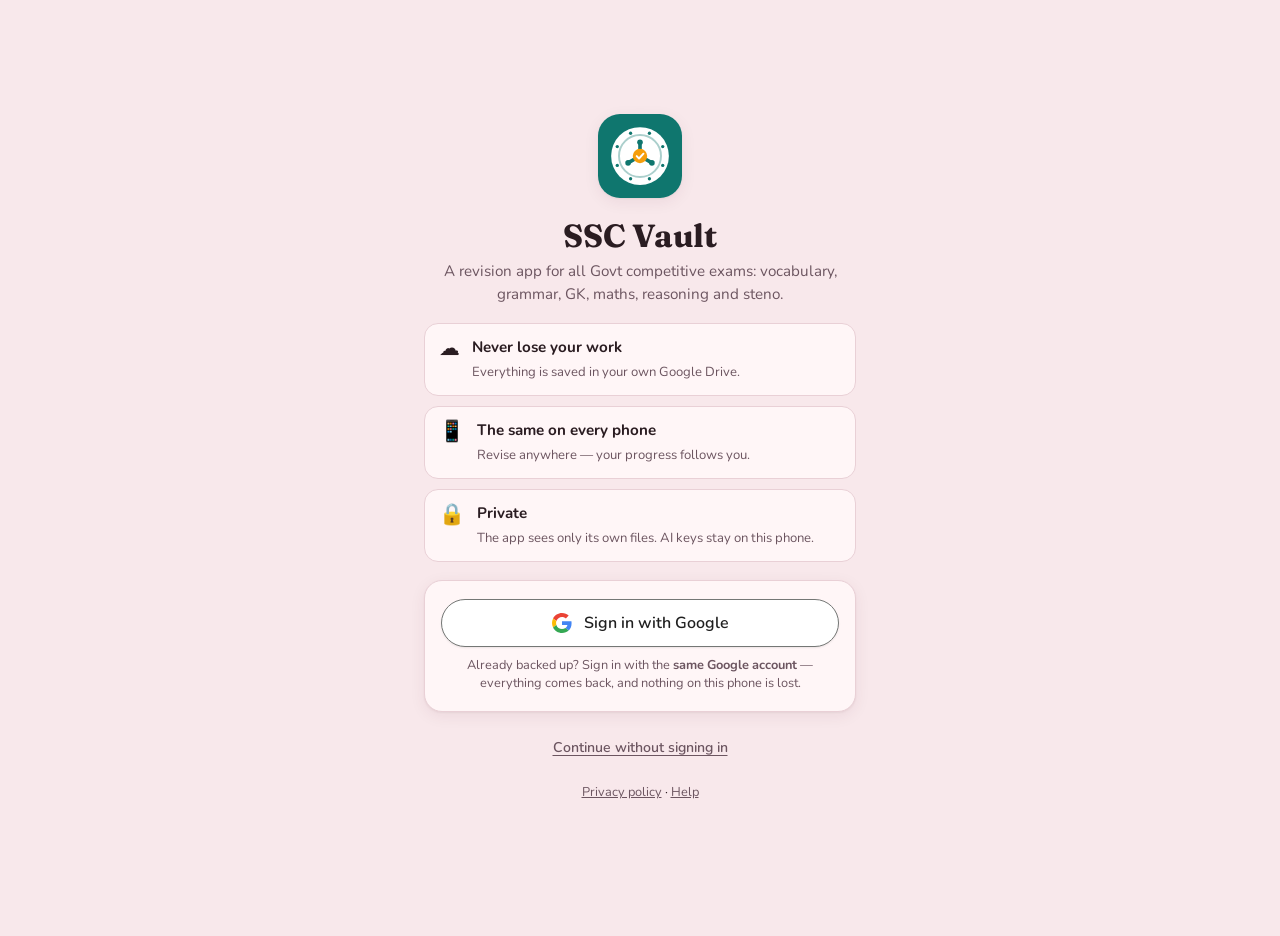
==== index.html @ 510bad51 "SSC Vault f371038" ====
<!doctype html>
<html lang="en">
  <head>
    <meta charset="UTF-8" />
    <meta name="viewport" content="width=device-width, initial-scale=1, viewport-fit=cover" />
    <meta name="description" content="A revision app for all Govt competitive exams: vocabulary, grammar, GK, maths, reasoning and steno." />
    <meta name="theme-color" content="#0f766e" />
    <link rel="manifest" href="./manifest.webmanifest" />
    <link rel="icon" href="./icon.svg?v=193gaff" type="image/svg+xml" />
    <link rel="apple-touch-icon" href="./icon-192.png?v=193gaff" />
    <title>SSC Vault</title>
    <script type="module" crossorigin src="./assets/index-DYduMmjq.js"></script>
    <link rel="stylesheet" crossorigin href="./assets/index-BSWZxknq.css">
  </head>
  <body>
    <header class="topbar">
      <button class="brand" type="button" data-nav="home" aria-label="Start screen">
        <img src="./icon.svg?v=193gaff" alt="" width="28" height="28" />
        <span class="brand-name">SSC Vault</span>
        <small class="brand-sub">Your personal SSC question repository</small>
      </button>
      <div class="section-switch" role="group" aria-label="Part of the app">
        <button type="button" data-nav="today" data-sec="vocab">📘<span class="lbl"> Vocab</span></button>
        <button type="button" data-nav="g-today" data-sec="grammar">📗<span class="lbl"> Grammar</span></button>
        <button type="button" data-nav="k-today" data-sec="gk">🌍<span class="lbl"> GK</span></button>
        <button type="button" data-nav="m-today" data-sec="maths">🔢<span class="lbl"> Maths</span></button>
        <button type="button" data-nav="r-today" data-sec="reasoning">🧩<span class="lbl"> Reasoning</span></button>
        <button type="button" data-nav="s-test" data-sec="steno">✍️<span class="lbl"> Steno</span></button>
      </div>
      <span class="ai-chip" id="aiChip" role="status" aria-live="polite" hidden></span>
      <button class="sync-chip" id="syncChip" data-action="sync" type="button" aria-live="polite">Local only</button>
    </header>

    <main id="view" tabindex="-1"></main>

    <nav class="tabbar" aria-label="Main"></nav>

    <div id="overlay"></div>
    <div id="info"></div>
    <div id="toast" role="status" aria-live="polite"></div>

  </body>
</html>
---- assets/index-BSWZxknq.css ----
:root{--bg:#f3f7f6;--surface:#fff;--surface-2:#eaf1ef;--ink:#17242a;--ink-2:#55656b;--line:#dbe5e2;--primary:#0f766e;--primary-ink:#fff;--primary-soft:#dcefec;--saffron:#d97706;--saffron-soft:#fdf1dc;--ok:#15803d;--ok-soft:#dcf3e3;--bad:#b91c1c;--bad-soft:#fbe3e3;--warn:#a16207;--mark:#fde68a;--nt-n:#1d4ed8;--nt-eq:#c2410c;--nt-op:#64748b;--nt-v:#0f766e;--nt-ang:#db2777;--nt-hl:#fde047;--nt-grid:#0f766e12;--sticky:#fef3a7;--sticky-ink:#3f3a1b;--hand:"Kalam", "Segoe Print", "Comic Sans MS", var(--sans);--radius:16px;--shadow:0 1px 2px #0f28240f, 0 4px 16px #0f282412;--serif:"Fraunces Variable", "Iowan Old Style", "Palatino Linotype", Georgia, "Noto Serif", serif;--system:system-ui, -apple-system, "Segoe UI", Roboto, "Noto Sans", "Noto Sans Devanagari", "Noto Sans Tamil", sans-serif;--sans:"Nunito Variable", "Noto Sans Devanagari", "Noto Sans Tamil", var(--system);--lightningcss-light:initial;--lightningcss-dark: ;color-scheme:light}@media (prefers-color-scheme:dark){:root:not([data-theme=light]){--bg:#0f1615;--surface:#18211f;--surface-2:#212c2a;--ink:#e8f0ee;--ink-2:#9fb0ac;--line:#2b3835;--primary:#5eead4;--primary-ink:#0b1312;--primary-soft:#173a36;--saffron:#f5b453;--saffron-soft:#3a2c14;--ok:#4ade80;--ok-soft:#173524;--bad:#f87171;--bad-soft:#3d1a1a;--warn:#facc15;--mark:#6b5310;--nt-n:#93c5fd;--nt-eq:#fdba74;--nt-op:#94a3b8;--nt-v:#5eead4;--nt-ang:#f9a8d4;--nt-hl:#facc1561;--nt-grid:#5eead40f;--sticky:#3a3416;--sticky-ink:#fdf3c4;--shadow:0 1px 2px #0000004d;--lightningcss-light: ;--lightningcss-dark:initial;color-scheme:dark}}:root[data-theme=dark]{--bg:#0f1615;--surface:#18211f;--surface-2:#212c2a;--ink:#e8f0ee;--ink-2:#9fb0ac;--line:#2b3835;--primary:#5eead4;--primary-ink:#0b1312;--primary-soft:#173a36;--saffron:#f5b453;--saffron-soft:#3a2c14;--ok:#4ade80;--ok-soft:#173524;--bad:#f87171;--bad-soft:#3d1a1a;--warn:#facc15;--mark:#6b5310;--nt-n:#93c5fd;--nt-eq:#fdba74;--nt-op:#94a3b8;--nt-v:#5eead4;--nt-ang:#f9a8d4;--nt-hl:#facc1561;--nt-grid:#5eead40f;--sticky:#3a3416;--sticky-ink:#fdf3c4;--lightningcss-light: ;--lightningcss-dark:initial;color-scheme:dark}*{box-sizing:border-box}html{-webkit-text-size-adjust:100%}body{background:var(--bg);color:var(--ink);font:16px/1.5 var(--sans);padding-bottom:calc(76px + env(safe-area-inset-bottom));margin:0}body.no-scroll{overflow:hidden}a{color:var(--primary)}h1{font:700 1.6rem/1.2 var(--serif);margin:8px 0 12px}h2,h3{margin:0 0 8px}h3{font-size:1.05rem}code{background:var(--surface-2);border-radius:6px;padding:1px 5px;font-size:.9em}.muted{color:var(--ink-2)}.small{font-size:.85rem}.center{text-align:center}.warn{color:var(--warn)}.error{color:var(--bad)}mark{background:var(--mark);color:inherit;border-radius:3px;padding:0 2px}.topbar{z-index:5;padding:calc(10px + env(safe-area-inset-top)) 16px 10px;background:color-mix(in srgb, var(--bg) 88%, transparent);-webkit-backdrop-filter:blur(10px);backdrop-filter:blur(10px);border-bottom:1px solid var(--line);justify-content:space-between;align-items:center;display:flex;position:sticky;top:0}.brand{font:700 1.15rem var(--serif);color:var(--ink);cursor:pointer;background:0 0;border:0;align-items:center;gap:8px;min-width:0;padding:0;display:flex}.brand span{white-space:nowrap;text-overflow:ellipsis;overflow:hidden}.brand-sub{display:none}body.at-home .brand{text-align:left;grid-template-columns:auto 1fr;align-items:center;column-gap:8px;display:grid}body.at-home .brand img{grid-row:span 2}body.at-home .brand-sub{font:500 .68rem/1.25 var(--sans);color:var(--ink-2);letter-spacing:.01em;white-space:normal;max-width:15em;display:block}.section-switch{border:1px solid var(--line);background:var(--surface);border-radius:999px;flex:none;padding:2px;display:inline-flex}.section-switch button{color:var(--ink-2);font:600 .8rem var(--sans);cursor:pointer;white-space:nowrap;background:0 0;border:0;border-radius:999px;padding:4px 10px}.section-switch button.active{background:var(--primary-soft);color:var(--primary)}@media (min-width:601px) and (max-width:860px){.section-switch .lbl{display:none}.section-switch button{padding:4px 9px;font-size:1rem}}.topbar{gap:10px}.tabbar[hidden]{display:none}.sync-chip{border:1px solid var(--line);background:var(--surface);color:var(--ink-2);font:600 .8rem var(--sans);cursor:pointer;border-radius:999px;padding:5px 12px}.sync-chip.ok{color:var(--ok);border-color:color-mix(in srgb, var(--ok) 35%, var(--line))}.sync-chip.warn{color:var(--warn)}.sync-chip.err{color:var(--bad)}.sync-chip.syncing{color:var(--primary)}.sync-chip{text-overflow:ellipsis;white-space:nowrap;flex:none;max-width:9em;padding:4px 10px;font-size:.76rem;line-height:1.2;overflow:hidden}.ai-chip{max-width:15em;font:700 .72rem/1.2 var(--sans);white-space:nowrap;text-overflow:ellipsis;border:1px solid #0000;border-radius:999px;flex:none;align-items:center;gap:5px;padding:4px 9px;display:inline-flex;overflow:hidden}.ai-chip[hidden]{display:none}.ai-chip:before{content:"";background:currentColor;border-radius:50%;flex:none;width:7px;height:7px}.ai-chip.connecting{color:#1d4ed8;background:#dbeafe;border-color:#bfdbfe}.ai-chip.connecting:before{animation:1s ease-in-out infinite ai-blink}.ai-chip.ok{color:#15803d;background:#dcfce7;border-color:#bbf7d0}.ai-chip.error{color:var(--bad);background:var(--bad-soft)}@keyframes ai-blink{50%{opacity:.25}}:root[data-theme=dark] .ai-chip.connecting{color:#93c5fd;background:#172554;border-color:#1e3a8a}:root[data-theme=dark] .ai-chip.ok{color:#86efac;background:#052e16;border-color:#14532d}@media (prefers-color-scheme:dark){:root:not([data-theme=light]) .ai-chip.connecting{color:#93c5fd;background:#172554;border-color:#1e3a8a}:root:not([data-theme=light]) .ai-chip.ok{color:#86efac;background:#052e16;border-color:#14532d}}main{outline:none;max-width:680px;margin:0 auto;padding:12px 16px 24px}.tabbar{z-index:6;background:var(--surface);border-top:1px solid var(--line);padding-bottom:env(safe-area-inset-bottom);grid-auto-columns:1fr;grid-auto-flow:column;display:grid;position:fixed;bottom:0;left:0;right:0}.tabbar button{color:var(--ink-2);font:600 .7rem var(--sans);cursor:pointer;white-space:nowrap;background:0 0;border:0;flex-direction:column;align-items:center;gap:2px;min-width:0;padding:8px 0 6px;display:flex}.tabbar .ico{filter:grayscale();opacity:.7;font-size:1.25rem}.tabbar button.active{color:var(--primary)}.tabbar button.active .ico{filter:none;opacity:1}.card{background:var(--surface);border:1px solid var(--line);border-radius:var(--radius);box-shadow:var(--shadow);margin:12px 0;padding:16px}.row{align-items:center;gap:8px;margin:8px 0;display:flex}.row.between{justify-content:space-between}.row.center{justify-content:center}.stack{gap:10px;margin-top:16px;display:grid}.two{grid-template-columns:1fr 1fr;gap:10px;display:grid}.btn{border:1px solid var(--line);background:var(--surface);color:var(--ink);font:600 .95rem var(--sans);cursor:pointer;border-radius:12px;justify-content:center;align-items:center;gap:6px;min-height:44px;padding:11px 16px;text-decoration:none;display:inline-flex}.btn.small{border-radius:10px;min-height:36px;padding:7px 12px;font-size:.85rem}.btn.primary{background:var(--primary);border-color:var(--primary);color:var(--primary-ink)}.btn.ghost{background:0 0}.btn.danger{color:var(--bad)}.btn.block{width:100%;margin-top:12px}.btn:disabled{opacity:.5;cursor:not-allowed}.icon-btn{border:1px solid var(--line);background:var(--surface-2);color:var(--ink);cursor:pointer;border-radius:50%;flex:none;width:44px;height:44px;font-size:1.1rem}input[type=text],input[type=password],input[type=search],input[type=number],input:not([type]),select,textarea{width:100%;font:1rem var(--sans);color:var(--ink);background:var(--surface);border:1px solid var(--line);border-radius:10px;padding:10px 12px}textarea{resize:vertical}input:focus,select:focus,textarea:focus,button:focus-visible{outline:2px solid var(--primary);outline-offset:1px}.field{font:600 .85rem var(--sans);color:var(--ink-2);gap:4px;margin:10px 0;display:grid}.toggle{align-items:center;gap:10px;margin:10px 0;display:flex}.toggle input{width:20px;height:20px;accent-color:var(--primary)}.badge{font:700 .7rem var(--sans);background:var(--surface-2);color:var(--ink-2);white-space:nowrap;border-radius:999px;padding:1px 8px;display:inline-block}.badge.new{background:var(--primary-soft);color:var(--primary)}.badge.learning{background:var(--saffron-soft);color:var(--saffron)}.badge.mastered{background:var(--ok-soft);color:var(--ok)}.badge.dup{background:var(--surface-2)}.badge.similar{background:var(--saffron-soft);color:var(--saffron)}.badge.easy{background:var(--bad-soft);color:var(--bad)}.progress{background:var(--surface-2);border-radius:99px;height:8px;margin:8px 0 12px;overflow:hidden}.progress span{background:var(--primary);border-radius:99px;height:100%;transition:width .3s;display:block}.hero{padding:24px 4px}.hero h1{font-size:2rem}.today-head{justify-content:space-between;align-items:flex-end;display:flex}.eyebrow{font:700 .75rem var(--sans);letter-spacing:.08em;text-transform:uppercase;color:var(--ink-2);margin:0}.streak{font:700 1.1rem var(--sans);background:var(--saffron-soft);color:var(--saffron);border-radius:999px;padding:6px 12px}.stats{grid-template-columns:repeat(4,1fr);gap:8px;display:grid}.stats div{background:var(--surface);border:1px solid var(--line);text-align:center;border-radius:12px;padding:8px}.stats b{font-size:1.3rem;display:block}.stats span{color:var(--ink-2);font-size:.75rem}.wotd{border-color:color-mix(in srgb, var(--saffron) 45%, var(--line));background:linear-gradient(180deg, var(--saffron-soft), var(--surface) 140px)}.wotd .eyebrow{color:var(--saffron)}.plan-list{margin:0;padding:0;list-style:none}.plan-list li{border-bottom:1px solid var(--line);cursor:pointer;grid-template-columns:26px 1fr auto auto;align-items:center;gap:8px;padding:10px 2px;display:grid}.plan-list li:last-child{border-bottom:0}.tick{border:2px solid var(--line);border-radius:50%;place-items:center;width:22px;height:22px;font-size:.75rem;font-weight:800;display:grid}.tick.ok{background:var(--ok);border-color:var(--ok);color:#fff}.tick.again{background:var(--saffron);border-color:var(--saffron);color:#fff}.pw{font-weight:700}.ph{color:var(--ink-2);text-overflow:ellipsis;white-space:nowrap;max-width:34vw;font-size:.9rem;overflow:hidden}.done-msg{text-align:center;margin:12px 0 0}.whead{justify-content:space-between;align-items:flex-start;gap:12px;display:flex}.whead>div:first-child{flex:1;min-width:0}.wword.fit{white-space:nowrap;overflow-wrap:normal}.wword.fit.wrap{white-space:normal;overflow-wrap:break-word}.whead.stack{flex-wrap:wrap}.whead.stack>div:first-child{flex-basis:100%}.wword{font:700 1.5rem/1.15 var(--serif);overflow-wrap:anywhere;margin:4px 0}.whead.big .wword{font-size:2.1rem}.wsub{color:var(--ink-2);flex-wrap:wrap;gap:4px 10px;font-size:.9rem;display:flex}.pos{font-style:italic}.say{letter-spacing:.02em;font-weight:600}.ipa{font-family:Charis SIL,Doulos SIL,Noto Sans,sans-serif}.star{color:var(--saffron)}.wdetails{margin-top:10px}.meaning{margin:6px 0;font-size:1.1rem}.hindi,.tamil{align-items:baseline;gap:8px;margin:6px 0;font-size:1.1rem;display:flex}.lang-tag{font:700 .7rem var(--sans);background:var(--surface-2);color:var(--ink-2);border-radius:6px;padding:2px 6px}.sentences{margin:10px 0;padding-left:20px}.sentences li{margin:4px 0}.chips{flex-wrap:wrap;align-items:center;gap:6px;margin:8px 0;display:flex}.chip-label{font:700 .75rem var(--sans);color:var(--ink-2);margin-right:2px}.chip{background:var(--surface-2);border-radius:999px;padding:2px 10px;font-size:.85rem}.chip.syn{background:var(--ok-soft)}.chip.ant{background:var(--bad-soft)}.tip{background:var(--primary-soft);border-radius:12px;margin:10px 0;padding:10px 12px;font-size:.95rem}.tip strong{text-transform:uppercase;letter-spacing:.06em;color:var(--primary);font-size:.72rem;display:block}.context{color:var(--ink-2);font-size:.9rem;font-style:italic}.mode{border-radius:12px;padding:10px 12px;font-size:.92rem}.mode.on{background:var(--ok-soft)}.mode.off{background:var(--saffron-soft)}.add-grid,.quiz-grid{grid-template-columns:1fr 1fr;gap:10px;margin:12px 0;display:grid}.add-tile,.quiz-tile{text-align:left;background:var(--surface);border:1px solid var(--line);border-radius:var(--radius);cursor:pointer;box-shadow:var(--shadow);color:var(--ink);font:inherit;flex-direction:column;align-items:flex-start;gap:2px;padding:14px;display:flex}.add-tile span:last-child,.quiz-tile span:last-child{color:var(--ink-2);font-size:.82rem}.big-ico{font-size:1.8rem;line-height:1.2}.busy{padding:40px 16px}.spinner{border:4px solid var(--primary-soft);border-top-color:var(--primary);border-radius:50%;width:42px;height:42px;margin:0 auto 12px;animation:.9s linear infinite spin}@keyframes spin{to{transform:rotate(360deg)}}.cand-list{margin:8px 0 90px;padding:0;list-style:none}.cand label{background:var(--surface);border:1px solid var(--line);cursor:pointer;border-radius:12px;gap:12px;margin:8px 0;padding:12px;display:flex}.cand input{width:22px;height:22px;accent-color:var(--primary);flex:none;margin-top:2px}.cand.dup label{opacity:.55;cursor:default}.cand-body{gap:2px;min-width:0;display:grid}.cand-top{flex-wrap:wrap;align-items:center;gap:6px;display:flex}.cand-top b{font:700 1.1rem var(--serif)}.cand-meaning{font-size:.92rem}.cand-hindi{color:var(--ink-2);font-size:.92rem}.diff{color:var(--saffron);letter-spacing:1px;font-size:.55rem}.sticky-actions{left:0;right:0;bottom:calc(60px + env(safe-area-inset-bottom));z-index:4;background:linear-gradient(transparent, var(--bg) 30%);padding:8px 16px;position:fixed}.sticky-actions .btn{max-width:648px;margin:0 auto;display:flex}.filter-row{scrollbar-width:none;gap:6px;padding:10px 0 4px;display:flex;overflow-x:auto}.fchip{border:1px solid var(--line);background:var(--surface);color:var(--ink-2);font:600 .82rem var(--sans);white-space:nowrap;cursor:pointer;border-radius:999px;padding:6px 12px}.fchip.active{background:var(--primary);color:var(--primary-ink);border-color:var(--primary)}#sort{width:auto;padding:6px 10px;font-size:.88rem}.word-list{background:var(--surface);border:1px solid var(--line);border-radius:var(--radius);margin:8px 0;padding:0;list-style:none;overflow:hidden}.word-list li{border-bottom:1px solid var(--line);cursor:pointer;justify-content:space-between;gap:10px;padding:12px 14px;display:flex}.word-list li:last-child{border-bottom:0}.word-list b{font:700 1.05rem var(--serif)}.wl-meaning{color:var(--ink-2);text-overflow:ellipsis;-webkit-line-clamp:1;-webkit-box-orient:vertical;font-size:.85rem;display:-webkit-box;overflow:hidden}.wl-right{flex-direction:column;flex:none;align-items:flex-end;gap:4px;display:flex}.quiz-card{text-align:center}.quiz-prompt{margin:14px 0 18px}.qword{font:700 2rem var(--serif)}.qmeaning{font-size:1.2rem}.qsentence{font-size:1.1rem;line-height:1.6}.blank{color:var(--primary);letter-spacing:2px}.options{text-align:left;gap:10px;display:grid}.option{border:1.5px solid var(--line);background:var(--surface);color:var(--ink);font:1rem var(--sans);cursor:pointer;border-radius:12px;min-height:48px;padding:12px 14px}.option.correct{border-color:var(--ok);background:var(--ok-soft);font-weight:700}.option.wrong{border-color:var(--bad);background:var(--bad-soft)}.option.dim{opacity:.55}.score{font:700 3rem var(--serif);margin:4px 0}#overlay{z-index:20;background:#0a0a1473;display:none;position:fixed;inset:0}#overlay.open{justify-content:center;align-items:flex-end;display:flex}.sheet{background:var(--bg);width:100%;max-width:680px;max-height:94vh;padding:12px 16px calc(20px + env(safe-area-inset-bottom));border-radius:20px 20px 0 0;animation:.2s ease-out up;overflow-y:auto}@keyframes up{0%{opacity:.6;transform:translateY(30px)}}.sheet.tall{flex-direction:column;min-height:88vh;display:flex}.sheet.tall .flashcard{flex:1}.sheet.full{box-sizing:border-box;height:100vh;max-width:680px;height:100dvh;min-height:0;max-height:none;padding-bottom:calc(12px + env(safe-area-inset-bottom));border-radius:0;flex-direction:column;margin:0;display:flex;overflow:hidden}.sheet-bar{justify-content:space-between;align-items:center;margin-bottom:6px;display:flex}.flashcard{background:var(--surface);border:1px solid var(--line);border-radius:var(--radius);box-shadow:var(--shadow);margin:10px 0;padding:20px 16px}.recall{margin:26px 0 8px}.grades{grid-template-columns:repeat(4,1fr);gap:8px;display:grid}.grade{font:700 .9rem var(--sans);cursor:pointer;border:0;border-radius:12px;flex-direction:column;align-items:center;min-height:52px;padding:12px 4px;display:flex}.grade small{opacity:.8;font-size:.68rem;font-weight:500}.grade.again{background:var(--bad-soft);color:var(--bad)}.grade.hard{background:var(--saffron-soft);color:var(--saffron)}.grade.good{background:var(--ok-soft);color:var(--ok)}.grade.easy{background:var(--primary-soft);color:var(--primary)}.session-done{padding:20px 0}#toast{left:50%;top:calc(64px + env(safe-area-inset-top));background:var(--ink);color:var(--bg);opacity:0;pointer-events:none;z-index:30;border-radius:12px;width:max-content;max-width:calc(100vw - 32px);padding:10px 16px;font-size:.92rem;transition:all .25s;position:fixed;transform:translate(-50%,-12px)}#toast.show{opacity:1;transform:translate(-50%)}@media (min-width:720px){.sheet{border-radius:20px;margin-bottom:4vh}#overlay.open{align-items:center}.ph{max-width:200px}}.sheet.no-anim{animation:none}.key-list{gap:6px;margin:6px 0;padding:0;list-style:none;display:grid}.key-list li{background:var(--surface-2);border-radius:10px;flex-wrap:wrap;align-items:center;gap:8px;padding:6px 8px;font-weight:400;display:flex}.key-list li .icon-btn{margin-left:auto}.icon-btn.small{width:32px;height:32px;font-size:.85rem}.field .row input{flex:1}.source-line{color:var(--ink-2);align-items:center;gap:8px;margin:4px 0 10px;font-size:.9rem;display:flex}.source-line select{width:auto;padding:5px 8px;font-size:.88rem}.badge.bank{background:var(--primary-soft);color:var(--primary)}.two-words .tw{border-bottom:1px solid var(--line);cursor:pointer;gap:2px;padding:8px 0;display:grid}.two-words .tw:last-child{border-bottom:0}.two-words .tw b{font:700 1.15rem var(--serif)}.two-words .tw span{font-size:.92rem}.seg{background:var(--surface-2);border-radius:12px;grid-template-columns:1fr 1fr;gap:4px;margin:4px 0 8px;padding:4px;display:grid}.seg button{color:var(--ink-2);font:600 .88rem var(--sans);cursor:pointer;background:0 0;border:0;border-radius:9px;padding:8px 6px}.seg button.active{background:var(--surface);color:var(--ink);box-shadow:var(--shadow)}.explain{background:var(--surface-2);text-align:left;border-radius:10px;margin:10px 0 0;padding:8px 10px}.quiz-grid .quiz-tile:first-child{grid-column:1/-1}#info{z-index:25;background:#0a0a1480;display:none;position:fixed;inset:0}#info.open{justify-content:center;align-items:flex-end;display:flex}@media (min-width:720px){#info.open{align-items:center}}.whead-btns{flex:none;gap:8px;display:flex}.info-btn{color:var(--primary);font-size:1.2rem;font-weight:700}.info-inline{color:var(--primary);font:700 .95rem var(--sans)}.explain{align-items:center;gap:10px;display:flex}.explain p{flex:1;margin:0}.explain.ok{background:var(--ok-soft)}.explain.bad{background:var(--bad-soft)}.install-banner{flex-wrap:wrap;align-items:center;gap:8px 12px;padding:12px 14px;display:flex}.install-banner img{border-radius:10px;flex:none}.install-banner>div:nth-child(2){flex:170px;min-width:0}.install-banner p{margin:2px 0 0}.install-banner .ib-actions{align-items:center;gap:4px;margin-left:auto;display:flex}.made-by{text-align:center;color:var(--ink-2);margin:18px 0 4px;font-size:.9rem}.made-by span{opacity:.85;font-size:.8rem;display:block}.card.about{text-align:center}.card.about img{border-radius:12px}.card.about h3{margin:8px 0 2px}.card.about .made-by{margin:12px 0;font-size:1rem}.key-pick{margin:4px 0 8px}.key-pick select{width:100%}.key-list li.svc{align-items:flex-start}.key-list li.svc>div{flex:1;min-width:0}.key-list li.svc .model-in{width:100%;margin-top:4px;font-size:.85rem;display:block}.block{display:block}.ai-banner{border-radius:12px;margin:8px 0 12px;padding:10px 12px;font-size:.92rem}.ai-banner.ok{background:var(--ok-soft);color:var(--ink)}.ai-banner.warn{background:var(--saffron-soft);color:var(--ink)}.ai-banner .block{color:var(--ink-2);margin-top:4px}.home h1{margin:8px 0 16px}.home-card{text-align:left;background:var(--surface);border:1px solid var(--line);border-radius:var(--radius);width:100%;box-shadow:var(--shadow);cursor:pointer;color:var(--ink);font:inherit;align-items:center;gap:14px;margin-bottom:14px;padding:18px 16px;display:flex}.home-card:hover{border-color:var(--primary)}.home-ico{flex:none;font-size:2.2rem}.home-main{flex-direction:column;flex:1;gap:3px;min-width:0;display:flex}.home-main b{font:700 1.25rem var(--serif)}.home-main span{color:var(--ink-2);font-size:.92rem}.home-main .small{font-size:.82rem}.home-go{color:var(--ink-2);flex:none;font-size:1.8rem}.home-card.grammar .home-main b{color:var(--ok)}.home-card.vocab .home-main b{color:var(--primary)}.rule-head h2{font:700 1.2rem var(--serif);margin:6px 0 8px}.rule-head h2.big{font-size:1.45rem}.badge.topic{background:var(--ok-soft);color:var(--ok)}.rule-text{margin:6px 0 8px;font-size:1.02rem;line-height:1.5}.rule-hindi{color:var(--ink-2);margin:0 0 10px}.rule-block{border-radius:12px;margin:10px 0;padding:10px 12px;font-size:.95rem}.rule-block>b{text-transform:uppercase;letter-spacing:.06em;margin-bottom:4px;font-size:.74rem;display:block}.rule-block ul{margin:0;padding-left:18px}.rule-block li{margin:3px 0}.rule-block.ok{background:var(--ok-soft)}.rule-block.ok>b{color:var(--ok)}.rule-block.bad{background:var(--bad-soft)}.rule-block.bad>b{color:var(--bad)}.rule-block.fast{background:var(--saffron-soft)}.rule-block.mine{background:var(--primary-soft)}.rule-block.mine>b{color:var(--primary)}.rule-block.solver{background:var(--surface-2);border:1px dashed var(--line)}.rule-block .warn,.rule-block p.small{margin:6px 0 0}.cand-sol-btn{margin:4px 0 0 30px}.cand-sol{margin:4px 0 6px 30px}.mysol-box{gap:4px;margin:8px 0;display:grid}.mysol-box textarea{box-sizing:border-box;width:100%}.solver-badge{background:var(--surface-2)}.rule-block.fast>b,.fast-line b{color:var(--saffron)}.mistake{flex-direction:column;gap:2px;margin:6px 0;display:flex}.mistake .wrong{text-decoration:line-through;-webkit-text-decoration-color:var(--bad);text-decoration-color:var(--bad);color:var(--ink-2)}.mistake .wrong:before{content:"✗";color:var(--bad);margin-right:.35em;text-decoration:none;display:inline-block}.mistake .right{color:var(--ink);font-weight:600}.mistake .right:before{content:"✓ ";color:var(--ok)}.mistake small{color:var(--ink-2)}.rule-card .eyebrow{justify-content:space-between;align-items:center;display:flex}.flashcard .spot{color:var(--ink-2);margin:14px 0 6px}.flashcard .spot .sentence,.quiz-prompt.sentence{font:600 1.12rem var(--serif);color:var(--ink);margin-top:6px;display:block}.quiz-prompt.sentence{border-left:4px solid var(--primary);background:var(--surface-2);border-radius:8px;padding:10px 12px}.options.two{grid-template-columns:1fr 1fr}.recall-rule{margin:8px 0 12px}.rule-list li{justify-content:space-between;align-items:center;gap:10px;display:flex}.rule-list li b{font-weight:600}.cand-list.rules .cand-main{flex-direction:column;gap:3px;display:flex}.g-explain{align-items:flex-start}.g-explain .explain-text{flex:1;min-width:0}.g-explain .explain-text p{margin:4px 0}.recall-rule,.quiz-card .rule-block ul{text-align:left}.cand-main .badge{align-self:flex-start}.badge.adv{background:var(--saffron-soft);color:var(--saffron)}.adv-mark{font-size:.8rem}.source-line{flex-wrap:wrap;align-items:center;gap:6px 14px;display:flex}.home-card.gk .home-main b{color:var(--saffron)}.badge.topic{white-space:normal}.gk-q{font:600 1.1rem/1.45 var(--serif);margin:8px 0}.gk-a{color:var(--ok);margin:6px 0;font-weight:700}.gk-prompt{font:600 1.12rem/1.45 var(--serif)}.claim{border-left:4px solid var(--saffron);background:var(--saffron-soft);border-radius:8px;padding:8px 12px}.seg:has(button:nth-child(3)){grid-template-columns:1fr 1fr 1fr}.gk-cands .cand{margin:8px 0}.gk-cands .cand label{border-bottom-right-radius:0;border-bottom-left-radius:0;margin:0}.gk-cands .cand-main{flex-direction:column;gap:3px;display:flex}.cand-topic{background:var(--surface-2);border:1px solid var(--line);border-top:0;border-radius:0 0 12px 12px;gap:6px;padding:6px 10px;display:flex}.cand-topic select{flex:1;min-width:0;font-size:.85rem}.cand-topic input{width:5.5em;font-size:.85rem}.picker,.picker ul{margin:0;padding:0;list-style:none}.picker{margin:10px 0}.picker ul{padding-left:22px}.pick-row{align-items:center;gap:8px;padding:4px 0;display:flex}.pick-box{cursor:pointer;color:var(--primary);background:0 0;border:0;padding:2px;font-size:1.35rem;line-height:1}.pick-box.off{color:var(--ink-2)}.pick.off>.pick-row .pick-label{color:var(--ink-2);text-decoration:line-through}.pick-label{flex:1;min-width:0}.row.wrap{flex-wrap:wrap}.crumbs{color:var(--ink-2);margin:6px 0;font-size:.88rem}.topic-list{margin:8px 0;padding:0;list-style:none}.topic-list li{background:var(--surface);border:1px solid var(--line);cursor:pointer;border-radius:12px;grid-template-columns:1fr auto;align-items:center;gap:4px 10px;margin:8px 0;padding:12px;display:grid}.topic-list .t-name{font-weight:700}.topic-list .cov{grid-column:1;gap:4px;display:grid}.topic-list .home-go{grid-area:1/2/span 2;font-size:1.4rem}.cov .bar{background:var(--surface-2);border-radius:3px;height:6px;display:block;position:relative;overflow:hidden}.cov .bar span{border-radius:3px;position:absolute;top:0;bottom:0;left:0}.cov .bar .seen{background:var(--primary-soft)}.cov .bar .mast{background:var(--ok)}#kPromptText{width:100%;font:.82rem/1.4 ui-monospace,SFMono-Regular,Menlo,monospace}.add-tile.wide{grid-column:1/-1}.chat-panel{border-color:var(--primary)}.chat-files{flex-wrap:wrap;gap:8px;margin:6px 0;padding:0;list-style:none;display:flex}.chat-files li{max-width:100%;color:var(--ink-2);align-items:center;gap:6px;font-size:.85rem;display:flex}.chat-files img{object-fit:cover;border:1px solid var(--line);border-radius:6px;width:64px;height:48px}.chat-files span{text-overflow:ellipsis;white-space:nowrap;max-width:180px;overflow:hidden}.steps{margin:8px 0;padding-left:20px}.steps li{margin:4px 0}#kChatPanel,#kPasteCard{scroll-margin-top:130px}.home-card.quant .home-main b{color:var(--ink)}.badge.type{background:var(--saffron-soft);color:var(--saffron);white-space:normal}.badge.formula{background:var(--primary-soft);color:var(--primary)}.q-head{flex-wrap:wrap;gap:4px;display:flex}.q-text,.q-prompt{font:600 1.05rem/1.5 var(--sans);overflow-wrap:anywhere;margin:8px 0}.q-title{font:700 1.15rem var(--serif);margin:8px 0 6px}.formula-box{background:var(--surface-2);border-left:4px solid var(--primary);overflow-wrap:anywhere;text-align:left;border-radius:8px;margin:8px 0;padding:8px 12px;font:600 1rem/1.55 ui-monospace,SFMono-Regular,Menlo,Consolas,monospace}.formula-box>b{font:700 .72rem var(--sans);text-transform:uppercase;letter-spacing:.06em;color:var(--primary);margin-bottom:2px;display:block}.formula-box.center{text-align:center}.rule-block.ok>b{display:block}.formula-sheet{margin:6px 0 0;padding:0;list-style:none}.formula-sheet li{border-top:1px solid var(--line);cursor:pointer;padding:10px 0}.formula-sheet li:first-child{border-top:0}.formula-sheet .formula-box{margin:6px 0 4px;font-size:.9rem}.rule-list li.variant,.q-cands .cand.variant{margin-left:22px}.rule-list li.variant{border-left:3px solid var(--saffron-soft)}.q-cands .cand.variant label{border-radius:12px}.cand-topic input[type=text]{flex:1;width:auto;min-width:0;font-size:.85rem}.cand-topic{flex-wrap:wrap}.options .option{white-space:normal;overflow-wrap:anywhere}#mChatPanel,#mPasteCard{scroll-margin-top:130px}#mPromptText{width:100%;font:.82rem/1.4 ui-monospace,SFMono-Regular,Menlo,monospace}.home-card.maths .home-main b,.home-card.reasoning .home-main b{color:var(--ink)}#rChatPanel,#rPasteCard{scroll-margin-top:130px}#rPromptText{width:100%;font:.82rem/1.4 ui-monospace,SFMono-Regular,Menlo,monospace}@media (max-width:600px){.topbar{flex-wrap:wrap;row-gap:8px}.brand{flex:1}.section-switch{order:3;grid-template-columns:repeat(6,1fr);width:100%;display:grid}.section-switch button{flex-direction:column;align-items:center;gap:1px;padding:5px 2px;font-size:.74rem;line-height:1.1;display:flex}.section-switch .lbl{text-overflow:ellipsis;max-width:100%;font-size:.62rem;display:block;overflow:hidden}}.fig{max-width:360px;color:var(--ink);background:var(--surface-2);text-align:center;border-radius:12px;margin:10px auto;padding:6px}.fig svg{width:100%;height:auto;max-height:260px;margin:0 auto;display:block;overflow:visible}.fig svg text{fill:currentColor;font-family:var(--sans)}.fig .hl{stroke:var(--primary)}.fig text.hl{fill:var(--primary);stroke:none}.fig img{background:#fff;border-radius:8px;max-width:100%;max-height:300px;margin:6px auto 0;display:block}.fig.small{max-width:220px;margin:6px 0;padding:4px}.fig.small svg{max-height:150px}.cand-main .fig.small{margin:4px 0}.fig figcaption{margin:8px 0 2px}.fig-actions{border-top:1px solid var(--line);margin-top:12px;padding-top:10px}.fig-actions p{margin:0 0 6px}.area-entry{text-align:left;cursor:pointer;width:100%;font:inherit;color:var(--ink);border:1px solid var(--line);align-items:center;gap:12px;display:flex}.area-entry:hover{border-color:var(--primary)}.area-entry>span:nth-child(2){flex:1;min-width:0}.area-levels button{justify-items:center;gap:2px;padding:8px 2px;font-size:.78rem;display:grid}.area-levels small{color:var(--ink-2);font-weight:700}.chips .chip{cursor:pointer;font:600 .82rem var(--sans);color:var(--ink);border:0;padding:5px 12px}.chips .chip.on{background:var(--primary);color:#fff}.area-sec{padding:0}.area-sec>summary{cursor:pointer;justify-content:space-between;align-items:center;padding:12px 14px;list-style:none;display:flex}.area-sec>summary::-webkit-details-marker{display:none}.area-notes{margin:0;padding:0 14px 10px;list-style:none}.area-notes>li{border-top:1px solid var(--line);padding:9px 0;line-height:1.45}.area-q{margin-top:4px;font-size:.9rem}.area-q summary{cursor:pointer;color:var(--ink-2)}.area-q p{margin:4px 0 0 18px}.area-tools summary{cursor:pointer;color:var(--ink-2);margin-top:6px}.badge.exam{vertical-align:1px;padding:1px 6px;font-size:.68rem}.badge.exam.ssc{background:var(--ok-soft);color:var(--ok)}.badge.exam.upsc{background:var(--primary-soft);color:var(--primary)}.badge.exam.rbi{background:var(--saffron-soft);color:var(--saffron)}.area-move{border:1px solid var(--primary);background:var(--primary-soft)}.area-move p{margin:4px 0 10px}.prep-grid{grid-template-columns:repeat(auto-fill,minmax(140px,1fr));gap:10px;margin:8px 0 12px;display:grid}.prep-tile{background:var(--surface-2);border-radius:12px;gap:6px;margin:0;padding:6px;display:grid}.prep-tile.off{opacity:.45}.prep-pic{background:#fff;border-radius:8px;justify-content:center;align-items:center;height:150px;display:flex;position:relative;overflow:hidden}.prep-pic img{object-fit:contain;max-width:100%;max-height:150px}.prep-pic .badge{position:absolute;bottom:4px;left:4px}.prep-tile figcaption{flex-wrap:wrap;justify-content:center;align-items:center;gap:4px;display:flex}.prep-tile figcaption .btn.small{padding:4px 9px}.prep-check{font:600 .82rem var(--sans);align-items:center;gap:4px;margin-right:auto;display:flex}.prep-file{margin:10px 0 4px}.toggle.small{color:var(--ink-2);font-size:.85rem}.prep-actions{background:var(--bg);margin-top:4px;padding:10px 0 4px;position:sticky;bottom:0;box-shadow:0 -10px 12px -10px #00000040}.crop-hint{margin:0 0 8px}.crop-stage{background:#15151c;border-radius:12px;flex:1;justify-content:center;align-items:center;min-height:0;padding:20px;display:flex;overflow:hidden}.cropper{touch-action:none;-webkit-user-select:none;user-select:none;flex:none;position:relative}.cropper img{pointer-events:none;background:#fff;width:100%;height:100%;display:block}.crop-box{box-sizing:border-box;outline:1px solid var(--primary);cursor:move;touch-action:none;border:2px solid #fff;position:absolute;box-shadow:0 0 0 9999px #00000080}.crop-box .h{background:var(--primary);touch-action:none;border:3px solid #fff;border-radius:50%;width:30px;height:30px;margin:-15px;position:absolute;box-shadow:0 1px 4px #0006}.crop-box .h[data-h=tl]{cursor:nwse-resize;top:0;left:0}.crop-box .h[data-h=tr]{cursor:nesw-resize;top:0;right:0}.crop-box .h[data-h=bl]{cursor:nesw-resize;bottom:0;left:0}.crop-box .h[data-h=br]{cursor:nwse-resize;bottom:0;right:0}.crop-actions{gap:8px;padding-top:10px;display:flex}.crop-actions .btn{flex:1}.usage-list{margin:8px 0 0;padding:0;list-style:none}.usage-list>li{border-top:1px solid var(--line);gap:3px;padding:10px 0;display:grid}.usage-title{font-weight:700}.usage-list .row{margin:4px 0 0}.layout-chips{margin:6px 0 2px}.day-head{font:700 .9rem var(--sans);color:var(--ink-2);margin:16px 2px 4px}.home-grid{grid-template-rows:repeat(3,minmax(0,1fr));grid-template-columns:repeat(2,1fr);gap:12px;min-height:300px;margin:4px 0 0;display:grid;position:relative}@media (min-width:600px){.home-grid{grid-template-rows:repeat(2,minmax(0,1fr));grid-template-columns:repeat(3,1fr)}}.home-grid .home-cube{aspect-ratio:auto;height:100%}body.at-home,body.at-home main{padding-bottom:0}.home{padding:0}.home-cube{aspect-ratio:1;border:1px solid var(--line);background:var(--surface);color:var(--ink);font:inherit;text-align:center;cursor:pointer;box-shadow:var(--shadow);border-radius:18px;flex-direction:column;justify-content:center;align-items:center;gap:4px;min-width:0;padding:10px;display:flex;overflow:hidden}.home-cube:hover,.home-cube:focus-visible{border-color:var(--primary)}.home-cube .cube-ico{font-size:2.4rem;line-height:1.1}.home-cube b{font:700 1.1rem var(--serif)}.home-cube .cube-line{color:var(--ink-2);text-overflow:ellipsis;max-width:100%;font-size:.82rem;line-height:1.3;overflow:hidden}.home-cube.vocab b{color:var(--primary)}.home-cube.grammar b,.home-cube.gk b{color:var(--ok)}.home-cube.maths b,.home-cube.reasoning b{color:var(--saffron)}.home-cube.steno b{color:var(--primary)}.steno-list li.picked{background:var(--primary-soft)}.steno-rules{grid-template-columns:repeat(auto-fit,minmax(150px,1fr));gap:0 12px;display:grid}.field.inline{align-items:center;gap:8px;margin:0;display:flex}.warn-card{border-color:var(--saffron);background:var(--saffron-soft)}.steno-type{flex-direction:column;flex:1;gap:8px;min-height:0;display:flex}.sheet.full:has(.steno-type){max-width:1200px}.steno-bar{flex-wrap:wrap;align-items:center;gap:6px;display:flex}.steno-bar-gap{flex:1}.steno-timer{background:var(--surface-2);border-radius:10px;padding:2px 10px;font:700 1.6rem ui-monospace,SFMono-Regular,Menlo,monospace}.steno-timer.low{background:var(--bad-soft);color:var(--bad)}.steno-input{box-sizing:border-box;resize:none;width:100%;min-height:0;font:400 var(--steno-font,22px) / 1.6 "Courier New", ui-monospace, monospace;border-radius:12px;flex:1;padding:14px 16px}.steno-passage{border:1px dashed var(--line);max-height:32vh;font-size:calc(var(--steno-font,22px) * .8);background:var(--surface-2);border-radius:12px;padding:10px 14px;line-height:1.55;overflow:auto}@media (min-width:900px){.steno-type.with-passage{grid-template-rows:auto 1fr;grid-template-columns:1fr 1fr;display:grid}.steno-type.with-passage .steno-bar{grid-column:1/-1}.steno-type.with-passage .steno-passage{box-sizing:border-box;height:100%;max-height:none}}.steno-score.pass{border-color:var(--ok)}.steno-score.fail{border-color:var(--bad)}.steno-verdict{font:700 1.8rem var(--serif);flex-wrap:wrap;align-items:baseline;gap:10px;display:flex}.steno-score.pass .steno-verdict{color:var(--ok)}.steno-score.fail .steno-verdict{color:var(--bad)}.steno-verdict span{font:600 1rem var(--sans);color:var(--ink-2)}.steno-group summary{cursor:pointer;padding:6px 0}.steno-mistakes{margin:4px 0 8px;padding-left:26px}.steno-mistakes li{margin:3px 0}.bad-text{color:var(--bad)}.ok-text{color:var(--ok)}.steno-marked{overflow-wrap:anywhere;font:400 1.05rem/1.9 Courier New,ui-monospace,monospace}.mk-bad{color:var(--bad);background:var(--bad-soft);border-radius:4px;padding:0 2px;text-decoration:line-through}.mk-ok{color:var(--ok);background:var(--ok-soft);border-radius:4px;padding:0 2px;font-weight:700;text-decoration:none}.mk-missing:before{content:"⟨"}.mk-missing:after{content:"⟩"}.mk-half{background:var(--saffron-soft);color:inherit;border-bottom:2px solid var(--saffron);border-radius:3px}.steno-pics{gap:8px;margin:8px 0;display:flex;overflow-x:auto}.steno-pic{border:1px solid var(--line);cursor:zoom-in;background:#fff;border-radius:10px;flex:none;width:120px;height:150px;padding:0;position:relative;overflow:hidden}.steno-pic img{object-fit:cover;object-position:top;width:100%;height:100%}.steno-pic span{color:#fff;background:#0000008c;padding:3px;font-size:.75rem;position:absolute;bottom:0;left:0;right:0}.steno-zoom{background:#fff;border-radius:10px;flex:1;overflow:auto}.steno-zoom img{max-width:none;display:block}.steno-draft{box-sizing:border-box;width:100%;font:400 1rem/1.6 Courier New,ui-monospace,monospace}.steno-weights{border-collapse:collapse;width:100%;margin:6px 0}.steno-weights td{border-bottom:1px solid var(--line);padding:4px 0;font-size:.9rem}.steno-weights td:last-child{text-align:right}.ocr-words{grid-template-columns:repeat(auto-fill,minmax(150px,1fr));gap:8px;display:grid}.ocr-word{border:1px solid var(--line);border-radius:10px;flex-direction:column;gap:4px;padding:6px;display:flex}.ocr-word.unsure{border-color:var(--saffron);background:var(--saffron-soft)}.ocr-word img{object-fit:contain;background:#fff;border-radius:6px;width:100%;height:46px;display:block}.ocr-word input{box-sizing:border-box;width:100%;font:600 1rem Courier New,ui-monospace,monospace}.ocr-word small{min-height:1em;font-size:.72rem}.steno-picked{margin:4px 0 10px}.steno-shelf{border:1px solid var(--line);border-radius:10px;margin:8px 0;padding:4px 10px}.steno-shelf>summary{cursor:pointer;padding:6px 0;list-style-position:inside}.steno-shelf .steno-list{margin:4px 0 6px}.steno-shelf .steno-list li{gap:8px}.steno-wb-head{margin:16px 0 4px}.steno-parts{margin:4px 0 0;padding-left:22px}.steno-parts li{padding:2px 0}#sTitleField.hidden{display:none}.mode-line{flex-wrap:wrap;align-items:center;gap:6px 10px;margin:2px 0 14px;display:flex}.mode-chip{border-radius:999px;padding:4px 12px;font-size:.88rem;font-weight:600}.mode-chip.on{background:var(--ok-soft);color:var(--ok)}.mode-chip.off{background:var(--saffron-soft);color:var(--warn)}details.how{width:100%}details.how>summary{cursor:pointer;color:var(--primary);align-items:center;gap:4px;font-size:.88rem;list-style:none;display:inline-flex}details.how>summary::-webkit-details-marker{display:none}details.how>summary:before{content:"▸";transition:transform .15s}details.how[open]>summary:before{transform:rotate(90deg)}.how-body{background:var(--surface-2);border-radius:10px;margin-top:6px;padding:8px 12px}.how-body p{margin:4px 0}details.formats{margin:4px 0 10px}details.more-ways{margin:6px 0 14px}.setup-card h3{margin-bottom:6px}.setup-steps{margin:0;padding:0;list-style:none}.setup-steps li{border-top:1px solid var(--line);justify-content:space-between;align-items:center;gap:10px;padding:8px 0;display:flex}.setup-steps li:first-child{border-top:0}.setup-steps li.done span{color:var(--ink-2)}.set-group{background:var(--surface);border:1px solid var(--line);border-radius:var(--radius);box-shadow:var(--shadow);margin:10px 0}.set-group>summary{cursor:pointer;grid-template-rows:auto auto;grid-template-columns:1fr auto;column-gap:10px;padding:14px 16px;list-style:none;display:grid}.set-group>summary::-webkit-details-marker{display:none}.set-group>summary:after{content:"▸";color:var(--ink-2);grid-area:1/2/span 2;align-self:center;transition:transform .15s}.set-group[open]>summary:after{transform:rotate(90deg)}.set-title{font:700 1.05rem var(--serif)}.set-sub{color:var(--ink-2);grid-column:1;font-size:.85rem}.set-group>.set-body{padding:0 10px 10px}.set-body>.card{box-shadow:none;border:1px solid var(--line);margin:8px 0}.set-body details.more-ai{margin:6px 4px}.set-body details.more-ai>.set-body{padding:0}.sync-status{margin:6px 0;font-weight:600}.sync-status.ok{color:var(--ok)}.two-tiles .add-tile{cursor:default;flex-direction:column;display:flex}.tile-btns{flex-wrap:wrap;gap:6px;margin-top:auto;padding-top:10px;display:flex}.tile-btn{text-align:center;cursor:pointer;border:1px solid var(--line);background:var(--primary-soft);color:var(--primary);white-space:nowrap;border-radius:999px;flex:auto;padding:6px 10px;font-size:.85rem;font-weight:600}.tile-btn:hover,.tile-btn:focus-within{border-color:var(--primary)}.chat-panel{scroll-margin-top:120px}.paste-zone{border:2px dashed var(--primary);text-align:center;min-height:180px;color:var(--ink-2);background:var(--surface-2);border-radius:14px;outline:none;place-items:center;padding:18px;display:grid}.paste-zone:focus{border-style:solid}.btn.fit{border-radius:10px;width:-moz-fit-content;width:fit-content;min-height:40px;margin:12px 0 0 auto;padding:8px 18px;font-size:.92rem;display:flex}.stack:has(>.btn.fit){flex-flow:wrap;justify-content:flex-end;gap:8px;display:flex}.stack>.btn.fit{margin:12px 0 0}.chat-panel h3{font-size:1rem}.chat-panel .chat-files img{width:48px;height:36px}.chat-panel>p.muted.small{margin:4px 0}.ai-flow{color:var(--ink-2);margin:6px 0 8px;line-height:1.4}.ai-main{gap:8px;display:grid}.ai-main.two{grid-template-columns:1fr 1fr}.ai-main .btn{border-radius:10px;min-height:42px;margin:0;padding:8px 12px;font-size:.92rem}.ai-more{flex-wrap:wrap;gap:6px;margin-top:8px;display:flex}.ai-more .btn.small{min-height:32px;padding:5px 10px;font-size:.8rem}.ai-open{margin:8px 0 0}.ai-pair>.card{margin-top:12px}@media (min-width:900px){main:has(.ai-pair){max-width:1120px}main:has(.ai-pair)>:not(.ai-pair){max-width:680px;margin-left:auto;margin-right:auto}.ai-pair{grid-template-columns:minmax(0,1fr) minmax(0,1fr);align-items:start;gap:14px;display:grid}.ai-pair>.chat-panel{position:sticky;top:110px}.ai-pair textarea{min-height:260px}}.note-page{--acc:var(--ok)}.note-page.fast{--acc:var(--saffron)}.note-page.mine{--acc:var(--primary)}.note-page.solver,.note-page.example{--acc:var(--ink-2)}.note-page{border-left:4px solid var(--acc)}.note-page>b{font:700 .95rem/1.3 var(--hand);text-transform:none;letter-spacing:0;color:var(--acc)}.nt-steps{counter-reset:st;margin:4px 0 0;padding:0;list-style:none}.nt-steps li{counter-increment:st;border-top:1px dashed color-mix(in srgb, var(--acc) 30%, transparent);margin:0;padding:6px 2px 6px 28px;font-size:.9rem;line-height:1.5;position:relative}.nt-steps li:first-child{border-top:0}.nt-steps li:before{content:counter(st);width:20px;height:20px;font:700 .68rem var(--sans);color:var(--surface);background:var(--acc);border-radius:50%;place-items:center;display:grid;position:absolute;top:7px;left:0}.nt-steps li.nt-given{background:color-mix(in srgb, var(--acc) 9%, transparent);border-radius:8px}.nt-steps li.nt-given:after{content:"given";float:right;font:700 .66rem/1.9 var(--sans);text-transform:uppercase;letter-spacing:.06em;color:var(--acc);margin-left:8px}.nt-steps li.nt-last{font-weight:600}.nt-one{margin:4px 0 0;font-size:.92rem;font-weight:600;line-height:1.5}.nt-tag{font:700 .82rem/1.4 var(--hand);color:var(--acc);background:color-mix(in srgb, var(--acc) 16%, transparent);border-radius:6px;margin-right:2px;padding:0 7px;display:inline-block}.nt-n{color:var(--nt-n);font-variant-numeric:tabular-nums;font-weight:650}.nt-eq{color:var(--nt-eq);padding:0 .12em;font-weight:800}.nt-op{color:var(--nt-op);font-weight:700}.nt-v{font-family:var(--serif);color:var(--nt-v);font-size:1.08em;font-style:italic;font-weight:700}.nt-ang{color:var(--nt-ang);font-weight:700}.nt-so{color:var(--nt-eq);padding:0 .18em;font-size:1.1em;font-weight:900}mark.nt-ans{color:inherit;white-space:nowrap;-webkit-box-decoration-break:clone;box-decoration-break:clone;background:linear-gradient(100deg, transparent 2%, var(--nt-hl) 6%, var(--nt-hl) 94%, transparent 98%);border-radius:4px;padding:0 .25em;font-weight:800}.nt-time{font:700 .72rem var(--sans);color:var(--surface);background:var(--saffron);vertical-align:2px;border-radius:999px;margin-left:6px;padding:1px 8px;display:inline-block}.formula-box.note-card{font:500 .92rem/1.5 var(--sans);color:var(--ink);background-color:var(--surface);background-image:linear-gradient(var(--nt-grid) 1px, transparent 1px), linear-gradient(90deg, var(--nt-grid) 1px, transparent 1px);border:1px solid var(--line);border-left:5px solid var(--primary);box-shadow:var(--shadow);background-size:18px 18px;border-radius:10px;padding:10px 14px}.note-card .nt-f{border-top:1px dashed var(--line);padding:6px 0}.note-card .nt-f:first-of-type,.note-card b+.nt-f{border-top:0}.note-card .nt-lhs{color:var(--primary);font-weight:800}.note-card .nt-lhs .nt-v,.note-card .nt-lhs .nt-n{color:inherit}.note-card .nt-fnote{color:var(--ink-2);padding:4px 0;font-size:.9rem}.formula-sheet .formula-box.note-card{box-shadow:none;font-size:.95rem}.tip.sticky{background:var(--sticky);color:var(--sticky-ink);border-radius:3px 3px 16px;margin:14px 2px;padding:14px 14px 12px;position:relative;transform:rotate(-.5deg);box-shadow:0 6px 14px #0000001f}.tip.sticky:before{content:"📌";font-size:1rem;position:absolute;top:-10px;left:50%;transform:translate(-50%)}.tip.sticky strong{color:var(--saffron);font:700 1rem var(--hand);text-transform:none;letter-spacing:0}.tip.sticky .hand{font:400 1.18rem/1.45 var(--hand)}.tip.sticky .nt-n,.tip.sticky .nt-v{color:inherit}.nt-steps li.nt-extra,.nt-steps li.nt-check{counter-increment:none}.nt-steps li.nt-extra{--x:var(--nt-n);background:color-mix(in srgb, var(--x) 8%, transparent);border-top-style:solid;border-radius:8px}.nt-steps li.nt-extra:before{content:"+";background:var(--x);font-size:1rem}.nt-xtag{font:700 .66rem/1.7 var(--sans);text-transform:uppercase;letter-spacing:.06em;color:var(--nt-n);vertical-align:1px;border:1.5px solid;border-radius:6px;margin-right:2px;padding:0 5px;display:inline-block}.nt-steps li.nt-check{color:var(--ok);border-top:0;padding-top:2px;padding-bottom:4px;font-size:.88rem}.nt-steps li.nt-check:before{content:none}.nt-caps{letter-spacing:.02em;font-weight:800}.nt-mnemo{font:700 .95rem/1.35 var(--sans);letter-spacing:.05em;color:var(--bad);background:color-mix(in srgb, var(--bad) 6%, transparent);border:2px solid;border-radius:6px;margin:2px 4px 2px 0;padding:1px 8px;display:inline-block;transform:rotate(-1.5deg)}.note-page.fact{--acc:var(--primary)}.note-page.bad{--acc:var(--bad)}.nt-prose{margin:2px 0 0;line-height:1.6}mark.nt-key{color:inherit;background:linear-gradient(100deg, transparent 2%, var(--nt-hl) 6%, var(--nt-hl) 94%, transparent 98%);border-radius:3px;padding:0 .2em;font-weight:700}mark.nt-key.soft{-webkit-text-decoration:underline wavy var(--saffron);text-decoration:underline wavy var(--saffron);text-underline-offset:4px;background:0 0;padding:0;text-decoration-thickness:1.5px}.rule-text.note-rule{background:var(--surface);border:1px solid var(--line);box-shadow:var(--shadow);background-image:linear-gradient(90deg, transparent 13px, color-mix(in srgb, var(--bad) 45%, transparent) 13px, color-mix(in srgb, var(--bad) 45%, transparent) 15px, transparent 15px);border-radius:10px;margin:8px 0 10px;padding:10px 12px 10px 22px;font-size:1.06rem;line-height:1.7;position:relative}.rule-hindi{font:400 1.12rem/1.5 var(--hand);color:var(--ink-2)}.nt-examples{list-style:none;padding-left:0!important}.nt-examples li{padding:4px 0 4px 24px;line-height:1.55;position:relative}.nt-examples li:before{content:"✓";color:var(--ok);font-weight:800;position:absolute;top:4px;left:2px}.nt-mistake{border-top:1px dashed color-mix(in srgb, var(--bad) 30%, transparent);padding:6px 0;line-height:1.9}.nt-mistake:first-of-type{border-top:0}.nt-fix{font-size:1.02rem}del.nt-del{color:var(--ink-2);-webkit-text-decoration:line-through 2px var(--bad);text-decoration:line-through 2px var(--bad)}ins.nt-ins{font:700 1.15rem var(--hand);color:var(--ok);padding:0 2px;text-decoration:none}.tip.sticky.pink{--sticky:#fde2e4;--sticky-ink:#4a1d24;transform:rotate(.5deg)}.tip.sticky.pink strong{color:var(--bad)}:root[data-theme=dark] .tip.sticky.pink{--sticky:#3d2027;--sticky-ink:#fde2e4}@media (prefers-color-scheme:dark){:root:not([data-theme=light]) .tip.sticky.pink{--sticky:#3d2027;--sticky-ink:#fde2e4}}.tip.sticky .nt-mnemo{font-size:.9rem}.hand-line{font:400 1.05rem/1.45 var(--hand)}.nt-quote{color:var(--nt-v);font-style:italic}.tip.sticky .nt-quote{color:inherit;font-weight:700}.wdetails .hindi{font:400 1.15rem/1.45 var(--hand)}.nt-extras{margin:4px 0 0;padding:0;list-style:none}.nt-extras li{border-top:1px dashed color-mix(in srgb, var(--acc) 30%, transparent);padding:5px 0;line-height:1.55}.nt-extras li:first-child{border-top:0}.wdetails .tip.sticky{margin-top:16px}#view{touch-action:pan-y pinch-zoom}#view.swipe-in-next{will-change:transform;animation:.2s cubic-bezier(.2,.8,.2,1) swipe-in-next}#view.swipe-in-prev{will-change:transform;animation:.2s cubic-bezier(.2,.8,.2,1) swipe-in-prev}@keyframes swipe-in-next{0%{opacity:.7;transform:translate(22%)}to{opacity:1;transform:none}}@keyframes swipe-in-prev{0%{opacity:.7;transform:translate(-22%)}to{opacity:1;transform:none}}@media (prefers-reduced-motion:reduce){#view.swipe-in-next,#view.swipe-in-prev{animation:none}}body{overflow-x:clip}.swap-btn{border:1px solid var(--line);background:var(--surface);width:30px;height:30px;color:var(--primary);font:700 1rem/1 var(--sans);cursor:pointer;vertical-align:middle;border-radius:50%;flex:none;place-items:center;margin-left:4px;padding:0;display:inline-grid}.swap-btn:hover{background:var(--primary-soft)}.swap-btn:active{transition:transform .15s;transform:rotate(-90deg)}.eyebrow .swap-btn{width:26px;height:26px;margin-left:2px;font-size:.9rem}.trick-row{justify-content:flex-end;margin-top:6px;display:flex}.trick-btn{border-color:color-mix(in srgb, var(--saffron) 45%, var(--line));color:var(--saffron)}.explain-text .trick-btn{margin-top:6px}.trick-picker{text-align:left;background:var(--surface);border:1.5px dashed color-mix(in srgb, var(--saffron) 55%, var(--line));width:100%;color:var(--ink);box-shadow:var(--shadow);border-radius:14px;flex-basis:100%;margin:10px 0;padding:12px;font-size:.95rem}.trick-picker>.row b{font-size:.95rem}.trick-picker .row.wrap{flex-wrap:wrap;gap:8px;margin-top:10px}.trick-opts{gap:8px;margin-top:8px;display:grid}.trick-opt{border:1px solid var(--line);background:var(--sticky);color:var(--sticky-ink);cursor:pointer;border-radius:12px;align-items:flex-start;gap:10px;padding:8px 10px;display:flex}.trick-opt:has(input:checked){border-color:var(--saffron);box-shadow:0 0 0 2px color-mix(in srgb, var(--saffron) 35%, transparent)}.trick-opt input{accent-color:var(--saffron);flex:none;margin-top:6px}.trick-opt .hand{font:400 1.08rem/1.4 var(--hand)}.trick-opt.own{background:var(--surface-2);color:var(--ink)}.trick-opt.own>span{flex:1}.trick-own{width:100%;margin-top:4px;font-size:.95rem}.tip.sticky.mini{margin:8px 0;padding:8px 12px;transform:none}.tip.sticky.mini:before{content:none}.spinner.inline{vertical-align:-2px;border-width:2px;width:14px;height:14px;margin-right:4px;display:inline-block}.trick-row{flex-wrap:wrap;gap:8px}.trick-row.left{justify-content:flex-start;margin-top:8px}.story-btn{border-color:color-mix(in srgb, var(--primary) 45%, var(--line));color:var(--primary)}.story-note{border:1px solid var(--line);background:var(--surface);border-radius:12px;margin:10px 0 0;padding:6px 12px}.story-note>summary{cursor:pointer;color:var(--primary);padding:4px 0;font-weight:700}.story-line{margin:8px 0 4px;padding:0 0 0 18px;list-style:none;position:relative}.story-line:before{content:"";background:var(--line);width:2px;position:absolute;top:6px;bottom:6px;left:5px}.story-line li{margin:0 0 12px;position:relative}.story-line li:before{content:"";background:var(--c,var(--primary));width:12px;height:12px;box-shadow:0 0 0 3px var(--surface);border-radius:50%;position:absolute;top:5px;left:-18px}.story-line li.s1{--c:#a16207}.story-line li.s2{--c:var(--primary)}.story-line li.s3{--c:#7c3aed}.story-line li.s4{--c:var(--saffron)}.story-tag{font:700 .72rem/1.6 var(--sans);text-transform:uppercase;letter-spacing:.07em;color:var(--c);display:inline-block}.story-line p{margin:2px 0 0;line-height:1.55}.story-panel{border-color:color-mix(in srgb, var(--primary) 50%, var(--line))}.resume-bar{background:var(--saffron-soft);border:1px solid color-mix(in srgb, var(--saffron) 45%, transparent);border-radius:14px;flex-wrap:wrap;justify-content:space-between;align-items:center;gap:8px;margin:4px 0 12px;padding:10px 12px;display:flex}.resume-bar .row{gap:6px}.review-chip{background:var(--primary-soft);color:var(--ink);border-radius:12px;margin:0 0 10px;padding:8px 12px;font-size:.9rem}.ai-chip{margin-left:auto}.ai-chip+.sync-chip{margin-left:0}.ai-chip.idle{color:var(--ink-2);background:var(--surface);border-color:var(--line)}.ai-chip.idle:before{background:var(--ok)}.ai-chip.idle.warn{color:var(--warn)}.ai-chip.idle.warn:before{background:var(--warn)}.ai-chip.none{color:var(--ink-2);border:1px dashed var(--line);background:0 0;padding:4px 8px}.ai-chip.none:before{content:none}@media (max-width:430px){:is(.topbar:has(.ai-chip.connecting,.ai-chip.ok,.ai-chip.error) .brand-name,.topbar:has(.ai-chip.connecting,.ai-chip.ok,.ai-chip.error) .brand-sub){display:none}}html,body{overscroll-behavior-x:none}.stars{box-sizing:border-box;background:color-mix(in srgb, var(--saffron) 8%, transparent);border:1px solid color-mix(in srgb, var(--saffron) 22%, var(--line));border-radius:12px;flex-wrap:wrap;align-items:center;gap:2px 8px;max-width:100%;margin-top:10px;padding:6px 10px;display:flex}.stars-label{letter-spacing:.06em;text-transform:uppercase;color:var(--ink-2);font-size:.72rem;font-weight:700}.stars-btns{display:inline-flex}.star{appearance:none;cursor:pointer;color:color-mix(in srgb, var(--ink-2) 45%, transparent);background:0 0;border:0;padding:2px;font-size:1.3rem;line-height:1;transition:transform .12s,color .12s}.star.on{color:#f5a524}.stars.unset .star.on{color:#f5a52473}.star:active{transform:scale(1.25)}.stars-word{color:var(--ink-2);white-space:nowrap;font-size:.78rem}.test-tile{text-align:left;cursor:pointer;border:1px solid color-mix(in srgb, var(--primary) 35%, var(--line));background:linear-gradient(135deg, var(--primary-soft), var(--surface));width:100%;color:var(--ink);font:inherit;border-radius:16px;align-items:center;gap:12px;margin:0 0 12px;padding:14px 16px;display:flex}.test-tile>span:nth-child(2){flex:1;gap:2px;display:grid}.test-tile b{font-size:1.02rem}.test-tile b+span{color:var(--ink-2);font-size:.82rem}.test-go{color:var(--primary);font-size:1.6rem}.test-tag{background:var(--primary-soft);color:var(--primary);border-radius:999px;margin-right:8px;padding:1px 8px;font-size:.75rem;font-weight:700;display:inline-block}.paste-card{padding:14px 14px 12px}.paste-head{justify-content:space-between;align-items:flex-start;gap:10px;display:flex}.paste-head h3{letter-spacing:-.01em;margin:0;font-size:1rem}.paste-sub{color:var(--ink-2);margin:2px 0 0;font-size:.78rem;line-height:1.35}.paste-btn{background:var(--primary-soft);min-height:34px;color:var(--primary);border-color:#0000;border-radius:999px;flex:none;padding:6px 12px}.paste-card .tip{margin:10px 0 0;font-size:.85rem}.paste-title{margin-top:10px;padding:8px 12px!important;font-size:.9rem!important}textarea.paste-area{resize:none;field-sizing:content;min-height:4.6em;max-height:42vh;font:400 .9rem/1.5 var(--sans);letter-spacing:.005em;background:var(--surface-2);border-color:#0000;border-radius:12px;margin-top:10px;padding:10px 12px;display:block}textarea.paste-area::placeholder{color:color-mix(in srgb, var(--ink-2) 70%, transparent);font-style:italic}textarea.paste-area:focus{background:var(--surface);border-color:var(--primary);box-shadow:0 0 0 3px color-mix(in srgb, var(--primary) 18%, transparent);outline:none}.paste-foot{justify-content:space-between;align-items:center;gap:10px;margin-top:8px;display:flex}.paste-foot details.how{flex:1;width:auto;min-width:0}.paste-foot details.how[open]{flex-basis:100%}.paste-foot{flex-wrap:wrap}.paste-foot>.btn{margin-left:auto}.add-from{gap:10px;margin:12px 0;display:grid}.src-group{background:var(--surface);border:1px solid var(--line);border-radius:var(--radius);box-shadow:var(--shadow);padding:12px}.src-head{flex-wrap:wrap;align-items:baseline;gap:8px;margin:0 2px 10px;display:flex}.src-head b{text-transform:uppercase;letter-spacing:.08em;color:var(--primary);font-size:.74rem}.src-head span{color:var(--ink-2);font-size:.78rem}.src-grid{grid-template-columns:repeat(2,1fr);gap:8px;display:grid}.src-grid.three{grid-template-columns:repeat(3,1fr)}.src-btn{border:1px solid var(--line);background:var(--surface-2);min-height:76px;color:var(--ink);cursor:pointer;font:inherit;text-align:center;border-radius:14px;flex-direction:column;justify-content:center;align-items:center;gap:6px;padding:10px 6px;transition:border-color .15s,transform .1s,background .15s;display:flex}.src-btn:hover,.src-btn:focus-within{border-color:color-mix(in srgb, var(--primary) 55%, var(--line))}.src-btn:active{transform:scale(.97)}.src-ico{background:var(--surface);width:36px;height:36px;box-shadow:inset 0 0 0 1px var(--line);border-radius:50%;place-items:center;font-size:1.15rem;display:grid}.src-label{font:600 .8rem/1.2 var(--sans)}.topic-card h3{margin-bottom:2px;font-size:1rem}.topic-card>p.muted.small:first-of-type{margin-top:0;font-size:.78rem}.topic-card textarea,.topic-card input[type=text]{background:var(--surface-2);border-color:#0000;border-radius:12px;font-size:.9rem}.topic-row{align-items:center;gap:10px;margin:10px 0 0;display:flex}.topic-row label{font:600 .82rem var(--sans);color:var(--ink-2);white-space:nowrap}.topic-row select{flex:1;min-width:0;padding:8px 10px;font-size:.9rem}.topic-card .stack{margin-top:10px}.topic-card .btn.fit{border-radius:10px;min-height:36px;margin-top:0;padding:7px 12px;font-size:.85rem}.topic-card .stack{gap:6px}:root{--m-new:#c9d3d1;--m-weak:#d64545;--m-learn:#5cb8aa;--m-strong:#1f8f81;--m-master:#0b5e56;--r-right:#1f8f81;--r-wrong:#e07a7a}@media (prefers-color-scheme:dark){:root:not([data-theme=light]){--m-new:#3a4744;--m-weak:#e66767;--m-learn:#1e7a6e;--m-strong:#2fb9a6;--m-master:#8ae9d9;--r-right:#2fb9a6;--r-wrong:#c25555}}:root[data-theme=dark]{--m-new:#3a4744;--m-weak:#e66767;--m-learn:#1e7a6e;--m-strong:#2fb9a6;--m-master:#8ae9d9;--r-right:#2fb9a6;--r-wrong:#c25555}.m-new{background:var(--m-new)}.m-weak{background:var(--m-weak)}.m-learning{background:var(--m-learn)}.m-strong{background:var(--m-strong)}.m-mastered{background:var(--m-master)}.rc-top{justify-content:space-between;align-items:baseline;gap:8px;display:flex}.rc-top h1{margin-bottom:4px}.rc-note{margin:0 0 4px}.rc-card{padding:14px 14px 12px}.rc-head{justify-content:space-between;align-items:baseline;gap:8px;margin-bottom:10px;display:flex}.rc-head h3{margin:0;font-size:1rem}.rc-lead{margin:0 0 10px;font-size:.9rem}.rc-hero{background:linear-gradient(135deg, var(--primary-soft), var(--surface) 70%);align-items:center;gap:16px;display:flex}.rc-ring{flex:none;width:104px;height:104px}.rc-ring .track{fill:none;stroke:color-mix(in srgb, var(--ink-2) 15%, transparent);stroke-width:9px}.rc-ring .arc{fill:none;stroke:var(--m-strong);stroke-width:9px;stroke-linecap:round}.rc-ring .grade{font:700 22px var(--sans);fill:var(--ink);text-anchor:middle;dominant-baseline:middle}.rc-ring .sub{font:700 8.5px var(--sans);letter-spacing:.12em;fill:var(--ink-2);text-anchor:middle}.rc-herotext{min-width:0}.rc-herotext .eyebrow{margin:0}.rc-big{font:700 1.35rem var(--serif);margin:2px 0 4px}.rc-big small,.rc-tile .v small{font:600 .8rem var(--sans);color:var(--ink-2)}.rc-herotext p.muted{margin:0;line-height:1.4}.rc-tiles{grid-template-columns:repeat(2,1fr);gap:8px;margin:12px 0;display:grid}@media (min-width:560px){.rc-tiles{grid-template-columns:repeat(4,1fr)}}.rc-tile{background:var(--surface);border:1px solid var(--line);box-shadow:var(--shadow);border-radius:14px;gap:1px;padding:12px;display:grid}.rc-tile .v{font:700 1.35rem var(--sans);color:var(--ink);letter-spacing:-.01em}.rc-tile .l{font:700 .72rem var(--sans);text-transform:uppercase;letter-spacing:.07em;color:var(--primary)}.rc-tile .s{color:var(--ink-2);font-size:.75rem}.rc-next{gap:8px;margin:0;padding:0;list-style:none;display:grid}.rc-next li{background:var(--surface-2);border-radius:12px;align-items:center;gap:10px;padding:8px 10px;display:flex}.rc-next .nico{font-size:1.2rem}.rc-next .ntext{flex:1;min-width:0;font-size:.86rem;line-height:1.35}.rc-next .btn{flex:none}.mbar{border-radius:4px;gap:2px;height:14px;display:flex;overflow:hidden}.mbar.small{height:6px;margin:6px 0 4px}.mbar>span{outline:none;min-width:3px;position:relative}.mlegend{gap:6px;margin:12px 0 0;padding:0;list-style:none;display:grid}.mlegend li{grid-template-columns:12px 1fr auto 40px;align-items:center;gap:4px 8px;font-size:.86rem;display:grid}.mlegend .lhint{grid-column:2/-1;margin-top:-4px}.mlegend b{text-align:right}.mlegend .muted{text-align:right;font-size:.8rem}.sw{border-radius:3px;width:12px;height:12px;display:inline-block}.sw.right{background:var(--r-right)}.sw.wrong{background:var(--r-wrong)}.bars{border-bottom:1px solid var(--line);grid-template-columns:repeat(14,1fr);align-items:end;gap:4px;height:130px;padding-top:14px;display:grid;position:relative}.bars .ymax{color:var(--ink-2);font-size:.68rem;position:absolute;top:0;left:0}.bars .col{cursor:default;outline:none;flex-direction:column;justify-content:flex-end;height:100%;display:flex;position:relative}.bars .stack{flex-direction:column;gap:2px;min-height:0;display:flex}.bars .stack span{min-height:2px;display:block}.bars .stack span:first-child{border-radius:4px 4px 0 0}.bars .right{background:var(--r-right)}.bars .wrong{background:var(--r-wrong)}.bars .x{color:var(--ink-2);white-space:nowrap;font-size:.66rem;position:absolute;bottom:-18px;left:50%;transform:translate(-50%)}.rc-card .legend{color:var(--ink-2);gap:14px;margin-top:24px;font-size:.78rem;display:flex}.rc-card .legend span{align-items:center;gap:6px;display:inline-flex}.delta{white-space:nowrap;border-radius:999px;padding:1px 6px;font-size:.78rem;font-weight:700}.delta.up{color:var(--ok);background:var(--ok-soft)}.delta.down{color:var(--bad);background:var(--bad-soft)}[data-tip]{position:relative}[data-tip]:hover:after,[data-tip]:focus:after{content:attr(data-tip);z-index:5;background:var(--ink);color:var(--surface);font:600 .72rem/1.3 var(--sans);white-space:nowrap;pointer-events:none;box-shadow:var(--shadow);border-radius:8px;padding:5px 8px;position:absolute;bottom:calc(100% + 6px);left:50%;transform:translate(-50%)}.bars .col:first-of-type[data-tip]:hover:after,.bars .col:first-of-type[data-tip]:focus:after{left:0;transform:none}.bars .col:last-child[data-tip]:hover:after,.bars .col:last-child[data-tip]:focus:after{left:auto;right:0;transform:none}.mbar>span[data-tip]:hover:after,.mbar>span[data-tip]:focus:after{top:calc(100% + 6px);bottom:auto}.mbar{overflow:visible}.mbar>span:first-child{border-radius:4px 0 0 4px}.mbar>span:last-child{border-radius:0 4px 4px 0}.mbar>span:only-child{border-radius:4px}.glist{gap:8px;margin:0;padding:0;list-style:none;display:grid}.glist li{grid-template-columns:minmax(0,9em) 1fr 2.2em;align-items:center;gap:10px;font-size:.86rem;display:grid}.glist .gname{text-overflow:ellipsis;white-space:nowrap;overflow:hidden}.glist .gbar{background:color-mix(in srgb, var(--ink-2) 12%, transparent);border-radius:4px;height:8px}.glist .gbar span{background:var(--m-strong);border-radius:4px;outline:none;min-width:2px;height:100%;display:block}.glist b{text-align:right}.tlist{margin:0;padding:0;list-style:none}.trow{border-top:1px solid var(--line);align-items:center;gap:10px;padding:10px 0;display:flex}.tlist .trow:first-child{border-top:0;padding-top:2px}.tmain{flex:1;min-width:0}.tname{justify-content:space-between;align-items:flex-start;gap:8px;display:flex}.tname b{overflow-wrap:anywhere;min-width:0;font-size:.88rem;line-height:1.3}.chip{font:700 .68rem var(--sans);border-radius:999px;flex:none;align-items:center;gap:4px;padding:1px 8px;display:inline-flex}.chip i{font-style:normal}.chip.s-todo,.chip.s-started{background:var(--surface-2);color:var(--ink-2)}.chip.s-work{background:var(--bad-soft);color:var(--bad)}.chip.s-fair{background:var(--saffron-soft);color:var(--warn)}.chip.s-good{background:var(--ok-soft);color:var(--ok)}.tgo{width:36px;color:var(--primary);border-radius:50%;flex:none;padding:0}.alist{margin:0 0 4px;padding:0;list-style:none}.alist li{border-top:1px solid var(--line);cursor:pointer;gap:4px;padding:10px 2px;display:grid}.alist li:first-child{border-top:0;padding-top:0}.atext{-webkit-line-clamp:2;-webkit-box-orient:vertical;font-size:.88rem;line-height:1.35;display:-webkit-box;overflow:hidden}.ameta{flex-wrap:wrap;align-items:center;gap:8px;display:flex}.hist{gap:2px;display:inline-flex}.hist i{font:700 .62rem/1 var(--sans);border-radius:4px;place-items:center;width:15px;height:15px;font-style:normal;display:grid}.hist .h1{background:var(--ok-soft);color:var(--ok)}.hist .h0{background:var(--bad-soft);color:var(--bad)}.rc-histline{flex-wrap:wrap;align-items:center;gap:4px;display:flex}.rc-card .chips{flex-wrap:wrap;gap:6px;margin:0;padding:0;list-style:none;display:flex}.rc-card .chips li{background:var(--primary-soft);color:var(--primary);cursor:pointer;text-overflow:ellipsis;white-space:nowrap;border-radius:999px;max-width:100%;padding:4px 10px;font-size:.8rem;overflow:hidden}.rc-how{margin:4px 0 16px}.psum{margin:8px 0 4px}.psum p{margin:4px 0 0}.psum a{white-space:nowrap;margin-left:4px}b.nt-caps{display:inline}.sol{gap:8px;margin-top:4px;display:grid}.sol-sec h4{font:800 .66rem/1.4 var(--sans);text-transform:uppercase;letter-spacing:.09em;color:var(--acc,var(--primary));margin:0 0 3px}.sol-sec h4 span{text-transform:none;letter-spacing:0;color:var(--ink-2);font-weight:600}.sol-sec .nt-steps{margin-top:0}.sol-given{background:color-mix(in srgb, var(--acc,var(--primary)) 8%, transparent);border-radius:8px;margin:0;padding:6px 10px 6px 26px;font-size:.88rem;line-height:1.5}.sol-f{background:var(--surface);border:1px dashed color-mix(in srgb, var(--acc,var(--primary)) 40%, var(--line));border-radius:8px;padding:6px 10px;font-size:.88rem;line-height:1.45}.sol-f .nt-f+.nt-f,.sol-f .nt-fnote{margin-top:2px}.sol-f .nt-lhs{font-weight:800}.sol-ans{font:700 .9rem/1.4 var(--sans);background:var(--surface);border:1.5px solid color-mix(in srgb, var(--acc,var(--primary)) 50%, transparent);border-radius:8px;margin:2px 0 0;padding:6px 10px}.eq{grid-template-columns:auto 1fr;align-items:baseline;column-gap:.35em;display:grid}.eq+.eq{margin-top:4px}.eq-t{font:700 .78rem/1.35 var(--sans);color:var(--ink-2);grid-column:1/-1}.eq-l{white-space:nowrap;grid-column:1}.eq-r{overflow-wrap:anywhere;grid-column:2;min-width:0}.eq.stack{grid-template-columns:.9em 1fr}.eq.stack .eq-l{white-space:normal;grid-column:1/-1}.nt-steps li.nt-given:after{line-height:1.6}.sol-sec.xtra .nt-xtag{display:none}:root[data-font=lexend]{--sans:"Lexend Variable", "Noto Sans Devanagari", "Noto Sans Tamil", var(--system)}:root[data-font=outfit]{--sans:"Outfit Variable", "Noto Sans Devanagari", "Noto Sans Tamil", var(--system)}:root[data-font=system]{--sans:var(--system)}:root[data-font=lexend] body,:root[data-font=outfit] body{letter-spacing:-.005em}h1,.q-title,.rc-big,.brand{font-variation-settings:"SOFT" 60, "WONK" 0;letter-spacing:-.01em}@media not (prefers-color-scheme:dark){:root[data-paper=peach]:not([data-theme=dark]){--bg:#f8ece0;--surface:#fff8f0;--surface-2:#f4e4d2;--line:#ead6c1;--ink:#2b221c;--ink-2:#6b5b4f;--shadow:0 1px 2px #5a32140f, 0 4px 16px #5a321412}:root[data-paper=mint]:not([data-theme=dark]){--bg:#e6f1e8;--surface:#f6fbf6;--surface-2:#dcede1;--line:#cde1d3;--ink:#17281e;--ink-2:#4c6457;--shadow:0 1px 2px #143c230f, 0 4px 16px #143c2312}:root[data-paper=rose]:not([data-theme=dark]){--bg:#f8e8eb;--surface:#fff6f7;--surface-2:#f2dde2;--line:#e9d0d6;--ink:#2a1c21;--ink-2:#6c5560;--shadow:0 1px 2px #5a1e320f, 0 4px 16px #5a1e3212}}:root[data-theme=light][data-paper=peach]{--bg:#f8ece0;--surface:#fff8f0;--surface-2:#f4e4d2;--line:#ead6c1;--ink:#2b221c;--ink-2:#6b5b4f;--shadow:0 1px 2px #5a32140f, 0 4px 16px #5a321412}:root[data-theme=light][data-paper=mint]{--bg:#e6f1e8;--surface:#f6fbf6;--surface-2:#dcede1;--line:#cde1d3;--ink:#17281e;--ink-2:#4c6457;--shadow:0 1px 2px #143c230f, 0 4px 16px #143c2312}:root[data-theme=light][data-paper=rose]{--bg:#f8e8eb;--surface:#fff6f7;--surface-2:#f2dde2;--line:#e9d0d6;--ink:#2a1c21;--ink-2:#6c5560;--shadow:0 1px 2px #5a1e320f, 0 4px 16px #5a1e3212}.paper-pick{grid-template-columns:repeat(4,1fr);gap:8px;margin:8px 0 4px;display:grid}.paper-pick label{border:2px solid var(--line);cursor:pointer;font:600 .8rem var(--sans);border-radius:12px;justify-items:center;gap:4px;padding:10px 4px;display:grid}.paper-pick label:has(input:checked){border-color:var(--primary);box-shadow:0 0 0 3px color-mix(in srgb, var(--primary) 20%, transparent)}.paper-pick input{opacity:0;pointer-events:none;position:absolute}.paper-pick .sw{border:1px solid #0000001f;border-radius:8px;width:38px;height:26px}.paper-pick .p-peach{background:linear-gradient(135deg,#fff8f0 50%,#f8ece0 50%)}.paper-pick .p-mint{background:linear-gradient(135deg,#f6fbf6 50%,#e6f1e8 50%)}.paper-pick .p-rose{background:linear-gradient(135deg,#fff6f7 50%,#f8e8eb 50%)}.paper-pick .p-white{background:linear-gradient(135deg,#fff 50%,#f3f7f6 50%)}.font-pick{gap:6px;margin-top:6px;display:grid}.font-pick label{border:2px solid var(--line);cursor:pointer;border-radius:12px;align-items:center;gap:10px;padding:10px 12px;display:flex}.font-pick label:has(input:checked){border-color:var(--primary);background:var(--primary-soft)}.font-pick input{accent-color:var(--primary)}.font-pick .fs{font-size:1.05rem}.font-pick .fs small{color:var(--ink-2);font-size:.78rem;display:block}.plan-list li.plan-row{grid-template-columns:22px minmax(0,1fr) auto;align-items:start;gap:10px;padding:10px 0}.plan-row .tick{margin-top:1px}.pr-main{gap:3px;min-width:0;display:grid}.pr-q{font:600 .9rem/1.38 var(--sans);color:var(--ink);overflow-wrap:anywhere;-webkit-line-clamp:3;-webkit-box-orient:vertical;display:-webkit-box;overflow:hidden}.pr-q b{font-weight:800}.pr-gloss{color:var(--ink-2);font-weight:500}.pr-meta{color:var(--ink-2);flex-wrap:wrap;align-items:center;gap:4px 8px;font-size:.74rem;line-height:1.3;display:flex}.pr-topic{text-overflow:ellipsis;white-space:nowrap;min-width:0;max-width:100%;overflow:hidden}.badge.mini{padding:1px 7px;font-size:.64rem;line-height:1.4}.plan-row .swap-btn{align-self:start;width:28px;height:28px;margin:0;font-size:.85rem}:is(.plan-row:has(.tick.ok) .pr-q,.plan-row:has(.tick.again) .pr-q){color:var(--ink-2)}body.at-welcome .topbar,body.at-welcome .tabbar{display:none}body.at-welcome{padding-bottom:0}.welcome{flex-direction:column;justify-content:center;gap:18px;max-width:440px;min-height:100svh;margin:0 auto;padding:24px 4px 32px;display:flex}.wl-hero{text-align:center}.wl-logo{width:84px;height:84px;box-shadow:var(--shadow);border-radius:22px}.wl-hero h1{margin:12px 0 4px;font-size:2rem}.wl-tag{color:var(--ink-2);margin:0;font-size:.95rem}.wl-points{gap:10px;margin:0;padding:0;list-style:none;display:grid}.wl-points li{background:var(--surface);border:1px solid var(--line);border-radius:14px;align-items:flex-start;gap:12px;padding:12px 14px;display:flex}.wl-points li>span{font-size:1.3rem;line-height:1.2}.wl-points b{font-size:.95rem;display:block}.wl-points small{color:var(--ink-2);font-size:.82rem;line-height:1.35}.wl-card{background:var(--surface);border:1px solid var(--line);box-shadow:var(--shadow);border-radius:18px;gap:10px;padding:18px 16px;display:grid}.wl-note{text-align:center;color:var(--ink-2);margin:0;font-size:.8rem;line-height:1.4}.wl-skip{color:var(--ink-2);font:600 .88rem var(--sans);text-underline-offset:3px;cursor:pointer;background:0 0;border:0;place-self:center;padding:8px;text-decoration:underline}.wl-busy{justify-items:center;gap:10px;padding:8px 0;display:grid}.wl-busy p{color:var(--ink-2);margin:0}.wl-ok{margin:0;font-size:1rem}.wl-done p{margin:0}.wl-counts{gap:6px;margin:0;padding:0;list-style:none;display:grid}.wl-counts li{background:var(--surface-2);border-radius:10px;padding:8px 12px;font-size:.92rem;font-weight:600}.wl-counts small{color:var(--ok);font-weight:700}.gsi-btn{color:#1f1f1f;width:100%;min-height:48px;font:600 1rem "Roboto", var(--sans);cursor:pointer;background:#fff;border:1px solid #747775;border-radius:999px;justify-content:center;align-items:center;gap:12px;padding:0 20px;display:inline-flex;box-shadow:0 1px 2px #00000014}.gsi-btn:hover{background:#f8faff;box-shadow:0 1px 3px #3c40434d}.gsi-btn:active{background:#eef3fd}.row .gsi-btn{width:auto}@media (prefers-color-scheme:dark){:root:not([data-theme=light]) .gsi-btn{color:#e3e3e3;background:#131314;border-color:#8e918f}}:root[data-theme=dark] .gsi-btn{color:#e3e3e3;background:#131314;border-color:#8e918f}.wl-privacy{text-align:center;margin:0;font-size:.8rem}.wl-privacy a{color:var(--ink-2)}.ai-steps{gap:14px;margin:10px 0 0;padding:0;list-style:none;display:grid}.ai-steps>li{grid-template-columns:28px minmax(0,1fr);align-items:start;gap:12px;display:grid}.ai-n{background:var(--primary);width:26px;height:26px;color:var(--primary-ink);font:700 .8rem var(--sans);border-radius:50%;place-items:center;display:grid}.ai-steps b{font-size:.95rem}.ai-steps p{margin:2px 0 8px}.ai-paste textarea{margin-bottom:8px;font-family:ui-monospace,Menlo,Consolas,monospace;font-size:.8rem;display:block}.ai-status{margin:4px 0 8px;font-size:.88rem;font-weight:600}.ai-status.ok{color:var(--ok)}.ai-status.warn{color:var(--warn)}.ai-status.busy{color:var(--ink-2)}.spinner.small{vertical-align:-2px;border-width:2px;width:12px;height:12px;display:inline-block}.ai-more-keys{margin-top:10px}.explain{display:flow-root;position:relative}.explain>.info-btn{float:right;z-index:1;width:30px;height:30px;margin:0 0 4px 8px;font-size:.95rem;position:relative}.explain p{flex:initial}.explain .explain-text{min-width:0}.explain .rule-block{margin:8px 0}.support-btns{grid-template-columns:1fr 1fr;gap:8px;margin:10px 0;display:grid}.support-btns .btn.primary{grid-column:1/-1}.support-btns .btn{text-decoration:none}.theme-pick{grid-template-columns:repeat(3,1fr);gap:8px;margin:8px 0 4px;display:grid}.theme-pick label{border:2px solid var(--line);cursor:pointer;text-align:center;border-radius:12px;justify-items:center;gap:2px;padding:10px 4px;display:grid}.theme-pick label:has(input:checked){border-color:var(--primary);background:var(--primary-soft)}.theme-pick input{opacity:0;pointer-events:none;position:absolute}.theme-pick .ti{font-size:1.3rem}.theme-pick b{font-size:.88rem}.theme-pick small{color:var(--ink-2);font-size:.7rem}.quiz-head{top:var(--topbar-h,0px);z-index:4;background:color-mix(in srgb, var(--bg) 92%, transparent);-webkit-backdrop-filter:blur(8px);backdrop-filter:blur(8px);justify-content:space-between;align-items:center;gap:8px;margin:0 -16px;padding:8px 16px;display:flex;position:sticky}.quiz-head>.muted{text-overflow:ellipsis;white-space:nowrap;min-width:0;font-size:.85rem;overflow:hidden}.quiz-head-btns{flex:none;gap:6px;display:flex}.quiz-head .btn.primary{min-width:84px}.quiz-foot{justify-content:center;margin:18px 0 6px;display:flex}.quiz-foot .btn{color:var(--ink-2);font-weight:600}.cand-stars{flex-wrap:wrap;align-items:center;gap:2px 8px;margin:6px 0 0 30px;display:flex}.cand-stars .cs-label{font:700 .66rem var(--sans);text-transform:uppercase;letter-spacing:.06em;color:var(--ink-2)}.cand-stars .star{padding:1px;font-size:1.15rem}.cand-stars.unset .star.on{color:#f5a52466}.cand-stars .cs-word{color:var(--ink-2);font-size:.74rem}.apk-bar{left:12px;right:12px;bottom:calc(76px + env(safe-area-inset-bottom));z-index:60;background:var(--surface);color:var(--ink);border:1px solid var(--line);font:600 .9rem var(--sans);border-radius:14px;align-items:center;gap:8px;padding:10px 12px;display:flex;position:fixed;box-shadow:0 8px 24px #0000002e}.apk-bar span{flex:1;min-width:0}#toast.has-action{pointer-events:auto;align-items:center;gap:12px;display:flex}#toast .toast-act{color:inherit;font:800 .92rem var(--sans);text-transform:uppercase;letter-spacing:.04em;text-underline-offset:3px;cursor:pointer;background:0 0;border:0;flex:none;padding:6px 4px;text-decoration:underline}.sheet-bar .sess-nav{gap:6px;margin-left:auto;margin-right:8px;display:flex}.sess-nav .icon-btn.small{width:34px;height:34px;font-size:1.15rem;line-height:1}.flashcard.swipe-in-next{animation:.2s cubic-bezier(.2,.8,.2,1) swipe-in-next}.flashcard.swipe-in-prev{animation:.2s cubic-bezier(.2,.8,.2,1) swipe-in-prev}#overlay .flashcard{touch-action:pan-y pinch-zoom}.date-line{color:var(--ink-2);flex-wrap:wrap;align-items:center;gap:6px 10px;margin:6px 0 10px;font-size:.9rem;display:flex}.date-line select{width:auto;padding:6px 10px;font-size:.9rem}.date-line.on select{border-color:var(--primary);color:var(--primary);font-weight:700}.date-line .dr-custom{align-items:center;gap:6px;display:inline-flex}.date-line .dr-custom input{width:auto;padding:6px 8px;font-size:.88rem}.date-line .dr-note{color:var(--ink-2);flex-basis:100%;font-size:.8rem}.photo-strip{flex-wrap:wrap;gap:8px;margin:8px 0;display:flex}.photo-thumb{display:inline-block;position:relative}.photo-thumb .photo-open{border:1px solid var(--line);background:var(--surface);cursor:zoom-in;border-radius:10px;padding:0;display:block;overflow:hidden}.photo-thumb img{object-fit:cover;width:96px;height:96px;display:block}.photo-thumb.missing img{width:150px;height:auto;min-height:40px;color:var(--ink-2);object-fit:contain;padding:8px;font-size:.75rem}.photo-thumb .photo-del{background:var(--ink);width:26px;height:26px;color:var(--bg);cursor:pointer;border:0;border-radius:50%;font-size:.8rem;position:absolute;top:-8px;right:-8px}.photo-add{margin:4px 0}.mysol-photos{border:1px dashed var(--line);border-radius:12px;margin:10px 0;padding:10px}.photo-viewer{z-index:90;background:#000000eb;justify-content:center;align-items:center;padding:12px;display:flex;position:fixed;inset:0}.photo-viewer img{object-fit:contain;touch-action:pinch-zoom;background:#fff;border-radius:6px;max-width:100%;max-height:100%}.photo-viewer .pv-hint{bottom:calc(16px + env(safe-area-inset-bottom));text-align:center;color:#fff;opacity:.75;font-size:.85rem;position:absolute;left:0;right:0}.note-page.fq-block{--acc:var(--primary)}details.fq{border-top:1px dashed color-mix(in srgb, var(--acc) 30%, transparent);padding:8px 0}details.fq:first-of-type{border-top:0}details.fq>summary{cursor:pointer;padding-left:22px;font-size:.92rem;line-height:1.5;list-style:none;position:relative}details.fq>summary::-webkit-details-marker{display:none}details.fq>summary:before{content:"▸";color:var(--acc);transition:transform .15s;position:absolute;left:4px}details.fq[open]>summary:before{transform:rotate(90deg)}details.fq>:not(summary){margin-left:22px}details.fq-more>summary{cursor:pointer;color:var(--primary);padding:6px 0;font-size:.88rem}.fq-block .row{margin-top:8px}@font-face{font-family:Kalam;font-style:normal;font-display:swap;font-weight:400;src:url(./kalam-latin-400-normal-BthBl_aR.woff2)format("woff2"),url(./kalam-latin-400-normal-Bl-H2BUA.woff)format("woff")}@font-face{font-family:Kalam;font-style:normal;font-display:swap;font-weight:700;src:url(./kalam-latin-700-normal-D2H-9ISU.woff2)format("woff2"),url(./kalam-latin-700-normal-7TSuSrjP.woff)format("woff")}@font-face{font-family:Kalam;font-style:normal;font-display:swap;font-weight:400;src:url(./kalam-devanagari-400-normal-Dy6c0U2e.woff2)format("woff2"),url(./kalam-devanagari-400-normal-Dyzod-UE.woff)format("woff")}@font-face{font-family:Nunito Variable;font-style:normal;font-display:swap;font-weight:200 1000;src:url(./nunito-cyrillic-ext-wght-normal-D4X5GqEv.woff2)format("woff2-variations");unicode-range:U+460-52F,U+1C80-1C8A,U+20B4,U+2DE0-2DFF,U+A640-A69F,U+FE2E-FE2F}@font-face{font-family:Nunito Variable;font-style:normal;font-display:swap;font-weight:200 1000;src:url(./nunito-cyrillic-wght-normal-CY6AOgYE.woff2)format("woff2-variations");unicode-range:U+301,U+400-45F,U+490-491,U+4B0-4B1,U+2116}@font-face{font-family:Nunito Variable;font-style:normal;font-display:swap;font-weight:200 1000;src:url(./nunito-vietnamese-wght-normal-U01xdrZh.woff2)format("woff2-variations");unicode-range:U+102-103,U+110-111,U+128-129,U+168-169,U+1A0-1A1,U+1AF-1B0,U+300-301,U+303-304,U+308-309,U+323,U+329,U+1EA0-1EF9,U+20AB}@font-face{font-family:Nunito Variable;font-style:normal;font-display:swap;font-weight:200 1000;src:url(./nunito-latin-ext-wght-normal-CXYtwYOx.woff2)format("woff2-variations");unicode-range:U+100-2BA,U+2BD-2C5,U+2C7-2CC,U+2CE-2D7,U+2DD-2FF,U+304,U+308,U+329,U+1D00-1DBF,U+1E00-1E9F,U+1EF2-1EFF,U+2020,U+20A0-20AB,U+20AD-20C0,U+2113,U+2C60-2C7F,U+A720-A7FF}@font-face{font-family:Nunito Variable;font-style:normal;font-display:swap;font-weight:200 1000;src:url(./nunito-latin-wght-normal-BzFMHfZw.woff2)format("woff2-variations");unicode-range:U+??,U+131,U+152-153,U+2BB-2BC,U+2C6,U+2DA,U+2DC,U+304,U+308,U+329,U+2000-206F,U+20AC,U+2122,U+2191,U+2193,U+2212,U+2215,U+FEFF,U+FFFD}@font-face{font-family:Lexend Variable;font-style:normal;font-display:swap;font-weight:100 900;src:url(./lexend-vietnamese-wght-normal-RvljkFvg.woff2)format("woff2-variations");unicode-range:U+102-103,U+110-111,U+128-129,U+168-169,U+1A0-1A1,U+1AF-1B0,U+300-301,U+303-304,U+308-309,U+323,U+329,U+1EA0-1EF9,U+20AB}@font-face{font-family:Lexend Variable;font-style:normal;font-display:swap;font-weight:100 900;src:url(./lexend-latin-ext-wght-normal-B6JQhE1e.woff2)format("woff2-variations");unicode-range:U+100-2BA,U+2BD-2C5,U+2C7-2CC,U+2CE-2D7,U+2DD-2FF,U+304,U+308,U+329,U+1D00-1DBF,U+1E00-1E9F,U+1EF2-1EFF,U+2020,U+20A0-20AB,U+20AD-20C0,U+2113,U+2C60-2C7F,U+A720-A7FF}@font-face{font-family:Lexend Variable;font-style:normal;font-display:swap;font-weight:100 900;src:url(./lexend-latin-wght-normal-ci0D1wrL.woff2)format("woff2-variations");unicode-range:U+??,U+131,U+152-153,U+2BB-2BC,U+2C6,U+2DA,U+2DC,U+304,U+308,U+329,U+2000-206F,U+20AC,U+2122,U+2191,U+2193,U+2212,U+2215,U+FEFF,U+FFFD}@font-face{font-family:Outfit Variable;font-style:normal;font-display:swap;font-weight:100 900;src:url(./outfit-latin-ext-wght-normal-DdQaqQDo.woff2)format("woff2-variations");unicode-range:U+100-2BA,U+2BD-2C5,U+2C7-2CC,U+2CE-2D7,U+2DD-2FF,U+304,U+308,U+329,U+1D00-1DBF,U+1E00-1E9F,U+1EF2-1EFF,U+2020,U+20A0-20AB,U+20AD-20C0,U+2113,U+2C60-2C7F,U+A720-A7FF}@font-face{font-family:Outfit Variable;font-style:normal;font-display:swap;font-weight:100 900;src:url(./outfit-latin-wght-normal-Bc-8i84L.woff2)format("woff2-variations");unicode-range:U+??,U+131,U+152-153,U+2BB-2BC,U+2C6,U+2DA,U+2DC,U+304,U+308,U+329,U+2000-206F,U+20AC,U+2122,U+2191,U+2193,U+2212,U+2215,U+FEFF,U+FFFD}@font-face{font-family:Fraunces Variable;font-style:normal;font-display:swap;font-weight:100 900;src:url(./fraunces-vietnamese-wght-normal-CnvboYUG.woff2)format("woff2-variations");unicode-range:U+102-103,U+110-111,U+128-129,U+168-169,U+1A0-1A1,U+1AF-1B0,U+300-301,U+303-304,U+308-309,U+323,U+329,U+1EA0-1EF9,U+20AB}@font-face{font-family:Fraunces Variable;font-style:normal;font-display:swap;font-weight:100 900;src:url(./fraunces-latin-ext-wght-normal-Ca2vKHc0.woff2)format("woff2-variations");unicode-range:U+100-2BA,U+2BD-2C5,U+2C7-2CC,U+2CE-2D7,U+2DD-2FF,U+304,U+308,U+329,U+1D00-1DBF,U+1E00-1E9F,U+1EF2-1EFF,U+2020,U+20A0-20AB,U+20AD-20C0,U+2113,U+2C60-2C7F,U+A720-A7FF}@font-face{font-family:Fraunces Variable;font-style:normal;font-display:swap;font-weight:100 900;src:url(./fraunces-latin-wght-normal-ukD16Tqj.woff2)format("woff2-variations");unicode-range:U+??,U+131,U+152-153,U+2BB-2BC,U+2C6,U+2DA,U+2DC,U+304,U+308,U+329,U+2000-206F,U+20AC,U+2122,U+2191,U+2193,U+2212,U+2215,U+FEFF,U+FFFD}@font-face{font-family:Kalam;font-style:normal;font-display:swap;font-weight:400;src:url(./kalam-devanagari-400-normal-Dy6c0U2e.woff2)format("woff2"),url(./kalam-devanagari-400-normal-Dyzod-UE.woff)format("woff");unicode-range:U+900-97F,U+1CD0-1CF9,U+200C-200D,U+20A8,U+20B9,U+20F0,U+25CC,U+A830-A839,U+A8E0-A8FF,U+11B00-11B09}@font-face{font-family:Kalam;font-style:normal;font-display:swap;font-weight:400;src:url(./kalam-latin-ext-400-normal-DtcdGa4L.woff2)format("woff2"),url(./kalam-latin-ext-400-normal-AcQmRO9z.woff)format("woff");unicode-range:U+100-2BA,U+2BD-2C5,U+2C7-2CC,U+2CE-2D7,U+2DD-2FF,U+304,U+308,U+329,U+1D00-1DBF,U+1E00-1E9F,U+1EF2-1EFF,U+2020,U+20A0-20AB,U+20AD-20C0,U+2113,U+2C60-2C7F,U+A720-A7FF}@font-face{font-family:Kalam;font-style:normal;font-display:swap;font-weight:400;src:url(./kalam-latin-400-normal-BthBl_aR.woff2)format("woff2"),url(./kalam-latin-400-normal-Bl-H2BUA.woff)format("woff");unicode-range:U+??,U+131,U+152-153,U+2BB-2BC,U+2C6,U+2DA,U+2DC,U+304,U+308,U+329,U+2000-206F,U+20AC,U+2122,U+2191,U+2193,U+2212,U+2215,U+FEFF,U+FFFD}@font-face{font-family:Kalam;font-style:normal;font-display:swap;font-weight:700;src:url(./kalam-devanagari-700-normal-BeU_-hjz.woff2)format("woff2"),url(./kalam-devanagari-700-normal-B52CSkpd.woff)format("woff");unicode-range:U+900-97F,U+1CD0-1CF9,U+200C-200D,U+20A8,U+20B9,U+20F0,U+25CC,U+A830-A839,U+A8E0-A8FF,U+11B00-11B09}@font-face{font-family:Kalam;font-style:normal;font-display:swap;font-weight:700;src:url(./kalam-latin-ext-700-normal-CwgfRD_T.woff2)format("woff2"),url(./kalam-latin-ext-700-normal-BA-KJHgr.woff)format("woff");unicode-range:U+100-2BA,U+2BD-2C5,U+2C7-2CC,U+2CE-2D7,U+2DD-2FF,U+304,U+308,U+329,U+1D00-1DBF,U+1E00-1E9F,U+1EF2-1EFF,U+2020,U+20A0-20AB,U+20AD-20C0,U+2113,U+2C60-2C7F,U+A720-A7FF}@font-face{font-family:Kalam;font-style:normal;font-display:swap;font-weight:700;src:url(./kalam-latin-700-normal-D2H-9ISU.woff2)format("woff2"),url(./kalam-latin-700-normal-7TSuSrjP.woff)format("woff");unicode-range:U+??,U+131,U+152-153,U+2BB-2BC,U+2C6,U+2DA,U+2DC,U+304,U+308,U+329,U+2000-206F,U+20AC,U+2122,U+2191,U+2193,U+2212,U+2215,U+FEFF,U+FFFD}
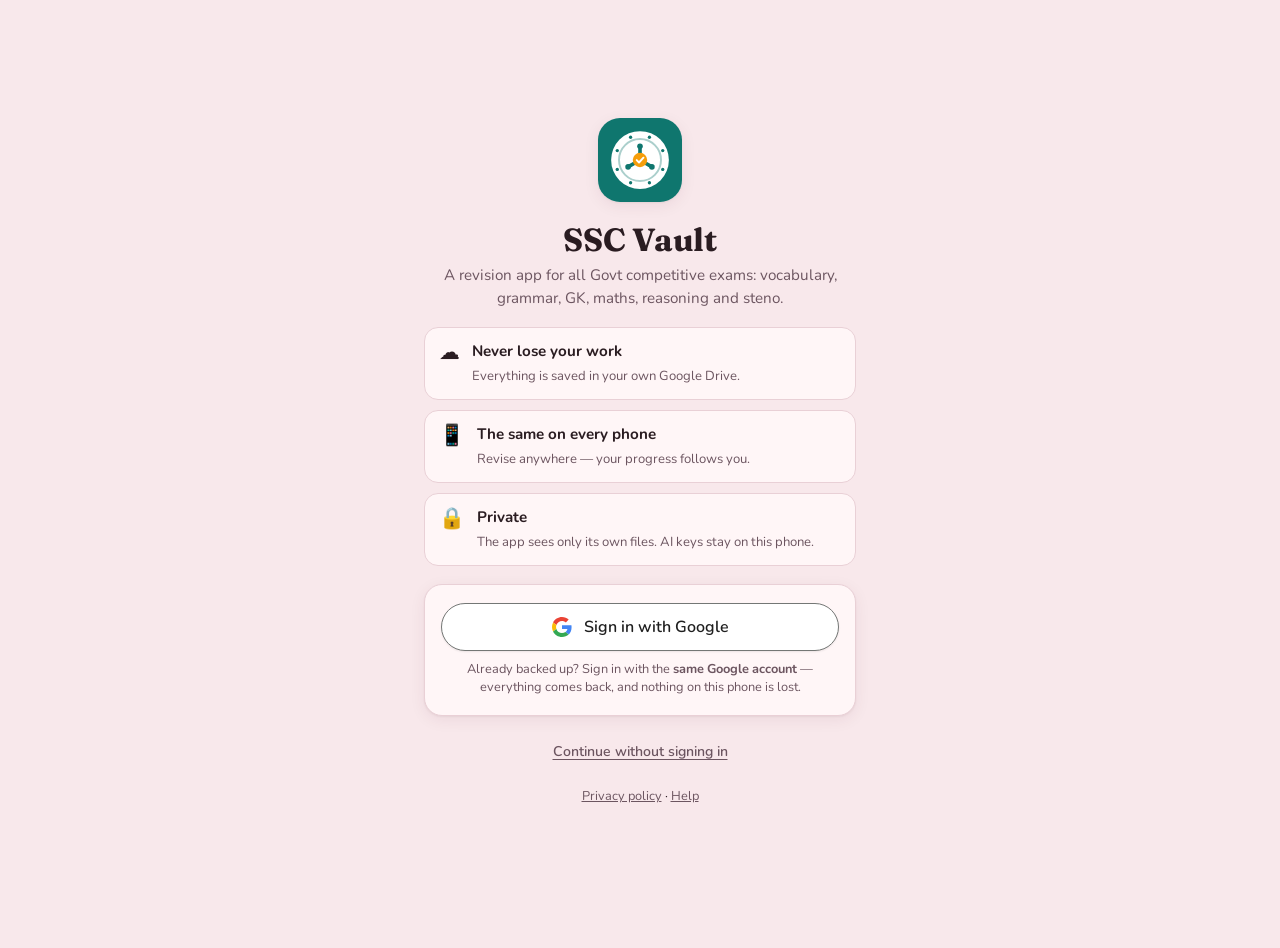
==== commit 290bbf63: "SSC Vault 67752c7" ====
--- a/index.html
+++ b/index.html
@@ -9,25 +9,31 @@
     <link rel="icon" href="./icon.svg?v=193gaff" type="image/svg+xml" />
     <link rel="apple-touch-icon" href="./icon-192.png?v=193gaff" />
     <title>SSC Vault</title>
-    <script type="module" crossorigin src="./assets/index-DYduMmjq.js"></script>
-    <link rel="stylesheet" crossorigin href="./assets/index-BSWZxknq.css">
+    <script type="module" crossorigin src="./assets/index-CQ4JLOdv.js"></script>
+    <link rel="stylesheet" crossorigin href="./assets/index-BPt7v1WV.css">
   </head>
   <body>
     <header class="topbar">
       <button class="brand" type="button" data-nav="home" aria-label="Start screen">
         <img src="./icon.svg?v=193gaff" alt="" width="28" height="28" />
         <span class="brand-name">SSC Vault</span>
+        <span class="exam-badge" id="examBadge"></span>
         <small class="brand-sub">Your personal SSC question repository</small>
       </button>
       <div class="section-switch" role="group" aria-label="Part of the app">
         <button type="button" data-nav="today" data-sec="vocab">📘<span class="lbl"> Vocab</span></button>
         <button type="button" data-nav="g-today" data-sec="grammar">📗<span class="lbl"> Grammar</span></button>
         <button type="button" data-nav="k-today" data-sec="gk">🌍<span class="lbl"> GK</span></button>
+        <button type="button" data-nav="c-today" data-sec="comp">💻<span class="lbl"> Computer</span></button>
         <button type="button" data-nav="m-today" data-sec="maths">🔢<span class="lbl"> Maths</span></button>
         <button type="button" data-nav="r-today" data-sec="reasoning">🧩<span class="lbl"> Reasoning</span></button>
+        <button type="button" data-nav="x-today" data-sec="sci" hidden>📚<span class="lbl"> Subjects</span></button>
+        <button type="button" data-nav="h-today" data-sec="hindi" hidden>🇮🇳<span class="lbl"> Hindi</span></button>
         <button type="button" data-nav="s-test" data-sec="steno">✍️<span class="lbl"> Steno</span></button>
+        <button type="button" data-nav="e-live" data-sec="speak">🗣️<span class="lbl"> Speak</span></button>
       </div>
-      <span class="ai-chip" id="aiChip" role="status" aria-live="polite" hidden></span>
+      <button class="audio-chip" id="audioChip" type="button" data-action="audio-class" aria-label="Audio Class — listen and revise" title="🔊 Audio Class — listen and revise hands-free">🔊</button>
+      <button class="ai-chip" id="aiChip" type="button" data-action="ai-quick" aria-live="polite" hidden></button>
       <button class="sync-chip" id="syncChip" data-action="sync" type="button" aria-live="polite">Local only</button>
     </header>
 
--- a/assets/index-BPt7v1WV.css
+++ b/assets/index-BPt7v1WV.css
@@ -0,0 +1 @@
+:root{--bg:#f3f7f6;--surface:#fff;--surface-2:#eaf1ef;--ink:#17242a;--ink-2:#55656b;--line:#dbe5e2;--primary:#0f766e;--primary-ink:#fff;--primary-soft:#dcefec;--saffron:#d97706;--saffron-soft:#fdf1dc;--ok:#15803d;--ok-soft:#dcf3e3;--bad:#b91c1c;--bad-soft:#fbe3e3;--warn:#a16207;--mark:#fde68a;--nt-n:#1d4ed8;--nt-eq:#c2410c;--nt-op:#64748b;--nt-v:#0f766e;--nt-ang:#db2777;--nt-hl:#fde047;--nt-grid:#0f766e12;--sticky:#fef3a7;--sticky-ink:#3f3a1b;--hand:"Kalam", "Segoe Print", "Comic Sans MS", var(--sans);--radius:16px;--shadow:0 1px 2px #0f28240f, 0 4px 16px #0f282412;--serif:"Fraunces Variable", "Iowan Old Style", "Palatino Linotype", Georgia, "Noto Serif", serif;--system:system-ui, -apple-system, "Segoe UI", Roboto, "Noto Sans", "Noto Sans Devanagari", "Noto Sans Tamil", sans-serif;--sans:"Nunito Variable", "Noto Sans Devanagari", "Noto Sans Tamil", var(--system);--lightningcss-light:initial;--lightningcss-dark: ;color-scheme:light}@media (prefers-color-scheme:dark){:root:not([data-theme=light]){--bg:#0f1615;--surface:#18211f;--surface-2:#212c2a;--ink:#e8f0ee;--ink-2:#9fb0ac;--line:#2b3835;--primary:#5eead4;--primary-ink:#0b1312;--primary-soft:#173a36;--saffron:#f5b453;--saffron-soft:#3a2c14;--ok:#4ade80;--ok-soft:#173524;--bad:#f87171;--bad-soft:#3d1a1a;--warn:#facc15;--mark:#6b5310;--nt-n:#93c5fd;--nt-eq:#fdba74;--nt-op:#94a3b8;--nt-v:#5eead4;--nt-ang:#f9a8d4;--nt-hl:#facc1561;--nt-grid:#5eead40f;--sticky:#3a3416;--sticky-ink:#fdf3c4;--shadow:0 1px 2px #0000004d;--lightningcss-light: ;--lightningcss-dark:initial;color-scheme:dark}}:root[data-theme=dark]{--bg:#0f1615;--surface:#18211f;--surface-2:#212c2a;--ink:#e8f0ee;--ink-2:#9fb0ac;--line:#2b3835;--primary:#5eead4;--primary-ink:#0b1312;--primary-soft:#173a36;--saffron:#f5b453;--saffron-soft:#3a2c14;--ok:#4ade80;--ok-soft:#173524;--bad:#f87171;--bad-soft:#3d1a1a;--warn:#facc15;--mark:#6b5310;--nt-n:#93c5fd;--nt-eq:#fdba74;--nt-op:#94a3b8;--nt-v:#5eead4;--nt-ang:#f9a8d4;--nt-hl:#facc1561;--nt-grid:#5eead40f;--sticky:#3a3416;--sticky-ink:#fdf3c4;--lightningcss-light: ;--lightningcss-dark:initial;color-scheme:dark}*{box-sizing:border-box}html{-webkit-text-size-adjust:100%}body{background:var(--bg);color:var(--ink);font:16px/1.5 var(--sans);padding-bottom:calc(76px + env(safe-area-inset-bottom));margin:0}body.no-scroll{overflow:hidden}a{color:var(--primary)}h1{font:700 1.6rem/1.2 var(--serif);margin:8px 0 12px}h2,h3{margin:0 0 8px}h3{font-size:1.05rem}code{background:var(--surface-2);border-radius:6px;padding:1px 5px;font-size:.9em}.muted{color:var(--ink-2)}.small{font-size:.85rem}.center{text-align:center}.warn{color:var(--warn)}.error{color:var(--bad)}mark{background:var(--mark);color:inherit;border-radius:3px;padding:0 2px}.topbar{z-index:5;padding:calc(10px + env(safe-area-inset-top)) 16px 10px;background:color-mix(in srgb, var(--bg) 88%, transparent);-webkit-backdrop-filter:blur(10px);backdrop-filter:blur(10px);border-bottom:1px solid var(--line);justify-content:space-between;align-items:center;display:flex;position:sticky;top:0}.brand{font:700 1.15rem var(--serif);color:var(--ink);cursor:pointer;background:0 0;border:0;align-items:center;gap:8px;min-width:0;padding:0;display:flex}.brand span{white-space:nowrap;text-overflow:ellipsis;overflow:hidden}.brand-sub{display:none}body.at-home .brand{text-align:left;grid-template-columns:auto 1fr;align-items:center;column-gap:8px;display:grid}body.at-home .brand img{grid-row:span 2}body.at-home .brand-sub{font:500 .68rem/1.25 var(--sans);color:var(--ink-2);letter-spacing:.01em;white-space:normal;max-width:15em;display:block}.section-switch{border:1px solid var(--line);background:var(--surface);border-radius:999px;flex:none;padding:2px;display:inline-flex}.section-switch button{color:var(--ink-2);font:600 .8rem var(--sans);cursor:pointer;white-space:nowrap;background:0 0;border:0;border-radius:999px;padding:4px 10px}.section-switch button.active{background:var(--primary-soft);color:var(--primary)}@media (min-width:601px) and (max-width:860px){.section-switch .lbl{display:none}.section-switch button{padding:4px 9px;font-size:1rem}}.topbar{gap:10px}.tabbar[hidden]{display:none}.sync-chip{border:1px solid var(--line);background:var(--surface);color:var(--ink-2);font:600 .8rem var(--sans);cursor:pointer;border-radius:999px;padding:5px 12px}.sync-chip.ok{color:var(--ok);border-color:color-mix(in srgb, var(--ok) 35%, var(--line))}.sync-chip.warn{color:var(--warn)}.sync-chip.err{color:var(--bad)}.sync-chip.syncing{color:var(--primary)}.sync-chip{text-overflow:ellipsis;white-space:nowrap;flex:none;max-width:9em;padding:4px 10px;font-size:.76rem;line-height:1.2;overflow:hidden}.ai-chip{max-width:15em;font:700 .72rem/1.2 var(--sans);white-space:nowrap;text-overflow:ellipsis;border:1px solid #0000;border-radius:999px;flex:none;align-items:center;gap:5px;padding:4px 9px;display:inline-flex;overflow:hidden}.ai-chip[hidden]{display:none}.ai-chip:before{content:"";background:currentColor;border-radius:50%;flex:none;width:7px;height:7px}.ai-chip.connecting{color:#1d4ed8;background:#dbeafe;border-color:#bfdbfe}.ai-chip.connecting:before{animation:1s ease-in-out infinite ai-blink}.ai-chip.ok{color:#15803d;background:#dcfce7;border-color:#bbf7d0}.ai-chip.error{color:var(--bad);background:var(--bad-soft)}@keyframes ai-blink{50%{opacity:.25}}:root[data-theme=dark] .ai-chip.connecting{color:#93c5fd;background:#172554;border-color:#1e3a8a}:root[data-theme=dark] .ai-chip.ok{color:#86efac;background:#052e16;border-color:#14532d}@media (prefers-color-scheme:dark){:root:not([data-theme=light]) .ai-chip.connecting{color:#93c5fd;background:#172554;border-color:#1e3a8a}:root:not([data-theme=light]) .ai-chip.ok{color:#86efac;background:#052e16;border-color:#14532d}}main{outline:none;max-width:680px;margin:0 auto;padding:12px 16px 24px}.tabbar{z-index:6;background:var(--surface);border-top:1px solid var(--line);padding-bottom:env(safe-area-inset-bottom);grid-auto-columns:1fr;grid-auto-flow:column;display:grid;position:fixed;bottom:0;left:0;right:0}.tabbar button{color:var(--ink-2);font:600 .7rem var(--sans);cursor:pointer;white-space:nowrap;background:0 0;border:0;flex-direction:column;align-items:center;gap:2px;min-width:0;padding:8px 0 6px;display:flex}.tabbar .ico{filter:grayscale();opacity:.7;font-size:1.25rem}.tabbar button.active{color:var(--primary)}.tabbar button.active .ico{filter:none;opacity:1}.card{background:var(--surface);border:1px solid var(--line);border-radius:var(--radius);box-shadow:var(--shadow);margin:12px 0;padding:16px}.row{align-items:center;gap:8px;margin:8px 0;display:flex}.row.between{justify-content:space-between}.row.center{justify-content:center}.stack{gap:10px;margin-top:16px;display:grid}.two{grid-template-columns:1fr 1fr;gap:10px;display:grid}.btn{border:1px solid var(--line);background:var(--surface);color:var(--ink);font:600 .95rem var(--sans);cursor:pointer;border-radius:12px;justify-content:center;align-items:center;gap:6px;min-height:44px;padding:11px 16px;text-decoration:none;display:inline-flex}.btn.small{border-radius:10px;min-height:36px;padding:7px 12px;font-size:.85rem}.btn.primary{background:var(--primary);border-color:var(--primary);color:var(--primary-ink)}.btn.ghost{background:0 0}.btn.danger{color:var(--bad)}.btn.block{width:100%;margin-top:12px}.btn:disabled{opacity:.5;cursor:not-allowed}.icon-btn{border:1px solid var(--line);background:var(--surface-2);color:var(--ink);cursor:pointer;border-radius:50%;flex:none;width:44px;height:44px;font-size:1.1rem}input[type=text],input[type=password],input[type=search],input[type=number],input:not([type]),select,textarea{width:100%;font:1rem var(--sans);color:var(--ink);background:var(--surface);border:1px solid var(--line);border-radius:10px;padding:10px 12px}textarea{resize:vertical}input:focus,select:focus,textarea:focus,button:focus-visible{outline:2px solid var(--primary);outline-offset:1px}.field{font:600 .85rem var(--sans);color:var(--ink-2);gap:4px;margin:10px 0;display:grid}.toggle{align-items:center;gap:10px;margin:10px 0;display:flex}.toggle input{width:20px;height:20px;accent-color:var(--primary)}.badge{font:700 .7rem var(--sans);background:var(--surface-2);color:var(--ink-2);white-space:nowrap;border-radius:999px;padding:1px 8px;display:inline-block}.badge.new{background:var(--primary-soft);color:var(--primary)}.badge.learning{background:var(--saffron-soft);color:var(--saffron)}.badge.mastered{background:var(--ok-soft);color:var(--ok)}.badge.dup{background:var(--surface-2)}.badge.similar{background:var(--saffron-soft);color:var(--saffron)}.badge.easy{background:var(--bad-soft);color:var(--bad)}.progress{background:var(--surface-2);border-radius:99px;height:8px;margin:8px 0 12px;overflow:hidden}.progress span{background:var(--primary);border-radius:99px;height:100%;transition:width .3s;display:block}.hero{padding:24px 4px}.hero h1{font-size:2rem}.today-head{justify-content:space-between;align-items:flex-end;display:flex}.eyebrow{font:700 .75rem var(--sans);letter-spacing:.08em;text-transform:uppercase;color:var(--ink-2);margin:0}.streak{font:700 1.1rem var(--sans);background:var(--saffron-soft);color:var(--saffron);border-radius:999px;padding:6px 12px}.stats{grid-template-columns:repeat(4,1fr);gap:8px;display:grid}.stats div{background:var(--surface);border:1px solid var(--line);text-align:center;border-radius:12px;padding:8px}.stats b{font-size:1.3rem;display:block}.stats span{color:var(--ink-2);font-size:.75rem}.wotd{border-color:color-mix(in srgb, var(--saffron) 45%, var(--line));background:linear-gradient(180deg, var(--saffron-soft), var(--surface) 140px)}.wotd .eyebrow{color:var(--saffron)}.plan-list{margin:0;padding:0;list-style:none}.plan-list li{border-bottom:1px solid var(--line);cursor:pointer;grid-template-columns:26px 1fr auto auto;align-items:center;gap:8px;padding:10px 2px;display:grid}.plan-list li:last-child{border-bottom:0}.tick{border:2px solid var(--line);border-radius:50%;place-items:center;width:22px;height:22px;font-size:.75rem;font-weight:800;display:grid}.tick.ok{background:var(--ok);border-color:var(--ok);color:#fff}.tick.again{background:var(--saffron);border-color:var(--saffron);color:#fff}.pw{font-weight:700}.ph{color:var(--ink-2);text-overflow:ellipsis;white-space:nowrap;max-width:34vw;font-size:.9rem;overflow:hidden}.done-msg{text-align:center;margin:12px 0 0}.whead{justify-content:space-between;align-items:flex-start;gap:12px;display:flex}.whead>div:first-child{flex:1;min-width:0}.wword.fit{white-space:nowrap;overflow-wrap:normal}.wword.fit.wrap{white-space:normal;overflow-wrap:break-word}.whead.stack{flex-wrap:wrap}.whead.stack>div:first-child{flex-basis:100%}.wword{font:700 1.5rem/1.15 var(--serif);overflow-wrap:anywhere;margin:4px 0}.whead.big .wword{font-size:2.1rem}.wsub{color:var(--ink-2);flex-wrap:wrap;gap:4px 10px;font-size:.9rem;display:flex}.pos{font-style:italic}.say{letter-spacing:.02em;font-weight:600}.ipa{font-family:Charis SIL,Doulos SIL,Noto Sans,sans-serif}.star{color:var(--saffron)}.wdetails{margin-top:10px}.meaning{margin:6px 0;font-size:1.1rem}.hindi,.tamil{align-items:baseline;gap:8px;margin:6px 0;font-size:1.1rem;display:flex}.lang-tag{font:700 .7rem var(--sans);background:var(--surface-2);color:var(--ink-2);border-radius:6px;padding:2px 6px}.sentences{margin:10px 0;padding-left:20px}.sentences li{margin:4px 0}.chips{flex-wrap:wrap;align-items:center;gap:6px;margin:8px 0;display:flex}.chip-label{font:700 .75rem var(--sans);color:var(--ink-2);margin-right:2px}.chip{background:var(--surface-2);border-radius:999px;padding:2px 10px;font-size:.85rem}.chip.syn{background:var(--ok-soft)}.chip.ant{background:var(--bad-soft)}.tip{background:var(--primary-soft);border-radius:12px;margin:10px 0;padding:10px 12px;font-size:.95rem}.tip strong{text-transform:uppercase;letter-spacing:.06em;color:var(--primary);font-size:.72rem;display:block}.context{color:var(--ink-2);font-size:.9rem;font-style:italic}.mode{border-radius:12px;padding:10px 12px;font-size:.92rem}.mode.on{background:var(--ok-soft)}.mode.off{background:var(--saffron-soft)}.add-grid,.quiz-grid{grid-template-columns:1fr 1fr;gap:10px;margin:12px 0;display:grid}.add-tile,.quiz-tile{text-align:left;background:var(--surface);border:1px solid var(--line);border-radius:var(--radius);cursor:pointer;box-shadow:var(--shadow);color:var(--ink);font:inherit;flex-direction:column;align-items:flex-start;gap:2px;padding:14px;display:flex}.add-tile span:last-child,.quiz-tile span:last-child{color:var(--ink-2);font-size:.82rem}.big-ico{font-size:1.8rem;line-height:1.2}.busy{padding:40px 16px}.spinner{border:4px solid var(--primary-soft);border-top-color:var(--primary);border-radius:50%;width:42px;height:42px;margin:0 auto 12px;animation:.9s linear infinite spin}@keyframes spin{to{transform:rotate(360deg)}}.cand-list{margin:8px 0 90px;padding:0;list-style:none}.cand label{background:var(--surface);border:1px solid var(--line);cursor:pointer;border-radius:12px;gap:12px;margin:8px 0;padding:12px;display:flex}.cand input{width:22px;height:22px;accent-color:var(--primary);flex:none;margin-top:2px}.cand.dup label{opacity:.55;cursor:default}.cand-body{gap:2px;min-width:0;display:grid}.cand-top{flex-wrap:wrap;align-items:center;gap:6px;display:flex}.cand-top b{font:700 1.1rem var(--serif)}.cand-meaning{font-size:.92rem}.cand-hindi{color:var(--ink-2);font-size:.92rem}.diff{color:var(--saffron);letter-spacing:1px;font-size:.55rem}.sticky-actions{left:0;right:0;bottom:calc(60px + env(safe-area-inset-bottom));z-index:4;background:linear-gradient(transparent, var(--bg) 30%);padding:8px 16px;position:fixed}.sticky-actions .btn{max-width:648px;margin:0 auto;display:flex}.filter-row{scrollbar-width:none;gap:6px;padding:10px 0 4px;display:flex;overflow-x:auto}.fchip{border:1px solid var(--line);background:var(--surface);color:var(--ink-2);font:600 .82rem var(--sans);white-space:nowrap;cursor:pointer;border-radius:999px;padding:6px 12px}.fchip.active{background:var(--primary);color:var(--primary-ink);border-color:var(--primary)}#sort{width:auto;padding:6px 10px;font-size:.88rem}.word-list{background:var(--surface);border:1px solid var(--line);border-radius:var(--radius);margin:8px 0;padding:0;list-style:none;overflow:hidden}.word-list li{border-bottom:1px solid var(--line);cursor:pointer;justify-content:space-between;gap:10px;padding:12px 14px;display:flex}.word-list li:last-child{border-bottom:0}.word-list b{font:700 1.05rem var(--serif)}.wl-meaning{color:var(--ink-2);text-overflow:ellipsis;-webkit-line-clamp:1;-webkit-box-orient:vertical;font-size:.85rem;display:-webkit-box;overflow:hidden}.wl-right{flex-direction:column;flex:none;align-items:flex-end;gap:4px;display:flex}.quiz-card{text-align:center}.quiz-prompt{margin:14px 0 18px}.qword{font:700 2rem var(--serif)}.qmeaning{font-size:1.2rem}.qsentence{font-size:1.1rem;line-height:1.6}.blank{color:var(--primary);letter-spacing:2px}.options{text-align:left;gap:10px;display:grid}.option{border:1.5px solid var(--line);background:var(--surface);color:var(--ink);font:1rem var(--sans);cursor:pointer;border-radius:12px;min-height:48px;padding:12px 14px}.option.correct{border-color:var(--ok);background:var(--ok-soft);font-weight:700}.option.wrong{border-color:var(--bad);background:var(--bad-soft)}.option.dim{opacity:.55}.score{font:700 3rem var(--serif);margin:4px 0}#overlay{z-index:20;background:#0a0a1473;display:none;position:fixed;inset:0}#overlay.open{justify-content:center;align-items:flex-end;display:flex}.sheet{background:var(--bg);width:100%;max-width:680px;max-height:94vh;padding:12px 16px calc(20px + env(safe-area-inset-bottom));border-radius:20px 20px 0 0;animation:.2s ease-out up;overflow-y:auto}@keyframes up{0%{opacity:.6;transform:translateY(30px)}}.sheet.tall{flex-direction:column;min-height:88vh;display:flex}.sheet.tall .flashcard{flex:1}.sheet.full{box-sizing:border-box;height:100vh;max-width:680px;height:100dvh;min-height:0;max-height:none;padding-bottom:calc(12px + env(safe-area-inset-bottom));border-radius:0;flex-direction:column;margin:0;display:flex;overflow:hidden}.sheet-bar{justify-content:space-between;align-items:center;margin-bottom:6px;display:flex}.flashcard{background:var(--surface);border:1px solid var(--line);border-radius:var(--radius);box-shadow:var(--shadow);margin:10px 0;padding:20px 16px}.recall{margin:26px 0 8px}.grades{grid-template-columns:repeat(5,1fr);gap:6px;display:grid}.grade{font:700 .9rem var(--sans);cursor:pointer;border:0;border-radius:12px;flex-direction:column;align-items:center;min-height:52px;padding:12px 4px;display:flex}.grade small{opacity:.8;font-size:.68rem;font-weight:500}.grade.again{background:var(--bad-soft);color:var(--bad)}.grade.hard{background:var(--saffron-soft);color:var(--saffron)}.grade.learned{background:color-mix(in srgb, var(--ok-soft) 55%, var(--saffron-soft));color:color-mix(in srgb, var(--ok) 65%, var(--saffron))}.grade.good{background:var(--ok-soft);color:var(--ok)}.grade.easy{background:var(--primary-soft);color:var(--primary)}.session-done{padding:20px 0}#toast{left:50%;top:calc(64px + env(safe-area-inset-top));background:var(--ink);color:var(--bg);opacity:0;pointer-events:none;z-index:30;border-radius:12px;width:max-content;max-width:calc(100vw - 32px);padding:10px 16px;font-size:.92rem;transition:all .25s;position:fixed;transform:translate(-50%,-12px)}#toast.show{opacity:1;transform:translate(-50%)}@media (min-width:720px){.sheet{border-radius:20px;margin-bottom:4vh}#overlay.open{align-items:center}.ph{max-width:200px}}.sheet.no-anim{animation:none}.key-list{gap:6px;margin:6px 0;padding:0;list-style:none;display:grid}.key-list li{background:var(--surface-2);border-radius:10px;flex-wrap:wrap;align-items:center;gap:8px;padding:6px 8px;font-weight:400;display:flex}.key-list li .icon-btn{margin-left:auto}.icon-btn.small{width:32px;height:32px;font-size:.85rem}.field .row input{flex:1}.source-line{color:var(--ink-2);align-items:center;gap:8px;margin:4px 0 10px;font-size:.9rem;display:flex}.source-line select{width:auto;padding:5px 8px;font-size:.88rem}.badge.bank{background:var(--primary-soft);color:var(--primary)}.two-words .tw{border-bottom:1px solid var(--line);cursor:pointer;gap:2px;padding:8px 0;display:grid}.two-words .tw:last-child{border-bottom:0}.two-words .tw b{font:700 1.15rem var(--serif)}.two-words .tw span{font-size:.92rem}.seg{background:var(--surface-2);border-radius:12px;grid-template-columns:1fr 1fr;gap:4px;margin:4px 0 8px;padding:4px;display:grid}.seg button{color:var(--ink-2);font:600 .88rem var(--sans);cursor:pointer;background:0 0;border:0;border-radius:9px;padding:8px 6px}.seg button.active{background:var(--surface);color:var(--ink);box-shadow:var(--shadow)}.explain{background:var(--surface-2);text-align:left;border-radius:10px;margin:10px 0 0;padding:8px 10px}.quiz-grid .quiz-tile:first-child{grid-column:1/-1}#info{z-index:25;background:#0a0a1480;display:none;position:fixed;inset:0}#info.open{justify-content:center;align-items:flex-end;display:flex}@media (min-width:720px){#info.open{align-items:center}}.whead-btns{flex:none;gap:8px;display:flex}.info-btn{color:var(--primary);font-size:1.2rem;font-weight:700}.info-inline{color:var(--primary);font:700 .95rem var(--sans)}.explain{align-items:center;gap:10px;display:flex}.explain p{flex:1;margin:0}.explain.ok{background:var(--ok-soft)}.explain.bad{background:var(--bad-soft)}.install-banner{flex-wrap:wrap;align-items:center;gap:8px 12px;padding:12px 14px;display:flex}.install-banner img{border-radius:10px;flex:none}.install-banner>div:nth-child(2){flex:170px;min-width:0}.install-banner p{margin:2px 0 0}.install-banner .ib-actions{align-items:center;gap:4px;margin-left:auto;display:flex}.made-by{text-align:center;color:var(--ink-2);margin:18px 0 4px;font-size:.9rem}.made-by span{opacity:.85;font-size:.8rem;display:block}.card.about{text-align:center}.card.about img{border-radius:12px}.card.about h3{margin:8px 0 2px}.card.about .made-by{margin:12px 0;font-size:1rem}.key-pick{margin:4px 0 8px}.key-pick select{width:100%}.key-list li.svc{align-items:flex-start}.key-list li.svc>div{flex:1;min-width:0}.key-list li.svc .model-in{width:100%;margin-top:4px;font-size:.85rem;display:block}.block{display:block}.ai-banner{border-radius:12px;margin:8px 0 12px;padding:10px 12px;font-size:.92rem}.ai-banner.ok{background:var(--ok-soft);color:var(--ink)}.ai-banner.warn{background:var(--saffron-soft);color:var(--ink)}.ai-banner .block{color:var(--ink-2);margin-top:4px}.home h1{margin:8px 0 16px}.home-card{text-align:left;background:var(--surface);border:1px solid var(--line);border-radius:var(--radius);width:100%;box-shadow:var(--shadow);cursor:pointer;color:var(--ink);font:inherit;align-items:center;gap:14px;margin-bottom:14px;padding:18px 16px;display:flex}.home-card:hover{border-color:var(--primary)}.home-ico{flex:none;font-size:2.2rem}.home-main{flex-direction:column;flex:1;gap:3px;min-width:0;display:flex}.home-main b{font:700 1.25rem var(--serif)}.home-main span{color:var(--ink-2);font-size:.92rem}.home-main .small{font-size:.82rem}.home-go{color:var(--ink-2);flex:none;font-size:1.8rem}.home-card.grammar .home-main b{color:var(--ok)}.home-card.vocab .home-main b{color:var(--primary)}.rule-head h2{font:700 1.2rem var(--serif);margin:6px 0 8px}.rule-head h2.big{font-size:1.45rem}.badge.topic{background:var(--ok-soft);color:var(--ok)}.rule-text{margin:6px 0 8px;font-size:1.02rem;line-height:1.5}.rule-hindi{color:var(--ink-2);margin:0 0 10px}.rule-block{border-radius:12px;margin:10px 0;padding:10px 12px;font-size:.95rem}.rule-block>b{text-transform:uppercase;letter-spacing:.06em;margin-bottom:4px;font-size:.74rem;display:block}.rule-block ul{margin:0;padding-left:18px}.rule-block li{margin:3px 0}.rule-block.ok{background:var(--ok-soft)}.rule-block.ok>b{color:var(--ok)}.rule-block.bad{background:var(--bad-soft)}.rule-block.bad>b{color:var(--bad)}.rule-block.fast{background:var(--saffron-soft)}.rule-block.mine{background:var(--primary-soft)}.rule-block.mine>b{color:var(--primary)}.rule-block.solver{background:var(--surface-2);border:1px dashed var(--line)}.rule-block .warn,.rule-block p.small{margin:6px 0 0}.cand-sol-btn{margin:4px 0 0 30px}.cand-sol{margin:4px 0 6px 30px}.mysol-box{gap:4px;margin:8px 0;display:grid}.mysol-box textarea{box-sizing:border-box;width:100%}.solver-badge{background:var(--surface-2)}.rule-block.fast>b,.fast-line b{color:var(--saffron)}.mistake{flex-direction:column;gap:2px;margin:6px 0;display:flex}.mistake .wrong{text-decoration:line-through;-webkit-text-decoration-color:var(--bad);text-decoration-color:var(--bad);color:var(--ink-2)}.mistake .wrong:before{content:"✗";color:var(--bad);margin-right:.35em;text-decoration:none;display:inline-block}.mistake .right{color:var(--ink);font-weight:600}.mistake .right:before{content:"✓ ";color:var(--ok)}.mistake small{color:var(--ink-2)}.rule-card .eyebrow{justify-content:space-between;align-items:center;display:flex}.flashcard .spot{color:var(--ink-2);margin:14px 0 6px}.flashcard .spot .sentence,.quiz-prompt.sentence{font:600 1.12rem var(--serif);color:var(--ink);margin-top:6px;display:block}.quiz-prompt.sentence{border-left:4px solid var(--primary);background:var(--surface-2);border-radius:8px;padding:10px 12px}.options.two{grid-template-columns:1fr 1fr}.recall-rule{margin:8px 0 12px}.rule-list li{justify-content:space-between;align-items:center;gap:10px;display:flex}.rule-list li b{font-weight:600}.cand-list.rules .cand-main{flex-direction:column;gap:3px;display:flex}.g-explain{align-items:flex-start}.g-explain .explain-text{flex:1;min-width:0}.g-explain .explain-text p{margin:4px 0}.recall-rule,.quiz-card .rule-block ul{text-align:left}.cand-main .badge{align-self:flex-start}.badge.adv{background:var(--saffron-soft);color:var(--saffron)}.adv-mark{font-size:.8rem}.source-line{flex-wrap:wrap;align-items:center;gap:6px 14px;display:flex}.home-card.gk .home-main b{color:var(--saffron)}.badge.topic{white-space:normal}.gk-q{font:600 1.1rem/1.45 var(--serif);margin:8px 0}.gk-a{color:var(--ok);margin:6px 0;font-weight:700}.gk-prompt{font:600 1.12rem/1.45 var(--serif)}.claim{border-left:4px solid var(--saffron);background:var(--saffron-soft);border-radius:8px;padding:8px 12px}.seg:has(button:nth-child(3)){grid-template-columns:1fr 1fr 1fr}.gk-cands .cand{margin:8px 0}.gk-cands .cand label{border-bottom-right-radius:0;border-bottom-left-radius:0;margin:0}.gk-cands .cand-main{flex-direction:column;gap:3px;display:flex}.cand-topic{background:var(--surface-2);border:1px solid var(--line);border-top:0;border-radius:0 0 12px 12px;gap:6px;padding:6px 10px;display:flex}.cand-topic select{flex:1;min-width:0;font-size:.85rem}.cand-topic input{width:5.5em;font-size:.85rem}.picker,.picker ul{margin:0;padding:0;list-style:none}.picker{margin:10px 0}.picker ul{padding-left:22px}.pick-row{align-items:center;gap:8px;padding:4px 0;display:flex}.pick-box{cursor:pointer;color:var(--primary);background:0 0;border:0;padding:2px;font-size:1.35rem;line-height:1}.pick-box.off{color:var(--ink-2)}.pick.off>.pick-row .pick-label{color:var(--ink-2);text-decoration:line-through}.pick-label{flex:1;min-width:0}.row.wrap{flex-wrap:wrap}.crumbs{color:var(--ink-2);margin:6px 0;font-size:.88rem}.topic-list{margin:8px 0;padding:0;list-style:none}.topic-list li{background:var(--surface);border:1px solid var(--line);cursor:pointer;border-radius:12px;grid-template-columns:1fr auto;align-items:center;gap:4px 10px;margin:8px 0;padding:12px;display:grid}.topic-list .t-name{font-weight:700}.topic-list .cov{grid-column:1;gap:4px;display:grid}.topic-list .home-go{grid-area:1/2/span 2;font-size:1.4rem}.cov .bar{background:var(--surface-2);border-radius:3px;height:6px;display:block;position:relative;overflow:hidden}.cov .bar span{border-radius:3px;position:absolute;top:0;bottom:0;left:0}.cov .bar .seen{background:var(--primary-soft)}.cov .bar .mast{background:var(--ok)}#kPromptText{width:100%;font:.82rem/1.4 ui-monospace,SFMono-Regular,Menlo,monospace}.add-tile.wide{grid-column:1/-1}.chat-panel{border-color:var(--primary)}.chat-files{flex-wrap:wrap;gap:8px;margin:6px 0;padding:0;list-style:none;display:flex}.chat-files li{max-width:100%;color:var(--ink-2);align-items:center;gap:6px;font-size:.85rem;display:flex}.chat-files img{object-fit:cover;border:1px solid var(--line);border-radius:6px;width:64px;height:48px}.chat-files span{text-overflow:ellipsis;white-space:nowrap;max-width:180px;overflow:hidden}.steps{margin:8px 0;padding-left:20px}.steps li{margin:4px 0}#kChatPanel,#kPasteCard{scroll-margin-top:130px}.home-card.quant .home-main b{color:var(--ink)}.badge.type{background:var(--saffron-soft);color:var(--saffron);white-space:normal}.badge.formula{background:var(--primary-soft);color:var(--primary)}.q-head{flex-wrap:wrap;gap:4px;display:flex}.q-text,.q-prompt{font:600 1.05rem/1.5 var(--sans);overflow-wrap:anywhere;margin:8px 0}.q-title{font:700 1.15rem var(--serif);margin:8px 0 6px}.formula-box{background:var(--surface-2);border-left:4px solid var(--primary);overflow-wrap:anywhere;text-align:left;border-radius:8px;margin:8px 0;padding:8px 12px;font:600 1rem/1.55 ui-monospace,SFMono-Regular,Menlo,Consolas,monospace}.formula-box>b{font:700 .72rem var(--sans);text-transform:uppercase;letter-spacing:.06em;color:var(--primary);margin-bottom:2px;display:block}.formula-box.center{text-align:center}.rule-block.ok>b{display:block}.formula-sheet{margin:6px 0 0;padding:0;list-style:none}.formula-sheet li{border-top:1px solid var(--line);cursor:pointer;padding:10px 0}.formula-sheet li:first-child{border-top:0}.formula-sheet .formula-box{margin:6px 0 4px;font-size:.9rem}.rule-list li.variant,.q-cands .cand.variant{margin-left:22px}.rule-list li.variant{border-left:3px solid var(--saffron-soft)}.q-cands .cand.variant label{border-radius:12px}.cand-topic input[type=text]{flex:1;width:auto;min-width:0;font-size:.85rem}.cand-topic{flex-wrap:wrap}.options .option{white-space:normal;overflow-wrap:anywhere}#mChatPanel,#mPasteCard{scroll-margin-top:130px}#mPromptText{width:100%;font:.82rem/1.4 ui-monospace,SFMono-Regular,Menlo,monospace}.home-card.maths .home-main b,.home-card.reasoning .home-main b{color:var(--ink)}#rChatPanel,#rPasteCard{scroll-margin-top:130px}#rPromptText{width:100%;font:.82rem/1.4 ui-monospace,SFMono-Regular,Menlo,monospace}@media (max-width:600px){.topbar{flex-wrap:wrap;row-gap:8px}.brand{flex:1}.section-switch{grid-template-columns:repeat(var(--parts,7), 1fr);order:3;width:100%;display:grid}.section-switch button{flex-direction:column;align-items:center;gap:1px;padding:5px 2px;font-size:.74rem;line-height:1.1;display:flex}.section-switch .lbl{text-overflow:ellipsis;max-width:100%;font-size:.62rem;display:block;overflow:hidden}}.fig{max-width:360px;color:var(--ink);background:var(--surface-2);text-align:center;border-radius:12px;margin:10px auto;padding:6px}.fig svg{width:100%;height:auto;max-height:260px;margin:0 auto;display:block;overflow:visible}.fig svg text{fill:currentColor;font-family:var(--sans)}.fig .hl{stroke:var(--primary)}.fig text.hl{fill:var(--primary);stroke:none}.fig img{background:#fff;border-radius:8px;max-width:100%;max-height:300px;margin:6px auto 0;display:block}.fig.small{max-width:220px;margin:6px 0;padding:4px}.fig.small svg{max-height:150px}.cand-main .fig.small{margin:4px 0}.fig figcaption{margin:8px 0 2px}.fig-actions{border-top:1px solid var(--line);margin-top:12px;padding-top:10px}.fig-actions p{margin:0 0 6px}.area-entry{text-align:left;cursor:pointer;width:100%;font:inherit;color:var(--ink);border:1px solid var(--line);align-items:center;gap:12px;display:flex}.area-entry:hover{border-color:var(--primary)}.area-entry>span:nth-child(2){flex:1;min-width:0}.area-levels button{justify-items:center;gap:2px;padding:8px 2px;font-size:.78rem;display:grid}.area-levels small{color:var(--ink-2);font-weight:700}.chips .chip{cursor:pointer;font:600 .82rem var(--sans);color:var(--ink);border:0;padding:5px 12px}.chips .chip.on{background:var(--primary);color:#fff}.area-sec{padding:0}.area-sec>summary{cursor:pointer;justify-content:space-between;align-items:center;padding:12px 14px;list-style:none;display:flex}.area-sec>summary::-webkit-details-marker{display:none}.area-notes{margin:0;padding:0 14px 10px;list-style:none}.area-notes>li{border-top:1px solid var(--line);padding:9px 0;line-height:1.45}.area-q{margin-top:4px;font-size:.9rem}.area-q summary{cursor:pointer;color:var(--ink-2)}.area-q p{margin:4px 0 0 18px}.area-tools summary{cursor:pointer;color:var(--ink-2);margin-top:6px}.badge.exam{vertical-align:1px;padding:1px 6px;font-size:.68rem}.badge.exam.ssc{background:var(--ok-soft);color:var(--ok)}.badge.exam.upsc{background:var(--primary-soft);color:var(--primary)}.badge.exam.rbi{background:var(--saffron-soft);color:var(--saffron)}.area-move{border:1px solid var(--primary);background:var(--primary-soft)}.area-move p{margin:4px 0 10px}.prep-grid{grid-template-columns:repeat(auto-fill,minmax(140px,1fr));gap:10px;margin:8px 0 12px;display:grid}.prep-tile{background:var(--surface-2);border-radius:12px;gap:6px;margin:0;padding:6px;display:grid}.prep-tile.off{opacity:.45}.prep-pic{background:#fff;border-radius:8px;justify-content:center;align-items:center;height:150px;display:flex;position:relative;overflow:hidden}.prep-pic img{object-fit:contain;max-width:100%;max-height:150px}.prep-pic .badge{position:absolute;bottom:4px;left:4px}.prep-tile figcaption{flex-wrap:wrap;justify-content:center;align-items:center;gap:4px;display:flex}.prep-tile figcaption .btn.small{padding:4px 9px}.prep-check{font:600 .82rem var(--sans);align-items:center;gap:4px;margin-right:auto;display:flex}.prep-file{margin:10px 0 4px}.toggle.small{color:var(--ink-2);font-size:.85rem}.prep-actions{background:var(--bg);margin-top:4px;padding:10px 0 4px;position:sticky;bottom:0;box-shadow:0 -10px 12px -10px #00000040}.crop-hint{margin:0 0 8px}.crop-stage{background:#15151c;border-radius:12px;flex:1;justify-content:center;align-items:center;min-height:0;padding:20px;display:flex;overflow:hidden}.cropper{touch-action:none;-webkit-user-select:none;user-select:none;flex:none;position:relative}.cropper img{pointer-events:none;background:#fff;width:100%;height:100%;display:block}.crop-box{box-sizing:border-box;outline:1px solid var(--primary);cursor:move;touch-action:none;border:2px solid #fff;position:absolute}.crop-dim{pointer-events:none;width:100%;height:100%;position:absolute;inset:0}.crop-box.active{outline:3px solid var(--saffron)}.crop-n{background:var(--primary);color:#fff;min-width:22px;height:22px;font:800 .8rem/22px var(--sans);text-align:center;pointer-events:none;border-radius:11px;position:absolute;top:6px;left:6px}.crop-n:empty{display:none}.crop-box .h{background:var(--primary);touch-action:none;border:3px solid #fff;border-radius:50%;width:30px;height:30px;margin:-15px;position:absolute;box-shadow:0 1px 4px #0006}.crop-box .h[data-h=tl]{cursor:nwse-resize;top:0;left:0}.crop-box .h[data-h=tr]{cursor:nesw-resize;top:0;right:0}.crop-box .h[data-h=bl]{cursor:nesw-resize;bottom:0;left:0}.crop-box .h[data-h=br]{cursor:nwse-resize;bottom:0;right:0}.crop-actions{gap:8px;padding-top:10px;display:flex}.crop-actions .btn{flex:1}.usage-list{margin:8px 0 0;padding:0;list-style:none}.usage-list>li{border-top:1px solid var(--line);gap:3px;padding:10px 0;display:grid}.usage-title{font-weight:700}.usage-list .row{margin:4px 0 0}.layout-chips{margin:6px 0 2px}.day-head{font:700 .9rem var(--sans);color:var(--ink-2);margin:16px 2px 4px}.home-grid{grid-template-columns:repeat(2,1fr);grid-template-rows:repeat(var(--rows2,4), minmax(0, 1fr));gap:12px;min-height:300px;margin:4px 0 0;display:grid;position:relative}@media (min-width:600px){.home-grid{grid-template-columns:repeat(4,1fr);grid-template-rows:repeat(var(--rows-wide,2), minmax(0, 1fr))}.home-grid.cols3{grid-template-columns:repeat(3,1fr)}}.home-grid.odd>:last-child{grid-column:span 2}.home-grid .home-cube{aspect-ratio:auto;height:100%}body.at-home,body.at-home main{padding-bottom:0}.home{padding:0}.home-cube{aspect-ratio:1;border:1px solid var(--line);background:var(--surface);color:var(--ink);font:inherit;text-align:center;cursor:pointer;box-shadow:var(--shadow);border-radius:18px;flex-direction:column;justify-content:center;align-items:center;gap:4px;min-width:0;padding:10px;display:flex;overflow:hidden}.home-cube:hover,.home-cube:focus-visible{border-color:var(--primary)}.home-cube .cube-ico{font-size:2.4rem;line-height:1.1}.home-cube b{font:700 1.1rem var(--serif)}.home-cube .cube-line{color:var(--ink-2);text-overflow:ellipsis;max-width:100%;font-size:.82rem;line-height:1.3;overflow:hidden}.home-cube.vocab b{color:var(--primary)}.home-cube.grammar b,.home-cube.gk b{color:var(--ok)}.home-cube.maths b,.home-cube.reasoning b{color:var(--saffron)}.home-cube.steno b{color:var(--primary)}.steno-list li.picked{background:var(--primary-soft)}.steno-rules{grid-template-columns:repeat(auto-fit,minmax(150px,1fr));gap:0 12px;display:grid}.field.inline{align-items:center;gap:8px;margin:0;display:flex}.warn-card{border-color:var(--saffron);background:var(--saffron-soft)}.steno-type{flex-direction:column;flex:1;gap:8px;min-height:0;display:flex}.sheet.full:has(.steno-type){max-width:1200px}.steno-bar{flex-wrap:wrap;align-items:center;gap:6px;display:flex}.steno-bar-gap{flex:1}.steno-timer{background:var(--surface-2);border-radius:10px;padding:2px 10px;font:700 1.6rem ui-monospace,SFMono-Regular,Menlo,monospace}.steno-timer.low{background:var(--bad-soft);color:var(--bad)}.steno-input{box-sizing:border-box;resize:none;width:100%;min-height:0;font:400 var(--steno-font,22px) / 1.6 "Courier New", ui-monospace, monospace;border-radius:12px;flex:1;padding:14px 16px}.steno-passage{border:1px dashed var(--line);max-height:32vh;font-size:calc(var(--steno-font,22px) * .8);background:var(--surface-2);border-radius:12px;padding:10px 14px;line-height:1.55;overflow:auto}@media (min-width:900px){.steno-type.with-passage{grid-template-rows:auto 1fr;grid-template-columns:1fr 1fr;display:grid}.steno-type.with-passage .steno-bar{grid-column:1/-1}.steno-type.with-passage .steno-passage{box-sizing:border-box;height:100%;max-height:none}}.steno-score.pass{border-color:var(--ok)}.steno-score.fail{border-color:var(--bad)}.steno-verdict{font:700 1.8rem var(--serif);flex-wrap:wrap;align-items:baseline;gap:10px;display:flex}.steno-score.pass .steno-verdict{color:var(--ok)}.steno-score.fail .steno-verdict{color:var(--bad)}.steno-verdict span{font:600 1rem var(--sans);color:var(--ink-2)}.steno-group summary{cursor:pointer;padding:6px 0}.steno-mistakes{margin:4px 0 8px;padding-left:26px}.steno-mistakes li{margin:3px 0}.bad-text{color:var(--bad)}.ok-text{color:var(--ok)}.steno-marked{overflow-wrap:anywhere;font:400 1.05rem/1.9 Courier New,ui-monospace,monospace}.mk-bad{color:var(--bad);background:var(--bad-soft);border-radius:4px;padding:0 2px;text-decoration:line-through}.mk-ok{color:var(--ok);background:var(--ok-soft);border-radius:4px;padding:0 2px;font-weight:700;text-decoration:none}.mk-missing:before{content:"⟨"}.mk-missing:after{content:"⟩"}.mk-half{background:var(--saffron-soft);color:inherit;border-bottom:2px solid var(--saffron);border-radius:3px}.steno-pics{gap:8px;margin:8px 0;display:flex;overflow-x:auto}.steno-pic{border:1px solid var(--line);cursor:zoom-in;background:#fff;border-radius:10px;flex:none;width:120px;height:150px;padding:0;position:relative;overflow:hidden}.steno-pic img{object-fit:cover;object-position:top;width:100%;height:100%}.steno-pic span{color:#fff;background:#0000008c;padding:3px;font-size:.75rem;position:absolute;bottom:0;left:0;right:0}.steno-zoom{background:#fff;border-radius:10px;flex:1;overflow:auto}.steno-zoom img{max-width:none;display:block}.steno-draft{box-sizing:border-box;width:100%;font:400 1rem/1.6 Courier New,ui-monospace,monospace}.steno-weights{border-collapse:collapse;width:100%;margin:6px 0}.steno-weights td{border-bottom:1px solid var(--line);padding:4px 0;font-size:.9rem}.steno-weights td:last-child{text-align:right}.ocr-words{grid-template-columns:repeat(auto-fill,minmax(150px,1fr));gap:8px;display:grid}.ocr-word{border:1px solid var(--line);border-radius:10px;flex-direction:column;gap:4px;padding:6px;display:flex}.ocr-word.unsure{border-color:var(--saffron);background:var(--saffron-soft)}.ocr-word img{object-fit:contain;background:#fff;border-radius:6px;width:100%;height:46px;display:block}.ocr-word input{box-sizing:border-box;width:100%;font:600 1rem Courier New,ui-monospace,monospace}.ocr-word small{min-height:1em;font-size:.72rem}.steno-picked{margin:4px 0 10px}.steno-shelf{border:1px solid var(--line);border-radius:10px;margin:8px 0;padding:4px 10px}.steno-shelf>summary{cursor:pointer;padding:6px 0;list-style-position:inside}.steno-shelf .steno-list{margin:4px 0 6px}.steno-shelf .steno-list li{gap:8px}.steno-wb-head{margin:16px 0 4px}.steno-parts{margin:4px 0 0;padding-left:22px}.steno-parts li{padding:2px 0}#sTitleField.hidden{display:none}.mode-line{flex-wrap:wrap;align-items:center;gap:6px 10px;margin:2px 0 14px;display:flex}.mode-chip{border-radius:999px;padding:4px 12px;font-size:.88rem;font-weight:600}.mode-chip.on{background:var(--ok-soft);color:var(--ok)}.mode-chip.off{background:var(--saffron-soft);color:var(--warn)}details.how{width:100%}details.how>summary{cursor:pointer;color:var(--primary);align-items:center;gap:4px;font-size:.88rem;list-style:none;display:inline-flex}details.how>summary::-webkit-details-marker{display:none}details.how>summary:before{content:"▸";transition:transform .15s}details.how[open]>summary:before{transform:rotate(90deg)}.how-body{background:var(--surface-2);border-radius:10px;margin-top:6px;padding:8px 12px}.how-body p{margin:4px 0}details.formats{margin:4px 0 10px}details.more-ways{margin:6px 0 14px}.setup-card h3{margin-bottom:6px}.setup-steps{margin:0;padding:0;list-style:none}.setup-steps li{border-top:1px solid var(--line);justify-content:space-between;align-items:center;gap:10px;padding:8px 0;display:flex}.setup-steps li:first-child{border-top:0}.setup-steps li.done span{color:var(--ink-2)}.set-group{background:var(--surface);border:1px solid var(--line);border-radius:var(--radius);box-shadow:var(--shadow);margin:10px 0}.set-group>summary{cursor:pointer;grid-template-rows:auto auto;grid-template-columns:1fr auto;column-gap:10px;padding:14px 16px;list-style:none;display:grid}.set-group>summary::-webkit-details-marker{display:none}.set-group>summary:after{content:"▸";color:var(--ink-2);grid-area:1/2/span 2;align-self:center;transition:transform .15s}.set-group[open]>summary:after{transform:rotate(90deg)}.set-title{font:700 1.05rem var(--serif)}.set-sub{color:var(--ink-2);grid-column:1;font-size:.85rem}.set-group>.set-body{padding:0 10px 10px}.set-body>.card{box-shadow:none;border:1px solid var(--line);margin:8px 0}.set-body details.more-ai{margin:6px 4px}.set-body details.more-ai>.set-body{padding:0}.sync-status{margin:6px 0;font-weight:600}.sync-status.ok{color:var(--ok)}.two-tiles .add-tile{cursor:default;flex-direction:column;display:flex}.tile-btns{flex-wrap:wrap;gap:6px;margin-top:auto;padding-top:10px;display:flex}.tile-btn{text-align:center;cursor:pointer;border:1px solid var(--line);background:var(--primary-soft);color:var(--primary);white-space:nowrap;border-radius:999px;flex:auto;padding:6px 10px;font-size:.85rem;font-weight:600}.tile-btn:hover,.tile-btn:focus-within{border-color:var(--primary)}.chat-panel{scroll-margin-top:120px}.paste-zone{border:2px dashed var(--primary);text-align:center;min-height:180px;color:var(--ink-2);background:var(--surface-2);border-radius:14px;outline:none;place-items:center;padding:18px;display:grid}.paste-zone:focus{border-style:solid}.btn.fit{border-radius:10px;width:-moz-fit-content;width:fit-content;min-height:40px;margin:12px 0 0 auto;padding:8px 18px;font-size:.92rem;display:flex}.stack:has(>.btn.fit){flex-flow:wrap;justify-content:flex-end;gap:8px;display:flex}.stack>.btn.fit{margin:12px 0 0}.chat-panel h3{font-size:1rem}.chat-panel .chat-files img{width:48px;height:36px}.chat-panel>p.muted.small{margin:4px 0}.ai-flow{color:var(--ink-2);margin:6px 0 8px;line-height:1.4}.ai-main{gap:8px;display:grid}.ai-main.two{grid-template-columns:1fr 1fr}.ai-main .btn{border-radius:10px;min-height:42px;margin:0;padding:8px 12px;font-size:.92rem}.ai-more{flex-wrap:wrap;gap:6px;margin-top:8px;display:flex}.ai-more .btn.small{min-height:32px;padding:5px 10px;font-size:.8rem}.ai-open{margin:8px 0 0}.ai-pair>.card{margin-top:12px}@media (min-width:900px){main:has(.ai-pair){max-width:1120px}main:has(.ai-pair)>:not(.ai-pair){max-width:680px;margin-left:auto;margin-right:auto}.ai-pair{grid-template-columns:minmax(0,1fr) minmax(0,1fr);align-items:start;gap:14px;display:grid}.ai-pair>.chat-panel{position:sticky;top:110px}.ai-pair textarea{min-height:260px}}.note-page{--acc:var(--ok)}.note-page.fast{--acc:var(--saffron)}.note-page.mine{--acc:var(--primary)}.note-page.solver,.note-page.example{--acc:var(--ink-2)}.note-page{border-left:4px solid var(--acc)}.note-page>b{font:700 .95rem/1.3 var(--hand);text-transform:none;letter-spacing:0;color:var(--acc)}.nt-steps{counter-reset:st;margin:4px 0 0;padding:0;list-style:none}.nt-steps li{counter-increment:st;border-top:1px dashed color-mix(in srgb, var(--acc) 30%, transparent);margin:0;padding:6px 2px 6px 28px;font-size:.9rem;line-height:1.5;position:relative}.nt-steps li:first-child{border-top:0}.nt-steps li:before{content:counter(st);width:20px;height:20px;font:700 .68rem var(--sans);color:var(--surface);background:var(--acc);border-radius:50%;place-items:center;display:grid;position:absolute;top:7px;left:0}.nt-steps li.nt-given{background:color-mix(in srgb, var(--acc) 9%, transparent);border-radius:8px}.nt-steps li.nt-given:after{content:"given";float:right;font:700 .66rem/1.9 var(--sans);text-transform:uppercase;letter-spacing:.06em;color:var(--acc);margin-left:8px}.nt-steps li.nt-last{font-weight:600}.nt-one{margin:4px 0 0;font-size:.92rem;font-weight:600;line-height:1.5}.nt-tag{font:700 .82rem/1.4 var(--hand);color:var(--acc);background:color-mix(in srgb, var(--acc) 16%, transparent);border-radius:6px;margin-right:2px;padding:0 7px;display:inline-block}.nt-n{color:var(--nt-n);font-variant-numeric:tabular-nums;font-weight:650}.nt-eq{color:var(--nt-eq);padding:0 .12em;font-weight:800}.nt-op{color:var(--nt-op);font-weight:700}.nt-v{font-family:var(--serif);color:var(--nt-v);font-size:1.08em;font-style:italic;font-weight:700}.nt-ang{color:var(--nt-ang);font-weight:700}.nt-so{color:var(--nt-eq);padding:0 .18em;font-size:1.1em;font-weight:900}mark.nt-ans{color:inherit;white-space:nowrap;-webkit-box-decoration-break:clone;box-decoration-break:clone;background:linear-gradient(100deg, transparent 2%, var(--nt-hl) 6%, var(--nt-hl) 94%, transparent 98%);border-radius:4px;padding:0 .25em;font-weight:800}.nt-time{font:700 .72rem var(--sans);color:var(--surface);background:var(--saffron);vertical-align:2px;border-radius:999px;margin-left:6px;padding:1px 8px;display:inline-block}.formula-box.note-card{font:500 .92rem/1.5 var(--sans);color:var(--ink);background-color:var(--surface);background-image:linear-gradient(var(--nt-grid) 1px, transparent 1px), linear-gradient(90deg, var(--nt-grid) 1px, transparent 1px);border:1px solid var(--line);border-left:5px solid var(--primary);box-shadow:var(--shadow);background-size:18px 18px;border-radius:10px;padding:10px 14px}.note-card .nt-f{border-top:1px dashed var(--line);padding:6px 0}.note-card .nt-f:first-of-type,.note-card b+.nt-f{border-top:0}.note-card .nt-lhs{color:var(--primary);font-weight:800}.note-card .nt-lhs .nt-v,.note-card .nt-lhs .nt-n{color:inherit}.note-card .nt-fnote{color:var(--ink-2);padding:4px 0;font-size:.9rem}.formula-sheet .formula-box.note-card{box-shadow:none;font-size:.95rem}.tip.sticky{background:var(--sticky);color:var(--sticky-ink);border-radius:3px 3px 16px;margin:14px 2px;padding:14px 14px 12px;position:relative;transform:rotate(-.5deg);box-shadow:0 6px 14px #0000001f}.tip.sticky:before{content:"📌";font-size:1rem;position:absolute;top:-10px;left:50%;transform:translate(-50%)}.tip.sticky strong{color:var(--saffron);font:700 1rem var(--hand);text-transform:none;letter-spacing:0}.tip.sticky .hand{font:400 1.18rem/1.45 var(--hand)}.tip.sticky .nt-n,.tip.sticky .nt-v{color:inherit}.nt-steps li.nt-extra,.nt-steps li.nt-check{counter-increment:none}.nt-steps li.nt-extra{--x:var(--nt-n);background:color-mix(in srgb, var(--x) 8%, transparent);border-top-style:solid;border-radius:8px}.nt-steps li.nt-extra:before{content:"+";background:var(--x);font-size:1rem}.nt-xtag{font:700 .66rem/1.7 var(--sans);text-transform:uppercase;letter-spacing:.06em;color:var(--nt-n);vertical-align:1px;border:1.5px solid;border-radius:6px;margin-right:2px;padding:0 5px;display:inline-block}.nt-steps li.nt-check{color:var(--ok);border-top:0;padding-top:2px;padding-bottom:4px;font-size:.88rem}.nt-steps li.nt-check:before{content:none}.nt-caps{letter-spacing:.02em;font-weight:800}.nt-mnemo{font:700 .95rem/1.35 var(--sans);letter-spacing:.05em;color:var(--bad);background:color-mix(in srgb, var(--bad) 6%, transparent);border:2px solid;border-radius:6px;margin:2px 4px 2px 0;padding:1px 8px;display:inline-block;transform:rotate(-1.5deg)}.note-page.fact{--acc:var(--primary)}.note-page.bad{--acc:var(--bad)}.nt-prose{margin:2px 0 0;line-height:1.6}mark.nt-key{color:inherit;background:linear-gradient(100deg, transparent 2%, var(--nt-hl) 6%, var(--nt-hl) 94%, transparent 98%);border-radius:3px;padding:0 .2em;font-weight:700}mark.nt-key.soft{-webkit-text-decoration:underline wavy var(--saffron);text-decoration:underline wavy var(--saffron);text-underline-offset:4px;background:0 0;padding:0;text-decoration-thickness:1.5px}.rule-text.note-rule{background:var(--surface);border:1px solid var(--line);box-shadow:var(--shadow);background-image:linear-gradient(90deg, transparent 13px, color-mix(in srgb, var(--bad) 45%, transparent) 13px, color-mix(in srgb, var(--bad) 45%, transparent) 15px, transparent 15px);border-radius:10px;margin:8px 0 10px;padding:10px 12px 10px 22px;font-size:1.06rem;line-height:1.7;position:relative}.rule-hindi{font:400 1.12rem/1.5 var(--hand);color:var(--ink-2)}.nt-examples{list-style:none;padding-left:0!important}.nt-examples li{padding:4px 0 4px 24px;line-height:1.55;position:relative}.nt-examples li:before{content:"✓";color:var(--ok);font-weight:800;position:absolute;top:4px;left:2px}.nt-mistake{border-top:1px dashed color-mix(in srgb, var(--bad) 30%, transparent);padding:6px 0;line-height:1.9}.nt-mistake:first-of-type{border-top:0}.nt-fix{font-size:1.02rem}del.nt-del{color:var(--ink-2);-webkit-text-decoration:line-through 2px var(--bad);text-decoration:line-through 2px var(--bad)}ins.nt-ins{font:700 1.15rem var(--hand);color:var(--ok);padding:0 2px;text-decoration:none}.tip.sticky.pink{--sticky:#fde2e4;--sticky-ink:#4a1d24;transform:rotate(.5deg)}.tip.sticky.pink strong{color:var(--bad)}:root[data-theme=dark] .tip.sticky.pink{--sticky:#3d2027;--sticky-ink:#fde2e4}@media (prefers-color-scheme:dark){:root:not([data-theme=light]) .tip.sticky.pink{--sticky:#3d2027;--sticky-ink:#fde2e4}}.tip.sticky .nt-mnemo{font-size:.9rem}.hand-line{font:400 1.05rem/1.45 var(--hand)}.nt-quote{color:var(--nt-v);font-style:italic}.tip.sticky .nt-quote{color:inherit;font-weight:700}.wdetails .hindi{font:400 1.15rem/1.45 var(--hand)}.nt-extras{margin:4px 0 0;padding:0;list-style:none}.nt-extras li{border-top:1px dashed color-mix(in srgb, var(--acc) 30%, transparent);padding:5px 0;line-height:1.55}.nt-extras li:first-child{border-top:0}.wdetails .tip.sticky{margin-top:16px}#view{touch-action:pan-y pinch-zoom}#view.swipe-in-next{will-change:transform;animation:.2s cubic-bezier(.2,.8,.2,1) swipe-in-next}#view.swipe-in-prev{will-change:transform;animation:.2s cubic-bezier(.2,.8,.2,1) swipe-in-prev}@keyframes swipe-in-next{0%{opacity:.7;transform:translate(22%)}to{opacity:1;transform:none}}@keyframes swipe-in-prev{0%{opacity:.7;transform:translate(-22%)}to{opacity:1;transform:none}}@media (prefers-reduced-motion:reduce){#view.swipe-in-next,#view.swipe-in-prev{animation:none}}body{overflow-x:clip}.swap-btn{border:1px solid var(--line);background:var(--surface);width:30px;height:30px;color:var(--primary);font:700 1rem/1 var(--sans);cursor:pointer;vertical-align:middle;border-radius:50%;flex:none;place-items:center;margin-left:4px;padding:0;display:inline-grid}.swap-btn:hover{background:var(--primary-soft)}.swap-btn:active{transition:transform .15s;transform:rotate(-90deg)}.eyebrow .swap-btn{width:26px;height:26px;margin-left:2px;font-size:.9rem}.trick-row{justify-content:flex-end;margin-top:6px;display:flex}.trick-btn{border-color:color-mix(in srgb, var(--saffron) 45%, var(--line));color:var(--saffron)}.explain-text .trick-btn{margin-top:6px}.trick-picker{text-align:left;background:var(--surface);border:1.5px dashed color-mix(in srgb, var(--saffron) 55%, var(--line));width:100%;color:var(--ink);box-shadow:var(--shadow);border-radius:14px;flex-basis:100%;margin:10px 0;padding:12px;font-size:.95rem}.trick-picker>.row b{font-size:.95rem}.trick-picker .row.wrap{flex-wrap:wrap;gap:8px;margin-top:10px}.trick-opts{gap:8px;margin-top:8px;display:grid}.trick-opt{border:1px solid var(--line);background:var(--sticky);color:var(--sticky-ink);cursor:pointer;border-radius:12px;align-items:flex-start;gap:10px;padding:8px 10px;display:flex}.trick-opt:has(input:checked){border-color:var(--saffron);box-shadow:0 0 0 2px color-mix(in srgb, var(--saffron) 35%, transparent)}.trick-opt input{accent-color:var(--saffron);flex:none;margin-top:6px}.trick-opt .hand{font:400 1.08rem/1.4 var(--hand)}.trick-opt.own{background:var(--surface-2);color:var(--ink)}.trick-opt.own>span{flex:1}.trick-own{width:100%;margin-top:4px;font-size:.95rem}.tip.sticky.mini{margin:8px 0;padding:8px 12px;transform:none}.tip.sticky.mini:before{content:none}.spinner.inline{vertical-align:-2px;border-width:2px;width:14px;height:14px;margin-right:4px;display:inline-block}.trick-row{flex-wrap:wrap;gap:8px}.trick-row.left{justify-content:flex-start;margin-top:8px}.story-btn{border-color:color-mix(in srgb, var(--primary) 45%, var(--line));color:var(--primary)}.story-note{border:1px solid var(--line);background:var(--surface);border-radius:12px;margin:10px 0 0;padding:6px 12px}.story-note>summary{cursor:pointer;color:var(--primary);padding:4px 0;font-weight:700}.story-line{margin:8px 0 4px;padding:0 0 0 18px;list-style:none;position:relative}.story-line:before{content:"";background:var(--line);width:2px;position:absolute;top:6px;bottom:6px;left:5px}.story-line li{margin:0 0 12px;position:relative}.story-line li:before{content:"";background:var(--c,var(--primary));width:12px;height:12px;box-shadow:0 0 0 3px var(--surface);border-radius:50%;position:absolute;top:5px;left:-18px}.story-line li.s1{--c:#a16207}.story-line li.s2{--c:var(--primary)}.story-line li.s3{--c:#7c3aed}.story-line li.s4{--c:var(--saffron)}.story-tag{font:700 .72rem/1.6 var(--sans);text-transform:uppercase;letter-spacing:.07em;color:var(--c);display:inline-block}.story-line p{margin:2px 0 0;line-height:1.55}.story-panel{border-color:color-mix(in srgb, var(--primary) 50%, var(--line))}.resume-bar{background:var(--saffron-soft);border:1px solid color-mix(in srgb, var(--saffron) 45%, transparent);border-radius:14px;flex-wrap:wrap;justify-content:space-between;align-items:center;gap:8px;margin:4px 0 12px;padding:10px 12px;display:flex}.resume-bar .row{gap:6px}.review-chip{background:var(--primary-soft);color:var(--ink);border-radius:12px;margin:0 0 10px;padding:8px 12px;font-size:.9rem}.ai-chip{margin-left:auto}.ai-chip+.sync-chip{margin-left:0}.ai-chip.idle{color:var(--ink-2);background:var(--surface);border-color:var(--line)}.ai-chip.idle:before{background:var(--ok)}.ai-chip.idle.warn{color:var(--warn)}.ai-chip.idle.warn:before{background:var(--warn)}.ai-chip.none{color:var(--ink-2);border:1px dashed var(--line);background:0 0;padding:4px 8px}.ai-chip.none:before{content:none}@media (max-width:430px){:is(.topbar:has(.ai-chip.connecting,.ai-chip.ok,.ai-chip.error) .brand-name,.topbar:has(.ai-chip.connecting,.ai-chip.ok,.ai-chip.error) .brand-sub){display:none}}html,body{overscroll-behavior-x:none}.stars{box-sizing:border-box;background:color-mix(in srgb, var(--saffron) 8%, transparent);border:1px solid color-mix(in srgb, var(--saffron) 22%, var(--line));border-radius:12px;flex-wrap:wrap;align-items:center;gap:2px 8px;max-width:100%;margin-top:10px;padding:6px 10px;display:flex}.stars-label{letter-spacing:.06em;text-transform:uppercase;color:var(--ink-2);font-size:.72rem;font-weight:700}.stars-btns{display:inline-flex}.star{appearance:none;cursor:pointer;color:color-mix(in srgb, var(--ink-2) 45%, transparent);background:0 0;border:0;padding:2px;font-size:1.3rem;line-height:1;transition:transform .12s,color .12s}.star.on{color:#f5a524}.stars.unset .star.on{color:#f5a52473}.star:active{transform:scale(1.25)}.stars-word{color:var(--ink-2);white-space:nowrap;font-size:.78rem}.test-tile{text-align:left;cursor:pointer;border:1px solid color-mix(in srgb, var(--primary) 35%, var(--line));background:linear-gradient(135deg, var(--primary-soft), var(--surface));width:100%;color:var(--ink);font:inherit;border-radius:16px;align-items:center;gap:12px;margin:0 0 12px;padding:14px 16px;display:flex}.test-tile>span:nth-child(2){flex:1;gap:2px;display:grid}.test-tile b{font-size:1.02rem}.test-tile b+span{color:var(--ink-2);font-size:.82rem}.test-go{color:var(--primary);font-size:1.6rem}.test-tag{background:var(--primary-soft);color:var(--primary);border-radius:999px;margin-right:8px;padding:1px 8px;font-size:.75rem;font-weight:700;display:inline-block}.paste-card{padding:14px 14px 12px}.paste-head{justify-content:space-between;align-items:flex-start;gap:10px;display:flex}.paste-head h3{letter-spacing:-.01em;margin:0;font-size:1rem}.paste-sub{color:var(--ink-2);margin:2px 0 0;font-size:.78rem;line-height:1.35}.paste-btn{background:var(--primary-soft);min-height:34px;color:var(--primary);border-color:#0000;border-radius:999px;flex:none;padding:6px 12px}.paste-card .tip{margin:10px 0 0;font-size:.85rem}.paste-title{margin-top:10px;padding:8px 12px!important;font-size:.9rem!important}textarea.paste-area{resize:none;field-sizing:content;min-height:4.6em;max-height:42vh;font:400 .9rem/1.5 var(--sans);letter-spacing:.005em;background:var(--surface-2);border-color:#0000;border-radius:12px;margin-top:10px;padding:10px 12px;display:block}textarea.paste-area::placeholder{color:color-mix(in srgb, var(--ink-2) 70%, transparent);font-style:italic}textarea.paste-area:focus{background:var(--surface);border-color:var(--primary);box-shadow:0 0 0 3px color-mix(in srgb, var(--primary) 18%, transparent);outline:none}.paste-foot{justify-content:space-between;align-items:center;gap:10px;margin-top:8px;display:flex}.paste-foot details.how{flex:1;width:auto;min-width:0}.paste-foot details.how[open]{flex-basis:100%}.paste-foot{flex-wrap:wrap}.paste-foot>.btn{margin-left:auto}.add-from{gap:10px;margin:12px 0;display:grid}.src-group{background:var(--surface);border:1px solid var(--line);border-radius:var(--radius);box-shadow:var(--shadow);padding:12px}.src-head{flex-wrap:wrap;align-items:baseline;gap:8px;margin:0 2px 10px;display:flex}.src-head b{text-transform:uppercase;letter-spacing:.08em;color:var(--primary);font-size:.74rem}.src-head span{color:var(--ink-2);font-size:.78rem}.src-grid{grid-template-columns:repeat(2,1fr);gap:8px;display:grid}.src-grid.three{grid-template-columns:repeat(3,1fr)}.src-btn.screen-btn{display:none}.can-screen .src-grid.scan{grid-template-columns:repeat(3,1fr)}.can-screen .src-btn.screen-btn{display:flex}.src-btn{border:1px solid var(--line);background:var(--surface-2);min-height:76px;color:var(--ink);cursor:pointer;font:inherit;text-align:center;border-radius:14px;flex-direction:column;justify-content:center;align-items:center;gap:6px;padding:10px 6px;transition:border-color .15s,transform .1s,background .15s;display:flex}.src-btn:hover,.src-btn:focus-within{border-color:color-mix(in srgb, var(--primary) 55%, var(--line))}.src-btn:active{transform:scale(.97)}.src-ico{background:var(--surface);width:36px;height:36px;box-shadow:inset 0 0 0 1px var(--line);border-radius:50%;place-items:center;font-size:1.15rem;display:grid}.src-label{font:600 .8rem/1.2 var(--sans)}.topic-card h3{margin-bottom:2px;font-size:1rem}.topic-card>p.muted.small:first-of-type{margin-top:0;font-size:.78rem}.topic-card textarea,.topic-card input[type=text]{background:var(--surface-2);border-color:#0000;border-radius:12px;font-size:.9rem}.topic-row{align-items:center;gap:10px;margin:10px 0 0;display:flex}.topic-row label{font:600 .82rem var(--sans);color:var(--ink-2);white-space:nowrap}.topic-row select{flex:1;min-width:0;padding:8px 10px;font-size:.9rem}.topic-card .stack{margin-top:10px}.topic-card .btn.fit{border-radius:10px;min-height:36px;margin-top:0;padding:7px 12px;font-size:.85rem}.topic-card .stack{gap:6px}:root{--m-new:#c9d3d1;--m-weak:#d64545;--m-learn:#5cb8aa;--m-strong:#1f8f81;--m-master:#0b5e56;--r-right:#1f8f81;--r-wrong:#e07a7a}@media (prefers-color-scheme:dark){:root:not([data-theme=light]){--m-new:#3a4744;--m-weak:#e66767;--m-learn:#1e7a6e;--m-strong:#2fb9a6;--m-master:#8ae9d9;--r-right:#2fb9a6;--r-wrong:#c25555}}:root[data-theme=dark]{--m-new:#3a4744;--m-weak:#e66767;--m-learn:#1e7a6e;--m-strong:#2fb9a6;--m-master:#8ae9d9;--r-right:#2fb9a6;--r-wrong:#c25555}.m-new{background:var(--m-new)}.m-weak{background:var(--m-weak)}.m-learning{background:var(--m-learn)}.m-strong{background:var(--m-strong)}.m-mastered{background:var(--m-master)}.rc-top{justify-content:space-between;align-items:baseline;gap:8px;display:flex}.rc-top h1{margin-bottom:4px}.rc-note{margin:0 0 4px}.rc-card{padding:14px 14px 12px}.rc-head{justify-content:space-between;align-items:baseline;gap:8px;margin-bottom:10px;display:flex}.rc-head h3{margin:0;font-size:1rem}.rc-lead{margin:0 0 10px;font-size:.9rem}.rc-hero{background:linear-gradient(135deg, var(--primary-soft), var(--surface) 70%);align-items:center;gap:16px;display:flex}.rc-ring{flex:none;width:104px;height:104px}.rc-ring .track{fill:none;stroke:color-mix(in srgb, var(--ink-2) 15%, transparent);stroke-width:9px}.rc-ring .arc{fill:none;stroke:var(--m-strong);stroke-width:9px;stroke-linecap:round}.rc-ring .grade{font:700 22px var(--sans);fill:var(--ink);text-anchor:middle;dominant-baseline:middle}.rc-ring .sub{font:700 8.5px var(--sans);letter-spacing:.12em;fill:var(--ink-2);text-anchor:middle}.rc-herotext{min-width:0}.rc-herotext .eyebrow{margin:0}.rc-big{font:700 1.35rem var(--serif);margin:2px 0 4px}.rc-big small,.rc-tile .v small{font:600 .8rem var(--sans);color:var(--ink-2)}.rc-herotext p.muted{margin:0;line-height:1.4}.rc-tiles{grid-template-columns:repeat(2,1fr);gap:8px;margin:12px 0;display:grid}@media (min-width:560px){.rc-tiles{grid-template-columns:repeat(4,1fr)}}.rc-tile{background:var(--surface);border:1px solid var(--line);box-shadow:var(--shadow);border-radius:14px;gap:1px;padding:12px;display:grid}.rc-tile .v{font:700 1.35rem var(--sans);color:var(--ink);letter-spacing:-.01em}.rc-tile .l{font:700 .72rem var(--sans);text-transform:uppercase;letter-spacing:.07em;color:var(--primary)}.rc-tile .s{color:var(--ink-2);font-size:.75rem}.rc-next{gap:8px;margin:0;padding:0;list-style:none;display:grid}.rc-next li{background:var(--surface-2);border-radius:12px;align-items:center;gap:10px;padding:8px 10px;display:flex}.rc-next .nico{font-size:1.2rem}.rc-next .ntext{flex:1;min-width:0;font-size:.86rem;line-height:1.35}.rc-next .btn{flex:none}.mbar{border-radius:4px;gap:2px;height:14px;display:flex;overflow:hidden}.mbar.small{height:6px;margin:6px 0 4px}.mbar>span{outline:none;min-width:3px;position:relative}.mlegend{gap:6px;margin:12px 0 0;padding:0;list-style:none;display:grid}.mlegend li{grid-template-columns:12px 1fr auto 40px;align-items:center;gap:4px 8px;font-size:.86rem;display:grid}.mlegend .lhint{grid-column:2/-1;margin-top:-4px}.mlegend b{text-align:right}.mlegend .muted{text-align:right;font-size:.8rem}.sw{border-radius:3px;width:12px;height:12px;display:inline-block}.sw.right{background:var(--r-right)}.sw.wrong{background:var(--r-wrong)}.bars{border-bottom:1px solid var(--line);grid-template-columns:repeat(14,1fr);align-items:end;gap:4px;height:130px;padding-top:14px;display:grid;position:relative}.bars .ymax{color:var(--ink-2);font-size:.68rem;position:absolute;top:0;left:0}.bars .col{cursor:default;outline:none;flex-direction:column;justify-content:flex-end;height:100%;display:flex;position:relative}.bars .stack{flex-direction:column;gap:2px;min-height:0;display:flex}.bars .stack span{min-height:2px;display:block}.bars .stack span:first-child{border-radius:4px 4px 0 0}.bars .right{background:var(--r-right)}.bars .wrong{background:var(--r-wrong)}.bars .x{color:var(--ink-2);white-space:nowrap;font-size:.66rem;position:absolute;bottom:-18px;left:50%;transform:translate(-50%)}.rc-card .legend{color:var(--ink-2);gap:14px;margin-top:24px;font-size:.78rem;display:flex}.rc-card .legend span{align-items:center;gap:6px;display:inline-flex}.delta{white-space:nowrap;border-radius:999px;padding:1px 6px;font-size:.78rem;font-weight:700}.delta.up{color:var(--ok);background:var(--ok-soft)}.delta.down{color:var(--bad);background:var(--bad-soft)}[data-tip]{position:relative}[data-tip]:hover:after,[data-tip]:focus:after{content:attr(data-tip);z-index:5;background:var(--ink);color:var(--surface);font:600 .72rem/1.3 var(--sans);white-space:nowrap;pointer-events:none;box-shadow:var(--shadow);border-radius:8px;padding:5px 8px;position:absolute;bottom:calc(100% + 6px);left:50%;transform:translate(-50%)}.bars .col:first-of-type[data-tip]:hover:after,.bars .col:first-of-type[data-tip]:focus:after{left:0;transform:none}.bars .col:last-child[data-tip]:hover:after,.bars .col:last-child[data-tip]:focus:after{left:auto;right:0;transform:none}.mbar>span[data-tip]:hover:after,.mbar>span[data-tip]:focus:after{top:calc(100% + 6px);bottom:auto}.mbar{overflow:visible}.mbar>span:first-child{border-radius:4px 0 0 4px}.mbar>span:last-child{border-radius:0 4px 4px 0}.mbar>span:only-child{border-radius:4px}.glist{gap:8px;margin:0;padding:0;list-style:none;display:grid}.glist li{grid-template-columns:minmax(0,9em) 1fr 2.2em;align-items:center;gap:10px;font-size:.86rem;display:grid}.glist .gname{text-overflow:ellipsis;white-space:nowrap;overflow:hidden}.glist .gbar{background:color-mix(in srgb, var(--ink-2) 12%, transparent);border-radius:4px;height:8px}.glist .gbar span{background:var(--m-strong);border-radius:4px;outline:none;min-width:2px;height:100%;display:block}.glist b{text-align:right}.tlist{margin:0;padding:0;list-style:none}.trow{border-top:1px solid var(--line);align-items:center;gap:10px;padding:10px 0;display:flex}.tlist .trow:first-child{border-top:0;padding-top:2px}.tmain{flex:1;min-width:0}.tname{justify-content:space-between;align-items:flex-start;gap:8px;display:flex}.tname b{overflow-wrap:anywhere;min-width:0;font-size:.88rem;line-height:1.3}.chip{font:700 .68rem var(--sans);border-radius:999px;flex:none;align-items:center;gap:4px;padding:1px 8px;display:inline-flex}.chip i{font-style:normal}.chip.s-todo,.chip.s-started{background:var(--surface-2);color:var(--ink-2)}.chip.s-work{background:var(--bad-soft);color:var(--bad)}.chip.s-fair{background:var(--saffron-soft);color:var(--warn)}.chip.s-good{background:var(--ok-soft);color:var(--ok)}.tgo{width:36px;color:var(--primary);border-radius:50%;flex:none;padding:0}.alist{margin:0 0 4px;padding:0;list-style:none}.alist li{border-top:1px solid var(--line);cursor:pointer;gap:4px;padding:10px 2px;display:grid}.alist li:first-child{border-top:0;padding-top:0}.atext{-webkit-line-clamp:2;-webkit-box-orient:vertical;font-size:.88rem;line-height:1.35;display:-webkit-box;overflow:hidden}.ameta{flex-wrap:wrap;align-items:center;gap:8px;display:flex}.hist{gap:2px;display:inline-flex}.hist i{font:700 .62rem/1 var(--sans);border-radius:4px;place-items:center;width:15px;height:15px;font-style:normal;display:grid}.hist .h1{background:var(--ok-soft);color:var(--ok)}.hist .h0{background:var(--bad-soft);color:var(--bad)}.rc-histline{flex-wrap:wrap;align-items:center;gap:4px;display:flex}.rc-card .chips{flex-wrap:wrap;gap:6px;margin:0;padding:0;list-style:none;display:flex}.rc-card .chips li{background:var(--primary-soft);color:var(--primary);cursor:pointer;text-overflow:ellipsis;white-space:nowrap;border-radius:999px;max-width:100%;padding:4px 10px;font-size:.8rem;overflow:hidden}.rc-how{margin:4px 0 16px}.psum{margin:8px 0 4px}.psum p{margin:4px 0 0}.psum a{white-space:nowrap;margin-left:4px}b.nt-caps{display:inline}.sol{gap:8px;margin-top:4px;display:grid}.sol-sec h4{font:800 .66rem/1.4 var(--sans);text-transform:uppercase;letter-spacing:.09em;color:var(--acc,var(--primary));margin:0 0 3px}.sol-sec h4 span{text-transform:none;letter-spacing:0;color:var(--ink-2);font-weight:600}.sol-sec .nt-steps{margin-top:0}.sol-given{background:color-mix(in srgb, var(--acc,var(--primary)) 8%, transparent);border-radius:8px;margin:0;padding:6px 10px 6px 26px;font-size:.88rem;line-height:1.5}.sol-f{background:var(--surface);border:1px dashed color-mix(in srgb, var(--acc,var(--primary)) 40%, var(--line));border-radius:8px;padding:6px 10px;font-size:.88rem;line-height:1.45}.sol-f .nt-f+.nt-f,.sol-f .nt-fnote{margin-top:2px}.sol-f .nt-lhs{font-weight:800}.sol-ans{font:700 .9rem/1.4 var(--sans);background:var(--surface);border:1.5px solid color-mix(in srgb, var(--acc,var(--primary)) 50%, transparent);border-radius:8px;margin:2px 0 0;padding:6px 10px}.eq{grid-template-columns:auto 1fr;align-items:baseline;column-gap:.35em;display:grid}.eq+.eq{margin-top:4px}.eq-t{font:700 .78rem/1.35 var(--sans);color:var(--ink-2);grid-column:1/-1}.eq-l{white-space:nowrap;grid-column:1}.eq-r{overflow-wrap:anywhere;grid-column:2;min-width:0}.eq.stack{grid-template-columns:.9em 1fr}.eq.stack .eq-l{white-space:normal;grid-column:1/-1}.nt-steps li.nt-given:after{line-height:1.6}.sol-sec.xtra .nt-xtag{display:none}:root[data-font=lexend]{--sans:"Lexend Variable", "Noto Sans Devanagari", "Noto Sans Tamil", var(--system)}:root[data-font=outfit]{--sans:"Outfit Variable", "Noto Sans Devanagari", "Noto Sans Tamil", var(--system)}:root[data-font=system]{--sans:var(--system)}:root[data-font=lexend] body,:root[data-font=outfit] body{letter-spacing:-.005em}h1,.q-title,.rc-big,.brand{font-variation-settings:"SOFT" 60, "WONK" 0;letter-spacing:-.01em}@media not (prefers-color-scheme:dark){:root[data-paper=peach]:not([data-theme=dark]){--bg:#f8ece0;--surface:#fff8f0;--surface-2:#f4e4d2;--line:#ead6c1;--ink:#2b221c;--ink-2:#6b5b4f;--shadow:0 1px 2px #5a32140f, 0 4px 16px #5a321412}:root[data-paper=mint]:not([data-theme=dark]){--bg:#e6f1e8;--surface:#f6fbf6;--surface-2:#dcede1;--line:#cde1d3;--ink:#17281e;--ink-2:#4c6457;--shadow:0 1px 2px #143c230f, 0 4px 16px #143c2312}:root[data-paper=rose]:not([data-theme=dark]){--bg:#f8e8eb;--surface:#fff6f7;--surface-2:#f2dde2;--line:#e9d0d6;--ink:#2a1c21;--ink-2:#6c5560;--shadow:0 1px 2px #5a1e320f, 0 4px 16px #5a1e3212}}:root[data-theme=light][data-paper=peach]{--bg:#f8ece0;--surface:#fff8f0;--surface-2:#f4e4d2;--line:#ead6c1;--ink:#2b221c;--ink-2:#6b5b4f;--shadow:0 1px 2px #5a32140f, 0 4px 16px #5a321412}:root[data-theme=light][data-paper=mint]{--bg:#e6f1e8;--surface:#f6fbf6;--surface-2:#dcede1;--line:#cde1d3;--ink:#17281e;--ink-2:#4c6457;--shadow:0 1px 2px #143c230f, 0 4px 16px #143c2312}:root[data-theme=light][data-paper=rose]{--bg:#f8e8eb;--surface:#fff6f7;--surface-2:#f2dde2;--line:#e9d0d6;--ink:#2a1c21;--ink-2:#6c5560;--shadow:0 1px 2px #5a1e320f, 0 4px 16px #5a1e3212}.paper-pick{grid-template-columns:repeat(4,1fr);gap:8px;margin:8px 0 4px;display:grid}.paper-pick label{border:2px solid var(--line);cursor:pointer;font:600 .8rem var(--sans);border-radius:12px;justify-items:center;gap:4px;padding:10px 4px;display:grid}.paper-pick label:has(input:checked){border-color:var(--primary);box-shadow:0 0 0 3px color-mix(in srgb, var(--primary) 20%, transparent)}.paper-pick input{opacity:0;pointer-events:none;position:absolute}.paper-pick .sw{border:1px solid #0000001f;border-radius:8px;width:38px;height:26px}.paper-pick .p-peach{background:linear-gradient(135deg,#fff8f0 50%,#f8ece0 50%)}.paper-pick .p-mint{background:linear-gradient(135deg,#f6fbf6 50%,#e6f1e8 50%)}.paper-pick .p-rose{background:linear-gradient(135deg,#fff6f7 50%,#f8e8eb 50%)}.paper-pick .p-white{background:linear-gradient(135deg,#fff 50%,#f3f7f6 50%)}.font-pick{gap:6px;margin-top:6px;display:grid}.font-pick label{border:2px solid var(--line);cursor:pointer;border-radius:12px;align-items:center;gap:10px;padding:10px 12px;display:flex}.font-pick label:has(input:checked){border-color:var(--primary);background:var(--primary-soft)}.font-pick input{accent-color:var(--primary)}.font-pick .fs{font-size:1.05rem}.font-pick .fs small{color:var(--ink-2);font-size:.78rem;display:block}.plan-list li.plan-row{grid-template-columns:22px minmax(0,1fr) auto;align-items:start;gap:10px;padding:10px 0}.plan-row .tick{margin-top:1px}.pr-main{gap:3px;min-width:0;display:grid}.pr-q{font:600 .9rem/1.38 var(--sans);color:var(--ink);overflow-wrap:anywhere;-webkit-line-clamp:3;-webkit-box-orient:vertical;display:-webkit-box;overflow:hidden}.pr-q b{font-weight:800}.pr-gloss{color:var(--ink-2);font-weight:500}.pr-meta{color:var(--ink-2);flex-wrap:wrap;align-items:center;gap:4px 8px;font-size:.74rem;line-height:1.3;display:flex}.pr-topic{text-overflow:ellipsis;white-space:nowrap;min-width:0;max-width:100%;overflow:hidden}.badge.mini{padding:1px 7px;font-size:.64rem;line-height:1.4}.plan-row .swap-btn{align-self:start;width:28px;height:28px;margin:0;font-size:.85rem}:is(.plan-row:has(.tick.ok) .pr-q,.plan-row:has(.tick.again) .pr-q){color:var(--ink-2)}body.at-welcome .topbar,body.at-welcome .tabbar{display:none}body.at-welcome{padding-bottom:0}.welcome{flex-direction:column;justify-content:center;gap:18px;max-width:440px;min-height:100svh;margin:0 auto;padding:24px 4px 32px;display:flex}.wl-hero{text-align:center}.wl-logo{width:84px;height:84px;box-shadow:var(--shadow);border-radius:22px}.wl-hero h1{margin:12px 0 4px;font-size:2rem}.wl-tag{color:var(--ink-2);margin:0;font-size:.95rem}.wl-points{gap:10px;margin:0;padding:0;list-style:none;display:grid}.wl-points li{background:var(--surface);border:1px solid var(--line);border-radius:14px;align-items:flex-start;gap:12px;padding:12px 14px;display:flex}.wl-points li>span{font-size:1.3rem;line-height:1.2}.wl-points b{font-size:.95rem;display:block}.wl-points small{color:var(--ink-2);font-size:.82rem;line-height:1.35}.wl-card{background:var(--surface);border:1px solid var(--line);box-shadow:var(--shadow);border-radius:18px;gap:10px;padding:18px 16px;display:grid}.wl-note{text-align:center;color:var(--ink-2);margin:0;font-size:.8rem;line-height:1.4}.wl-skip{color:var(--ink-2);font:600 .88rem var(--sans);text-underline-offset:3px;cursor:pointer;background:0 0;border:0;place-self:center;padding:8px;text-decoration:underline}.wl-busy{justify-items:center;gap:10px;padding:8px 0;display:grid}.wl-busy p{color:var(--ink-2);margin:0}.wl-ok{margin:0;font-size:1rem}.wl-done p{margin:0}.wl-counts{gap:6px;margin:0;padding:0;list-style:none;display:grid}.wl-counts li{background:var(--surface-2);border-radius:10px;padding:8px 12px;font-size:.92rem;font-weight:600}.wl-counts small{color:var(--ok);font-weight:700}.gsi-btn{color:#1f1f1f;width:100%;min-height:48px;font:600 1rem "Roboto", var(--sans);cursor:pointer;background:#fff;border:1px solid #747775;border-radius:999px;justify-content:center;align-items:center;gap:12px;padding:0 20px;display:inline-flex;box-shadow:0 1px 2px #00000014}.gsi-btn:hover{background:#f8faff;box-shadow:0 1px 3px #3c40434d}.gsi-btn:active{background:#eef3fd}.row .gsi-btn{width:auto}@media (prefers-color-scheme:dark){:root:not([data-theme=light]) .gsi-btn{color:#e3e3e3;background:#131314;border-color:#8e918f}}:root[data-theme=dark] .gsi-btn{color:#e3e3e3;background:#131314;border-color:#8e918f}.wl-privacy{text-align:center;margin:0;font-size:.8rem}.wl-privacy a{color:var(--ink-2)}.ai-steps{gap:14px;margin:10px 0 0;padding:0;list-style:none;display:grid}.ai-steps>li{grid-template-columns:28px minmax(0,1fr);align-items:start;gap:12px;display:grid}.ai-n{background:var(--primary);width:26px;height:26px;color:var(--primary-ink);font:700 .8rem var(--sans);border-radius:50%;place-items:center;display:grid}.ai-steps b{font-size:.95rem}.ai-steps p{margin:2px 0 8px}.ai-paste textarea{margin-bottom:8px;font-family:ui-monospace,Menlo,Consolas,monospace;font-size:.8rem;display:block}.ai-status{margin:4px 0 8px;font-size:.88rem;font-weight:600}.ai-status.ok{color:var(--ok)}.ai-status.warn{color:var(--warn)}.ai-status.busy{color:var(--ink-2)}.spinner.small{vertical-align:-2px;border-width:2px;width:12px;height:12px;display:inline-block}.ai-more-keys{margin-top:10px}.explain{display:flow-root;position:relative}.explain>.info-btn{float:right;z-index:1;width:30px;height:30px;margin:0 0 4px 8px;font-size:.95rem;position:relative}.explain p{flex:initial}.explain .explain-text{min-width:0}.explain .rule-block{margin:8px 0}.support-btns{grid-template-columns:1fr 1fr;gap:8px;margin:10px 0;display:grid}.support-btns .btn.primary{grid-column:1/-1}.support-btns .btn{text-decoration:none}.theme-pick{grid-template-columns:repeat(3,1fr);gap:8px;margin:8px 0 4px;display:grid}.theme-pick label{border:2px solid var(--line);cursor:pointer;text-align:center;border-radius:12px;justify-items:center;gap:2px;padding:10px 4px;display:grid}.theme-pick label:has(input:checked){border-color:var(--primary);background:var(--primary-soft)}.theme-pick input{opacity:0;pointer-events:none;position:absolute}.theme-pick .ti{font-size:1.3rem}.theme-pick b{font-size:.88rem}.theme-pick small{color:var(--ink-2);font-size:.7rem}.quiz-head{top:var(--topbar-h,0px);z-index:4;background:color-mix(in srgb, var(--bg) 92%, transparent);-webkit-backdrop-filter:blur(8px);backdrop-filter:blur(8px);justify-content:space-between;align-items:center;gap:8px;margin:0 -16px;padding:8px 16px;display:flex;position:sticky}.quiz-head>.muted{text-overflow:ellipsis;white-space:nowrap;min-width:0;font-size:.85rem;overflow:hidden}.quiz-head-btns{flex:none;gap:6px;display:flex}.quiz-head .btn.primary{min-width:84px}.quiz-foot{justify-content:center;margin:18px 0 6px;display:flex}.quiz-foot .btn{color:var(--ink-2);font-weight:600}.cand-stars{flex-wrap:wrap;align-items:center;gap:2px 8px;margin:6px 0 0 30px;display:flex}.cand-stars .cs-label{font:700 .66rem var(--sans);text-transform:uppercase;letter-spacing:.06em;color:var(--ink-2)}.cand-stars .star{padding:1px;font-size:1.15rem}.cand-stars.unset .star.on{color:#f5a52466}.cand-stars .cs-word{color:var(--ink-2);font-size:.74rem}.apk-bar{left:12px;right:12px;bottom:calc(76px + env(safe-area-inset-bottom));z-index:60;background:var(--surface);color:var(--ink);border:1px solid var(--line);font:600 .9rem var(--sans);border-radius:14px;align-items:center;gap:8px;padding:10px 12px;display:flex;position:fixed;box-shadow:0 8px 24px #0000002e}.apk-bar span{flex:1;min-width:0}#toast.has-action{pointer-events:auto;align-items:center;gap:12px;display:flex}#toast .toast-act{color:inherit;font:800 .92rem var(--sans);text-transform:uppercase;letter-spacing:.04em;text-underline-offset:3px;cursor:pointer;background:0 0;border:0;flex:none;padding:6px 4px;text-decoration:underline}.sheet-bar .sess-nav{gap:6px;margin-left:auto;margin-right:8px;display:flex}.sess-nav .icon-btn.small{width:34px;height:34px;font-size:1.15rem;line-height:1}.flashcard.swipe-in-next{animation:.2s cubic-bezier(.2,.8,.2,1) swipe-in-next}.flashcard.swipe-in-prev{animation:.2s cubic-bezier(.2,.8,.2,1) swipe-in-prev}#overlay .flashcard{touch-action:pan-y pinch-zoom}.date-line{color:var(--ink-2);flex-wrap:wrap;align-items:center;gap:6px 10px;margin:6px 0 10px;font-size:.9rem;display:flex}.date-line select{width:auto;padding:6px 10px;font-size:.9rem}.date-line.on select{border-color:var(--primary);color:var(--primary);font-weight:700}.date-line .dr-custom{align-items:center;gap:6px;display:inline-flex}.date-line .dr-custom input{width:auto;padding:6px 8px;font-size:.88rem}.date-line .dr-note{color:var(--ink-2);flex-basis:100%;font-size:.8rem}.photo-strip{flex-wrap:wrap;gap:8px;margin:8px 0;display:flex}.photo-thumb{display:inline-block;position:relative}.photo-thumb .photo-open{border:1px solid var(--line);background:var(--surface);cursor:zoom-in;border-radius:10px;padding:0;display:block;overflow:hidden}.photo-thumb img{object-fit:cover;width:96px;height:96px;display:block}.photo-thumb.missing img{width:150px;height:auto;min-height:40px;color:var(--ink-2);object-fit:contain;padding:8px;font-size:.75rem}.photo-thumb .photo-del{background:var(--ink);width:26px;height:26px;color:var(--bg);cursor:pointer;border:0;border-radius:50%;font-size:.8rem;position:absolute;top:-8px;right:-8px}.photo-add{margin:4px 0}.mysol-photos{border:1px dashed var(--line);border-radius:12px;margin:10px 0;padding:10px}.photo-viewer{z-index:90;background:#000000eb;justify-content:center;align-items:center;padding:12px;display:flex;position:fixed;inset:0}.photo-viewer img{object-fit:contain;touch-action:pinch-zoom;background:#fff;border-radius:6px;max-width:100%;max-height:100%}.photo-viewer .pv-hint{bottom:calc(16px + env(safe-area-inset-bottom));text-align:center;color:#fff;opacity:.75;font-size:.85rem;position:absolute;left:0;right:0}.note-page.fq-block{--acc:var(--primary)}details.fq{border-top:1px dashed color-mix(in srgb, var(--acc) 30%, transparent);padding:8px 0}details.fq:first-of-type{border-top:0}details.fq>summary{cursor:pointer;padding-left:22px;font-size:.92rem;line-height:1.5;list-style:none;position:relative}details.fq>summary::-webkit-details-marker{display:none}details.fq>summary:before{content:"▸";color:var(--acc);transition:transform .15s;position:absolute;left:4px}details.fq[open]>summary:before{transform:rotate(90deg)}details.fq>:not(summary){margin-left:22px}details.fq-more>summary{cursor:pointer;color:var(--primary);padding:6px 0;font-size:.88rem}.fq-block .row{margin-top:8px}.k-noun{--k:#2563eb}.k-pronoun{--k:#7c3aed}.k-verb{--k:#dc2626}.k-aux{--k:#ea580c}.k-verbal{--k:#db2777}.k-adjective{--k:#16a34a}.k-adverb{--k:#0d9488}.k-preposition{--k:#a16207}.k-conjunction{--k:#c026d3}.k-determiner{--k:#64748b}.k-interjection{--k:#e11d48}.k-other{--k:#64748b}.k-sentence{--k:var(--ink)}.k-clause{--k:var(--primary)}.k-phrase,.k-role{--k:#0369a1}@media (prefers-color-scheme:dark){:root:not([data-theme=light]) .k-noun{--k:#60a5fa}:root:not([data-theme=light]) .k-pronoun{--k:#a78bfa}:root:not([data-theme=light]) .k-verb{--k:#f87171}:root:not([data-theme=light]) .k-aux{--k:#fb923c}:root:not([data-theme=light]) .k-verbal{--k:#f472b6}:root:not([data-theme=light]) .k-adjective{--k:#4ade80}:root:not([data-theme=light]) .k-adverb{--k:#2dd4bf}:root:not([data-theme=light]) .k-preposition{--k:#fbbf24}:root:not([data-theme=light]) .k-conjunction{--k:#e879f9}:root:not([data-theme=light]) .k-determiner{--k:#94a3b8}:root:not([data-theme=light]) .k-phrase,:root:not([data-theme=light]) .k-role{--k:#38bdf8}}:root[data-theme=dark] .k-noun{--k:#60a5fa}:root[data-theme=dark] .k-pronoun{--k:#a78bfa}:root[data-theme=dark] .k-verb{--k:#f87171}:root[data-theme=dark] .k-aux{--k:#fb923c}:root[data-theme=dark] .k-verbal{--k:#f472b6}:root[data-theme=dark] .k-adjective{--k:#4ade80}:root[data-theme=dark] .k-adverb{--k:#2dd4bf}:root[data-theme=dark] .k-preposition{--k:#fbbf24}:root[data-theme=dark] .k-conjunction{--k:#e879f9}:root[data-theme=dark] .k-determiner{--k:#94a3b8}:root[data-theme=dark] .k-phrase,:root[data-theme=dark] .k-role{--k:#38bdf8}.ds-entry{cursor:pointer;align-items:center;gap:12px;display:flex}.ds-entry .big-ico{font-size:1.8rem}.ds-entry>div{flex:1}.ds-entry p{margin:2px 0 0}.ds-mini{cursor:pointer;opacity:.75;vertical-align:baseline;background:0 0;border:0;padding:0 2px;font-size:.9em}.ds-mini:hover{opacity:1}.ds-examples{flex-direction:column;align-items:flex-start;gap:6px;display:flex}.ds-examples .chip{text-align:left;white-space:normal}.ds-sentence{flex-wrap:wrap;align-items:flex-end;gap:6px 4px;padding:12px 4px 4px;line-height:1.2;display:flex}.ds-chip{cursor:pointer;font:inherit;color:var(--ink);background:color-mix(in srgb, var(--k) 13%, transparent);border:0;border-bottom:3px solid var(--k);border-radius:6px 6px 3px 3px;flex-direction:column;align-items:center;gap:2px;padding:4px 6px 3px;display:inline-flex}.ds-chip span{font-size:1.02rem;font-weight:600}.ds-chip small{letter-spacing:.02em;text-transform:uppercase;color:var(--k);font-size:.62rem;font-weight:800}.ds-grp{border:1.5px solid color-mix(in srgb, var(--k) 45%, transparent);border-radius:10px;flex-direction:column;padding:0 4px 4px;display:inline-flex}.ds-grp.g-clause{border-style:dashed}.ds-grp.g-role,.ds-grp.g-phrase{border-width:0 0 2px;border-color:color-mix(in srgb, var(--k) 55%, transparent);border-radius:0;padding:0 0 3px}.ds-grp-lab{text-transform:uppercase;color:var(--k);cursor:pointer;align-self:flex-start;padding:2px;font-size:.62rem;font-weight:800}.ds-grp-in{flex-wrap:wrap;align-items:flex-end;gap:6px 4px;display:flex}.ds-legend{color:var(--ink-2);flex-wrap:wrap;gap:4px 12px;margin:8px 0 4px;font-size:.75rem;display:flex}.ds-legend i{background:var(--k);vertical-align:-1px;border-radius:3px;width:10px;height:10px;margin-right:4px;display:inline-block}.ds-tree{margin-top:8px}.ds-node{border-left:3px solid color-mix(in srgb, var(--k) 60%, transparent);border-radius:0 8px 8px 0;margin:4px 0}.ds-node>.ds-sum{background:color-mix(in srgb, var(--k) 7%, transparent);border-radius:0 8px 8px 0}.ds-node .ds-node{margin-left:4px}.ds-sum{cursor:pointer;flex-wrap:wrap;align-items:baseline;gap:6px;padding:7px 10px;list-style:none;display:flex}.ds-sum::-webkit-details-marker{display:none}details.ds-node>.ds-sum:before{content:"▸";color:var(--k);transition:transform .15s;display:inline-block}details.ds-node[open]>.ds-sum:before{transform:rotate(90deg)}.ds-leaf>.ds-sum{cursor:default;padding-left:22px}.ds-lab{color:var(--k);font-size:.88rem;font-weight:800}.ds-sum q{color:var(--ink);quotes:"“" "”";font-weight:600}.ds-first{color:var(--ink-2);font-size:.78rem}details[open]>.ds-sum .ds-first{display:none}.ds-body{padding:0 8px 8px 14px}.ds-steps{margin:0 0 6px;padding:0;font-size:.85rem;list-style:none}.ds-steps li{color:var(--ink);padding:2px 0 2px 16px;position:relative}.ds-steps li+li{margin-left:12px}.ds-steps li:before{content:"↳";color:var(--k);font-weight:800;position:absolute;left:0}.ds-steps li:first-child:before{content:"•"}.ds-note{background:var(--saffron-soft,#fdf1dc);border-radius:8px;margin:4px 0 6px;padding:6px 8px;font-size:.82rem}.ds-node.flash>.ds-sum{animation:1.2s dsflash}@keyframes dsflash{0%,60%{background:color-mix(in srgb, var(--k) 30%, transparent)}to{background:0 0}}.ds-better{background:var(--primary-soft);border-radius:10px;margin-top:12px;padding:10px 12px;font-size:.9rem}.ds-better .row{margin-top:8px}.ds-paste summary{cursor:pointer}.ds-paste textarea{width:100%;margin:10px 0 8px;font:.85rem/1.4 ui-monospace,Menlo,Consolas,monospace}.ds-saved{margin:6px 0 0;padding:0;list-style:none}.ds-saved li{border-top:1px solid var(--line);align-items:center;gap:6px;display:flex}.ds-saved li:first-child{border-top:0}.ds-open{text-align:left;color:var(--ink);font:inherit;cursor:pointer;background:0 0;border:0;flex:1;padding:8px 0}.ds-open small{color:var(--ink-2);font-size:.75rem;display:block}.screen-note{overflow-wrap:anywhere;margin:8px 2px 0}.use-pic{background:var(--surface-2);border-radius:12px;justify-content:center;margin-bottom:12px;padding:8px;display:flex}.use-pic img{object-fit:contain;background:#fff;border-radius:6px;max-width:100%;max-height:32vh}.use-grid{grid-template-columns:1fr;gap:8px;display:grid}@media (min-width:560px){.use-grid{grid-template-columns:1fr 1fr}.use-opt.primary{grid-column:1/-1}}.use-opt{text-align:left;border:1px solid var(--line);background:var(--surface);color:var(--ink);font:inherit;cursor:pointer;border-radius:12px;align-items:center;gap:12px;padding:10px 12px;display:flex}.use-opt:hover{border-color:var(--primary)}.use-opt.primary{background:var(--primary);color:var(--primary-ink);border-color:var(--primary)}.use-opt.primary small{color:color-mix(in srgb, var(--primary-ink) 80%, transparent)}.use-ico{text-align:center;flex:none;width:34px;font-size:1.5rem}.use-opt b{font-size:.95rem;display:block}.use-opt small{color:var(--ink-2);margin-top:1px;font-size:.78rem;line-height:1.35;display:block}.section-switch button[hidden]{display:none!important}.seg:has(button:nth-child(4)){grid-template-columns:repeat(4,1fr)}.exam-badge{font:700 .66rem var(--sans);color:var(--primary);background:var(--primary-soft);letter-spacing:.02em;border-radius:999px;flex:none;padding:2px 7px}body.at-home .exam-badge{display:none}.exam-bar{flex-wrap:wrap;justify-content:flex-end;align-items:center;gap:6px 8px;margin:2px 0 8px;display:flex}.exam-bar .exam-seg{flex:340px;margin:0}.exam-bar .btn{white-space:nowrap;flex:none}.exam-seg{grid-template-columns:repeat(5,1fr)}.seg.exam-seg:has(button:nth-child(4)){grid-template-columns:repeat(5,1fr)}.exam-seg button{flex-direction:column;align-items:center;gap:1px;padding:7px 2px;font-size:.8rem;line-height:1.15;display:flex}@media (min-width:600px){.exam-seg button{flex-direction:row;justify-content:center;gap:4px;font-size:.86rem}}.syllabus h1{margin:10px 0 2px}.syl-tabs{margin-top:10px}.syl-note{margin:4px 0 10px}.syl-paper{margin-bottom:10px;padding:0;overflow:hidden}.syl-head{text-align:left;width:100%;color:var(--ink);cursor:pointer;font:inherit;background:0 0;border:0;justify-content:space-between;align-items:center;gap:10px;padding:12px 14px;display:flex}.syl-head b{font:700 1rem var(--serif)}.syl-caret{color:var(--ink-2);font-size:1.1rem}.syl-bar{background:var(--surface-2);border-radius:4px;height:4px;margin:0 14px 12px;overflow:hidden}.syl-bar span{background:var(--ok);height:100%;display:block}.syl-optional,.syl-paper>p{margin:0 14px 8px}.syl-units{margin:0;padding:0 10px 8px;list-style:none}.syl-unit{border-top:1px solid var(--line);grid-template-columns:auto 1fr;gap:10px;padding:10px 4px;display:grid}.syl-unit.done .syl-main>b{color:var(--ok)}.syl-tick{border:2px solid var(--line);background:var(--surface);color:#fff;cursor:pointer;border-radius:50%;width:28px;height:28px;margin-top:2px;font-weight:800}.syl-tick[aria-pressed=true]{background:var(--ok);border-color:var(--ok)}.syl-main{min-width:0}.syl-main .chips{margin:6px 0 2px}.syl-loc{font-size:.78rem}.syl-loc.empty{opacity:.65;border-style:dashed}.syl-n{color:var(--primary);margin-left:2px;font-weight:700}.syl-also{color:var(--ink-2);margin-top:4px;font-size:.76rem;display:block}.exam-tag{font:700 .68rem var(--sans);background:var(--primary-soft);color:var(--primary);white-space:nowrap;border-radius:999px;margin:1px 2px 1px 0;padding:2px 7px;display:inline-block}.exam-tag.upsc{background:color-mix(in srgb, var(--saffron) 18%, transparent);color:var(--saffron)}.exam-tag.ras{background:color-mix(in srgb, var(--ok) 16%, transparent);color:var(--ok)}.exam-tag.rbi{background:color-mix(in srgb, var(--warn) 16%, transparent);color:var(--warn)}.exam-tag.sebi{background:color-mix(in srgb, var(--ink-2) 14%, transparent);color:var(--ink)}.exam-tag.off{color:var(--ink-2);opacity:.4;background:0 0;text-decoration:line-through}.syl-summary{grid-template-columns:repeat(2,1fr);gap:8px;margin:10px 0;display:grid}.syl-summary>div{background:var(--surface);border:1px solid var(--line);border-radius:12px;flex-direction:column;gap:2px;padding:10px;display:flex}.syl-summary b:not(.exam-tag){font:700 1.5rem var(--serif)}.syl-summary .exam-tag{align-self:flex-start}.syl-group h3{margin:0 0 6px;font-size:.95rem}.syl-group summary{cursor:pointer;list-style:none}.syl-group summary h3{display:inline}.syl-rows{margin:0;padding:0;list-style:none}.syl-row{border:0;border-top:1px solid var(--line);text-align:left;width:100%;color:var(--ink);font:.86rem var(--sans);cursor:pointer;background:0 0;flex-wrap:wrap;justify-content:space-between;align-items:center;gap:8px;padding:7px 2px;display:flex}.syl-tags{flex-wrap:wrap;flex:0 auto;justify-content:flex-end;min-width:0;margin-left:auto;display:flex}.exam-checks{border:1px solid var(--line);border-radius:12px;padding:8px 10px}.exam-checks legend{color:var(--ink-2);padding:0 4px;font-size:.82rem}.exam-checks .chip input{margin:0 4px 0 0}.home-cube.hindi b{color:var(--saffron)}.q-no{font:700 .7rem var(--sans);color:var(--ink-2);background:var(--surface-2);border:1px solid var(--line);vertical-align:middle;letter-spacing:.02em;border-radius:6px;margin-right:4px;padding:1px 6px;display:inline-block}.rule-head .q-no{margin-right:2px}.edit-row{gap:6px;margin-top:8px}.flashcard .edit-row{justify-content:center}.busy .btn{margin-top:10px}button.ai-chip{cursor:pointer}.ai-chip.idle:after,.ai-chip.none:after{content:"▾";opacity:.6;margin-left:-1px;font-size:.7em}.ai-picks{gap:8px;margin:6px 0 14px;display:grid}.ai-pick{text-align:left;border:1.5px solid var(--line);background:var(--surface);width:100%;color:var(--ink);font:inherit;cursor:pointer;border-radius:12px;flex-direction:column;align-items:flex-start;gap:2px;padding:10px 12px;display:flex}.ai-pick span{color:var(--ink-2);overflow-wrap:anywhere;font-size:.82rem}.ai-pick.on{border-color:var(--primary);background:var(--primary-soft)}.ai-pick.on b:before{content:"✓ ";color:var(--primary)}.sheet .ai-paste{gap:6px;margin:14px 0 10px;display:grid}.about [data-action=share-app]{margin:8px auto 4px}.empty-today h3{margin:0 0 6px}.empty-today .row{gap:8px;margin-top:10px}.head-tools{align-items:center;gap:8px;display:flex}.hero-tools{justify-content:flex-end;margin-bottom:-8px;display:flex}.side-ico{border:1px solid var(--line);background:var(--surface);cursor:pointer;border-radius:999px;flex:none;place-items:center;width:38px;height:38px;padding:0;font-size:1.1rem;display:grid;position:relative}.side-ico:hover{border-color:var(--primary)}.side-ico.dot:after{content:"";background:var(--bad);border:2px solid var(--surface);border-radius:50%;width:9px;height:9px;position:absolute;top:3px;right:3px}.story-opts{flex-wrap:wrap;gap:6px;margin:6px 0 8px;display:flex}.story-opts select,.story-opts input{border-radius:10px;width:auto;min-width:0;max-width:100%;padding:6px 10px;font-size:.85rem}.story-opts input{flex:200px}.part-switch{background:var(--surface-2);border-radius:14px;grid-template-columns:1fr 1fr;gap:4px;margin:4px 0 10px;padding:4px;display:grid}.part-switch button{font:inherit;color:var(--ink-2);cursor:pointer;background:0 0;border:0;border-radius:10px;padding:9px 6px;font-weight:700}.part-switch button.on{background:var(--surface);color:var(--primary);box-shadow:0 1px 4px #0000001f}.type-modes{grid-template-columns:repeat(auto-fit,minmax(150px,1fr));gap:8px;display:grid}.type-mode{text-align:left;border:1.5px solid var(--line);background:var(--surface);font:inherit;color:inherit;cursor:pointer;border-radius:12px;flex-direction:column;align-items:flex-start;gap:2px;padding:10px 12px;display:flex}.type-mode span{font-size:1.4rem}.type-mode small{color:var(--ink-2);font-size:.8rem;line-height:1.3}.type-mode.on{border-color:var(--primary);background:var(--primary-soft)}.type-opts{align-items:center;gap:4px 14px;margin-top:10px}.type-drills{grid-template-columns:repeat(auto-fit,minmax(170px,1fr));gap:6px;display:grid}.type-drill{border:1.5px solid var(--line);background:var(--surface);font:inherit;color:inherit;text-align:left;cursor:pointer;border-radius:10px;align-items:center;gap:8px;padding:8px 10px;display:flex}.type-drill.on{border-color:var(--primary);background:var(--primary-soft);font-weight:700}.type-about summary{cursor:pointer}.type-about ul{margin:8px 0 4px;padding-left:20px}.type-about li{margin:4px 0}.type-chart{width:100%;height:auto;margin:4px 0;display:block}.type-chart rect.ok{fill:var(--ok)}.type-chart rect.half{fill:var(--saffron)}.type-chart rect.bad{fill:var(--bad);opacity:.75}.type-chart .need{stroke:var(--ink-2);stroke-width:1px;stroke-dasharray:4 3}.type-chart .need-t{fill:var(--ink-2);font-size:9px}.type-keys kbd{border:1px solid var(--line);background:var(--surface-2);text-align:center;border-bottom-width:3px;border-radius:6px;min-width:1.6em;margin:2px 0;padding:2px 6px;font:700 1rem ui-monospace,monospace;display:inline-block}.type-keys small{color:var(--ink-2);margin-right:8px}.mk-untyped{color:var(--ink-2);font-style:italic}.sheet.full:has(.type-test){max-width:1200px}:is(:fullscreen .sheet.full:has(.type-test),:fullscreen .sheet.full:has(.steno-type)){max-width:none}.type-test{flex-direction:column;flex:1;gap:8px;min-height:0;display:flex}.type-meta{color:var(--ink-2);font-size:.9rem}.type-meta b{color:var(--ink);font-variant-numeric:tabular-nums}.type-passage{border:1px solid var(--line);background:var(--surface-2);min-height:0;font:400 calc(var(--type-font,20px) * .92) / 1.7 Arial, "Noto Sans", "Noto Sans Devanagari", sans-serif;-webkit-user-select:none;user-select:none;cursor:default;border-radius:12px;flex:42%;padding:10px 14px;overflow:auto}.type-passage p{margin:0 0 .7em}.type-test.practice .type-passage span.ok{color:var(--ok)}.type-test.practice .type-passage span.bad{color:var(--bad);-webkit-text-decoration:underline wavy;text-decoration:underline wavy}.type-test.practice .type-passage span.cur{background:var(--primary-soft);outline:2px solid var(--primary);border-radius:4px}.type-input{resize:none;flex:58%;min-height:0;font:400 var(--type-font,20px) / 1.6 Arial, "Noto Sans", "Noto Sans Devanagari", sans-serif!important}@media (max-width:640px){.type-passage{flex-basis:36%}}.more-tabs{scrollbar-width:none;align-items:center;gap:5px;margin:4px 0 8px;padding-bottom:2px;display:flex;overflow-x:auto}.more-tabs::-webkit-scrollbar{display:none}.more-lbl{color:var(--ink-2);flex:none;font-size:.75rem;font-weight:700}.more-tab{border:1px solid var(--line);background:var(--surface);color:var(--ink);font:600 .76rem/1.3 var(--sans);cursor:pointer;white-space:nowrap;border-radius:999px;flex:none;padding:4px 10px}.more-tab.on,.more-tab.busy{border-color:var(--primary);background:var(--primary-soft);color:var(--primary)}.more-tab:disabled:not(.busy){opacity:.5}.more-ask{gap:6px;margin-bottom:8px}.more-ask input{border-radius:10px;flex:1;min-width:0;padding:6px 10px;font-size:.85rem}.story-line li.more{--c:#0891b2}.story-line li.more .story-tag{color:#0891b2}.audio-chip{border:1px solid var(--line);background:var(--surface);cursor:pointer;border-radius:999px;flex:none;place-items:center;width:34px;height:30px;margin-left:auto;padding:0;font-size:.95rem;display:grid}.audio-chip+.ai-chip{margin-left:0}#audioClass{z-index:1000;background:var(--bg);padding:calc(10px + env(safe-area-inset-top)) 16px calc(16px + env(safe-area-inset-bottom));position:fixed;inset:0;overflow:auto}.ac-on{overflow:hidden}.ac-sheet{flex-direction:column;gap:10px;max-width:640px;margin:0 auto;display:flex}.ac-sheet .sheet-bar{gap:8px}.ac-sheet .sheet-bar .muted{text-align:right;text-overflow:ellipsis;white-space:nowrap;flex:1;overflow:hidden}.ac-status{background:var(--surface);border:1px solid var(--line);border-radius:12px;margin:0;padding:8px 12px;font-size:.9rem;font-weight:700}.ac-status.listening{border-color:var(--ok);color:var(--ok)}.ac-status.speaking{border-color:var(--primary);color:var(--primary)}.ac-status.thinking{border-color:var(--saffron);color:var(--saffron)}.ac-card{margin:0}.ac-q{margin:4px 0 8px;font-size:1.35rem;line-height:1.35}.ac-a{color:var(--ok);margin:0 0 6px;font-size:1.15rem;font-weight:700}.ac-grid{grid-template-columns:repeat(3,1fr);gap:8px;display:grid}.ac-btn{min-height:54px;padding:8px 6px;font-size:.95rem}.ac-foot{gap:8px}.ac-pocket{z-index:1001;color:#555;text-align:center;touch-action:none;-webkit-user-select:none;user-select:none;background:#000;flex-direction:column;justify-content:center;align-items:center;padding:24px;display:flex;position:fixed;inset:0}.ac-pocket p{margin:4px 0}.area-app{margin:6px 0}.area-app select{flex:220px;min-width:0;max-width:100%}#areaPasteCard .ok{color:var(--ok);font-weight:600}.area-warn{margin:0;padding:0 14px 6px}.spk-setup summary{cursor:pointer;flex-wrap:wrap;align-items:baseline;gap:6px;display:flex}.spk-grid{grid-template-columns:repeat(auto-fit,minmax(200px,1fr));gap:8px;margin-top:8px;display:grid}.spk-controls .row .btn{flex:140px}.spk-status{min-height:1.4em;color:var(--ink-2);overflow-wrap:anywhere;margin:8px 0 4px}.spk-type{align-items:stretch;gap:8px;margin-top:6px;display:flex}.spk-type textarea,.spk-type input{flex:1;min-width:0}.spk-calltip ul{margin:6px 0;padding-left:18px}.spk-said{overflow-wrap:anywhere;justify-content:space-between;align-items:baseline;gap:8px;font-weight:600;display:flex}.spk-said small{flex:none}.spk-meaning{margin:2px 0 6px}.spk-versions{margin:6px 0 0;padding:0;list-style:none}.spk-versions li{border-top:1px solid var(--line);grid-template-columns:1fr auto;grid-template-areas:"tone acts""text text";gap:2px 8px;padding:8px 0;display:grid}.spk-versions .spk-tone{grid-area:tone;place-self:center start}.spk-versions .spk-en{grid-area:text}.spk-versions .spk-acts{grid-area:acts}.spk-tone{color:var(--primary);background:var(--primary-soft);border-radius:999px;padding:1px 8px;font-size:.72rem;font-weight:600;display:inline-block}.spk-en{overflow-wrap:anywhere;font-size:1.02rem;line-height:1.4}.spk-en.big{font-size:1.2rem;font-weight:600}.spk-acts{gap:2px;margin-left:auto;display:inline-flex}.spk-acts .icon-btn.on{color:#d97706}.spk-fixes{background:var(--surface-2,#00000008);border-radius:10px;margin-top:8px;padding:8px 10px}.spk-fixes p{margin:4px 0 0}.spk-fixes s{color:#b91c1c}.spk-words{margin-top:8px}.spk-foot{justify-content:flex-end;gap:14px;margin-top:6px;display:flex}.spk-line .warn,.spk-controls .warn{color:#b45309}.spk-line .ok{color:var(--ok)}.spk-app .paste-card textarea{width:100%;margin-top:8px}.spk-book{gap:10px;margin:10px 0;padding:0;list-style:none;display:grid}.spk-book li p{margin:0 0 4px}.spk-search{flex:160px;min-width:0}.spk-prac .spk-from{font-size:1.15rem;font-weight:600}.spk-verdict{margin:10px 0 4px;font-size:1.1rem;font-weight:700}.spk-verdict.great{color:var(--ok)}.spk-verdict.close{color:#b45309}.spk-verdict.try{color:#b91c1c}.linkish{color:var(--ink-2);cursor:pointer;text-underline-offset:2px;font:inherit;background:0 0;border:0;padding:4px 2px;text-decoration:underline}.spk-calltip[hidden]{display:none}.spk-by{margin:8px 0 0}.spk-similar{margin-top:8px}.spk-similar summary{cursor:pointer;color:var(--ink-2)}.spk-lib{gap:10px;margin-top:10px;display:grid}.spk-lib-line p{overflow-wrap:anywhere;margin:0 0 4px}.spk-lib-line p b{font-size:1.08rem}.spk-lib-line .spk-acts{float:right}.recent-pics .rp-list{gap:8px;margin:6px 0 0;padding:0;list-style:none;display:grid}.recent-pics .rp{border:1px solid var(--line);background:var(--surface);border-radius:12px;align-items:center;gap:10px;padding:6px;display:flex}.rp-thumb{cursor:pointer;width:72px;color:var(--ink-2);background:0 0;border:0;flex-direction:column;flex:none;align-items:center;gap:2px;padding:0;display:flex}.rp-thumb img{object-fit:cover;border:1px solid var(--line);border-radius:8px;width:72px;height:54px}.rp-thumb .rp-pdf{border:1px solid var(--line);border-radius:8px;place-items:center;width:72px;height:54px;font-size:1.6rem;display:grid}.rp-thumb small{font-size:.68rem}.rp-acts{flex-wrap:wrap;flex:1;align-items:center;gap:6px;min-width:0;display:flex}.rp-acts .icon-btn{margin-left:auto}.rp-all{flex-wrap:wrap;align-items:center;gap:8px;margin:8px 0 0;display:flex}.rp-big{border:1px solid var(--line);border-radius:10px;max-width:100%;max-height:60vh;margin:0 auto 12px;display:block}.hint-box{justify-items:center;gap:6px;margin:10px 0 6px;display:grid}.hint-box .hint{background:var(--saffron-soft,#f59e0b1f);border:1px dashed color-mix(in srgb, var(--saffron,#f59e0b) 45%, transparent);overflow-wrap:anywhere;border-radius:10px;justify-self:stretch;margin:0;padding:8px 12px;line-height:1.45}.hint-box .hint-btn{min-width:9rem}html.wide{--rail:92px;--wide-max:1440px}html.wide body{padding-bottom:0}html.wide .topbar{padding-left:20px;padding-right:20px}html.wide .tabbar{top:var(--topbar-h,56px);width:var(--rail);z-index:4;overscroll-behavior:contain;padding:10px 8px calc(10px + env(safe-area-inset-bottom));border-top:0;border-right:1px solid var(--line);flex-direction:column;gap:4px;display:flex;bottom:0;left:0;right:auto;overflow-y:auto}html.wide .tabbar[hidden],html.wide body.at-welcome .tabbar{display:none}html.wide .tabbar button{white-space:normal;text-align:center;border-radius:14px;flex:none;padding:10px 2px 8px;font-size:.72rem;line-height:1.15}html.wide .tabbar button .ico{font-size:1.4rem}html.wide .tabbar button:hover{background:var(--surface-2)}html.wide .tabbar button.active{background:var(--primary-soft)}html.wide main{max-width:var(--wide-max);box-sizing:border-box;padding:16px clamp(16px,2.2vw,36px) 32px}html.wide body:has(.tabbar:not([hidden])) main{margin-left:calc(var(--rail) + max(0px, (100% - var(--rail) - var(--wide-max)) / 2));margin-right:0}html.wide main[data-kind=focus]{--wide-max:1000px}html.wide body.at-home main{padding-bottom:0}html.wide .wcols{grid-template-columns:repeat(2,minmax(0,1fr));align-items:start;column-gap:20px;display:grid}html.wide .wcol{min-width:0}html.wide .wcol>:is(section.add-from,details.set-group){margin:12px 0}html.wide main:has(.ai-pair){max-width:var(--wide-max)}html.wide main:has(.ai-pair)>:not(.ai-pair){max-width:none;margin-left:0;margin-right:0}html.wide .quiz-grid{grid-template-columns:repeat(4,minmax(0,1fr))}html.wide .stats{gap:12px}html.wide main[data-kind=focus] .quiz-prompt{font-size:1.18rem}html.wide main[data-kind=focus] .options:not(.two){grid-template-columns:repeat(2,minmax(0,1fr))}html.wide .topic-list{grid-template-columns:repeat(auto-fill,minmax(340px,1fr));column-gap:12px;display:grid}html.wide .topic-list li{margin:6px 0}html.wide :is(.word-list,.rule-list){columns:2;column-rule:1px solid var(--line);column-gap:0}html.wide :is(.word-list,.rule-list) li{break-inside:avoid}html.wide main[data-kind=review] .cand-list{grid-template-columns:repeat(2,minmax(0,1fr));align-items:start;column-gap:14px;display:grid}html.wide main[data-kind=review] .cand-list label{margin:6px 0}html.wide #spkResults{grid-template-columns:repeat(2,minmax(0,1fr));align-items:start;column-gap:16px;display:grid}html.wide #spkResults>p{grid-column:1/-1}html.wide :is(.spk-book,.spk-lib){grid-template-columns:repeat(auto-fill,minmax(360px,1fr))}html.wide .sticky-actions{bottom:env(safe-area-inset-bottom);left:var(--rail)}html.wide .sticky-actions .btn{max-width:720px}html.wide .apk-bar{bottom:calc(12px + env(safe-area-inset-bottom));left:calc(var(--rail) + 12px);max-width:720px;right:12px}html.wide .sheet{max-width:min(940px,100vw - 48px)}html.wide .sheet.full{max-width:min(1200px,100vw)}html.wide .sheet .flashcard{padding:24px 22px;font-size:1.05rem}.exam-pick{justify-content:space-between;align-items:center;gap:10px;min-width:0;display:inline-flex}.exam-pick b{font-weight:700}.eg-title{letter-spacing:.04em;color:var(--ink-2);margin:14px 0 6px;font-size:.82rem}.exam-list{gap:6px;display:grid}.exam-row-wrap{align-items:stretch;gap:6px;display:flex}.exam-row{text-align:left;border:1px solid var(--line);background:var(--surface);min-width:0;color:var(--ink);font:inherit;cursor:pointer;border-radius:12px;flex:1;align-items:center;gap:10px;padding:10px 12px;display:flex}.exam-row:hover{border-color:var(--primary)}.exam-row.on{border-color:var(--primary);background:var(--primary-soft)}.er-ico{flex:none;font-size:1.5rem}.er-text{min-width:0;display:grid}.er-text small{color:var(--ink-2);font-size:.76rem;line-height:1.3}.er-on{color:var(--primary);margin-left:auto;font-weight:700}.er-tools{flex-direction:column;justify-content:center;gap:4px;display:flex}.first-exam h2{margin-top:0}.home.first{padding-top:4px}.exam-form h4{margin:16px 0 6px}.exam-form textarea{box-sizing:border-box;width:100%}.chip-check,.chip-radio{cursor:pointer;display:inline-flex}.chip-check input,.chip-radio input{opacity:0;pointer-events:none;position:absolute}.chip-check span,.chip-radio span{border:1px solid var(--line);background:var(--surface);font:600 .82rem var(--sans);color:var(--ink-2);border-radius:999px;padding:6px 12px}.chip-check input:checked+span,.chip-radio input:checked+span{background:var(--primary);color:#fff;border-color:var(--primary)}.chip-check input:focus-visible+span,.chip-radio input:focus-visible+span{outline:2px solid var(--primary);outline-offset:2px}.icon-pick .chip-radio span{padding:4px 10px;font-size:1.15rem}.exam-form-foot{bottom:calc(-20px - env(safe-area-inset-bottom));z-index:1;background:var(--bg);border-top:1px solid var(--line);padding:10px 16px calc(20px + env(safe-area-inset-bottom));margin:12px -16px 0;position:sticky}body.choosing-exam .tabbar,body.choosing-exam .section-switch,body.choosing-exam .brand-sub{display:none!important}@font-face{font-family:Kalam;font-style:normal;font-display:swap;font-weight:400;src:url(./kalam-latin-400-normal-BthBl_aR.woff2)format("woff2"),url(./kalam-latin-400-normal-Bl-H2BUA.woff)format("woff")}@font-face{font-family:Kalam;font-style:normal;font-display:swap;font-weight:700;src:url(./kalam-latin-700-normal-D2H-9ISU.woff2)format("woff2"),url(./kalam-latin-700-normal-7TSuSrjP.woff)format("woff")}@font-face{font-family:Kalam;font-style:normal;font-display:swap;font-weight:400;src:url(./kalam-devanagari-400-normal-Dy6c0U2e.woff2)format("woff2"),url(./kalam-devanagari-400-normal-Dyzod-UE.woff)format("woff")}@font-face{font-family:Nunito Variable;font-style:normal;font-display:swap;font-weight:200 1000;src:url(./nunito-cyrillic-ext-wght-normal-D4X5GqEv.woff2)format("woff2-variations");unicode-range:U+460-52F,U+1C80-1C8A,U+20B4,U+2DE0-2DFF,U+A640-A69F,U+FE2E-FE2F}@font-face{font-family:Nunito Variable;font-style:normal;font-display:swap;font-weight:200 1000;src:url(./nunito-cyrillic-wght-normal-CY6AOgYE.woff2)format("woff2-variations");unicode-range:U+301,U+400-45F,U+490-491,U+4B0-4B1,U+2116}@font-face{font-family:Nunito Variable;font-style:normal;font-display:swap;font-weight:200 1000;src:url(./nunito-vietnamese-wght-normal-U01xdrZh.woff2)format("woff2-variations");unicode-range:U+102-103,U+110-111,U+128-129,U+168-169,U+1A0-1A1,U+1AF-1B0,U+300-301,U+303-304,U+308-309,U+323,U+329,U+1EA0-1EF9,U+20AB}@font-face{font-family:Nunito Variable;font-style:normal;font-display:swap;font-weight:200 1000;src:url(./nunito-latin-ext-wght-normal-CXYtwYOx.woff2)format("woff2-variations");unicode-range:U+100-2BA,U+2BD-2C5,U+2C7-2CC,U+2CE-2D7,U+2DD-2FF,U+304,U+308,U+329,U+1D00-1DBF,U+1E00-1E9F,U+1EF2-1EFF,U+2020,U+20A0-20AB,U+20AD-20C0,U+2113,U+2C60-2C7F,U+A720-A7FF}@font-face{font-family:Nunito Variable;font-style:normal;font-display:swap;font-weight:200 1000;src:url(./nunito-latin-wght-normal-BzFMHfZw.woff2)format("woff2-variations");unicode-range:U+??,U+131,U+152-153,U+2BB-2BC,U+2C6,U+2DA,U+2DC,U+304,U+308,U+329,U+2000-206F,U+20AC,U+2122,U+2191,U+2193,U+2212,U+2215,U+FEFF,U+FFFD}@font-face{font-family:Lexend Variable;font-style:normal;font-display:swap;font-weight:100 900;src:url(./lexend-vietnamese-wght-normal-RvljkFvg.woff2)format("woff2-variations");unicode-range:U+102-103,U+110-111,U+128-129,U+168-169,U+1A0-1A1,U+1AF-1B0,U+300-301,U+303-304,U+308-309,U+323,U+329,U+1EA0-1EF9,U+20AB}@font-face{font-family:Lexend Variable;font-style:normal;font-display:swap;font-weight:100 900;src:url(./lexend-latin-ext-wght-normal-B6JQhE1e.woff2)format("woff2-variations");unicode-range:U+100-2BA,U+2BD-2C5,U+2C7-2CC,U+2CE-2D7,U+2DD-2FF,U+304,U+308,U+329,U+1D00-1DBF,U+1E00-1E9F,U+1EF2-1EFF,U+2020,U+20A0-20AB,U+20AD-20C0,U+2113,U+2C60-2C7F,U+A720-A7FF}@font-face{font-family:Lexend Variable;font-style:normal;font-display:swap;font-weight:100 900;src:url(./lexend-latin-wght-normal-ci0D1wrL.woff2)format("woff2-variations");unicode-range:U+??,U+131,U+152-153,U+2BB-2BC,U+2C6,U+2DA,U+2DC,U+304,U+308,U+329,U+2000-206F,U+20AC,U+2122,U+2191,U+2193,U+2212,U+2215,U+FEFF,U+FFFD}@font-face{font-family:Outfit Variable;font-style:normal;font-display:swap;font-weight:100 900;src:url(./outfit-latin-ext-wght-normal-DdQaqQDo.woff2)format("woff2-variations");unicode-range:U+100-2BA,U+2BD-2C5,U+2C7-2CC,U+2CE-2D7,U+2DD-2FF,U+304,U+308,U+329,U+1D00-1DBF,U+1E00-1E9F,U+1EF2-1EFF,U+2020,U+20A0-20AB,U+20AD-20C0,U+2113,U+2C60-2C7F,U+A720-A7FF}@font-face{font-family:Outfit Variable;font-style:normal;font-display:swap;font-weight:100 900;src:url(./outfit-latin-wght-normal-Bc-8i84L.woff2)format("woff2-variations");unicode-range:U+??,U+131,U+152-153,U+2BB-2BC,U+2C6,U+2DA,U+2DC,U+304,U+308,U+329,U+2000-206F,U+20AC,U+2122,U+2191,U+2193,U+2212,U+2215,U+FEFF,U+FFFD}@font-face{font-family:Fraunces Variable;font-style:normal;font-display:swap;font-weight:100 900;src:url(./fraunces-vietnamese-wght-normal-CnvboYUG.woff2)format("woff2-variations");unicode-range:U+102-103,U+110-111,U+128-129,U+168-169,U+1A0-1A1,U+1AF-1B0,U+300-301,U+303-304,U+308-309,U+323,U+329,U+1EA0-1EF9,U+20AB}@font-face{font-family:Fraunces Variable;font-style:normal;font-display:swap;font-weight:100 900;src:url(./fraunces-latin-ext-wght-normal-Ca2vKHc0.woff2)format("woff2-variations");unicode-range:U+100-2BA,U+2BD-2C5,U+2C7-2CC,U+2CE-2D7,U+2DD-2FF,U+304,U+308,U+329,U+1D00-1DBF,U+1E00-1E9F,U+1EF2-1EFF,U+2020,U+20A0-20AB,U+20AD-20C0,U+2113,U+2C60-2C7F,U+A720-A7FF}@font-face{font-family:Fraunces Variable;font-style:normal;font-display:swap;font-weight:100 900;src:url(./fraunces-latin-wght-normal-ukD16Tqj.woff2)format("woff2-variations");unicode-range:U+??,U+131,U+152-153,U+2BB-2BC,U+2C6,U+2DA,U+2DC,U+304,U+308,U+329,U+2000-206F,U+20AC,U+2122,U+2191,U+2193,U+2212,U+2215,U+FEFF,U+FFFD}@font-face{font-family:Kalam;font-style:normal;font-display:swap;font-weight:400;src:url(./kalam-devanagari-400-normal-Dy6c0U2e.woff2)format("woff2"),url(./kalam-devanagari-400-normal-Dyzod-UE.woff)format("woff");unicode-range:U+900-97F,U+1CD0-1CF9,U+200C-200D,U+20A8,U+20B9,U+20F0,U+25CC,U+A830-A839,U+A8E0-A8FF,U+11B00-11B09}@font-face{font-family:Kalam;font-style:normal;font-display:swap;font-weight:400;src:url(./kalam-latin-ext-400-normal-DtcdGa4L.woff2)format("woff2"),url(./kalam-latin-ext-400-normal-AcQmRO9z.woff)format("woff");unicode-range:U+100-2BA,U+2BD-2C5,U+2C7-2CC,U+2CE-2D7,U+2DD-2FF,U+304,U+308,U+329,U+1D00-1DBF,U+1E00-1E9F,U+1EF2-1EFF,U+2020,U+20A0-20AB,U+20AD-20C0,U+2113,U+2C60-2C7F,U+A720-A7FF}@font-face{font-family:Kalam;font-style:normal;font-display:swap;font-weight:400;src:url(./kalam-latin-400-normal-BthBl_aR.woff2)format("woff2"),url(./kalam-latin-400-normal-Bl-H2BUA.woff)format("woff");unicode-range:U+??,U+131,U+152-153,U+2BB-2BC,U+2C6,U+2DA,U+2DC,U+304,U+308,U+329,U+2000-206F,U+20AC,U+2122,U+2191,U+2193,U+2212,U+2215,U+FEFF,U+FFFD}@font-face{font-family:Kalam;font-style:normal;font-display:swap;font-weight:700;src:url(./kalam-devanagari-700-normal-BeU_-hjz.woff2)format("woff2"),url(./kalam-devanagari-700-normal-B52CSkpd.woff)format("woff");unicode-range:U+900-97F,U+1CD0-1CF9,U+200C-200D,U+20A8,U+20B9,U+20F0,U+25CC,U+A830-A839,U+A8E0-A8FF,U+11B00-11B09}@font-face{font-family:Kalam;font-style:normal;font-display:swap;font-weight:700;src:url(./kalam-latin-ext-700-normal-CwgfRD_T.woff2)format("woff2"),url(./kalam-latin-ext-700-normal-BA-KJHgr.woff)format("woff");unicode-range:U+100-2BA,U+2BD-2C5,U+2C7-2CC,U+2CE-2D7,U+2DD-2FF,U+304,U+308,U+329,U+1D00-1DBF,U+1E00-1E9F,U+1EF2-1EFF,U+2020,U+20A0-20AB,U+20AD-20C0,U+2113,U+2C60-2C7F,U+A720-A7FF}@font-face{font-family:Kalam;font-style:normal;font-display:swap;font-weight:700;src:url(./kalam-latin-700-normal-D2H-9ISU.woff2)format("woff2"),url(./kalam-latin-700-normal-7TSuSrjP.woff)format("woff");unicode-range:U+??,U+131,U+152-153,U+2BB-2BC,U+2C6,U+2DA,U+2DC,U+304,U+308,U+329,U+2000-206F,U+20AC,U+2122,U+2191,U+2193,U+2212,U+2215,U+FEFF,U+FFFD}
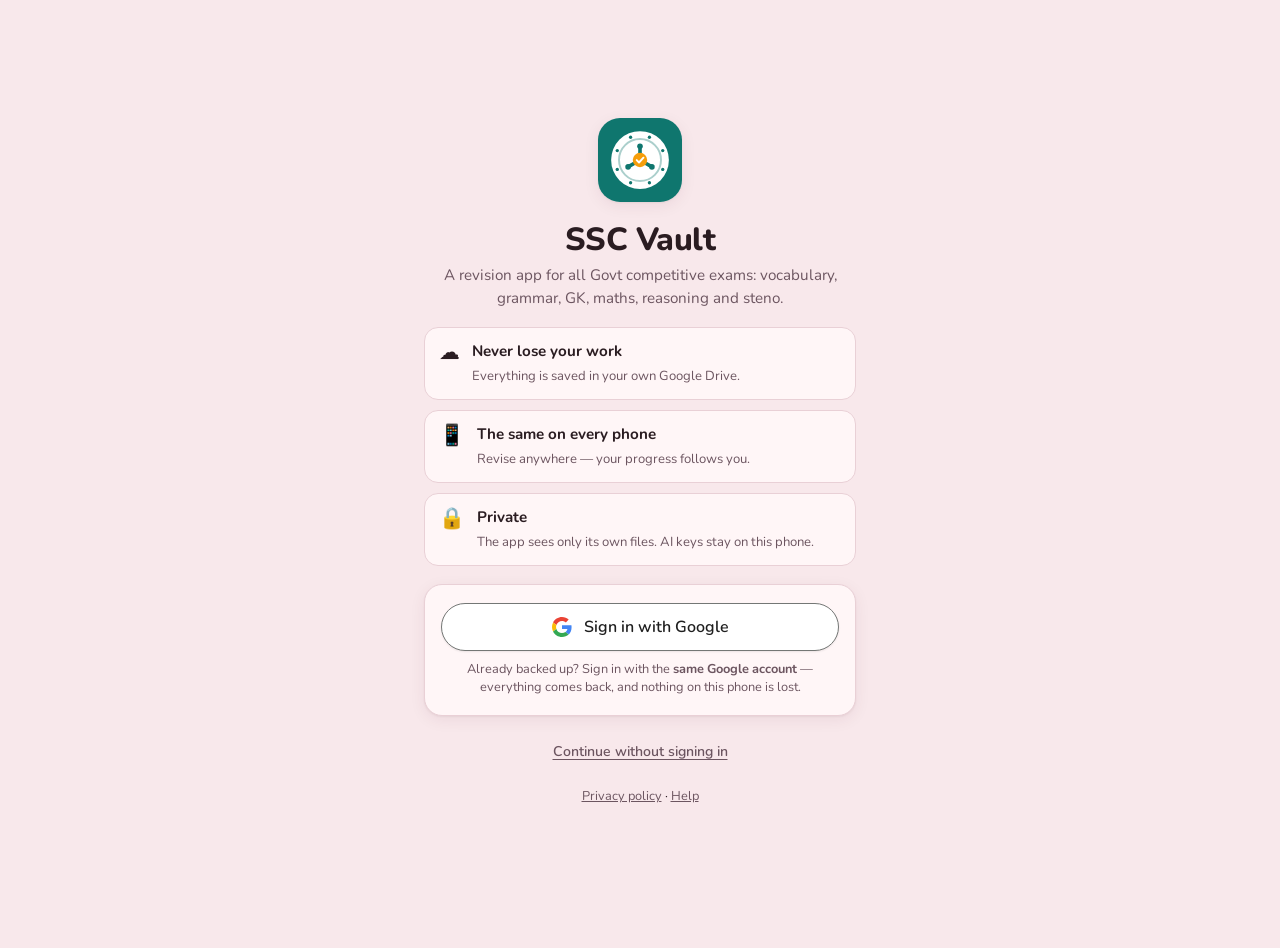
==== commit 88ac4e23: "SSC Vault a4dbd75" ====
--- a/index.html
+++ b/index.html
@@ -9,29 +9,17 @@
     <link rel="icon" href="./icon.svg?v=193gaff" type="image/svg+xml" />
     <link rel="apple-touch-icon" href="./icon-192.png?v=193gaff" />
     <title>SSC Vault</title>
-    <script type="module" crossorigin src="./assets/index-CQ4JLOdv.js"></script>
-    <link rel="stylesheet" crossorigin href="./assets/index-BPt7v1WV.css">
+    <script type="module" crossorigin src="./assets/index-F5ZC5sHN.js"></script>
+    <link rel="stylesheet" crossorigin href="./assets/index-iLZdwhye.css">
   </head>
   <body>
     <header class="topbar">
       <button class="brand" type="button" data-nav="home" aria-label="Start screen">
-        <img src="./icon.svg?v=193gaff" alt="" width="28" height="28" />
+        <img src="./icon.svg?v=193gaff" alt="" width="30" height="30" />
         <span class="brand-name">SSC Vault</span>
-        <span class="exam-badge" id="examBadge"></span>
-        <small class="brand-sub">Your personal SSC question repository</small>
       </button>
-      <div class="section-switch" role="group" aria-label="Part of the app">
-        <button type="button" data-nav="today" data-sec="vocab">📘<span class="lbl"> Vocab</span></button>
-        <button type="button" data-nav="g-today" data-sec="grammar">📗<span class="lbl"> Grammar</span></button>
-        <button type="button" data-nav="k-today" data-sec="gk">🌍<span class="lbl"> GK</span></button>
-        <button type="button" data-nav="c-today" data-sec="comp">💻<span class="lbl"> Computer</span></button>
-        <button type="button" data-nav="m-today" data-sec="maths">🔢<span class="lbl"> Maths</span></button>
-        <button type="button" data-nav="r-today" data-sec="reasoning">🧩<span class="lbl"> Reasoning</span></button>
-        <button type="button" data-nav="x-today" data-sec="sci" hidden>📚<span class="lbl"> Subjects</span></button>
-        <button type="button" data-nav="h-today" data-sec="hindi" hidden>🇮🇳<span class="lbl"> Hindi</span></button>
-        <button type="button" data-nav="s-test" data-sec="steno">✍️<span class="lbl"> Steno</span></button>
-        <button type="button" data-nav="e-live" data-sec="speak">🗣️<span class="lbl"> Speak</span></button>
-      </div>
+      <button class="subj-pill" id="subjPill" type="button" data-action="subject-pick" hidden></button>
+      <span class="top-gap" aria-hidden="true"></span>
       <button class="audio-chip" id="audioChip" type="button" data-action="audio-class" aria-label="Audio Class — listen and revise" title="🔊 Audio Class — listen and revise hands-free">🔊</button>
       <button class="ai-chip" id="aiChip" type="button" data-action="ai-quick" aria-live="polite" hidden></button>
       <button class="sync-chip" id="syncChip" data-action="sync" type="button" aria-live="polite">Local only</button>
--- a/assets/index-iLZdwhye.css
+++ b/assets/index-iLZdwhye.css
@@ -0,0 +1 @@
+:root{--bg:#f3f7f6;--surface:#fff;--surface-2:#eaf1ef;--ink:#17242a;--ink-2:#55656b;--line:#dbe5e2;--primary:#0f766e;--primary-ink:#fff;--primary-soft:#dcefec;--saffron:#d97706;--saffron-soft:#fdf1dc;--ok:#15803d;--ok-soft:#dcf3e3;--bad:#b91c1c;--bad-soft:#fbe3e3;--warn:#a16207;--mark:#fde68a;--nt-n:#1d4ed8;--nt-eq:#c2410c;--nt-op:#64748b;--nt-v:#0f766e;--nt-ang:#db2777;--nt-hl:#fde047;--nt-grid:#0f766e12;--sticky:#fef3a7;--sticky-ink:#3f3a1b;--hand:"Kalam", "Segoe Print", "Comic Sans MS", var(--sans);--radius:16px;--shadow:0 1px 2px #0f28240f, 0 4px 16px #0f282412;--serif:"Fraunces Variable", "Iowan Old Style", "Palatino Linotype", Georgia, "Noto Serif", serif;--system:system-ui, -apple-system, "Segoe UI", Roboto, "Noto Sans", "Noto Sans Devanagari", "Noto Sans Tamil", sans-serif;--sans:"Nunito Variable", "Noto Sans Devanagari", "Noto Sans Tamil", var(--system);--lightningcss-light:initial;--lightningcss-dark: ;color-scheme:light}@media (prefers-color-scheme:dark){:root:not([data-theme=light]){--bg:#0f1615;--surface:#18211f;--surface-2:#212c2a;--ink:#e8f0ee;--ink-2:#9fb0ac;--line:#2b3835;--primary:#5eead4;--primary-ink:#0b1312;--primary-soft:#173a36;--saffron:#f5b453;--saffron-soft:#3a2c14;--ok:#4ade80;--ok-soft:#173524;--bad:#f87171;--bad-soft:#3d1a1a;--warn:#facc15;--mark:#6b5310;--nt-n:#93c5fd;--nt-eq:#fdba74;--nt-op:#94a3b8;--nt-v:#5eead4;--nt-ang:#f9a8d4;--nt-hl:#facc1561;--nt-grid:#5eead40f;--sticky:#3a3416;--sticky-ink:#fdf3c4;--shadow:0 1px 2px #0000004d;--lightningcss-light: ;--lightningcss-dark:initial;color-scheme:dark}}:root[data-theme=dark]{--bg:#0f1615;--surface:#18211f;--surface-2:#212c2a;--ink:#e8f0ee;--ink-2:#9fb0ac;--line:#2b3835;--primary:#5eead4;--primary-ink:#0b1312;--primary-soft:#173a36;--saffron:#f5b453;--saffron-soft:#3a2c14;--ok:#4ade80;--ok-soft:#173524;--bad:#f87171;--bad-soft:#3d1a1a;--warn:#facc15;--mark:#6b5310;--nt-n:#93c5fd;--nt-eq:#fdba74;--nt-op:#94a3b8;--nt-v:#5eead4;--nt-ang:#f9a8d4;--nt-hl:#facc1561;--nt-grid:#5eead40f;--sticky:#3a3416;--sticky-ink:#fdf3c4;--lightningcss-light: ;--lightningcss-dark:initial;color-scheme:dark}*{box-sizing:border-box}html{-webkit-text-size-adjust:100%}body{background:var(--bg);color:var(--ink);font:16px/1.5 var(--sans);padding-bottom:calc(76px + env(safe-area-inset-bottom));margin:0}body.no-scroll{overflow:hidden}h1{font:700 1.6rem/1.2 var(--serif);margin:8px 0 12px}h2,h3{margin:0 0 8px}h3{font-size:1.05rem}code{background:var(--surface-2);border-radius:6px;padding:1px 5px;font-size:.9em}.muted{color:var(--ink-2)}.small{font-size:.85rem}.center{text-align:center}.warn{color:var(--warn)}.error{color:var(--bad)}mark{background:var(--mark);color:inherit;border-radius:3px;padding:0 2px}.topbar{z-index:5;padding:calc(10px + env(safe-area-inset-top)) 16px 10px;background:color-mix(in srgb, var(--bg) 88%, transparent);-webkit-backdrop-filter:blur(10px);backdrop-filter:blur(10px);border-bottom:1px solid var(--line);justify-content:space-between;align-items:center;display:flex;position:sticky;top:0}.brand{font:700 1.15rem var(--serif);color:var(--ink);cursor:pointer;background:0 0;border:0;align-items:center;gap:8px;min-width:0;padding:0;display:flex}.brand span{white-space:nowrap;text-overflow:ellipsis;overflow:hidden}.brand-sub{display:none}body.at-home .brand{text-align:left;grid-template-columns:auto 1fr;align-items:center;column-gap:8px;display:grid}body.at-home .brand img{grid-row:span 2}body.at-home .brand-sub{font:500 .68rem/1.25 var(--sans);color:var(--ink-2);letter-spacing:.01em;white-space:normal;max-width:15em;display:block}.section-switch{border:1px solid var(--line);background:var(--surface);border-radius:999px;flex:none;padding:2px;display:inline-flex}.section-switch button{color:var(--ink-2);font:600 .8rem var(--sans);cursor:pointer;white-space:nowrap;background:0 0;border:0;border-radius:999px;padding:4px 10px}.section-switch button.active{background:var(--primary-soft);color:var(--primary)}@media (min-width:601px) and (max-width:860px){.section-switch .lbl{display:none}.section-switch button{padding:4px 9px;font-size:1rem}}.topbar{gap:10px}.tabbar[hidden]{display:none}.sync-chip{border:1px solid var(--line);background:var(--surface);color:var(--ink-2);font:600 .8rem var(--sans);cursor:pointer;border-radius:999px;padding:5px 12px}.sync-chip.ok{color:var(--ok);border-color:color-mix(in srgb, var(--ok) 35%, var(--line))}.sync-chip.warn{color:var(--warn)}.sync-chip.err{color:var(--bad)}.sync-chip.syncing{color:var(--primary)}.sync-chip{text-overflow:ellipsis;white-space:nowrap;flex:none;max-width:9em;padding:4px 10px;font-size:.76rem;line-height:1.2;overflow:hidden}.ai-chip{max-width:15em;font:700 .72rem/1.2 var(--sans);white-space:nowrap;text-overflow:ellipsis;border:1px solid #0000;border-radius:999px;flex:none;align-items:center;gap:5px;padding:4px 9px;display:inline-flex;overflow:hidden}.ai-chip[hidden]{display:none}.ai-chip:before{content:"";background:currentColor;border-radius:50%;flex:none;width:7px;height:7px}.ai-chip.connecting{color:#1d4ed8;background:#dbeafe;border-color:#bfdbfe}.ai-chip.connecting:before{animation:1s ease-in-out infinite ai-blink}.ai-chip.ok{color:#15803d;background:#dcfce7;border-color:#bbf7d0}.ai-chip.error{color:var(--bad);background:var(--bad-soft)}@keyframes ai-blink{50%{opacity:.25}}:root[data-theme=dark] .ai-chip.connecting{color:#93c5fd;background:#172554;border-color:#1e3a8a}:root[data-theme=dark] .ai-chip.ok{color:#86efac;background:#052e16;border-color:#14532d}@media (prefers-color-scheme:dark){:root:not([data-theme=light]) .ai-chip.connecting{color:#93c5fd;background:#172554;border-color:#1e3a8a}:root:not([data-theme=light]) .ai-chip.ok{color:#86efac;background:#052e16;border-color:#14532d}}main{outline:none;max-width:680px;margin:0 auto;padding:12px 16px 24px}.tabbar{z-index:6;background:var(--surface);border-top:1px solid var(--line);padding-bottom:env(safe-area-inset-bottom);grid-auto-columns:1fr;grid-auto-flow:column;display:grid;position:fixed;bottom:0;left:0;right:0}.tabbar button{color:var(--ink-2);font:600 .7rem var(--sans);cursor:pointer;white-space:nowrap;background:0 0;border:0;flex-direction:column;align-items:center;gap:2px;min-width:0;padding:8px 0 6px;display:flex}.tabbar .ico{filter:grayscale();opacity:.7;font-size:1.25rem}.tabbar button.active .ico{filter:none;opacity:1}.card{background:var(--surface);border:1px solid var(--line);border-radius:var(--radius);box-shadow:var(--shadow);margin:12px 0;padding:16px}.row{align-items:center;gap:8px;margin:8px 0;display:flex}.row.between{justify-content:space-between}.row.center{justify-content:center}.stack{gap:10px;margin-top:16px;display:grid}.two{grid-template-columns:1fr 1fr;gap:10px;display:grid}.btn{border:1px solid var(--line);background:var(--surface);color:var(--ink);font:600 .95rem var(--sans);cursor:pointer;border-radius:12px;justify-content:center;align-items:center;gap:6px;min-height:44px;padding:11px 16px;text-decoration:none;display:inline-flex}.btn.small{border-radius:10px;min-height:36px;padding:7px 12px;font-size:.85rem}.btn.primary{background:var(--primary);border-color:var(--primary);color:var(--primary-ink)}.btn.ghost{background:0 0}.btn.danger{color:var(--bad)}.btn.block{width:100%;margin-top:12px}.btn:disabled{opacity:.5;cursor:not-allowed}.icon-btn{border:1px solid var(--line);background:var(--surface-2);color:var(--ink);cursor:pointer;border-radius:50%;flex:none;width:44px;height:44px;font-size:1.1rem}input[type=text],input[type=password],input[type=search],input[type=number],input:not([type]),select,textarea{width:100%;font:1rem var(--sans);color:var(--ink);background:var(--surface);border:1px solid var(--line);border-radius:10px;padding:10px 12px}textarea{resize:vertical}input:focus,select:focus,textarea:focus,button:focus-visible{outline:2px solid var(--primary);outline-offset:1px}.field{font:600 .85rem var(--sans);color:var(--ink-2);gap:4px;margin:10px 0;display:grid}.toggle{align-items:center;gap:10px;margin:10px 0;display:flex}.toggle input{width:20px;height:20px;accent-color:var(--primary)}.badge{font:700 .7rem var(--sans);background:var(--surface-2);color:var(--ink-2);white-space:nowrap;border-radius:999px;padding:1px 8px;display:inline-block}.badge.learning{background:var(--saffron-soft);color:var(--saffron)}.badge.mastered{background:var(--ok-soft);color:var(--ok)}.badge.dup{background:var(--surface-2)}.badge.similar{background:var(--saffron-soft);color:var(--saffron)}.badge.easy{background:var(--bad-soft);color:var(--bad)}.progress{background:var(--surface-2);border-radius:99px;height:8px;margin:8px 0 12px;overflow:hidden}.progress span{background:var(--primary);border-radius:99px;height:100%;transition:width .3s;display:block}.hero{padding:24px 4px}.today-head{justify-content:space-between;align-items:flex-end;display:flex}.eyebrow{font:700 .75rem var(--sans);letter-spacing:.08em;text-transform:uppercase;color:var(--ink-2);margin:0}.streak{font:700 1.1rem var(--sans);background:var(--saffron-soft);color:var(--saffron);border-radius:999px;padding:6px 12px}.stats{grid-template-columns:repeat(4,1fr);gap:8px;display:grid}.stats div{background:var(--surface);border:1px solid var(--line);text-align:center;border-radius:12px;padding:8px}.stats b{font-size:1.3rem;display:block}.stats span{color:var(--ink-2);font-size:.75rem}.wotd{border-color:color-mix(in srgb, var(--saffron) 45%, var(--line));background:linear-gradient(180deg, var(--saffron-soft), var(--surface) 140px)}.wotd .eyebrow{color:var(--saffron)}.plan-list{margin:0;padding:0;list-style:none}.plan-list li{border-bottom:1px solid var(--line);cursor:pointer;grid-template-columns:26px 1fr auto auto;align-items:center;gap:8px;padding:10px 2px;display:grid}.plan-list li:last-child{border-bottom:0}.tick{border:2px solid var(--line);border-radius:50%;place-items:center;width:22px;height:22px;font-size:.75rem;font-weight:800;display:grid}.tick.ok{background:var(--ok);border-color:var(--ok);color:#fff}.tick.again{background:var(--saffron);border-color:var(--saffron);color:#fff}.pw{font-weight:700}.ph{color:var(--ink-2);text-overflow:ellipsis;white-space:nowrap;max-width:34vw;font-size:.9rem;overflow:hidden}.done-msg{text-align:center;margin:12px 0 0}.whead{justify-content:space-between;align-items:flex-start;gap:12px;display:flex}.whead>div:first-child{flex:1;min-width:0}.wword.fit{white-space:nowrap;overflow-wrap:normal}.wword.fit.wrap{white-space:normal;overflow-wrap:break-word}.whead.stack{flex-wrap:wrap}.whead.stack>div:first-child{flex-basis:100%}.wword{font:700 1.5rem/1.15 var(--serif);overflow-wrap:anywhere;margin:4px 0}.whead.big .wword{font-size:2.1rem}.wsub{color:var(--ink-2);flex-wrap:wrap;gap:4px 10px;font-size:.9rem;display:flex}.pos{font-style:italic}.say{letter-spacing:.02em;font-weight:600}.ipa{font-family:Charis SIL,Doulos SIL,Noto Sans,sans-serif}.star{color:var(--saffron)}.wdetails{margin-top:10px}.meaning{margin:6px 0;font-size:1.1rem}.hindi,.tamil{align-items:baseline;gap:8px;margin:6px 0;font-size:1.1rem;display:flex}.lang-tag{font:700 .7rem var(--sans);background:var(--surface-2);color:var(--ink-2);border-radius:6px;padding:2px 6px}.sentences{margin:10px 0;padding-left:20px}.sentences li{margin:4px 0}.chips{flex-wrap:wrap;align-items:center;gap:6px;margin:8px 0;display:flex}.chip-label{font:700 .75rem var(--sans);color:var(--ink-2);margin-right:2px}.chip{background:var(--surface-2);border-radius:999px;padding:2px 10px;font-size:.85rem}.chip.syn{background:var(--ok-soft)}.chip.ant{background:var(--bad-soft)}.tip{background:var(--primary-soft);border-radius:12px;margin:10px 0;padding:10px 12px;font-size:.95rem}.tip strong{text-transform:uppercase;letter-spacing:.06em;color:var(--primary);font-size:.72rem;display:block}.context{color:var(--ink-2);font-size:.9rem;font-style:italic}.mode{border-radius:12px;padding:10px 12px;font-size:.92rem}.mode.on{background:var(--ok-soft)}.mode.off{background:var(--saffron-soft)}.add-grid,.quiz-grid{grid-template-columns:1fr 1fr;gap:10px;margin:12px 0;display:grid}.add-tile,.quiz-tile{text-align:left;background:var(--surface);border:1px solid var(--line);border-radius:var(--radius);cursor:pointer;box-shadow:var(--shadow);color:var(--ink);font:inherit;flex-direction:column;align-items:flex-start;gap:2px;padding:14px;display:flex}.add-tile span:last-child,.quiz-tile span:last-child{color:var(--ink-2);font-size:.82rem}.big-ico{font-size:1.8rem;line-height:1.2}.busy{padding:40px 16px}.spinner{border:4px solid var(--primary-soft);border-top-color:var(--primary);border-radius:50%;width:42px;height:42px;margin:0 auto 12px;animation:.9s linear infinite spin}@keyframes spin{to{transform:rotate(360deg)}}.cand-list{margin:8px 0 90px;padding:0;list-style:none}.cand label{background:var(--surface);border:1px solid var(--line);cursor:pointer;border-radius:12px;gap:12px;margin:8px 0;padding:12px;display:flex}.cand input{width:22px;height:22px;accent-color:var(--primary);flex:none;margin-top:2px}.cand.dup label{opacity:.55;cursor:default}.cand-body{gap:2px;min-width:0;display:grid}.cand-top{flex-wrap:wrap;align-items:center;gap:6px;display:flex}.cand-top b{font:700 1.1rem var(--serif)}.cand-meaning{font-size:.92rem}.cand-hindi{color:var(--ink-2);font-size:.92rem}.diff{color:var(--saffron);letter-spacing:1px;font-size:.55rem}.sticky-actions{left:0;right:0;bottom:calc(60px + env(safe-area-inset-bottom));z-index:4;background:linear-gradient(transparent, var(--bg) 30%);padding:8px 16px;position:fixed}.sticky-actions .btn{max-width:648px;margin:0 auto;display:flex}.filter-row{scrollbar-width:none;gap:6px;padding:10px 0 4px;display:flex;overflow-x:auto}.fchip{border:1px solid var(--line);background:var(--surface);color:var(--ink-2);font:600 .82rem var(--sans);white-space:nowrap;cursor:pointer;border-radius:999px;padding:6px 12px}.fchip.active{background:var(--primary);color:var(--primary-ink);border-color:var(--primary)}#sort{width:auto;padding:6px 10px;font-size:.88rem}.word-list{background:var(--surface);border:1px solid var(--line);border-radius:var(--radius);margin:8px 0;padding:0;list-style:none;overflow:hidden}.word-list li{border-bottom:1px solid var(--line);cursor:pointer;justify-content:space-between;gap:10px;padding:12px 14px;display:flex}.word-list li:last-child{border-bottom:0}.word-list b{font:700 1.05rem var(--serif)}.wl-meaning{color:var(--ink-2);text-overflow:ellipsis;-webkit-line-clamp:1;-webkit-box-orient:vertical;font-size:.85rem;display:-webkit-box;overflow:hidden}.wl-right{flex-direction:column;flex:none;align-items:flex-end;gap:4px;display:flex}.quiz-card{text-align:center}.quiz-prompt{margin:14px 0 18px}.qword{font:700 2rem var(--serif)}.qmeaning{font-size:1.2rem}.qsentence{font-size:1.1rem;line-height:1.6}.blank{color:var(--primary);letter-spacing:2px}.options{text-align:left;gap:10px;display:grid}.option{border:1.5px solid var(--line);background:var(--surface);color:var(--ink);font:1rem var(--sans);cursor:pointer;border-radius:12px;min-height:48px;padding:12px 14px}.option.correct{border-color:var(--ok);background:var(--ok-soft);font-weight:700}.option.wrong{border-color:var(--bad);background:var(--bad-soft)}.option.dim{opacity:.55}.score{font:700 3rem var(--serif);margin:4px 0}#overlay{z-index:20;background:#0a0a1473;display:none;position:fixed;inset:0}#overlay.open{justify-content:center;align-items:flex-end;display:flex}.sheet{background:var(--bg);width:100%;max-width:680px;max-height:94vh;padding:12px 16px calc(20px + env(safe-area-inset-bottom));border-radius:20px 20px 0 0;animation:.2s ease-out up;overflow-y:auto}@keyframes up{0%{opacity:.6;transform:translateY(30px)}}.sheet.tall{flex-direction:column;min-height:88vh;display:flex}.sheet.tall .flashcard{flex:1}.sheet.full{box-sizing:border-box;height:100vh;max-width:680px;height:100dvh;min-height:0;max-height:none;padding-bottom:calc(12px + env(safe-area-inset-bottom));border-radius:0;flex-direction:column;margin:0;display:flex;overflow:hidden}.sheet-bar{justify-content:space-between;align-items:center;margin-bottom:6px;display:flex}.flashcard{background:var(--surface);border:1px solid var(--line);border-radius:var(--radius);box-shadow:var(--shadow);margin:10px 0;padding:20px 16px}.recall{margin:26px 0 8px}.grades{grid-template-columns:repeat(5,1fr);gap:6px;display:grid}.grade{font:700 .9rem var(--sans);cursor:pointer;border:0;border-radius:12px;flex-direction:column;align-items:center;min-height:52px;padding:12px 4px;display:flex}.grade small{opacity:.8;font-size:.68rem;font-weight:500}.grade.again{background:var(--bad-soft);color:var(--bad)}.grade.hard{background:var(--saffron-soft);color:var(--saffron)}.grade.learned{background:color-mix(in srgb, var(--ok-soft) 55%, var(--saffron-soft));color:color-mix(in srgb, var(--ok) 65%, var(--saffron))}.grade.good{background:var(--ok-soft);color:var(--ok)}.grade.easy{background:var(--primary-soft);color:var(--primary)}.session-done{padding:20px 0}#toast{left:50%;top:calc(64px + env(safe-area-inset-top));background:var(--ink);color:var(--bg);opacity:0;pointer-events:none;z-index:30;border-radius:12px;width:max-content;max-width:calc(100vw - 32px);padding:10px 16px;font-size:.92rem;transition:all .25s;position:fixed;transform:translate(-50%,-12px)}#toast.show{opacity:1;transform:translate(-50%)}@media (min-width:720px){.sheet{border-radius:20px;margin-bottom:4vh}#overlay.open{align-items:center}.ph{max-width:200px}}.sheet.no-anim{animation:none}.key-list{gap:6px;margin:6px 0;padding:0;list-style:none;display:grid}.key-list li{background:var(--surface-2);border-radius:10px;flex-wrap:wrap;align-items:center;gap:8px;padding:6px 8px;font-weight:400;display:flex}.key-list li .icon-btn{margin-left:auto}.icon-btn.small{width:32px;height:32px;font-size:.85rem}.field .row input{flex:1}.source-line{color:var(--ink-2);align-items:center;gap:8px;margin:4px 0 10px;font-size:.9rem;display:flex}.source-line select{width:auto;padding:5px 8px;font-size:.88rem}.badge.bank{background:var(--primary-soft);color:var(--primary)}.two-words .tw{border-bottom:1px solid var(--line);cursor:pointer;gap:2px;padding:8px 0;display:grid}.two-words .tw:last-child{border-bottom:0}.two-words .tw b{font:700 1.15rem var(--serif)}.two-words .tw span{font-size:.92rem}.seg{background:var(--surface-2);border-radius:12px;grid-template-columns:1fr 1fr;gap:4px;margin:4px 0 8px;padding:4px;display:grid}.seg button{color:var(--ink-2);font:600 .88rem var(--sans);cursor:pointer;background:0 0;border:0;border-radius:9px;padding:8px 6px}.seg button.active{background:var(--surface);color:var(--ink);box-shadow:var(--shadow)}.explain{background:var(--surface-2);text-align:left;border-radius:10px;margin:10px 0 0;padding:8px 10px}.quiz-grid .quiz-tile:first-child{grid-column:1/-1}#info{z-index:25;background:#0a0a1480;display:none;position:fixed;inset:0}#info.open{justify-content:center;align-items:flex-end;display:flex}@media (min-width:720px){#info.open{align-items:center}}.whead-btns{flex:none;gap:8px;display:flex}.info-btn{color:var(--primary);font-size:1.2rem;font-weight:700}.info-inline{color:var(--primary);font:700 .95rem var(--sans)}.explain{align-items:center;gap:10px;display:flex}.explain p{flex:1;margin:0}.explain.ok{background:var(--ok-soft)}.explain.bad{background:var(--bad-soft)}.install-banner{flex-wrap:wrap;align-items:center;gap:8px 12px;padding:12px 14px;display:flex}.install-banner img{border-radius:10px;flex:none}.install-banner>div:nth-child(2){flex:170px;min-width:0}.install-banner p{margin:2px 0 0}.install-banner .ib-actions{align-items:center;gap:4px;margin-left:auto;display:flex}.made-by{text-align:center;color:var(--ink-2);margin:18px 0 4px;font-size:.9rem}.made-by span{opacity:.85;font-size:.8rem;display:block}.card.about{text-align:center}.card.about img{border-radius:12px}.card.about h3{margin:8px 0 2px}.card.about .made-by{margin:12px 0;font-size:1rem}.key-pick{margin:4px 0 8px}.key-pick select{width:100%}.key-list li.svc{align-items:flex-start}.key-list li.svc>div{flex:1;min-width:0}.key-list li.svc .model-in{width:100%;margin-top:4px;font-size:.85rem;display:block}.block{display:block}.ai-banner{border-radius:12px;margin:8px 0 12px;padding:10px 12px;font-size:.92rem}.ai-banner.ok{background:var(--ok-soft);color:var(--ink)}.ai-banner.warn{background:var(--saffron-soft);color:var(--ink)}.ai-banner .block{color:var(--ink-2);margin-top:4px}.home h1{margin:8px 0 16px}.home-card{text-align:left;background:var(--surface);border:1px solid var(--line);border-radius:var(--radius);width:100%;box-shadow:var(--shadow);cursor:pointer;color:var(--ink);font:inherit;align-items:center;gap:14px;margin-bottom:14px;padding:18px 16px;display:flex}.home-card:hover{border-color:var(--primary)}.home-ico{flex:none;font-size:2.2rem}.home-main{flex-direction:column;flex:1;gap:3px;min-width:0;display:flex}.home-main b{font:700 1.25rem var(--serif)}.home-main span{color:var(--ink-2);font-size:.92rem}.home-main .small{font-size:.82rem}.home-go{color:var(--ink-2);flex:none;font-size:1.8rem}.home-card.grammar .home-main b{color:var(--ok)}.home-card.vocab .home-main b{color:var(--primary)}.rule-head h2{font:700 1.2rem var(--serif);margin:6px 0 8px}.rule-head h2.big{font-size:1.45rem}.badge.topic{background:var(--ok-soft);color:var(--ok)}.rule-text{margin:6px 0 8px;font-size:1.02rem;line-height:1.5}.rule-hindi{color:var(--ink-2);margin:0 0 10px}.rule-block{border-radius:12px;margin:10px 0;padding:10px 12px;font-size:.95rem}.rule-block>b{text-transform:uppercase;letter-spacing:.06em;margin-bottom:4px;font-size:.74rem;display:block}.rule-block ul{margin:0;padding-left:18px}.rule-block li{margin:3px 0}.rule-block.ok{background:var(--ok-soft)}.rule-block.ok>b{color:var(--ok)}.rule-block.bad{background:var(--bad-soft)}.rule-block.bad>b{color:var(--bad)}.rule-block.fast{background:var(--saffron-soft)}.rule-block.mine{background:var(--primary-soft)}.rule-block.mine>b{color:var(--primary)}.rule-block.solver{background:var(--surface-2);border:1px dashed var(--line)}.rule-block .warn,.rule-block p.small{margin:6px 0 0}.cand-sol-btn{margin:4px 0 0 30px}.cand-sol{margin:4px 0 6px 30px}.mysol-box{gap:4px;margin:8px 0;display:grid}.mysol-box textarea{box-sizing:border-box;width:100%}.solver-badge{background:var(--surface-2)}.rule-block.fast>b,.fast-line b{color:var(--saffron)}.mistake{flex-direction:column;gap:2px;margin:6px 0;display:flex}.mistake .wrong{text-decoration:line-through;-webkit-text-decoration-color:var(--bad);text-decoration-color:var(--bad);color:var(--ink-2)}.mistake .wrong:before{content:"✗";color:var(--bad);margin-right:.35em;text-decoration:none;display:inline-block}.mistake .right{color:var(--ink);font-weight:600}.mistake .right:before{content:"✓ ";color:var(--ok)}.mistake small{color:var(--ink-2)}.rule-card .eyebrow{justify-content:space-between;align-items:center;display:flex}.flashcard .spot{color:var(--ink-2);margin:14px 0 6px}.flashcard .spot .sentence,.quiz-prompt.sentence{font:600 1.12rem var(--serif);color:var(--ink);margin-top:6px;display:block}.quiz-prompt.sentence{border-left:4px solid var(--primary);background:var(--surface-2);border-radius:8px;padding:10px 12px}.options.two{grid-template-columns:1fr 1fr}.recall-rule{margin:8px 0 12px}.rule-list li{justify-content:space-between;align-items:center;gap:10px;display:flex}.rule-list li b{font-weight:600}.cand-list.rules .cand-main{flex-direction:column;gap:3px;display:flex}.g-explain{align-items:flex-start}.g-explain .explain-text{flex:1;min-width:0}.g-explain .explain-text p{margin:4px 0}.recall-rule,.quiz-card .rule-block ul{text-align:left}.cand-main .badge{align-self:flex-start}.badge.adv{background:var(--saffron-soft);color:var(--saffron)}.adv-mark{font-size:.8rem}.source-line{flex-wrap:wrap;align-items:center;gap:6px 14px;display:flex}.home-card.gk .home-main b{color:var(--saffron)}.badge.topic{white-space:normal}.gk-q{font:600 1.1rem/1.45 var(--serif);margin:8px 0}.gk-a{color:var(--ok);margin:6px 0;font-weight:700}.gk-prompt{font:600 1.12rem/1.45 var(--serif)}.claim{border-left:4px solid var(--saffron);background:var(--saffron-soft);border-radius:8px;padding:8px 12px}.seg:has(button:nth-child(3)){grid-template-columns:1fr 1fr 1fr}.gk-cands .cand{margin:8px 0}.gk-cands .cand label{border-bottom-right-radius:0;border-bottom-left-radius:0;margin:0}.gk-cands .cand-main{flex-direction:column;gap:3px;display:flex}.cand-topic{background:var(--surface-2);border:1px solid var(--line);border-top:0;border-radius:0 0 12px 12px;gap:6px;padding:6px 10px;display:flex}.cand-topic select{flex:1;min-width:0;font-size:.85rem}.cand-topic input{width:5.5em;font-size:.85rem}.picker,.picker ul{margin:0;padding:0;list-style:none}.picker{margin:10px 0}.picker ul{padding-left:22px}.pick-row{align-items:center;gap:8px;padding:4px 0;display:flex}.pick-box{cursor:pointer;color:var(--primary);background:0 0;border:0;padding:2px;font-size:1.35rem;line-height:1}.pick-box.off{color:var(--ink-2)}.pick.off>.pick-row .pick-label{color:var(--ink-2);text-decoration:line-through}.pick-label{flex:1;min-width:0}.row.wrap{flex-wrap:wrap}.crumbs{color:var(--ink-2);margin:6px 0;font-size:.88rem}.topic-list{margin:8px 0;padding:0;list-style:none}.topic-list li{background:var(--surface);border:1px solid var(--line);cursor:pointer;border-radius:12px;grid-template-columns:1fr auto;align-items:center;gap:4px 10px;margin:8px 0;padding:12px;display:grid}.topic-list .t-name{font-weight:700}.topic-list .cov{grid-column:1;gap:4px;display:grid}.topic-list .home-go{grid-area:1/2/span 2;font-size:1.4rem}.cov .bar{background:var(--surface-2);border-radius:3px;height:6px;display:block;position:relative;overflow:hidden}.cov .bar span{border-radius:3px;position:absolute;top:0;bottom:0;left:0}.cov .bar .seen{background:var(--primary-soft)}.cov .bar .mast{background:var(--ok)}#kPromptText{width:100%;font:.82rem/1.4 ui-monospace,SFMono-Regular,Menlo,monospace}.add-tile.wide{grid-column:1/-1}.chat-panel{border-color:var(--primary)}.chat-files{flex-wrap:wrap;gap:8px;margin:6px 0;padding:0;list-style:none;display:flex}.chat-files li{max-width:100%;color:var(--ink-2);align-items:center;gap:6px;font-size:.85rem;display:flex}.chat-files img{object-fit:cover;border:1px solid var(--line);border-radius:6px;width:64px;height:48px}.chat-files span{text-overflow:ellipsis;white-space:nowrap;max-width:180px;overflow:hidden}.steps{margin:8px 0;padding-left:20px}.steps li{margin:4px 0}#kChatPanel,#kPasteCard{scroll-margin-top:130px}.home-card.quant .home-main b{color:var(--ink)}.badge.type{background:var(--saffron-soft);color:var(--saffron);white-space:normal}.badge.formula{background:var(--primary-soft);color:var(--primary)}.q-head{flex-wrap:wrap;gap:4px;display:flex}.q-text,.q-prompt{font:600 1.05rem/1.5 var(--sans);overflow-wrap:anywhere;margin:8px 0}.q-title{font:700 1.15rem var(--serif);margin:8px 0 6px}.formula-box{background:var(--surface-2);border-left:4px solid var(--primary);overflow-wrap:anywhere;text-align:left;border-radius:8px;margin:8px 0;padding:8px 12px;font:600 1rem/1.55 ui-monospace,SFMono-Regular,Menlo,Consolas,monospace}.formula-box>b{font:700 .72rem var(--sans);text-transform:uppercase;letter-spacing:.06em;color:var(--primary);margin-bottom:2px;display:block}.formula-box.center{text-align:center}.rule-block.ok>b{display:block}.formula-sheet{margin:6px 0 0;padding:0;list-style:none}.formula-sheet li{border-top:1px solid var(--line);cursor:pointer;padding:10px 0}.formula-sheet li:first-child{border-top:0}.formula-sheet .formula-box{margin:6px 0 4px;font-size:.9rem}.rule-list li.variant,.q-cands .cand.variant{margin-left:22px}.rule-list li.variant{border-left:3px solid var(--saffron-soft)}.q-cands .cand.variant label{border-radius:12px}.cand-topic input[type=text]{flex:1;width:auto;min-width:0;font-size:.85rem}.cand-topic{flex-wrap:wrap}.options .option{white-space:normal;overflow-wrap:anywhere}#mChatPanel,#mPasteCard{scroll-margin-top:130px}#mPromptText{width:100%;font:.82rem/1.4 ui-monospace,SFMono-Regular,Menlo,monospace}.home-card.maths .home-main b,.home-card.reasoning .home-main b{color:var(--ink)}#rChatPanel,#rPasteCard{scroll-margin-top:130px}#rPromptText{width:100%;font:.82rem/1.4 ui-monospace,SFMono-Regular,Menlo,monospace}@media (max-width:600px){.topbar{flex-wrap:wrap;row-gap:8px}.brand{flex:1}.section-switch{grid-template-columns:repeat(var(--parts,7), 1fr);order:3;width:100%;display:grid}.section-switch button{flex-direction:column;align-items:center;gap:1px;padding:5px 2px;font-size:.74rem;line-height:1.1;display:flex}.section-switch .lbl{text-overflow:ellipsis;max-width:100%;font-size:.62rem;display:block;overflow:hidden}}.fig{max-width:360px;color:var(--ink);background:var(--surface-2);text-align:center;border-radius:12px;margin:10px auto;padding:6px}.fig svg{width:100%;height:auto;max-height:260px;margin:0 auto;display:block;overflow:visible}.fig svg text{fill:currentColor;font-family:var(--sans)}.fig .hl{stroke:var(--primary)}.fig text.hl{fill:var(--primary);stroke:none}.fig img{background:#fff;border-radius:8px;max-width:100%;max-height:300px;margin:6px auto 0;display:block}.fig.small{max-width:220px;margin:6px 0;padding:4px}.fig.small svg{max-height:150px}.cand-main .fig.small{margin:4px 0}.fig figcaption{margin:8px 0 2px}.fig-actions{border-top:1px solid var(--line);margin-top:12px;padding-top:10px}.fig-actions p{margin:0 0 6px}.area-entry{text-align:left;cursor:pointer;width:100%;font:inherit;color:var(--ink);border:1px solid var(--line);align-items:center;gap:12px;display:flex}.area-entry:hover{border-color:var(--primary)}.area-entry>span:nth-child(2){flex:1;min-width:0}.area-levels button{justify-items:center;gap:2px;padding:8px 2px;font-size:.78rem;display:grid}.area-levels small{color:var(--ink-2);font-weight:700}.chips .chip{cursor:pointer;font:600 .82rem var(--sans);color:var(--ink);border:0;padding:5px 12px}.chips .chip.on{background:var(--primary);color:#fff}.area-sec{padding:0}.area-sec>summary{cursor:pointer;justify-content:space-between;align-items:center;padding:12px 14px;list-style:none;display:flex}.area-sec>summary::-webkit-details-marker{display:none}.area-notes{margin:0;padding:0 14px 10px;list-style:none}.area-notes>li{border-top:1px solid var(--line);padding:9px 0;line-height:1.45}.area-q{margin-top:4px;font-size:.9rem}.area-q summary{cursor:pointer;color:var(--ink-2)}.area-q p{margin:4px 0 0 18px}.area-tools summary{cursor:pointer;color:var(--ink-2);margin-top:6px}.badge.exam{vertical-align:1px;padding:1px 6px;font-size:.68rem}.badge.exam.ssc{background:var(--ok-soft);color:var(--ok)}.badge.exam.upsc{background:var(--primary-soft);color:var(--primary)}.badge.exam.rbi{background:var(--saffron-soft);color:var(--saffron)}.area-move{border:1px solid var(--primary);background:var(--primary-soft)}.area-move p{margin:4px 0 10px}.prep-grid{grid-template-columns:repeat(auto-fill,minmax(140px,1fr));gap:10px;margin:8px 0 12px;display:grid}.prep-tile{background:var(--surface-2);border-radius:12px;gap:6px;margin:0;padding:6px;display:grid}.prep-tile.off{opacity:.45}.prep-pic{background:#fff;border-radius:8px;justify-content:center;align-items:center;height:150px;display:flex;position:relative;overflow:hidden}.prep-pic img{object-fit:contain;max-width:100%;max-height:150px}.prep-pic .badge{position:absolute;bottom:4px;left:4px}.prep-tile figcaption{flex-wrap:wrap;justify-content:center;align-items:center;gap:4px;display:flex}.prep-tile figcaption .btn.small{padding:4px 9px}.prep-check{font:600 .82rem var(--sans);align-items:center;gap:4px;margin-right:auto;display:flex}.prep-file{margin:10px 0 4px}.toggle.small{color:var(--ink-2);font-size:.85rem}.prep-actions{background:var(--bg);margin-top:4px;padding:10px 0 4px;position:sticky;bottom:0;box-shadow:0 -10px 12px -10px #00000040}.crop-hint{margin:0 0 8px}.crop-stage{background:#15151c;border-radius:12px;flex:1;justify-content:center;align-items:center;min-height:0;padding:20px;display:flex;overflow:hidden}.cropper{touch-action:none;-webkit-user-select:none;user-select:none;flex:none;position:relative}.cropper img{pointer-events:none;background:#fff;width:100%;height:100%;display:block}.crop-box{box-sizing:border-box;outline:1px solid var(--primary);cursor:move;touch-action:none;border:2px solid #fff;position:absolute}.crop-dim{pointer-events:none;width:100%;height:100%;position:absolute;inset:0}.crop-box.active{outline:3px solid var(--saffron)}.crop-n{background:var(--primary);color:#fff;min-width:22px;height:22px;font:800 .8rem/22px var(--sans);text-align:center;pointer-events:none;border-radius:11px;position:absolute;top:6px;left:6px}.crop-n:empty{display:none}.crop-box .h{background:var(--primary);touch-action:none;border:3px solid #fff;border-radius:50%;width:30px;height:30px;margin:-15px;position:absolute;box-shadow:0 1px 4px #0006}.crop-box .h[data-h=tl]{cursor:nwse-resize;top:0;left:0}.crop-box .h[data-h=tr]{cursor:nesw-resize;top:0;right:0}.crop-box .h[data-h=bl]{cursor:nesw-resize;bottom:0;left:0}.crop-box .h[data-h=br]{cursor:nwse-resize;bottom:0;right:0}.crop-actions{gap:8px;padding-top:10px;display:flex}.crop-actions .btn{flex:1}.usage-list{margin:8px 0 0;padding:0;list-style:none}.usage-list>li{border-top:1px solid var(--line);gap:3px;padding:10px 0;display:grid}.usage-title{font-weight:700}.usage-list .row{margin:4px 0 0}.layout-chips{margin:6px 0 2px}.day-head{font:700 .9rem var(--sans);color:var(--ink-2);margin:16px 2px 4px}.home-grid{grid-template-columns:repeat(2,1fr);grid-template-rows:repeat(var(--rows2,4), minmax(0, 1fr));gap:12px;min-height:300px;margin:4px 0 0;display:grid;position:relative}@media (min-width:600px){.home-grid{grid-template-columns:repeat(4,1fr);grid-template-rows:repeat(var(--rows-wide,2), minmax(0, 1fr))}.home-grid.cols3{grid-template-columns:repeat(3,1fr)}}.home-grid .home-cube{aspect-ratio:auto;height:100%}body.at-home,body.at-home main{padding-bottom:0}.home{padding:0}.home-cube{aspect-ratio:1;border:1px solid var(--line);background:var(--surface);color:var(--ink);font:inherit;text-align:center;cursor:pointer;box-shadow:var(--shadow);border-radius:18px;flex-direction:column;justify-content:center;align-items:center;gap:4px;min-width:0;padding:10px;display:flex;overflow:hidden}.home-cube:hover,.home-cube:focus-visible{border-color:var(--primary)}.home-cube .cube-ico{font-size:2.4rem;line-height:1.1}.home-cube b{font:700 1.1rem var(--serif)}.home-cube .cube-line{color:var(--ink-2);text-overflow:ellipsis;max-width:100%;font-size:.82rem;line-height:1.3;overflow:hidden}.home-cube.vocab b{color:var(--primary)}.home-cube.grammar b,.home-cube.gk b{color:var(--ok)}.home-cube.maths b,.home-cube.reasoning b{color:var(--saffron)}.home-cube.steno b{color:var(--primary)}.steno-list li.picked{background:var(--primary-soft)}.steno-rules{grid-template-columns:repeat(auto-fit,minmax(150px,1fr));gap:0 12px;display:grid}.field.inline{align-items:center;gap:8px;margin:0;display:flex}.warn-card{border-color:var(--saffron);background:var(--saffron-soft)}.steno-type{flex-direction:column;flex:1;gap:8px;min-height:0;display:flex}.sheet.full:has(.steno-type){max-width:1200px}.steno-bar{flex-wrap:wrap;align-items:center;gap:6px;display:flex}.steno-bar-gap{flex:1}.steno-timer{background:var(--surface-2);border-radius:10px;padding:2px 10px;font:700 1.6rem ui-monospace,SFMono-Regular,Menlo,monospace}.steno-timer.low{background:var(--bad-soft);color:var(--bad)}.steno-input{box-sizing:border-box;resize:none;width:100%;min-height:0;font:400 var(--steno-font,22px) / 1.6 "Courier New", ui-monospace, monospace;border-radius:12px;flex:1;padding:14px 16px}.steno-passage{border:1px dashed var(--line);max-height:32vh;font-size:calc(var(--steno-font,22px) * .8);background:var(--surface-2);border-radius:12px;padding:10px 14px;line-height:1.55;overflow:auto}@media (min-width:900px){.steno-type.with-passage{grid-template-rows:auto 1fr;grid-template-columns:1fr 1fr;display:grid}.steno-type.with-passage .steno-bar{grid-column:1/-1}.steno-type.with-passage .steno-passage{box-sizing:border-box;height:100%;max-height:none}}.steno-score.pass{border-color:var(--ok)}.steno-score.fail{border-color:var(--bad)}.steno-verdict{font:700 1.8rem var(--serif);flex-wrap:wrap;align-items:baseline;gap:10px;display:flex}.steno-score.pass .steno-verdict{color:var(--ok)}.steno-score.fail .steno-verdict{color:var(--bad)}.steno-verdict span{font:600 1rem var(--sans);color:var(--ink-2)}.steno-group summary{cursor:pointer;padding:6px 0}.steno-mistakes{margin:4px 0 8px;padding-left:26px}.steno-mistakes li{margin:3px 0}.bad-text{color:var(--bad)}.ok-text{color:var(--ok)}.steno-marked{overflow-wrap:anywhere;font:400 1.05rem/1.9 Courier New,ui-monospace,monospace}.mk-bad{color:var(--bad);background:var(--bad-soft);border-radius:4px;padding:0 2px;text-decoration:line-through}.mk-ok{color:var(--ok);background:var(--ok-soft);border-radius:4px;padding:0 2px;font-weight:700;text-decoration:none}.mk-missing:before{content:"⟨"}.mk-missing:after{content:"⟩"}.mk-half{background:var(--saffron-soft);color:inherit;border-bottom:2px solid var(--saffron);border-radius:3px}.steno-pics{gap:8px;margin:8px 0;display:flex;overflow-x:auto}.steno-pic{border:1px solid var(--line);cursor:zoom-in;background:#fff;border-radius:10px;flex:none;width:120px;height:150px;padding:0;position:relative;overflow:hidden}.steno-pic img{object-fit:cover;object-position:top;width:100%;height:100%}.steno-pic span{color:#fff;background:#0000008c;padding:3px;font-size:.75rem;position:absolute;bottom:0;left:0;right:0}.steno-zoom{background:#fff;border-radius:10px;flex:1;overflow:auto}.steno-zoom img{max-width:none;display:block}.steno-draft{box-sizing:border-box;width:100%;font:400 1rem/1.6 Courier New,ui-monospace,monospace}.steno-weights{border-collapse:collapse;width:100%;margin:6px 0}.steno-weights td{border-bottom:1px solid var(--line);padding:4px 0;font-size:.9rem}.steno-weights td:last-child{text-align:right}.ocr-words{grid-template-columns:repeat(auto-fill,minmax(150px,1fr));gap:8px;display:grid}.ocr-word{border:1px solid var(--line);border-radius:10px;flex-direction:column;gap:4px;padding:6px;display:flex}.ocr-word.unsure{border-color:var(--saffron);background:var(--saffron-soft)}.ocr-word img{object-fit:contain;background:#fff;border-radius:6px;width:100%;height:46px;display:block}.ocr-word input{box-sizing:border-box;width:100%;font:600 1rem Courier New,ui-monospace,monospace}.ocr-word small{min-height:1em;font-size:.72rem}.steno-picked{margin:4px 0 10px}.steno-shelf{border:1px solid var(--line);border-radius:10px;margin:8px 0;padding:4px 10px}.steno-shelf>summary{cursor:pointer;padding:6px 0;list-style-position:inside}.steno-shelf .steno-list{margin:4px 0 6px}.steno-shelf .steno-list li{gap:8px}.steno-wb-head{margin:16px 0 4px}.steno-parts{margin:4px 0 0;padding-left:22px}.steno-parts li{padding:2px 0}#sTitleField.hidden{display:none}.mode-chip{border-radius:999px;padding:4px 12px;font-size:.88rem;font-weight:600}.mode-chip.on{background:var(--ok-soft);color:var(--ok)}.mode-chip.off{background:var(--saffron-soft);color:var(--warn)}details.how{width:100%}details.how>summary{cursor:pointer;color:var(--primary);align-items:center;gap:4px;font-size:.88rem;list-style:none;display:inline-flex}details.how>summary::-webkit-details-marker{display:none}details.how>summary:before{content:"▸";transition:transform .15s}details.how[open]>summary:before{transform:rotate(90deg)}.how-body{background:var(--surface-2);border-radius:10px;margin-top:6px;padding:8px 12px}.how-body p{margin:4px 0}details.formats{margin:4px 0 10px}details.more-ways{margin:6px 0 14px}.setup-card h3{margin-bottom:6px}.setup-steps{margin:0;padding:0;list-style:none}.setup-steps li{border-top:1px solid var(--line);justify-content:space-between;align-items:center;gap:10px;padding:8px 0;display:flex}.setup-steps li:first-child{border-top:0}.setup-steps li.done span{color:var(--ink-2)}.set-group{background:var(--surface);border:1px solid var(--line);border-radius:var(--radius);box-shadow:var(--shadow);margin:10px 0}.set-group>summary{cursor:pointer;grid-template-rows:auto auto;grid-template-columns:1fr auto;column-gap:10px;padding:14px 16px;list-style:none;display:grid}.set-group>summary::-webkit-details-marker{display:none}.set-group>summary:after{content:"▸";color:var(--ink-2);grid-area:1/2/span 2;align-self:center;transition:transform .15s}.set-group[open]>summary:after{transform:rotate(90deg)}.set-title{font:700 1.05rem var(--serif)}.set-sub{color:var(--ink-2);grid-column:1;font-size:.85rem}.set-group>.set-body{padding:0 10px 10px}.set-body>.card{box-shadow:none;border:1px solid var(--line);margin:8px 0}.set-body details.more-ai{margin:6px 4px}.set-body details.more-ai>.set-body{padding:0}.sync-status{margin:6px 0;font-weight:600}.sync-status.ok{color:var(--ok)}.two-tiles .add-tile{cursor:default;flex-direction:column;display:flex}.tile-btns{flex-wrap:wrap;gap:6px;margin-top:auto;padding-top:10px;display:flex}.tile-btn{text-align:center;cursor:pointer;border:1px solid var(--line);background:var(--primary-soft);color:var(--primary);white-space:nowrap;border-radius:999px;flex:auto;padding:6px 10px;font-size:.85rem;font-weight:600}.tile-btn:hover,.tile-btn:focus-within{border-color:var(--primary)}.chat-panel{scroll-margin-top:120px}.paste-zone{border:2px dashed var(--primary);text-align:center;min-height:180px;color:var(--ink-2);background:var(--surface-2);border-radius:14px;outline:none;place-items:center;padding:18px;display:grid}.paste-zone:focus{border-style:solid}.btn.fit{border-radius:10px;width:-moz-fit-content;width:fit-content;min-height:40px;margin:12px 0 0 auto;padding:8px 18px;font-size:.92rem;display:flex}.stack:has(>.btn.fit){flex-flow:wrap;justify-content:flex-end;gap:8px;display:flex}.stack>.btn.fit{margin:12px 0 0}.chat-panel h3{font-size:1rem}.chat-panel .chat-files img{width:48px;height:36px}.chat-panel>p.muted.small{margin:4px 0}.ai-flow{color:var(--ink-2);margin:6px 0 8px;line-height:1.4}.ai-main{gap:8px;display:grid}.ai-main.two{grid-template-columns:1fr 1fr}.ai-main .btn{border-radius:10px;min-height:42px;margin:0;padding:8px 12px;font-size:.92rem}.ai-more{flex-wrap:wrap;gap:6px;margin-top:8px;display:flex}.ai-more .btn.small{min-height:32px;padding:5px 10px;font-size:.8rem}.ai-open{margin:8px 0 0}.ai-pair>.card{margin-top:12px}@media (min-width:900px){main:has(.ai-pair){max-width:1120px}main:has(.ai-pair)>:not(.ai-pair){max-width:680px;margin-left:auto;margin-right:auto}.ai-pair{grid-template-columns:minmax(0,1fr) minmax(0,1fr);align-items:start;gap:14px;display:grid}.ai-pair>.chat-panel{position:sticky;top:110px}.ai-pair textarea{min-height:260px}}.note-page{--acc:var(--ok)}.note-page.fast{--acc:var(--saffron)}.note-page.mine{--acc:var(--primary)}.note-page.solver,.note-page.example{--acc:var(--ink-2)}.note-page{border-left:4px solid var(--acc)}.note-page>b{font:700 .95rem/1.3 var(--hand);text-transform:none;letter-spacing:0;color:var(--acc)}.nt-steps{counter-reset:st;margin:4px 0 0;padding:0;list-style:none}.nt-steps li{counter-increment:st;border-top:1px dashed color-mix(in srgb, var(--acc) 30%, transparent);margin:0;padding:6px 2px 6px 28px;font-size:.9rem;line-height:1.5;position:relative}.nt-steps li:first-child{border-top:0}.nt-steps li:before{content:counter(st);width:20px;height:20px;font:700 .68rem var(--sans);color:var(--surface);background:var(--acc);border-radius:50%;place-items:center;display:grid;position:absolute;top:7px;left:0}.nt-steps li.nt-given{background:color-mix(in srgb, var(--acc) 9%, transparent);border-radius:8px}.nt-steps li.nt-given:after{content:"given";float:right;font:700 .66rem/1.9 var(--sans);text-transform:uppercase;letter-spacing:.06em;color:var(--acc);margin-left:8px}.nt-steps li.nt-last{font-weight:600}.nt-one{margin:4px 0 0;font-size:.92rem;font-weight:600;line-height:1.5}.nt-tag{font:700 .82rem/1.4 var(--hand);color:var(--acc);background:color-mix(in srgb, var(--acc) 16%, transparent);border-radius:6px;margin-right:2px;padding:0 7px;display:inline-block}.nt-n{color:var(--nt-n);font-variant-numeric:tabular-nums;font-weight:650}.nt-eq{color:var(--nt-eq);padding:0 .12em;font-weight:800}.nt-op{color:var(--nt-op);font-weight:700}.nt-v{font-family:var(--serif);color:var(--nt-v);font-size:1.08em;font-style:italic;font-weight:700}.nt-ang{color:var(--nt-ang);font-weight:700}.nt-so{color:var(--nt-eq);padding:0 .18em;font-size:1.1em;font-weight:900}mark.nt-ans{color:inherit;white-space:nowrap;-webkit-box-decoration-break:clone;box-decoration-break:clone;background:linear-gradient(100deg, transparent 2%, var(--nt-hl) 6%, var(--nt-hl) 94%, transparent 98%);border-radius:4px;padding:0 .25em;font-weight:800}.nt-time{font:700 .72rem var(--sans);color:var(--surface);background:var(--saffron);vertical-align:2px;border-radius:999px;margin-left:6px;padding:1px 8px;display:inline-block}.formula-box.note-card{font:500 .92rem/1.5 var(--sans);color:var(--ink);background-color:var(--surface);background-image:linear-gradient(var(--nt-grid) 1px, transparent 1px), linear-gradient(90deg, var(--nt-grid) 1px, transparent 1px);border:1px solid var(--line);border-left:5px solid var(--primary);box-shadow:var(--shadow);background-size:18px 18px;border-radius:10px;padding:10px 14px}.note-card .nt-f{border-top:1px dashed var(--line);padding:6px 0}.note-card .nt-f:first-of-type,.note-card b+.nt-f{border-top:0}.note-card .nt-lhs{color:var(--primary);font-weight:800}.note-card .nt-lhs .nt-v,.note-card .nt-lhs .nt-n{color:inherit}.note-card .nt-fnote{color:var(--ink-2);padding:4px 0;font-size:.9rem}.formula-sheet .formula-box.note-card{box-shadow:none;font-size:.95rem}.tip.sticky{background:var(--sticky);color:var(--sticky-ink);border-radius:3px 3px 16px;margin:14px 2px;padding:14px 14px 12px;position:relative;transform:rotate(-.5deg);box-shadow:0 6px 14px #0000001f}.tip.sticky:before{content:"📌";font-size:1rem;position:absolute;top:-10px;left:50%;transform:translate(-50%)}.tip.sticky strong{color:var(--saffron);font:700 1rem var(--hand);text-transform:none;letter-spacing:0}.tip.sticky .hand{font:400 1.18rem/1.45 var(--hand)}.tip.sticky .nt-n,.tip.sticky .nt-v{color:inherit}.nt-steps li.nt-extra,.nt-steps li.nt-check{counter-increment:none}.nt-steps li.nt-extra{--x:var(--nt-n);background:color-mix(in srgb, var(--x) 8%, transparent);border-top-style:solid;border-radius:8px}.nt-steps li.nt-extra:before{content:"+";background:var(--x);font-size:1rem}.nt-xtag{font:700 .66rem/1.7 var(--sans);text-transform:uppercase;letter-spacing:.06em;color:var(--nt-n);vertical-align:1px;border:1.5px solid;border-radius:6px;margin-right:2px;padding:0 5px;display:inline-block}.nt-steps li.nt-check{color:var(--ok);border-top:0;padding-top:2px;padding-bottom:4px;font-size:.88rem}.nt-steps li.nt-check:before{content:none}.nt-caps{letter-spacing:.02em;font-weight:800}.nt-mnemo{font:700 .95rem/1.35 var(--sans);letter-spacing:.05em;color:var(--bad);background:color-mix(in srgb, var(--bad) 6%, transparent);border:2px solid;border-radius:6px;margin:2px 4px 2px 0;padding:1px 8px;display:inline-block;transform:rotate(-1.5deg)}.note-page.fact{--acc:var(--primary)}.note-page.bad{--acc:var(--bad)}.nt-prose{margin:2px 0 0;line-height:1.6}mark.nt-key{color:inherit;background:linear-gradient(100deg, transparent 2%, var(--nt-hl) 6%, var(--nt-hl) 94%, transparent 98%);border-radius:3px;padding:0 .2em;font-weight:700}mark.nt-key.soft{-webkit-text-decoration:underline wavy var(--saffron);text-decoration:underline wavy var(--saffron);text-underline-offset:4px;background:0 0;padding:0;text-decoration-thickness:1.5px}.rule-text.note-rule{background:var(--surface);border:1px solid var(--line);box-shadow:var(--shadow);background-image:linear-gradient(90deg, transparent 13px, color-mix(in srgb, var(--bad) 45%, transparent) 13px, color-mix(in srgb, var(--bad) 45%, transparent) 15px, transparent 15px);border-radius:10px;margin:8px 0 10px;padding:10px 12px 10px 22px;font-size:1.06rem;line-height:1.7;position:relative}.rule-hindi{font:400 1.12rem/1.5 var(--hand);color:var(--ink-2)}.nt-examples{list-style:none;padding-left:0!important}.nt-examples li{padding:4px 0 4px 24px;line-height:1.55;position:relative}.nt-examples li:before{content:"✓";color:var(--ok);font-weight:800;position:absolute;top:4px;left:2px}.nt-mistake{border-top:1px dashed color-mix(in srgb, var(--bad) 30%, transparent);padding:6px 0;line-height:1.9}.nt-mistake:first-of-type{border-top:0}.nt-fix{font-size:1.02rem}del.nt-del{color:var(--ink-2);-webkit-text-decoration:line-through 2px var(--bad);text-decoration:line-through 2px var(--bad)}ins.nt-ins{font:700 1.15rem var(--hand);color:var(--ok);padding:0 2px;text-decoration:none}.tip.sticky.pink{--sticky:#fde2e4;--sticky-ink:#4a1d24;transform:rotate(.5deg)}.tip.sticky.pink strong{color:var(--bad)}:root[data-theme=dark] .tip.sticky.pink{--sticky:#3d2027;--sticky-ink:#fde2e4}@media (prefers-color-scheme:dark){:root:not([data-theme=light]) .tip.sticky.pink{--sticky:#3d2027;--sticky-ink:#fde2e4}}.tip.sticky .nt-mnemo{font-size:.9rem}.hand-line{font:400 1.05rem/1.45 var(--hand)}.nt-quote{color:var(--nt-v);font-style:italic}.tip.sticky .nt-quote{color:inherit;font-weight:700}.wdetails .hindi{font:400 1.15rem/1.45 var(--hand)}.nt-extras{margin:4px 0 0;padding:0;list-style:none}.nt-extras li{border-top:1px dashed color-mix(in srgb, var(--acc) 30%, transparent);padding:5px 0;line-height:1.55}.nt-extras li:first-child{border-top:0}.wdetails .tip.sticky{margin-top:16px}#view{touch-action:pan-y pinch-zoom}#view.swipe-in-next{will-change:transform;animation:.2s cubic-bezier(.2,.8,.2,1) swipe-in-next}#view.swipe-in-prev{will-change:transform;animation:.2s cubic-bezier(.2,.8,.2,1) swipe-in-prev}@keyframes swipe-in-next{0%{opacity:.7;transform:translate(22%)}to{opacity:1;transform:none}}@keyframes swipe-in-prev{0%{opacity:.7;transform:translate(-22%)}to{opacity:1;transform:none}}@media (prefers-reduced-motion:reduce){#view.swipe-in-next,#view.swipe-in-prev{animation:none}}body{overflow-x:clip}.swap-btn{border:1px solid var(--line);background:var(--surface);width:30px;height:30px;color:var(--primary);font:700 1rem/1 var(--sans);cursor:pointer;vertical-align:middle;border-radius:50%;flex:none;place-items:center;margin-left:4px;padding:0;display:inline-grid}.swap-btn:hover{background:var(--primary-soft)}.swap-btn:active{transition:transform .15s;transform:rotate(-90deg)}.eyebrow .swap-btn{width:26px;height:26px;margin-left:2px;font-size:.9rem}.trick-row{justify-content:flex-end;margin-top:6px;display:flex}.trick-btn{border-color:color-mix(in srgb, var(--saffron) 45%, var(--line));color:var(--saffron)}.explain-text .trick-btn{margin-top:6px}.trick-picker{text-align:left;background:var(--surface);border:1.5px dashed color-mix(in srgb, var(--saffron) 55%, var(--line));width:100%;color:var(--ink);box-shadow:var(--shadow);border-radius:14px;flex-basis:100%;margin:10px 0;padding:12px;font-size:.95rem}.trick-picker>.row b{font-size:.95rem}.trick-picker .row.wrap{flex-wrap:wrap;gap:8px;margin-top:10px}.trick-opts{gap:8px;margin-top:8px;display:grid}.trick-opt{border:1px solid var(--line);background:var(--sticky);color:var(--sticky-ink);cursor:pointer;border-radius:12px;align-items:flex-start;gap:10px;padding:8px 10px;display:flex}.trick-opt:has(input:checked){border-color:var(--saffron);box-shadow:0 0 0 2px color-mix(in srgb, var(--saffron) 35%, transparent)}.trick-opt input{accent-color:var(--saffron);flex:none;margin-top:6px}.trick-opt .hand{font:400 1.08rem/1.4 var(--hand)}.trick-opt.own{background:var(--surface-2);color:var(--ink)}.trick-opt.own>span{flex:1}.trick-own{width:100%;margin-top:4px;font-size:.95rem}.tip.sticky.mini{margin:8px 0;padding:8px 12px;transform:none}.tip.sticky.mini:before{content:none}.spinner.inline{vertical-align:-2px;border-width:2px;width:14px;height:14px;margin-right:4px;display:inline-block}.trick-row{flex-wrap:wrap;gap:8px}.trick-row.left{justify-content:flex-start;margin-top:8px}.story-btn{border-color:color-mix(in srgb, var(--primary) 45%, var(--line));color:var(--primary)}.story-note{border:1px solid var(--line);background:var(--surface);border-radius:12px;margin:10px 0 0;padding:6px 12px}.story-note>summary{cursor:pointer;color:var(--primary);padding:4px 0;font-weight:700}.story-line{margin:8px 0 4px;padding:0 0 0 18px;list-style:none;position:relative}.story-line:before{content:"";background:var(--line);width:2px;position:absolute;top:6px;bottom:6px;left:5px}.story-line li{margin:0 0 12px;position:relative}.story-line li:before{content:"";background:var(--c,var(--primary));width:12px;height:12px;box-shadow:0 0 0 3px var(--surface);border-radius:50%;position:absolute;top:5px;left:-18px}.story-line li.s1{--c:#a16207}.story-line li.s2{--c:var(--primary)}.story-line li.s3{--c:#7c3aed}.story-line li.s4{--c:var(--saffron)}.story-tag{font:700 .72rem/1.6 var(--sans);text-transform:uppercase;letter-spacing:.07em;color:var(--c);display:inline-block}.story-line p{margin:2px 0 0;line-height:1.55}.story-panel{border-color:color-mix(in srgb, var(--primary) 50%, var(--line))}.resume-bar{background:var(--saffron-soft);border:1px solid color-mix(in srgb, var(--saffron) 45%, transparent);border-radius:14px;flex-wrap:wrap;justify-content:space-between;align-items:center;gap:8px;margin:4px 0 12px;padding:10px 12px;display:flex}.resume-bar .row{gap:6px}.review-chip{background:var(--primary-soft);color:var(--ink);border-radius:12px;margin:0 0 10px;padding:8px 12px;font-size:.9rem}.ai-chip{margin-left:auto}.ai-chip+.sync-chip{margin-left:0}.ai-chip.idle{color:var(--ink-2);background:var(--surface);border-color:var(--line)}.ai-chip.idle:before{background:var(--ok)}.ai-chip.idle.warn{color:var(--warn)}.ai-chip.idle.warn:before{background:var(--warn)}.ai-chip.none{color:var(--ink-2);border:1px dashed var(--line);background:0 0;padding:4px 8px}.ai-chip.none:before{content:none}@media (max-width:430px){:is(.topbar:has(.ai-chip.connecting,.ai-chip.ok,.ai-chip.error) .brand-name,.topbar:has(.ai-chip.connecting,.ai-chip.ok,.ai-chip.error) .brand-sub){display:none}}html,body{overscroll-behavior-x:none}.stars{box-sizing:border-box;background:color-mix(in srgb, var(--saffron) 8%, transparent);border:1px solid color-mix(in srgb, var(--saffron) 22%, var(--line));border-radius:12px;flex-wrap:wrap;align-items:center;gap:2px 8px;max-width:100%;margin-top:10px;padding:6px 10px;display:flex}.stars-label{letter-spacing:.06em;text-transform:uppercase;color:var(--ink-2);font-size:.72rem;font-weight:700}.stars-btns{display:inline-flex}.star{appearance:none;cursor:pointer;color:color-mix(in srgb, var(--ink-2) 45%, transparent);background:0 0;border:0;padding:2px;font-size:1.3rem;line-height:1;transition:transform .12s,color .12s}.star.on{color:#f5a524}.stars.unset .star.on{color:#f5a52473}.star:active{transform:scale(1.25)}.stars-word{color:var(--ink-2);white-space:nowrap;font-size:.78rem}.test-tile{text-align:left;cursor:pointer;border:1px solid color-mix(in srgb, var(--primary) 35%, var(--line));background:linear-gradient(135deg, var(--primary-soft), var(--surface));width:100%;color:var(--ink);font:inherit;border-radius:16px;align-items:center;gap:12px;margin:0 0 12px;padding:14px 16px;display:flex}.test-tile>span:nth-child(2){flex:1;gap:2px;display:grid}.test-tile b{font-size:1.02rem}.test-tile b+span{color:var(--ink-2);font-size:.82rem}.test-go{color:var(--primary);font-size:1.6rem}.test-tag{background:var(--primary-soft);color:var(--primary);border-radius:999px;margin-right:8px;padding:1px 8px;font-size:.75rem;font-weight:700;display:inline-block}.paste-card{padding:14px 14px 12px}.paste-head{justify-content:space-between;align-items:flex-start;gap:10px;display:flex}.paste-head h3{letter-spacing:-.01em;margin:0;font-size:1rem}.paste-sub{color:var(--ink-2);margin:2px 0 0;font-size:.78rem;line-height:1.35}.paste-btn{background:var(--primary-soft);min-height:34px;color:var(--primary);border-color:#0000;border-radius:999px;flex:none;padding:6px 12px}.paste-card .tip{margin:10px 0 0;font-size:.85rem}.paste-title{margin-top:10px;padding:8px 12px!important;font-size:.9rem!important}textarea.paste-area{resize:none;field-sizing:content;min-height:4.6em;max-height:42vh;font:400 .9rem/1.5 var(--sans);letter-spacing:.005em;background:var(--surface-2);border-color:#0000;border-radius:12px;margin-top:10px;padding:10px 12px;display:block}textarea.paste-area::placeholder{color:color-mix(in srgb, var(--ink-2) 70%, transparent);font-style:italic}textarea.paste-area:focus{background:var(--surface);border-color:var(--primary);box-shadow:0 0 0 3px color-mix(in srgb, var(--primary) 18%, transparent);outline:none}.paste-foot{justify-content:space-between;align-items:center;gap:10px;margin-top:8px;display:flex}.paste-foot details.how{flex:1;width:auto;min-width:0}.paste-foot details.how[open]{flex-basis:100%}.paste-foot{flex-wrap:wrap}.paste-foot>.btn{margin-left:auto}.add-from{gap:10px;margin:12px 0;display:grid}.src-group{background:var(--surface);border:1px solid var(--line);border-radius:var(--radius);box-shadow:var(--shadow);padding:12px}.src-head{flex-wrap:wrap;align-items:baseline;gap:8px;margin:0 2px 10px;display:flex}.src-head b{text-transform:uppercase;letter-spacing:.08em;color:var(--primary);font-size:.74rem}.src-head span{color:var(--ink-2);font-size:.78rem}.src-grid{grid-template-columns:repeat(2,1fr);gap:8px;display:grid}.src-grid.three{grid-template-columns:repeat(3,1fr)}.src-btn.screen-btn{display:none}.can-screen .src-grid.scan{grid-template-columns:repeat(3,1fr)}.can-screen .src-btn.screen-btn{display:flex}.src-btn{border:1px solid var(--line);background:var(--surface-2);min-height:76px;color:var(--ink);cursor:pointer;font:inherit;text-align:center;border-radius:14px;flex-direction:column;justify-content:center;align-items:center;gap:6px;padding:10px 6px;transition:border-color .15s,transform .1s,background .15s;display:flex}.src-btn:hover,.src-btn:focus-within{border-color:color-mix(in srgb, var(--primary) 55%, var(--line))}.src-btn:active{transform:scale(.97)}.src-ico{background:var(--surface);width:36px;height:36px;box-shadow:inset 0 0 0 1px var(--line);border-radius:50%;place-items:center;font-size:1.15rem;display:grid}.src-label{font:600 .8rem/1.2 var(--sans)}.topic-card h3{margin-bottom:2px;font-size:1rem}.topic-card>p.muted.small:first-of-type{margin-top:0;font-size:.78rem}.topic-card textarea,.topic-card input[type=text]{background:var(--surface-2);border-color:#0000;border-radius:12px;font-size:.9rem}.topic-row{align-items:center;gap:10px;margin:10px 0 0;display:flex}.topic-row label{font:600 .82rem var(--sans);color:var(--ink-2);white-space:nowrap}.topic-row select{flex:1;min-width:0;padding:8px 10px;font-size:.9rem}.topic-card .stack{margin-top:10px}.topic-card .btn.fit{border-radius:10px;min-height:36px;margin-top:0;padding:7px 12px;font-size:.85rem}.topic-card .stack{gap:6px}:root{--m-new:#c9d3d1;--m-weak:#d64545;--m-learn:#5cb8aa;--m-strong:#1f8f81;--m-master:#0b5e56;--r-right:#1f8f81;--r-wrong:#e07a7a}@media (prefers-color-scheme:dark){:root:not([data-theme=light]){--m-new:#3a4744;--m-weak:#e66767;--m-learn:#1e7a6e;--m-strong:#2fb9a6;--m-master:#8ae9d9;--r-right:#2fb9a6;--r-wrong:#c25555}}:root[data-theme=dark]{--m-new:#3a4744;--m-weak:#e66767;--m-learn:#1e7a6e;--m-strong:#2fb9a6;--m-master:#8ae9d9;--r-right:#2fb9a6;--r-wrong:#c25555}.m-new{background:var(--m-new)}.m-weak{background:var(--m-weak)}.m-learning{background:var(--m-learn)}.m-strong{background:var(--m-strong)}.m-mastered{background:var(--m-master)}.rc-top{justify-content:space-between;align-items:baseline;gap:8px;display:flex}.rc-top h1{margin-bottom:4px}.rc-note{margin:0 0 4px}.rc-card{padding:14px 14px 12px}.rc-head{justify-content:space-between;align-items:baseline;gap:8px;margin-bottom:10px;display:flex}.rc-head h3{margin:0;font-size:1rem}.rc-lead{margin:0 0 10px;font-size:.9rem}.rc-hero{background:linear-gradient(135deg, var(--primary-soft), var(--surface) 70%);align-items:center;gap:16px;display:flex}.rc-ring{flex:none;width:104px;height:104px}.rc-ring .track{fill:none;stroke:color-mix(in srgb, var(--ink-2) 15%, transparent);stroke-width:9px}.rc-ring .arc{fill:none;stroke:var(--m-strong);stroke-width:9px;stroke-linecap:round}.rc-ring .grade{font:700 22px var(--sans);fill:var(--ink);text-anchor:middle;dominant-baseline:middle}.rc-ring .sub{font:700 8.5px var(--sans);letter-spacing:.12em;fill:var(--ink-2);text-anchor:middle}.rc-herotext{min-width:0}.rc-herotext .eyebrow{margin:0}.rc-big{font:700 1.35rem var(--serif);margin:2px 0 4px}.rc-big small,.rc-tile .v small{font:600 .8rem var(--sans);color:var(--ink-2)}.rc-herotext p.muted{margin:0;line-height:1.4}.rc-tiles{grid-template-columns:repeat(2,1fr);gap:8px;margin:12px 0;display:grid}@media (min-width:560px){.rc-tiles{grid-template-columns:repeat(4,1fr)}}.rc-tile{background:var(--surface);border:1px solid var(--line);box-shadow:var(--shadow);border-radius:14px;gap:1px;padding:12px;display:grid}.rc-tile .v{font:700 1.35rem var(--sans);color:var(--ink);letter-spacing:-.01em}.rc-tile .l{font:700 .72rem var(--sans);text-transform:uppercase;letter-spacing:.07em;color:var(--primary)}.rc-tile .s{color:var(--ink-2);font-size:.75rem}.rc-next{gap:8px;margin:0;padding:0;list-style:none;display:grid}.rc-next li{background:var(--surface-2);border-radius:12px;align-items:center;gap:10px;padding:8px 10px;display:flex}.rc-next .nico{font-size:1.2rem}.rc-next .ntext{flex:1;min-width:0;font-size:.86rem;line-height:1.35}.rc-next .btn{flex:none}.mbar{border-radius:4px;gap:2px;height:14px;display:flex;overflow:hidden}.mbar.small{height:6px;margin:6px 0 4px}.mbar>span{outline:none;min-width:3px;position:relative}.mlegend{gap:6px;margin:12px 0 0;padding:0;list-style:none;display:grid}.mlegend li{grid-template-columns:12px 1fr auto 40px;align-items:center;gap:4px 8px;font-size:.86rem;display:grid}.mlegend .lhint{grid-column:2/-1;margin-top:-4px}.mlegend b{text-align:right}.mlegend .muted{text-align:right;font-size:.8rem}.sw{border-radius:3px;width:12px;height:12px;display:inline-block}.sw.right{background:var(--r-right)}.sw.wrong{background:var(--r-wrong)}.bars{border-bottom:1px solid var(--line);grid-template-columns:repeat(14,1fr);align-items:end;gap:4px;height:130px;padding-top:14px;display:grid;position:relative}.bars .ymax{color:var(--ink-2);font-size:.68rem;position:absolute;top:0;left:0}.bars .col{cursor:default;outline:none;flex-direction:column;justify-content:flex-end;height:100%;display:flex;position:relative}.bars .stack{flex-direction:column;gap:2px;min-height:0;display:flex}.bars .stack span{min-height:2px;display:block}.bars .stack span:first-child{border-radius:4px 4px 0 0}.bars .right{background:var(--r-right)}.bars .wrong{background:var(--r-wrong)}.bars .x{color:var(--ink-2);white-space:nowrap;font-size:.66rem;position:absolute;bottom:-18px;left:50%;transform:translate(-50%)}.rc-card .legend{color:var(--ink-2);gap:14px;margin-top:24px;font-size:.78rem;display:flex}.rc-card .legend span{align-items:center;gap:6px;display:inline-flex}.delta{white-space:nowrap;border-radius:999px;padding:1px 6px;font-size:.78rem;font-weight:700}.delta.up{color:var(--ok);background:var(--ok-soft)}.delta.down{color:var(--bad);background:var(--bad-soft)}[data-tip]{position:relative}[data-tip]:hover:after,[data-tip]:focus:after{content:attr(data-tip);z-index:5;background:var(--ink);color:var(--surface);font:600 .72rem/1.3 var(--sans);white-space:nowrap;pointer-events:none;box-shadow:var(--shadow);border-radius:8px;padding:5px 8px;position:absolute;bottom:calc(100% + 6px);left:50%;transform:translate(-50%)}.bars .col:first-of-type[data-tip]:hover:after,.bars .col:first-of-type[data-tip]:focus:after{left:0;transform:none}.bars .col:last-child[data-tip]:hover:after,.bars .col:last-child[data-tip]:focus:after{left:auto;right:0;transform:none}.mbar>span[data-tip]:hover:after,.mbar>span[data-tip]:focus:after{top:calc(100% + 6px);bottom:auto}.mbar{overflow:visible}.mbar>span:first-child{border-radius:4px 0 0 4px}.mbar>span:last-child{border-radius:0 4px 4px 0}.mbar>span:only-child{border-radius:4px}.glist{gap:8px;margin:0;padding:0;list-style:none;display:grid}.glist li{grid-template-columns:minmax(0,9em) 1fr 2.2em;align-items:center;gap:10px;font-size:.86rem;display:grid}.glist .gname{text-overflow:ellipsis;white-space:nowrap;overflow:hidden}.glist .gbar{background:color-mix(in srgb, var(--ink-2) 12%, transparent);border-radius:4px;height:8px}.glist .gbar span{background:var(--m-strong);border-radius:4px;outline:none;min-width:2px;height:100%;display:block}.glist b{text-align:right}.tlist{margin:0;padding:0;list-style:none}.trow{border-top:1px solid var(--line);align-items:center;gap:10px;padding:10px 0;display:flex}.tlist .trow:first-child{border-top:0;padding-top:2px}.tmain{flex:1;min-width:0}.tname{justify-content:space-between;align-items:flex-start;gap:8px;display:flex}.tname b{overflow-wrap:anywhere;min-width:0;font-size:.88rem;line-height:1.3}.chip{font:700 .68rem var(--sans);border-radius:999px;flex:none;align-items:center;gap:4px;padding:1px 8px;display:inline-flex}.chip i{font-style:normal}.chip.s-todo,.chip.s-started{background:var(--surface-2);color:var(--ink-2)}.chip.s-work{background:var(--bad-soft);color:var(--bad)}.chip.s-fair{background:var(--saffron-soft);color:var(--warn)}.chip.s-good{background:var(--ok-soft);color:var(--ok)}.tgo{width:36px;color:var(--primary);border-radius:50%;flex:none;padding:0}.alist{margin:0 0 4px;padding:0;list-style:none}.alist li{border-top:1px solid var(--line);cursor:pointer;gap:4px;padding:10px 2px;display:grid}.alist li:first-child{border-top:0;padding-top:0}.atext{-webkit-line-clamp:2;-webkit-box-orient:vertical;font-size:.88rem;line-height:1.35;display:-webkit-box;overflow:hidden}.ameta{flex-wrap:wrap;align-items:center;gap:8px;display:flex}.hist{gap:2px;display:inline-flex}.hist i{font:700 .62rem/1 var(--sans);border-radius:4px;place-items:center;width:15px;height:15px;font-style:normal;display:grid}.hist .h1{background:var(--ok-soft);color:var(--ok)}.hist .h0{background:var(--bad-soft);color:var(--bad)}.rc-histline{flex-wrap:wrap;align-items:center;gap:4px;display:flex}.rc-card .chips{flex-wrap:wrap;gap:6px;margin:0;padding:0;list-style:none;display:flex}.rc-card .chips li{background:var(--primary-soft);color:var(--primary);cursor:pointer;text-overflow:ellipsis;white-space:nowrap;border-radius:999px;max-width:100%;padding:4px 10px;font-size:.8rem;overflow:hidden}.rc-how{margin:4px 0 16px}.psum{margin:8px 0 4px}.psum p{margin:4px 0 0}.psum a{white-space:nowrap;margin-left:4px}b.nt-caps{display:inline}.sol{gap:8px;margin-top:4px;display:grid}.sol-sec h4{font:800 .66rem/1.4 var(--sans);text-transform:uppercase;letter-spacing:.09em;color:var(--acc,var(--primary));margin:0 0 3px}.sol-sec h4 span{text-transform:none;letter-spacing:0;color:var(--ink-2);font-weight:600}.sol-sec .nt-steps{margin-top:0}.sol-given{background:color-mix(in srgb, var(--acc,var(--primary)) 8%, transparent);border-radius:8px;margin:0;padding:6px 10px 6px 26px;font-size:.88rem;line-height:1.5}.sol-f{background:var(--surface);border:1px dashed color-mix(in srgb, var(--acc,var(--primary)) 40%, var(--line));border-radius:8px;padding:6px 10px;font-size:.88rem;line-height:1.45}.sol-f .nt-f+.nt-f,.sol-f .nt-fnote{margin-top:2px}.sol-f .nt-lhs{font-weight:800}.sol-ans{font:700 .9rem/1.4 var(--sans);background:var(--surface);border:1.5px solid color-mix(in srgb, var(--acc,var(--primary)) 50%, transparent);border-radius:8px;margin:2px 0 0;padding:6px 10px}.eq{grid-template-columns:auto 1fr;align-items:baseline;column-gap:.35em;display:grid}.eq+.eq{margin-top:4px}.eq-t{font:700 .78rem/1.35 var(--sans);color:var(--ink-2);grid-column:1/-1}.eq-l{white-space:nowrap;grid-column:1}.eq-r{overflow-wrap:anywhere;grid-column:2;min-width:0}.eq.stack{grid-template-columns:.9em 1fr}.eq.stack .eq-l{white-space:normal;grid-column:1/-1}.nt-steps li.nt-given:after{line-height:1.6}.sol-sec.xtra .nt-xtag{display:none}:root[data-font=lexend]{--sans:"Lexend Variable", "Noto Sans Devanagari", "Noto Sans Tamil", var(--system)}:root[data-font=outfit]{--sans:"Outfit Variable", "Noto Sans Devanagari", "Noto Sans Tamil", var(--system)}:root[data-font=system]{--sans:var(--system)}:root[data-font=lexend] body,:root[data-font=outfit] body{letter-spacing:-.005em}h1,.q-title,.rc-big,.brand{font-variation-settings:"SOFT" 60, "WONK" 0;letter-spacing:-.01em}@media not (prefers-color-scheme:dark){:root[data-paper=peach]:not([data-theme=dark]){--bg:#f8ece0;--surface:#fff8f0;--surface-2:#f4e4d2;--line:#ead6c1;--ink:#2b221c;--ink-2:#6b5b4f;--shadow:0 1px 2px #5a32140f, 0 4px 16px #5a321412}:root[data-paper=mint]:not([data-theme=dark]){--bg:#e6f1e8;--surface:#f6fbf6;--surface-2:#dcede1;--line:#cde1d3;--ink:#17281e;--ink-2:#4c6457;--shadow:0 1px 2px #143c230f, 0 4px 16px #143c2312}:root[data-paper=rose]:not([data-theme=dark]){--bg:#f8e8eb;--surface:#fff6f7;--surface-2:#f2dde2;--line:#e9d0d6;--ink:#2a1c21;--ink-2:#6c5560;--shadow:0 1px 2px #5a1e320f, 0 4px 16px #5a1e3212}}:root[data-theme=light][data-paper=peach]{--bg:#f8ece0;--surface:#fff8f0;--surface-2:#f4e4d2;--line:#ead6c1;--ink:#2b221c;--ink-2:#6b5b4f;--shadow:0 1px 2px #5a32140f, 0 4px 16px #5a321412}:root[data-theme=light][data-paper=mint]{--bg:#e6f1e8;--surface:#f6fbf6;--surface-2:#dcede1;--line:#cde1d3;--ink:#17281e;--ink-2:#4c6457;--shadow:0 1px 2px #143c230f, 0 4px 16px #143c2312}:root[data-theme=light][data-paper=rose]{--bg:#f8e8eb;--surface:#fff6f7;--surface-2:#f2dde2;--line:#e9d0d6;--ink:#2a1c21;--ink-2:#6c5560;--shadow:0 1px 2px #5a1e320f, 0 4px 16px #5a1e3212}.paper-pick{grid-template-columns:repeat(4,1fr);gap:8px;margin:8px 0 4px;display:grid}.paper-pick label{border:2px solid var(--line);cursor:pointer;font:600 .8rem var(--sans);border-radius:12px;justify-items:center;gap:4px;padding:10px 4px;display:grid}.paper-pick label:has(input:checked){border-color:var(--primary);box-shadow:0 0 0 3px color-mix(in srgb, var(--primary) 20%, transparent)}.paper-pick input{opacity:0;pointer-events:none;position:absolute}.paper-pick .sw{border:1px solid #0000001f;border-radius:8px;width:38px;height:26px}.paper-pick .p-peach{background:linear-gradient(135deg,#fff8f0 50%,#f8ece0 50%)}.paper-pick .p-mint{background:linear-gradient(135deg,#f6fbf6 50%,#e6f1e8 50%)}.paper-pick .p-rose{background:linear-gradient(135deg,#fff6f7 50%,#f8e8eb 50%)}.paper-pick .p-white{background:linear-gradient(135deg,#fff 50%,#f3f7f6 50%)}.font-pick{gap:6px;margin-top:6px;display:grid}.font-pick label{border:2px solid var(--line);cursor:pointer;border-radius:12px;align-items:center;gap:10px;padding:10px 12px;display:flex}.font-pick label:has(input:checked){border-color:var(--primary);background:var(--primary-soft)}.font-pick input{accent-color:var(--primary)}.font-pick .fs{font-size:1.05rem}.font-pick .fs small{color:var(--ink-2);font-size:.78rem;display:block}.plan-list li.plan-row{grid-template-columns:22px minmax(0,1fr) auto;align-items:start;gap:10px;padding:10px 0}.plan-row .tick{margin-top:1px}.pr-main{gap:3px;min-width:0;display:grid}.pr-q{font:600 .9rem/1.38 var(--sans);color:var(--ink);overflow-wrap:anywhere;-webkit-line-clamp:3;-webkit-box-orient:vertical;display:-webkit-box;overflow:hidden}.pr-q b{font-weight:800}.pr-gloss{color:var(--ink-2);font-weight:500}.pr-meta{color:var(--ink-2);flex-wrap:wrap;align-items:center;gap:4px 8px;font-size:.74rem;line-height:1.3;display:flex}.pr-topic{text-overflow:ellipsis;white-space:nowrap;min-width:0;max-width:100%;overflow:hidden}.badge.mini{padding:1px 7px;font-size:.64rem;line-height:1.4}.plan-row .swap-btn{align-self:start;width:28px;height:28px;margin:0;font-size:.85rem}:is(.plan-row:has(.tick.ok) .pr-q,.plan-row:has(.tick.again) .pr-q){color:var(--ink-2)}body.at-welcome .topbar,body.at-welcome .tabbar{display:none}body.at-welcome{padding-bottom:0}.welcome{flex-direction:column;justify-content:center;gap:18px;max-width:440px;min-height:100svh;margin:0 auto;padding:24px 4px 32px;display:flex}.wl-hero{text-align:center}.wl-logo{width:84px;height:84px;box-shadow:var(--shadow);border-radius:22px}.wl-hero h1{margin:12px 0 4px;font-size:2rem}.wl-tag{color:var(--ink-2);margin:0;font-size:.95rem}.wl-points{gap:10px;margin:0;padding:0;list-style:none;display:grid}.wl-points li{background:var(--surface);border:1px solid var(--line);border-radius:14px;align-items:flex-start;gap:12px;padding:12px 14px;display:flex}.wl-points li>span{font-size:1.3rem;line-height:1.2}.wl-points b{font-size:.95rem;display:block}.wl-points small{color:var(--ink-2);font-size:.82rem;line-height:1.35}.wl-card{background:var(--surface);border:1px solid var(--line);box-shadow:var(--shadow);border-radius:18px;gap:10px;padding:18px 16px;display:grid}.wl-note{text-align:center;color:var(--ink-2);margin:0;font-size:.8rem;line-height:1.4}.wl-skip{color:var(--ink-2);font:600 .88rem var(--sans);text-underline-offset:3px;cursor:pointer;background:0 0;border:0;place-self:center;padding:8px;text-decoration:underline}.wl-busy{justify-items:center;gap:10px;padding:8px 0;display:grid}.wl-busy p{color:var(--ink-2);margin:0}.wl-ok{margin:0;font-size:1rem}.wl-done p{margin:0}.wl-counts{gap:6px;margin:0;padding:0;list-style:none;display:grid}.wl-counts li{background:var(--surface-2);border-radius:10px;padding:8px 12px;font-size:.92rem;font-weight:600}.wl-counts small{color:var(--ok);font-weight:700}.gsi-btn{color:#1f1f1f;width:100%;min-height:48px;font:600 1rem "Roboto", var(--sans);cursor:pointer;background:#fff;border:1px solid #747775;border-radius:999px;justify-content:center;align-items:center;gap:12px;padding:0 20px;display:inline-flex;box-shadow:0 1px 2px #00000014}.gsi-btn:hover{background:#f8faff;box-shadow:0 1px 3px #3c40434d}.gsi-btn:active{background:#eef3fd}.row .gsi-btn{width:auto}@media (prefers-color-scheme:dark){:root:not([data-theme=light]) .gsi-btn{color:#e3e3e3;background:#131314;border-color:#8e918f}}:root[data-theme=dark] .gsi-btn{color:#e3e3e3;background:#131314;border-color:#8e918f}.wl-privacy{text-align:center;margin:0;font-size:.8rem}.wl-privacy a{color:var(--ink-2)}.ai-steps{gap:14px;margin:10px 0 0;padding:0;list-style:none;display:grid}.ai-steps>li{grid-template-columns:28px minmax(0,1fr);align-items:start;gap:12px;display:grid}.ai-n{background:var(--primary);width:26px;height:26px;color:var(--primary-ink);font:700 .8rem var(--sans);border-radius:50%;place-items:center;display:grid}.ai-steps b{font-size:.95rem}.ai-steps p{margin:2px 0 8px}.ai-paste textarea{margin-bottom:8px;font-family:ui-monospace,Menlo,Consolas,monospace;font-size:.8rem;display:block}.ai-status{margin:4px 0 8px;font-size:.88rem;font-weight:600}.ai-status.ok{color:var(--ok)}.ai-status.warn{color:var(--warn)}.ai-status.busy{color:var(--ink-2)}.spinner.small{vertical-align:-2px;border-width:2px;width:12px;height:12px;display:inline-block}.ai-more-keys{margin-top:10px}.explain{display:flow-root;position:relative}.explain>.info-btn{float:right;z-index:1;width:30px;height:30px;margin:0 0 4px 8px;font-size:.95rem;position:relative}.explain p{flex:initial}.explain .explain-text{min-width:0}.explain .rule-block{margin:8px 0}.support-btns{grid-template-columns:1fr 1fr;gap:8px;margin:10px 0;display:grid}.support-btns .btn.primary{grid-column:1/-1}.support-btns .btn{text-decoration:none}.theme-pick{grid-template-columns:repeat(3,1fr);gap:8px;margin:8px 0 4px;display:grid}.theme-pick label{border:2px solid var(--line);cursor:pointer;text-align:center;border-radius:12px;justify-items:center;gap:2px;padding:10px 4px;display:grid}.theme-pick label:has(input:checked){border-color:var(--primary);background:var(--primary-soft)}.theme-pick input{opacity:0;pointer-events:none;position:absolute}.theme-pick .ti{font-size:1.3rem}.theme-pick b{font-size:.88rem}.theme-pick small{color:var(--ink-2);font-size:.7rem}.quiz-head{top:var(--topbar-h,0px);z-index:4;background:color-mix(in srgb, var(--bg) 92%, transparent);-webkit-backdrop-filter:blur(8px);backdrop-filter:blur(8px);justify-content:space-between;align-items:center;gap:8px;margin:0 -16px;padding:8px 16px;display:flex;position:sticky}.quiz-head>.muted{text-overflow:ellipsis;white-space:nowrap;min-width:0;font-size:.85rem;overflow:hidden}.quiz-head-btns{flex:none;gap:6px;display:flex}.quiz-head .btn.primary{min-width:84px}.quiz-foot{justify-content:center;margin:18px 0 6px;display:flex}.quiz-foot .btn{color:var(--ink-2);font-weight:600}.cand-stars{flex-wrap:wrap;align-items:center;gap:2px 8px;margin:6px 0 0 30px;display:flex}.cand-stars .cs-label{font:700 .66rem var(--sans);text-transform:uppercase;letter-spacing:.06em;color:var(--ink-2)}.cand-stars .star{padding:1px;font-size:1.15rem}.cand-stars.unset .star.on{color:#f5a52466}.cand-stars .cs-word{color:var(--ink-2);font-size:.74rem}.apk-bar{left:12px;right:12px;bottom:calc(76px + env(safe-area-inset-bottom));z-index:60;background:var(--surface);color:var(--ink);border:1px solid var(--line);font:600 .9rem var(--sans);border-radius:14px;align-items:center;gap:8px;padding:10px 12px;display:flex;position:fixed;box-shadow:0 8px 24px #0000002e}.apk-bar span{flex:1;min-width:0}#toast.has-action{pointer-events:auto;align-items:center;gap:12px;display:flex}#toast .toast-act{color:inherit;font:800 .92rem var(--sans);text-transform:uppercase;letter-spacing:.04em;text-underline-offset:3px;cursor:pointer;background:0 0;border:0;flex:none;padding:6px 4px;text-decoration:underline}.sheet-bar .sess-nav{gap:6px;margin-left:auto;margin-right:8px;display:flex}.sess-nav .icon-btn.small{width:34px;height:34px;font-size:1.15rem;line-height:1}.flashcard.swipe-in-next{animation:.2s cubic-bezier(.2,.8,.2,1) swipe-in-next}.flashcard.swipe-in-prev{animation:.2s cubic-bezier(.2,.8,.2,1) swipe-in-prev}#overlay .flashcard{touch-action:pan-y pinch-zoom}.date-line{color:var(--ink-2);flex-wrap:wrap;align-items:center;gap:6px 10px;margin:6px 0 10px;font-size:.9rem;display:flex}.date-line select{width:auto;padding:6px 10px;font-size:.9rem}.date-line.on select{border-color:var(--primary);color:var(--primary);font-weight:700}.date-line .dr-custom{align-items:center;gap:6px;display:inline-flex}.date-line .dr-custom input{width:auto;padding:6px 8px;font-size:.88rem}.date-line .dr-note{color:var(--ink-2);flex-basis:100%;font-size:.8rem}.photo-strip{flex-wrap:wrap;gap:8px;margin:8px 0;display:flex}.photo-thumb{display:inline-block;position:relative}.photo-thumb .photo-open{border:1px solid var(--line);background:var(--surface);cursor:zoom-in;border-radius:10px;padding:0;display:block;overflow:hidden}.photo-thumb img{object-fit:cover;width:96px;height:96px;display:block}.photo-thumb.missing img{width:150px;height:auto;min-height:40px;color:var(--ink-2);object-fit:contain;padding:8px;font-size:.75rem}.photo-thumb .photo-del{background:var(--ink);width:26px;height:26px;color:var(--bg);cursor:pointer;border:0;border-radius:50%;font-size:.8rem;position:absolute;top:-8px;right:-8px}.photo-add{margin:4px 0}.mysol-photos{border:1px dashed var(--line);border-radius:12px;margin:10px 0;padding:10px}.photo-viewer{z-index:90;background:#000000eb;justify-content:center;align-items:center;padding:12px;display:flex;position:fixed;inset:0}.photo-viewer img{object-fit:contain;touch-action:pinch-zoom;background:#fff;border-radius:6px;max-width:100%;max-height:100%}.photo-viewer .pv-hint{bottom:calc(16px + env(safe-area-inset-bottom));text-align:center;color:#fff;opacity:.75;font-size:.85rem;position:absolute;left:0;right:0}.note-page.fq-block{--acc:var(--primary)}details.fq{border-top:1px dashed color-mix(in srgb, var(--acc) 30%, transparent);padding:8px 0}details.fq:first-of-type{border-top:0}details.fq>summary{cursor:pointer;padding-left:22px;font-size:.92rem;line-height:1.5;list-style:none;position:relative}details.fq>summary::-webkit-details-marker{display:none}details.fq>summary:before{content:"▸";color:var(--acc);transition:transform .15s;position:absolute;left:4px}details.fq[open]>summary:before{transform:rotate(90deg)}details.fq>:not(summary){margin-left:22px}details.fq-more>summary{cursor:pointer;color:var(--primary);padding:6px 0;font-size:.88rem}.fq-block .row{margin-top:8px}.k-noun{--k:#2563eb}.k-pronoun{--k:#7c3aed}.k-verb{--k:#dc2626}.k-aux{--k:#ea580c}.k-verbal{--k:#db2777}.k-adjective{--k:#16a34a}.k-adverb{--k:#0d9488}.k-preposition{--k:#a16207}.k-conjunction{--k:#c026d3}.k-determiner{--k:#64748b}.k-interjection{--k:#e11d48}.k-other{--k:#64748b}.k-sentence{--k:var(--ink)}.k-clause{--k:var(--primary)}.k-phrase,.k-role{--k:#0369a1}@media (prefers-color-scheme:dark){:root:not([data-theme=light]) .k-noun{--k:#60a5fa}:root:not([data-theme=light]) .k-pronoun{--k:#a78bfa}:root:not([data-theme=light]) .k-verb{--k:#f87171}:root:not([data-theme=light]) .k-aux{--k:#fb923c}:root:not([data-theme=light]) .k-verbal{--k:#f472b6}:root:not([data-theme=light]) .k-adjective{--k:#4ade80}:root:not([data-theme=light]) .k-adverb{--k:#2dd4bf}:root:not([data-theme=light]) .k-preposition{--k:#fbbf24}:root:not([data-theme=light]) .k-conjunction{--k:#e879f9}:root:not([data-theme=light]) .k-determiner{--k:#94a3b8}:root:not([data-theme=light]) .k-phrase,:root:not([data-theme=light]) .k-role{--k:#38bdf8}}:root[data-theme=dark] .k-noun{--k:#60a5fa}:root[data-theme=dark] .k-pronoun{--k:#a78bfa}:root[data-theme=dark] .k-verb{--k:#f87171}:root[data-theme=dark] .k-aux{--k:#fb923c}:root[data-theme=dark] .k-verbal{--k:#f472b6}:root[data-theme=dark] .k-adjective{--k:#4ade80}:root[data-theme=dark] .k-adverb{--k:#2dd4bf}:root[data-theme=dark] .k-preposition{--k:#fbbf24}:root[data-theme=dark] .k-conjunction{--k:#e879f9}:root[data-theme=dark] .k-determiner{--k:#94a3b8}:root[data-theme=dark] .k-phrase,:root[data-theme=dark] .k-role{--k:#38bdf8}.ds-entry{cursor:pointer;align-items:center;gap:12px;display:flex}.ds-entry .big-ico{font-size:1.8rem}.ds-entry>div{flex:1}.ds-entry p{margin:2px 0 0}.ds-mini{cursor:pointer;opacity:.75;vertical-align:baseline;background:0 0;border:0;padding:0 2px;font-size:.9em}.ds-mini:hover{opacity:1}.ds-examples{flex-direction:column;align-items:flex-start;gap:6px;display:flex}.ds-examples .chip{text-align:left;white-space:normal}.ds-sentence{flex-wrap:wrap;align-items:flex-end;gap:6px 4px;padding:12px 4px 4px;line-height:1.2;display:flex}.ds-chip{cursor:pointer;font:inherit;color:var(--ink);background:color-mix(in srgb, var(--k) 13%, transparent);border:0;border-bottom:3px solid var(--k);border-radius:6px 6px 3px 3px;flex-direction:column;align-items:center;gap:2px;padding:4px 6px 3px;display:inline-flex}.ds-chip span{font-size:1.02rem;font-weight:600}.ds-chip small{letter-spacing:.02em;text-transform:uppercase;color:var(--k);font-size:.62rem;font-weight:800}.ds-grp{border:1.5px solid color-mix(in srgb, var(--k) 45%, transparent);border-radius:10px;flex-direction:column;padding:0 4px 4px;display:inline-flex}.ds-grp.g-clause{border-style:dashed}.ds-grp.g-role,.ds-grp.g-phrase{border-width:0 0 2px;border-color:color-mix(in srgb, var(--k) 55%, transparent);border-radius:0;padding:0 0 3px}.ds-grp-lab{text-transform:uppercase;color:var(--k);cursor:pointer;align-self:flex-start;padding:2px;font-size:.62rem;font-weight:800}.ds-grp-in{flex-wrap:wrap;align-items:flex-end;gap:6px 4px;display:flex}.ds-legend{color:var(--ink-2);flex-wrap:wrap;gap:4px 12px;margin:8px 0 4px;font-size:.75rem;display:flex}.ds-legend i{background:var(--k);vertical-align:-1px;border-radius:3px;width:10px;height:10px;margin-right:4px;display:inline-block}.ds-tree{margin-top:8px}.ds-node{border-left:3px solid color-mix(in srgb, var(--k) 60%, transparent);border-radius:0 8px 8px 0;margin:4px 0}.ds-node>.ds-sum{background:color-mix(in srgb, var(--k) 7%, transparent);border-radius:0 8px 8px 0}.ds-node .ds-node{margin-left:4px}.ds-sum{cursor:pointer;flex-wrap:wrap;align-items:baseline;gap:6px;padding:7px 10px;list-style:none;display:flex}.ds-sum::-webkit-details-marker{display:none}details.ds-node>.ds-sum:before{content:"▸";color:var(--k);transition:transform .15s;display:inline-block}details.ds-node[open]>.ds-sum:before{transform:rotate(90deg)}.ds-leaf>.ds-sum{cursor:default;padding-left:22px}.ds-lab{color:var(--k);font-size:.88rem;font-weight:800}.ds-sum q{color:var(--ink);quotes:"“" "”";font-weight:600}.ds-first{color:var(--ink-2);font-size:.78rem}details[open]>.ds-sum .ds-first{display:none}.ds-body{padding:0 8px 8px 14px}.ds-steps{margin:0 0 6px;padding:0;font-size:.85rem;list-style:none}.ds-steps li{color:var(--ink);padding:2px 0 2px 16px;position:relative}.ds-steps li+li{margin-left:12px}.ds-steps li:before{content:"↳";color:var(--k);font-weight:800;position:absolute;left:0}.ds-steps li:first-child:before{content:"•"}.ds-note{background:var(--saffron-soft,#fdf1dc);border-radius:8px;margin:4px 0 6px;padding:6px 8px;font-size:.82rem}.ds-node.flash>.ds-sum{animation:1.2s dsflash}@keyframes dsflash{0%,60%{background:color-mix(in srgb, var(--k) 30%, transparent)}to{background:0 0}}.ds-better{background:var(--primary-soft);border-radius:10px;margin-top:12px;padding:10px 12px;font-size:.9rem}.ds-better .row{margin-top:8px}.ds-paste summary{cursor:pointer}.ds-paste textarea{width:100%;margin:10px 0 8px;font:.85rem/1.4 ui-monospace,Menlo,Consolas,monospace}.ds-saved{margin:6px 0 0;padding:0;list-style:none}.ds-saved li{border-top:1px solid var(--line);align-items:center;gap:6px;display:flex}.ds-saved li:first-child{border-top:0}.ds-open{text-align:left;color:var(--ink);font:inherit;cursor:pointer;background:0 0;border:0;flex:1;padding:8px 0}.ds-open small{color:var(--ink-2);font-size:.75rem;display:block}.screen-note{overflow-wrap:anywhere;margin:8px 2px 0}.use-pic{background:var(--surface-2);border-radius:12px;justify-content:center;margin-bottom:12px;padding:8px;display:flex}.use-pic img{object-fit:contain;background:#fff;border-radius:6px;max-width:100%;max-height:32vh}.use-grid{grid-template-columns:1fr;gap:8px;display:grid}@media (min-width:560px){.use-grid{grid-template-columns:1fr 1fr}.use-opt.primary{grid-column:1/-1}}.use-opt{text-align:left;border:1px solid var(--line);background:var(--surface);color:var(--ink);font:inherit;cursor:pointer;border-radius:12px;align-items:center;gap:12px;padding:10px 12px;display:flex}.use-opt:hover{border-color:var(--primary)}.use-opt.primary{background:var(--primary);color:var(--primary-ink);border-color:var(--primary)}.use-opt.primary small{color:color-mix(in srgb, var(--primary-ink) 80%, transparent)}.use-ico{text-align:center;flex:none;width:34px;font-size:1.5rem}.use-opt b{font-size:.95rem;display:block}.use-opt small{color:var(--ink-2);margin-top:1px;font-size:.78rem;line-height:1.35;display:block}.section-switch button[hidden]{display:none!important}.seg:has(button:nth-child(4)){grid-template-columns:repeat(4,1fr)}.exam-badge{font:700 .66rem var(--sans);color:var(--primary);background:var(--primary-soft);letter-spacing:.02em;border-radius:999px;flex:none;padding:2px 7px}body.at-home .exam-badge{display:none}.exam-bar{flex-wrap:wrap;justify-content:flex-end;align-items:center;gap:6px 8px;margin:2px 0 8px;display:flex}.exam-bar .exam-seg{flex:340px;margin:0}.exam-bar .btn{white-space:nowrap;flex:none}.exam-seg{grid-template-columns:repeat(5,1fr)}.seg.exam-seg:has(button:nth-child(4)){grid-template-columns:repeat(5,1fr)}.exam-seg button{flex-direction:column;align-items:center;gap:1px;padding:7px 2px;font-size:.8rem;line-height:1.15;display:flex}@media (min-width:600px){.exam-seg button{flex-direction:row;justify-content:center;gap:4px;font-size:.86rem}}.syllabus h1{margin:10px 0 2px}.syl-tabs{margin-top:10px}.syl-note{margin:4px 0 10px}.syl-paper{margin-bottom:10px;padding:0;overflow:hidden}.syl-head{text-align:left;width:100%;color:var(--ink);cursor:pointer;font:inherit;background:0 0;border:0;justify-content:space-between;align-items:center;gap:10px;padding:12px 14px;display:flex}.syl-head b{font:700 1rem var(--serif)}.syl-caret{color:var(--ink-2);font-size:1.1rem}.syl-bar{background:var(--surface-2);border-radius:4px;height:4px;margin:0 14px 12px;overflow:hidden}.syl-bar span{background:var(--ok);height:100%;display:block}.syl-optional,.syl-paper>p{margin:0 14px 8px}.syl-units{margin:0;padding:0 10px 8px;list-style:none}.syl-unit{border-top:1px solid var(--line);grid-template-columns:auto 1fr;gap:10px;padding:10px 4px;display:grid}.syl-unit.done .syl-main>b{color:var(--ok)}.syl-tick{border:2px solid var(--line);background:var(--surface);color:#fff;cursor:pointer;border-radius:50%;width:28px;height:28px;margin-top:2px;font-weight:800}.syl-tick[aria-pressed=true]{background:var(--ok);border-color:var(--ok)}.syl-main{min-width:0}.syl-main .chips{margin:6px 0 2px}.syl-loc{font-size:.78rem}.syl-loc.empty{opacity:.65;border-style:dashed}.syl-n{color:var(--primary);margin-left:2px;font-weight:700}.syl-also{color:var(--ink-2);margin-top:4px;font-size:.76rem;display:block}.exam-tag{font:700 .68rem var(--sans);background:var(--primary-soft);color:var(--primary);white-space:nowrap;border-radius:999px;margin:1px 2px 1px 0;padding:2px 7px;display:inline-block}.exam-tag.upsc{background:color-mix(in srgb, var(--saffron) 18%, transparent);color:var(--saffron)}.exam-tag.ras{background:color-mix(in srgb, var(--ok) 16%, transparent);color:var(--ok)}.exam-tag.rbi{background:color-mix(in srgb, var(--warn) 16%, transparent);color:var(--warn)}.exam-tag.sebi{background:color-mix(in srgb, var(--ink-2) 14%, transparent);color:var(--ink)}.exam-tag.off{color:var(--ink-2);opacity:.4;background:0 0;text-decoration:line-through}.syl-summary{grid-template-columns:repeat(2,1fr);gap:8px;margin:10px 0;display:grid}.syl-summary>div{background:var(--surface);border:1px solid var(--line);border-radius:12px;flex-direction:column;gap:2px;padding:10px;display:flex}.syl-summary b:not(.exam-tag){font:700 1.5rem var(--serif)}.syl-summary .exam-tag{align-self:flex-start}.syl-group h3{margin:0 0 6px;font-size:.95rem}.syl-group summary{cursor:pointer;list-style:none}.syl-group summary h3{display:inline}.syl-rows{margin:0;padding:0;list-style:none}.syl-row{border:0;border-top:1px solid var(--line);text-align:left;width:100%;color:var(--ink);font:.86rem var(--sans);cursor:pointer;background:0 0;flex-wrap:wrap;justify-content:space-between;align-items:center;gap:8px;padding:7px 2px;display:flex}.syl-tags{flex-wrap:wrap;flex:0 auto;justify-content:flex-end;min-width:0;margin-left:auto;display:flex}.exam-checks{border:1px solid var(--line);border-radius:12px;padding:8px 10px}.exam-checks legend{color:var(--ink-2);padding:0 4px;font-size:.82rem}.exam-checks .chip input{margin:0 4px 0 0}.home-cube.hindi b{color:var(--saffron)}.q-no{font:700 .7rem var(--sans);color:var(--ink-2);background:var(--surface-2);border:1px solid var(--line);vertical-align:middle;letter-spacing:.02em;border-radius:6px;margin-right:4px;padding:1px 6px;display:inline-block}.rule-head .q-no{margin-right:2px}.edit-row{gap:6px;margin-top:8px}.flashcard .edit-row{justify-content:center}.busy .btn{margin-top:10px}button.ai-chip{cursor:pointer}.ai-chip.idle:after,.ai-chip.none:after{content:"▾";opacity:.6;margin-left:-1px;font-size:.7em}.ai-picks{gap:8px;margin:6px 0 14px;display:grid}.ai-pick{text-align:left;border:1.5px solid var(--line);background:var(--surface);width:100%;color:var(--ink);font:inherit;cursor:pointer;border-radius:12px;flex-direction:column;align-items:flex-start;gap:2px;padding:10px 12px;display:flex}.ai-pick span{color:var(--ink-2);overflow-wrap:anywhere;font-size:.82rem}.ai-pick.on{border-color:var(--primary);background:var(--primary-soft)}.ai-pick.on b:before{content:"✓ ";color:var(--primary)}.sheet .ai-paste{gap:6px;margin:14px 0 10px;display:grid}.about [data-action=share-app]{margin:8px auto 4px}.empty-today h3{margin:0 0 6px}.empty-today .row{gap:8px;margin-top:10px}.hero-tools{justify-content:flex-end;margin-bottom:-8px;display:flex}.side-ico{border:1px solid var(--line);background:var(--surface);cursor:pointer;border-radius:999px;flex:none;place-items:center;width:38px;height:38px;padding:0;font-size:1.1rem;display:grid;position:relative}.side-ico:hover{border-color:var(--primary)}.side-ico.dot:after{content:"";background:var(--bad);border:2px solid var(--surface);border-radius:50%;width:9px;height:9px;position:absolute;top:3px;right:3px}.story-opts{flex-wrap:wrap;gap:6px;margin:6px 0 8px;display:flex}.story-opts select,.story-opts input{border-radius:10px;width:auto;min-width:0;max-width:100%;padding:6px 10px;font-size:.85rem}.story-opts input{flex:200px}.part-switch{background:var(--surface-2);border-radius:14px;grid-template-columns:1fr 1fr;gap:4px;margin:4px 0 10px;padding:4px;display:grid}.part-switch button{font:inherit;color:var(--ink-2);cursor:pointer;background:0 0;border:0;border-radius:10px;padding:9px 6px;font-weight:700}.part-switch button.on{background:var(--surface);color:var(--primary);box-shadow:0 1px 4px #0000001f}.type-modes{grid-template-columns:repeat(auto-fit,minmax(150px,1fr));gap:8px;display:grid}.type-mode{text-align:left;border:1.5px solid var(--line);background:var(--surface);font:inherit;color:inherit;cursor:pointer;border-radius:12px;flex-direction:column;align-items:flex-start;gap:2px;padding:10px 12px;display:flex}.type-mode span{font-size:1.4rem}.type-mode small{color:var(--ink-2);font-size:.8rem;line-height:1.3}.type-mode.on{border-color:var(--primary);background:var(--primary-soft)}.type-opts{align-items:center;gap:4px 14px;margin-top:10px}.type-drills{grid-template-columns:repeat(auto-fit,minmax(170px,1fr));gap:6px;display:grid}.type-drill{border:1.5px solid var(--line);background:var(--surface);font:inherit;color:inherit;text-align:left;cursor:pointer;border-radius:10px;align-items:center;gap:8px;padding:8px 10px;display:flex}.type-drill.on{border-color:var(--primary);background:var(--primary-soft);font-weight:700}.type-about summary{cursor:pointer}.type-about ul{margin:8px 0 4px;padding-left:20px}.type-about li{margin:4px 0}.type-chart{width:100%;height:auto;margin:4px 0;display:block}.type-chart rect.ok{fill:var(--ok)}.type-chart rect.half{fill:var(--saffron)}.type-chart rect.bad{fill:var(--bad);opacity:.75}.type-chart .need{stroke:var(--ink-2);stroke-width:1px;stroke-dasharray:4 3}.type-chart .need-t{fill:var(--ink-2);font-size:9px}.type-keys kbd{border:1px solid var(--line);background:var(--surface-2);text-align:center;border-bottom-width:3px;border-radius:6px;min-width:1.6em;margin:2px 0;padding:2px 6px;font:700 1rem ui-monospace,monospace;display:inline-block}.type-keys small{color:var(--ink-2);margin-right:8px}.mk-untyped{color:var(--ink-2);font-style:italic}.sheet.full:has(.type-test){max-width:1200px}:is(:fullscreen .sheet.full:has(.type-test),:fullscreen .sheet.full:has(.steno-type)){max-width:none}.type-test{flex-direction:column;flex:1;gap:8px;min-height:0;display:flex}.type-meta{color:var(--ink-2);font-size:.9rem}.type-meta b{color:var(--ink);font-variant-numeric:tabular-nums}.type-passage{border:1px solid var(--line);background:var(--surface-2);min-height:0;font:400 calc(var(--type-font,20px) * .92) / 1.7 Arial, "Noto Sans", "Noto Sans Devanagari", sans-serif;-webkit-user-select:none;user-select:none;cursor:default;border-radius:12px;flex:42%;padding:10px 14px;overflow:auto}.type-passage p{margin:0 0 .7em}.type-test.practice .type-passage span.ok{color:var(--ok)}.type-test.practice .type-passage span.bad{color:var(--bad);-webkit-text-decoration:underline wavy;text-decoration:underline wavy}.type-test.practice .type-passage span.cur{background:var(--primary-soft);outline:2px solid var(--primary);border-radius:4px}.type-input{resize:none;flex:58%;min-height:0;font:400 var(--type-font,20px) / 1.6 Arial, "Noto Sans", "Noto Sans Devanagari", sans-serif!important}@media (max-width:640px){.type-passage{flex-basis:36%}}.more-tabs{scrollbar-width:none;align-items:center;gap:5px;margin:4px 0 8px;padding-bottom:2px;display:flex;overflow-x:auto}.more-tabs::-webkit-scrollbar{display:none}.more-lbl{color:var(--ink-2);flex:none;font-size:.75rem;font-weight:700}.more-tab{border:1px solid var(--line);background:var(--surface);color:var(--ink);font:600 .76rem/1.3 var(--sans);cursor:pointer;white-space:nowrap;border-radius:999px;flex:none;padding:4px 10px}.more-tab.on,.more-tab.busy{border-color:var(--primary);background:var(--primary-soft);color:var(--primary)}.more-tab:disabled:not(.busy){opacity:.5}.more-ask{gap:6px;margin-bottom:8px}.more-ask input{border-radius:10px;flex:1;min-width:0;padding:6px 10px;font-size:.85rem}.story-line li.more{--c:#0891b2}.story-line li.more .story-tag{color:#0891b2}.audio-chip{border:1px solid var(--line);background:var(--surface);cursor:pointer;border-radius:999px;flex:none;place-items:center;width:34px;height:30px;margin-left:auto;padding:0;font-size:.95rem;display:grid}.audio-chip+.ai-chip{margin-left:0}#audioClass{z-index:1000;background:var(--bg);padding:calc(10px + env(safe-area-inset-top)) 16px calc(16px + env(safe-area-inset-bottom));position:fixed;inset:0;overflow:auto}.ac-on{overflow:hidden}.ac-sheet{flex-direction:column;gap:10px;max-width:640px;margin:0 auto;display:flex}.ac-sheet .sheet-bar{gap:8px}.ac-sheet .sheet-bar .muted{text-align:right;text-overflow:ellipsis;white-space:nowrap;flex:1;overflow:hidden}.ac-status{background:var(--surface);border:1px solid var(--line);border-radius:12px;margin:0;padding:8px 12px;font-size:.9rem;font-weight:700}.ac-status.listening{border-color:var(--ok);color:var(--ok)}.ac-status.speaking{border-color:var(--primary);color:var(--primary)}.ac-status.thinking{border-color:var(--saffron);color:var(--saffron)}.ac-card{margin:0}.ac-q{margin:4px 0 8px;font-size:1.35rem;line-height:1.35}.ac-a{color:var(--ok);margin:0 0 6px;font-size:1.15rem;font-weight:700}.ac-grid{grid-template-columns:repeat(3,1fr);gap:8px;display:grid}.ac-btn{min-height:54px;padding:8px 6px;font-size:.95rem}.ac-foot{gap:8px}.ac-pocket{z-index:1001;color:#555;text-align:center;touch-action:none;-webkit-user-select:none;user-select:none;background:#000;flex-direction:column;justify-content:center;align-items:center;padding:24px;display:flex;position:fixed;inset:0}.ac-pocket p{margin:4px 0}.area-app{margin:6px 0}.area-app select{flex:220px;min-width:0;max-width:100%}#areaPasteCard .ok{color:var(--ok);font-weight:600}.area-warn{margin:0;padding:0 14px 6px}.spk-setup summary{cursor:pointer;flex-wrap:wrap;align-items:baseline;gap:6px;display:flex}.spk-grid{grid-template-columns:repeat(auto-fit,minmax(200px,1fr));gap:8px;margin-top:8px;display:grid}.spk-controls .row .btn{flex:140px}.spk-status{min-height:1.4em;color:var(--ink-2);overflow-wrap:anywhere;margin:8px 0 4px}.spk-type{align-items:stretch;gap:8px;margin-top:6px;display:flex}.spk-type textarea,.spk-type input{flex:1;min-width:0}.spk-calltip ul{margin:6px 0;padding-left:18px}.spk-said{overflow-wrap:anywhere;justify-content:space-between;align-items:baseline;gap:8px;font-weight:600;display:flex}.spk-said small{flex:none}.spk-meaning{margin:2px 0 6px}.spk-versions{margin:6px 0 0;padding:0;list-style:none}.spk-versions li{border-top:1px solid var(--line);grid-template-columns:1fr auto;grid-template-areas:"tone acts""text text";gap:2px 8px;padding:8px 0;display:grid}.spk-versions .spk-tone{grid-area:tone;place-self:center start}.spk-versions .spk-en{grid-area:text}.spk-versions .spk-acts{grid-area:acts}.spk-tone{color:var(--primary);background:var(--primary-soft);border-radius:999px;padding:1px 8px;font-size:.72rem;font-weight:600;display:inline-block}.spk-en{overflow-wrap:anywhere;font-size:1.02rem;line-height:1.4}.spk-en.big{font-size:1.2rem;font-weight:600}.spk-acts{gap:2px;margin-left:auto;display:inline-flex}.spk-acts .icon-btn.on{color:#d97706}.spk-fixes{background:var(--surface-2,#00000008);border-radius:10px;margin-top:8px;padding:8px 10px}.spk-fixes p{margin:4px 0 0}.spk-fixes s{color:#b91c1c}.spk-words{margin-top:8px}.spk-foot{justify-content:flex-end;gap:14px;margin-top:6px;display:flex}.spk-line .warn,.spk-controls .warn{color:#b45309}.spk-line .ok{color:var(--ok)}.spk-app .paste-card textarea{width:100%;margin-top:8px}.spk-book{gap:10px;margin:10px 0;padding:0;list-style:none;display:grid}.spk-book li p{margin:0 0 4px}.spk-search{flex:160px;min-width:0}.spk-prac .spk-from{font-size:1.15rem;font-weight:600}.spk-verdict{margin:10px 0 4px;font-size:1.1rem;font-weight:700}.spk-verdict.great{color:var(--ok)}.spk-verdict.close{color:#b45309}.spk-verdict.try{color:#b91c1c}.linkish{color:var(--ink-2);cursor:pointer;text-underline-offset:2px;font:inherit;background:0 0;border:0;padding:4px 2px;text-decoration:underline}.spk-calltip[hidden]{display:none}.spk-by{margin:8px 0 0}.spk-similar{margin-top:8px}.spk-similar summary{cursor:pointer;color:var(--ink-2)}.spk-lib{gap:10px;margin-top:10px;display:grid}.spk-lib-line p{overflow-wrap:anywhere;margin:0 0 4px}.spk-lib-line p b{font-size:1.08rem}.spk-lib-line .spk-acts{float:right}.recent-pics .rp-list{gap:8px;margin:6px 0 0;padding:0;list-style:none;display:grid}.recent-pics .rp{border:1px solid var(--line);background:var(--surface);border-radius:12px;align-items:center;gap:10px;padding:6px;display:flex}.rp-thumb{cursor:pointer;width:72px;color:var(--ink-2);background:0 0;border:0;flex-direction:column;flex:none;align-items:center;gap:2px;padding:0;display:flex}.rp-thumb img{object-fit:cover;border:1px solid var(--line);border-radius:8px;width:72px;height:54px}.rp-thumb .rp-pdf{border:1px solid var(--line);border-radius:8px;place-items:center;width:72px;height:54px;font-size:1.6rem;display:grid}.rp-thumb small{font-size:.68rem}.rp-acts{flex-wrap:wrap;flex:1;align-items:center;gap:6px;min-width:0;display:flex}.rp-acts .icon-btn{margin-left:auto}.rp-all{flex-wrap:wrap;align-items:center;gap:8px;margin:8px 0 0;display:flex}.rp-big{border:1px solid var(--line);border-radius:10px;max-width:100%;max-height:60vh;margin:0 auto 12px;display:block}.hint-box{justify-items:center;gap:6px;margin:10px 0 6px;display:grid}.hint-box .hint{background:var(--saffron-soft,#f59e0b1f);border:1px dashed color-mix(in srgb, var(--saffron,#f59e0b) 45%, transparent);overflow-wrap:anywhere;border-radius:10px;justify-self:stretch;margin:0;padding:8px 12px;line-height:1.45}.hint-box .hint-btn{min-width:9rem}html.wide{--rail:92px;--wide-max:1440px}html.wide body{padding-bottom:0}html.wide .topbar{padding-left:20px;padding-right:20px}html.wide .tabbar{top:var(--topbar-h,56px);width:var(--rail);z-index:4;overscroll-behavior:contain;padding:10px 8px calc(10px + env(safe-area-inset-bottom));border-top:0;border-right:1px solid var(--line);flex-direction:column;gap:4px;display:flex;bottom:0;left:0;right:auto;overflow-y:auto}html.wide .tabbar[hidden],html.wide body.at-welcome .tabbar{display:none}html.wide .tabbar button{white-space:normal;text-align:center;border-radius:14px;flex:none;padding:10px 2px 8px;font-size:.72rem;line-height:1.15}html.wide .tabbar button .ico{font-size:1.4rem}html.wide .tabbar button:hover{background:var(--surface-2)}html.wide main{max-width:var(--wide-max);box-sizing:border-box;padding:16px clamp(16px,2.2vw,36px) 32px}html.wide body:has(.tabbar:not([hidden])) main{margin-left:calc(var(--rail) + max(0px, (100% - var(--rail) - var(--wide-max)) / 2));margin-right:0}html.wide main[data-kind=focus]{--wide-max:1000px}html.wide body.at-home main{padding-bottom:0}html.wide .wcols{grid-template-columns:repeat(2,minmax(0,1fr));align-items:start;column-gap:20px;display:grid}html.wide .wcol{min-width:0}html.wide .wcol>:is(section.add-from,details.set-group){margin:12px 0}html.wide main:has(.ai-pair){max-width:var(--wide-max)}html.wide main:has(.ai-pair)>:not(.ai-pair){max-width:none;margin-left:0;margin-right:0}html.wide .quiz-grid{grid-template-columns:repeat(4,minmax(0,1fr))}html.wide .stats{gap:12px}html.wide main[data-kind=focus] .quiz-prompt{font-size:1.18rem}html.wide main[data-kind=focus] .options:not(.two){grid-template-columns:repeat(2,minmax(0,1fr))}html.wide .topic-list{grid-template-columns:repeat(auto-fill,minmax(340px,1fr));column-gap:12px;display:grid}html.wide .topic-list li{margin:6px 0}html.wide :is(.word-list,.rule-list){columns:2;column-rule:1px solid var(--line);column-gap:0}html.wide :is(.word-list,.rule-list) li{break-inside:avoid}html.wide main[data-kind=review] .cand-list{grid-template-columns:repeat(2,minmax(0,1fr));align-items:start;column-gap:14px;display:grid}html.wide main[data-kind=review] .cand-list label{margin:6px 0}html.wide #spkResults{grid-template-columns:repeat(2,minmax(0,1fr));align-items:start;column-gap:16px;display:grid}html.wide #spkResults>p{grid-column:1/-1}html.wide :is(.spk-book,.spk-lib){grid-template-columns:repeat(auto-fill,minmax(360px,1fr))}html.wide .sticky-actions{bottom:env(safe-area-inset-bottom);left:var(--rail)}html.wide .sticky-actions .btn{max-width:720px}html.wide .apk-bar{bottom:calc(12px + env(safe-area-inset-bottom));left:calc(var(--rail) + 12px);max-width:720px;right:12px}html.wide .sheet{max-width:min(940px,100vw - 48px)}html.wide .sheet.full{max-width:min(1200px,100vw)}html.wide .sheet .flashcard{padding:24px 22px;font-size:1.05rem}.exam-pick{justify-content:space-between;align-items:center;gap:10px;min-width:0;display:inline-flex}.exam-pick b{font-weight:700}.eg-title{letter-spacing:.04em;color:var(--ink-2);margin:14px 0 6px;font-size:.82rem}.exam-list{gap:6px;display:grid}.exam-row-wrap{align-items:stretch;gap:6px;display:flex}.exam-row{text-align:left;border:1px solid var(--line);background:var(--surface);min-width:0;color:var(--ink);font:inherit;cursor:pointer;border-radius:12px;flex:1;align-items:center;gap:10px;padding:10px 12px;display:flex}.exam-row:hover{border-color:var(--primary)}.exam-row.on{border-color:var(--primary);background:var(--primary-soft)}.er-ico{flex:none;font-size:1.5rem}.er-text{min-width:0;display:grid}.er-text small{color:var(--ink-2);font-size:.76rem;line-height:1.3}.er-on{color:var(--primary);margin-left:auto;font-weight:700}.er-tools{flex-direction:column;justify-content:center;gap:4px;display:flex}.first-exam h2{margin-top:0}.home.first{padding-top:4px}.exam-form h4{margin:16px 0 6px}.exam-form textarea{box-sizing:border-box;width:100%}.chip-check,.chip-radio{cursor:pointer;display:inline-flex}.chip-check input,.chip-radio input{opacity:0;pointer-events:none;position:absolute}.chip-check span,.chip-radio span{border:1px solid var(--line);background:var(--surface);font:600 .82rem var(--sans);color:var(--ink-2);border-radius:999px;padding:6px 12px}.chip-check input:checked+span,.chip-radio input:checked+span{background:var(--primary);color:#fff;border-color:var(--primary)}.chip-check input:focus-visible+span,.chip-radio input:focus-visible+span{outline:2px solid var(--primary);outline-offset:2px}.icon-pick .chip-radio span{padding:4px 10px;font-size:1.15rem}.exam-form-foot{bottom:calc(-20px - env(safe-area-inset-bottom));z-index:1;background:var(--bg);border-top:1px solid var(--line);padding:10px 16px calc(20px + env(safe-area-inset-bottom));margin:12px -16px 0;position:sticky}body.choosing-exam .tabbar,body.choosing-exam .section-switch,body.choosing-exam .brand-sub{display:none!important}:root{--c-vocab:#3b5bdb;--c-grammar:#2b8a3e;--c-gk:#0b7285;--c-comp:#6741d9;--c-maths:#c2410c;--c-reasoning:#c2255c;--c-hindi:#a85d00;--c-sci:#9c36b5;--c-steno:#495057;--c-speak:#d6336c;--brand:#0f766e;--accent:var(--brand);--accent-ink:var(--accent);--accent-soft:color-mix(in srgb, var(--accent) 12%, var(--surface));--radius:20px;--serif:var(--sans);--shadow:0 1px 2px #1e23460d, 0 6px 20px -6px #1e234624;--lift:0 2px 0 #1e234612;--bar-h:66px}@media not (prefers-color-scheme:dark){:root:not([data-theme=dark]){--bg:#f4f5fb;--surface:#fff;--surface-2:#eef0f8;--line:#e1e4f0}}:root[data-theme=light]{--bg:#f4f5fb;--surface:#fff;--surface-2:#eef0f8;--line:#e1e4f0}@media (prefers-color-scheme:dark){:root:not([data-theme=light]){--accent-ink:color-mix(in srgb, var(--accent) 52%, white);--accent-soft:color-mix(in srgb, var(--accent) 22%, var(--surface));--shadow:0 1px 2px #00000059, 0 8px 24px -10px #0009;--lift:0 2px 0 #00000059}}:root[data-theme=dark]{--accent-ink:color-mix(in srgb, var(--accent) 52%, white);--accent-soft:color-mix(in srgb, var(--accent) 22%, var(--surface));--shadow:0 1px 2px #00000059, 0 8px 24px -10px #0009;--lift:0 2px 0 #00000059}[data-c=vocab]{--accent:var(--c-vocab)}[data-c=grammar]{--accent:var(--c-grammar)}[data-c=gk]{--accent:var(--c-gk)}[data-c=comp]{--accent:var(--c-comp)}[data-c=maths]{--accent:var(--c-maths)}[data-c=reasoning]{--accent:var(--c-reasoning)}[data-c=hindi]{--accent:var(--c-hindi)}[data-c=sci]{--accent:var(--c-sci)}[data-c=steno]{--accent:var(--c-steno)}[data-c=speak]{--accent:var(--c-speak)}body,body.at-home,body.at-home main{padding-bottom:calc(var(--bar-h) + 18px + env(safe-area-inset-bottom))}h1{font:800 1.5rem/1.2 var(--sans);letter-spacing:-.015em}h2{font:800 1.2rem/1.25 var(--sans)}h3{font:800 1.02rem/1.3 var(--sans)}.eyebrow{letter-spacing:.06em;font-weight:800}a{color:var(--accent-ink)}.topbar{padding-top:calc(8px + env(safe-area-inset-top));border-bottom:0;justify-content:flex-start;gap:8px;padding-bottom:8px}.topbar .top-gap{flex:1}.brand{font:800 1.12rem var(--sans);gap:9px}.brand img{border-radius:9px}body:not(.at-home):not(.at-welcome) .brand-name{display:none}.subj-pill{cursor:pointer;min-width:0;max-width:58vw;height:38px;font:800 .95rem var(--sans);background:var(--accent-soft);color:var(--accent-ink);border:0;border-radius:999px;align-items:center;gap:6px;padding:0 12px 0 10px;display:inline-flex}.subj-pill[hidden]{display:none}.subj-pill b{white-space:nowrap;text-overflow:ellipsis;overflow:hidden}.subj-pill .caret{opacity:.7;font-size:.7rem}.audio-chip,.sync-chip{box-shadow:none}.sync-chip{border-radius:999px}.tabbar{height:auto;min-height:var(--bar-h);box-shadow:0 -1px 0 var(--line), 0 -8px 24px -12px #1e23462e;padding:6px 6px env(safe-area-inset-bottom);border-top:0;border-radius:22px 22px 0 0;align-items:stretch}.tabbar button{font:700 .72rem var(--sans);color:var(--ink-2);border-radius:16px;gap:3px;padding:4px 0 6px}.tabbar .ico{filter:grayscale(.55);opacity:.85;border-radius:999px;place-items:center;width:56px;height:30px;font-size:1.2rem;transition:background .2s,transform .2s;display:grid}.tabbar button.active{color:var(--accent-ink)}.tabbar button.active .ico{filter:none;opacity:1;background:var(--accent-soft);transform:translateY(-1px)}.tabbar button[data-more] .ico{filter:none;font-size:1.15rem}body.choosing-exam .tabbar{display:none!important}.card{border-radius:var(--radius);border:1px solid color-mix(in srgb, var(--line) 70%, transparent);box-shadow:var(--shadow);padding:16px}.btn{box-shadow:var(--lift);border-width:1.5px;border-radius:14px;font-weight:700;transition:transform 80ms,box-shadow 80ms,background .15s}.btn:active:not(:disabled){box-shadow:none;transform:translateY(2px)}.btn.small{border-radius:12px}.btn.primary{background:var(--accent);border-color:var(--accent);color:#fff;box-shadow:0 3px 0 color-mix(in srgb, var(--accent) 62%, black)}.btn.primary:active:not(:disabled){box-shadow:0 1px 0 color-mix(in srgb, var(--accent) 62%, black)}.btn.ghost{box-shadow:none}.btn.big{border-radius:16px;min-height:52px;font-size:1.05rem}.icon-btn{background:var(--surface-2);border:0}input[type=text],input[type=password],input[type=search],input[type=number],input:not([type]),select,textarea{border-width:1.5px;border-radius:12px}input:focus,select:focus,textarea:focus,button:focus-visible{outline-color:var(--accent)}.toggle input{accent-color:var(--accent)}.badge.new{background:color-mix(in srgb, var(--accent) 14%, transparent);color:var(--accent-ink)}.chips .chip.on,.progress span{background:var(--accent)}.streak{font:800 .95rem var(--sans);white-space:nowrap;align-items:center;gap:3px;padding:5px 11px;display:inline-flex}.head-tools{align-items:center;gap:8px;display:flex}.side-ico{border-radius:999px}.ring{width:var(--size);height:var(--size);flex:none;place-items:center;display:inline-grid;position:relative}.ring svg{position:absolute;inset:0}.ring circle{fill:none}.ring .ring-bg{stroke:color-mix(in srgb, var(--accent) 16%, transparent)}.ring .ring-fg{stroke:var(--accent);stroke-linecap:round;transition:stroke-dashoffset .6s}.ring-label{font:800 1.25rem/1 var(--sans);color:var(--ink);align-items:baseline;gap:1px;display:flex;position:relative}.ring-label small{color:var(--ink-2);font-size:.78rem;font-weight:700}.today-hero{color:var(--ink);background:linear-gradient(140deg, color-mix(in srgb, var(--accent) 20%, var(--surface)), color-mix(in srgb, var(--accent) 6%, var(--surface)) 70%);border:1px solid color-mix(in srgb, var(--accent) 22%, transparent);box-shadow:var(--shadow);border-radius:24px;margin:4px 0 12px;padding:16px}.th-top{align-items:center;gap:10px;display:flex}.th-top h1{flex:1;min-width:0;margin:0;font-size:1.45rem}.th-ico{background:var(--surface);width:42px;height:42px;box-shadow:var(--lift);border-radius:14px;flex:none;place-items:center;font-size:1.45rem;display:grid}.th-main{align-items:center;gap:16px;margin:14px 0 4px;display:flex}.th-text{gap:2px;min-width:0;display:grid}.th-text b{font:800 1.15rem/1.25 var(--sans)}.th-text span{color:var(--ink-2);font-size:.88rem}.today-hero .btn.big{margin-top:12px}.today-head.slim{margin:4px 0 6px}.today-head.slim .th-top{width:100%}.fold{margin:0 0 10px}.fold>summary{cursor:pointer;background:var(--surface);border:1.5px solid var(--line);max-width:100%;font:600 .82rem var(--sans);color:var(--ink-2);white-space:nowrap;text-overflow:ellipsis;border-radius:999px;align-items:center;gap:4px;padding:6px 12px;list-style:none;display:inline-flex;overflow:hidden}.fold>summary::-webkit-details-marker{display:none}.fold>summary:after{content:"▾";margin-left:2px;font-size:.7rem}.fold[open]>summary:after{content:"▴"}.fold>summary b{color:var(--ink)}.fold-body{padding:8px 2px 0}.fold-body .source-line,.fold-body .date-line{margin:4px 0}.plan-fold>summary{cursor:pointer;font:800 1rem var(--sans);justify-content:space-between;align-items:center;gap:8px;list-style:none;display:flex}.plan-fold>summary::-webkit-details-marker{display:none}.plan-fold>summary:after{content:"▾";color:var(--ink-2);font-size:.8rem}.plan-fold[open]>summary:after{content:"▴"}.plan-fold[open]>summary{margin-bottom:6px}.plan-row .tick.ok{background:var(--accent);border-color:var(--accent)}.stale-card .chips{margin:6px 0 10px}.stale-card .chip{background:var(--accent-soft);color:var(--accent-ink);font:700 .8rem var(--sans);padding:4px 10px}.wotd{border-radius:var(--radius)}.done-msg{font-weight:700}.hero{text-align:center;padding:28px 8px 12px}.hero h1{font-size:1.6rem}.hero .stack{max-width:420px;margin-left:auto;margin-right:auto}.hero-ico{background:var(--accent-soft);border-radius:28px;place-items:center;width:84px;height:84px;margin:0 auto 12px;font-size:2.6rem;display:grid}.home-hello{justify-content:space-between;align-items:flex-start;gap:12px;margin:6px 0 12px;display:flex}.home-hello h1{margin:0 0 2px;font-size:1.55rem}.home-hello p{margin:0;font-size:.92rem}.home-hero{color:#fff;background:linear-gradient(135deg, var(--accent), color-mix(in srgb, var(--accent) 60%, #1b1f3b));box-shadow:0 10px 28px -12px color-mix(in srgb, var(--accent) 70%, transparent);border-radius:26px;align-items:center;gap:16px;padding:16px 18px;display:flex}.home-hero .ring .ring-bg{stroke:#ffffff38}.home-hero .ring .ring-fg{stroke:#fff}.home-hero .ring-label,.home-hero .ring-label small{color:#fff}.hh-ico{background:#ffffff2e;border-radius:26px;flex:none;place-items:center;width:84px;height:84px;font-size:2.6rem;display:grid}.hh-text{justify-items:start;gap:4px;min-width:0;display:grid}.hh-eyebrow{font:800 .72rem var(--sans);letter-spacing:.07em;text-transform:uppercase;opacity:.85}.hh-text b{font:800 1.25rem/1.2 var(--sans)}.home-hero .btn.primary{color:color-mix(in srgb, var(--accent) 85%, black);background:#fff;border-color:#fff;min-height:40px;margin-top:6px;padding:8px 18px;box-shadow:0 3px #0000002e}.chip-row{flex-wrap:wrap;gap:8px;margin:14px 0 4px;display:flex}.chip-btn,.chip-row .exam-pick{cursor:pointer;background:var(--surface);border:1.5px solid var(--line);height:36px;color:var(--ink);font:700 .85rem var(--sans);box-shadow:var(--lift);border-radius:999px;align-items:center;gap:6px;min-height:0;padding:0 14px;display:inline-flex}.chip-row .exam-pick b{font-weight:800}.chip-row .exam-pick .muted{font-size:.78rem}.sec-title{margin:16px 2px 8px;font-size:1.05rem}.home-grid{grid-template-rows:none;grid-template-columns:repeat(3,minmax(0,1fr));gap:10px;min-height:0;margin:0;display:grid;height:auto!important}.home-grid.odd>:last-child{grid-column:auto}.home-tile{cursor:pointer;border:1.5px solid color-mix(in srgb, var(--accent) 18%, transparent);min-width:0;color:var(--ink);font-family:var(--sans);background:linear-gradient(180deg, color-mix(in srgb, var(--accent) 13%, var(--surface)), var(--surface) 85%);box-shadow:var(--lift);border-radius:22px;align-content:start;justify-items:center;gap:4px;padding:14px 6px 12px;transition:transform .12s;display:grid}.home-tile:active{transform:scale(.97)}.home-tile:hover{border-color:color-mix(in srgb, var(--accent) 45%, transparent)}.home-tile .ti-ico{font-size:1.6rem;line-height:1}.home-tile b{font:800 .9rem/1.2 var(--sans);color:var(--accent-ink);text-align:center;text-wrap:balance;margin-top:2px}.home-tile .tile-line{font:700 .74rem/1.2 var(--sans);color:var(--ink-2);text-align:center}@media (min-width:601px){.home-grid{grid-template-columns:repeat(4,minmax(0,1fr))}}.more-head{font:800 .78rem var(--sans);letter-spacing:.06em;text-transform:uppercase;color:var(--ink-2);margin:10px 2px 6px}.more-grid,.subj-grid{grid-template-columns:repeat(3,minmax(0,1fr));gap:10px;display:grid}.more-tile,.subj-tile{cursor:pointer;background:var(--surface);border:1.5px solid var(--line);min-width:0;color:var(--ink);font:700 .82rem/1.2 var(--sans);text-align:center;box-shadow:var(--lift);border-radius:18px;justify-items:center;gap:6px;padding:14px 6px;display:grid}.more-tile span:last-child{overflow-wrap:anywhere}.mt-ico,.st-ico{font-size:1.6rem;line-height:1}.subj-tile{background:linear-gradient(180deg, color-mix(in srgb, var(--accent) 14%, var(--surface)), var(--surface));border-color:color-mix(in srgb, var(--accent) 25%, transparent)}.subj-tile b{color:var(--accent-ink);font-weight:800}.subj-tile.on{border-color:var(--accent);box-shadow:0 0 0 3px color-mix(in srgb, var(--accent) 25%, transparent)}.sheet{border-radius:26px 26px 0 0}.option{box-shadow:var(--lift);border-width:2px;border-radius:16px;padding:13px 16px;font-weight:600;transition:transform 80ms,border-color .15s}.option:active{box-shadow:none;transform:translateY(2px)}.option.correct{animation:.3s pop}.option.wrong{animation:.3s shake}@keyframes pop{50%{transform:scale(1.03)}}@keyframes shake{25%{transform:translate(-4px)}75%{transform:translate(4px)}}@media (prefers-reduced-motion:reduce){.option.correct,.option.wrong{animation:none}.ring .ring-fg{transition:none}}.quiz-prompt{font-weight:700}.score{font-family:var(--sans);font-weight:800}html.wide .tabbar{box-shadow:1px 0 0 var(--line);border-radius:0;min-height:0}html.wide .tabbar button{padding:8px 2px}html.wide .tabbar .ico{width:52px;height:32px}html.wide .tabbar button.active{background:0 0}html.wide body,html.wide body.at-home,html.wide body.at-home main{padding-bottom:0}html.wide .home-hero{max-width:640px}body.at-home .brand{display:flex}.mode-line{flex-wrap:wrap;align-items:center;gap:8px;margin:0 0 10px;display:flex}.mode-chip{font:800 .82rem var(--sans);border-radius:999px;padding:5px 12px}.mode-add{height:30px;font:800 .82rem var(--sans);background:var(--accent-soft);color:var(--accent-ink);border-radius:999px;align-items:center;padding:0 12px;text-decoration:none;display:inline-flex}.mode-line .how{flex-basis:100%}.mode-line .how>summary{font:700 .82rem var(--sans);color:var(--ink-2);cursor:pointer;display:inline-block}.add-from .src-group{border-radius:var(--radius)}.src-head b{color:var(--accent-ink)}.src-btn{box-shadow:var(--lift);transition:transform 80ms;background:var(--accent-soft)!important;border:0!important;border-radius:18px!important}.src-btn:active{box-shadow:none;transform:translateY(2px)}.src-ico{background:var(--surface)!important}.topic-card h3,.paste-card h3{font-weight:800}.topbar .brand{flex:0 auto}.mode-line .how>summary{list-style:none}.mode-line .how>summary::-webkit-details-marker{display:none}[data-c]{--accent-ink:var(--accent);--accent-soft:color-mix(in srgb, var(--accent) 12%, var(--surface))}@media (prefers-color-scheme:dark){:root:not([data-theme=light]) [data-c]{--accent-ink:color-mix(in srgb, var(--accent) 52%, white);--accent-soft:color-mix(in srgb, var(--accent) 22%, var(--surface))}}:root[data-theme=dark] [data-c]{--accent-ink:color-mix(in srgb, var(--accent) 52%, white);--accent-soft:color-mix(in srgb, var(--accent) 22%, var(--surface))}html.wide .home{max-width:980px}html.wide .home-grid{grid-template-columns:repeat(4,minmax(0,1fr))}.topbar{flex-wrap:nowrap!important}.topbar .subj-pill{flex:0 auto;max-width:none}.topbar .sync-chip{flex:0 auto;min-width:0;max-width:7.5em}html.wide .today-hero .btn.big{max-width:440px}.gk-q-hi{color:var(--ink-2);margin:-4px 0 10px;font-size:.95rem;line-height:1.5}.quiz-card .gk-q-hi{margin:-8px 0 14px}@font-face{font-family:Kalam;font-style:normal;font-display:swap;font-weight:400;src:url(./kalam-latin-400-normal-BthBl_aR.woff2)format("woff2"),url(./kalam-latin-400-normal-Bl-H2BUA.woff)format("woff")}@font-face{font-family:Kalam;font-style:normal;font-display:swap;font-weight:700;src:url(./kalam-latin-700-normal-D2H-9ISU.woff2)format("woff2"),url(./kalam-latin-700-normal-7TSuSrjP.woff)format("woff")}@font-face{font-family:Kalam;font-style:normal;font-display:swap;font-weight:400;src:url(./kalam-devanagari-400-normal-Dy6c0U2e.woff2)format("woff2"),url(./kalam-devanagari-400-normal-Dyzod-UE.woff)format("woff")}@font-face{font-family:Nunito Variable;font-style:normal;font-display:swap;font-weight:200 1000;src:url(./nunito-cyrillic-ext-wght-normal-D4X5GqEv.woff2)format("woff2-variations");unicode-range:U+460-52F,U+1C80-1C8A,U+20B4,U+2DE0-2DFF,U+A640-A69F,U+FE2E-FE2F}@font-face{font-family:Nunito Variable;font-style:normal;font-display:swap;font-weight:200 1000;src:url(./nunito-cyrillic-wght-normal-CY6AOgYE.woff2)format("woff2-variations");unicode-range:U+301,U+400-45F,U+490-491,U+4B0-4B1,U+2116}@font-face{font-family:Nunito Variable;font-style:normal;font-display:swap;font-weight:200 1000;src:url(./nunito-vietnamese-wght-normal-U01xdrZh.woff2)format("woff2-variations");unicode-range:U+102-103,U+110-111,U+128-129,U+168-169,U+1A0-1A1,U+1AF-1B0,U+300-301,U+303-304,U+308-309,U+323,U+329,U+1EA0-1EF9,U+20AB}@font-face{font-family:Nunito Variable;font-style:normal;font-display:swap;font-weight:200 1000;src:url(./nunito-latin-ext-wght-normal-CXYtwYOx.woff2)format("woff2-variations");unicode-range:U+100-2BA,U+2BD-2C5,U+2C7-2CC,U+2CE-2D7,U+2DD-2FF,U+304,U+308,U+329,U+1D00-1DBF,U+1E00-1E9F,U+1EF2-1EFF,U+2020,U+20A0-20AB,U+20AD-20C0,U+2113,U+2C60-2C7F,U+A720-A7FF}@font-face{font-family:Nunito Variable;font-style:normal;font-display:swap;font-weight:200 1000;src:url(./nunito-latin-wght-normal-BzFMHfZw.woff2)format("woff2-variations");unicode-range:U+??,U+131,U+152-153,U+2BB-2BC,U+2C6,U+2DA,U+2DC,U+304,U+308,U+329,U+2000-206F,U+20AC,U+2122,U+2191,U+2193,U+2212,U+2215,U+FEFF,U+FFFD}@font-face{font-family:Lexend Variable;font-style:normal;font-display:swap;font-weight:100 900;src:url(./lexend-vietnamese-wght-normal-RvljkFvg.woff2)format("woff2-variations");unicode-range:U+102-103,U+110-111,U+128-129,U+168-169,U+1A0-1A1,U+1AF-1B0,U+300-301,U+303-304,U+308-309,U+323,U+329,U+1EA0-1EF9,U+20AB}@font-face{font-family:Lexend Variable;font-style:normal;font-display:swap;font-weight:100 900;src:url(./lexend-latin-ext-wght-normal-B6JQhE1e.woff2)format("woff2-variations");unicode-range:U+100-2BA,U+2BD-2C5,U+2C7-2CC,U+2CE-2D7,U+2DD-2FF,U+304,U+308,U+329,U+1D00-1DBF,U+1E00-1E9F,U+1EF2-1EFF,U+2020,U+20A0-20AB,U+20AD-20C0,U+2113,U+2C60-2C7F,U+A720-A7FF}@font-face{font-family:Lexend Variable;font-style:normal;font-display:swap;font-weight:100 900;src:url(./lexend-latin-wght-normal-ci0D1wrL.woff2)format("woff2-variations");unicode-range:U+??,U+131,U+152-153,U+2BB-2BC,U+2C6,U+2DA,U+2DC,U+304,U+308,U+329,U+2000-206F,U+20AC,U+2122,U+2191,U+2193,U+2212,U+2215,U+FEFF,U+FFFD}@font-face{font-family:Outfit Variable;font-style:normal;font-display:swap;font-weight:100 900;src:url(./outfit-latin-ext-wght-normal-DdQaqQDo.woff2)format("woff2-variations");unicode-range:U+100-2BA,U+2BD-2C5,U+2C7-2CC,U+2CE-2D7,U+2DD-2FF,U+304,U+308,U+329,U+1D00-1DBF,U+1E00-1E9F,U+1EF2-1EFF,U+2020,U+20A0-20AB,U+20AD-20C0,U+2113,U+2C60-2C7F,U+A720-A7FF}@font-face{font-family:Outfit Variable;font-style:normal;font-display:swap;font-weight:100 900;src:url(./outfit-latin-wght-normal-Bc-8i84L.woff2)format("woff2-variations");unicode-range:U+??,U+131,U+152-153,U+2BB-2BC,U+2C6,U+2DA,U+2DC,U+304,U+308,U+329,U+2000-206F,U+20AC,U+2122,U+2191,U+2193,U+2212,U+2215,U+FEFF,U+FFFD}@font-face{font-family:Fraunces Variable;font-style:normal;font-display:swap;font-weight:100 900;src:url(./fraunces-vietnamese-wght-normal-CnvboYUG.woff2)format("woff2-variations");unicode-range:U+102-103,U+110-111,U+128-129,U+168-169,U+1A0-1A1,U+1AF-1B0,U+300-301,U+303-304,U+308-309,U+323,U+329,U+1EA0-1EF9,U+20AB}@font-face{font-family:Fraunces Variable;font-style:normal;font-display:swap;font-weight:100 900;src:url(./fraunces-latin-ext-wght-normal-Ca2vKHc0.woff2)format("woff2-variations");unicode-range:U+100-2BA,U+2BD-2C5,U+2C7-2CC,U+2CE-2D7,U+2DD-2FF,U+304,U+308,U+329,U+1D00-1DBF,U+1E00-1E9F,U+1EF2-1EFF,U+2020,U+20A0-20AB,U+20AD-20C0,U+2113,U+2C60-2C7F,U+A720-A7FF}@font-face{font-family:Fraunces Variable;font-style:normal;font-display:swap;font-weight:100 900;src:url(./fraunces-latin-wght-normal-ukD16Tqj.woff2)format("woff2-variations");unicode-range:U+??,U+131,U+152-153,U+2BB-2BC,U+2C6,U+2DA,U+2DC,U+304,U+308,U+329,U+2000-206F,U+20AC,U+2122,U+2191,U+2193,U+2212,U+2215,U+FEFF,U+FFFD}@font-face{font-family:Kalam;font-style:normal;font-display:swap;font-weight:400;src:url(./kalam-devanagari-400-normal-Dy6c0U2e.woff2)format("woff2"),url(./kalam-devanagari-400-normal-Dyzod-UE.woff)format("woff");unicode-range:U+900-97F,U+1CD0-1CF9,U+200C-200D,U+20A8,U+20B9,U+20F0,U+25CC,U+A830-A839,U+A8E0-A8FF,U+11B00-11B09}@font-face{font-family:Kalam;font-style:normal;font-display:swap;font-weight:400;src:url(./kalam-latin-ext-400-normal-DtcdGa4L.woff2)format("woff2"),url(./kalam-latin-ext-400-normal-AcQmRO9z.woff)format("woff");unicode-range:U+100-2BA,U+2BD-2C5,U+2C7-2CC,U+2CE-2D7,U+2DD-2FF,U+304,U+308,U+329,U+1D00-1DBF,U+1E00-1E9F,U+1EF2-1EFF,U+2020,U+20A0-20AB,U+20AD-20C0,U+2113,U+2C60-2C7F,U+A720-A7FF}@font-face{font-family:Kalam;font-style:normal;font-display:swap;font-weight:400;src:url(./kalam-latin-400-normal-BthBl_aR.woff2)format("woff2"),url(./kalam-latin-400-normal-Bl-H2BUA.woff)format("woff");unicode-range:U+??,U+131,U+152-153,U+2BB-2BC,U+2C6,U+2DA,U+2DC,U+304,U+308,U+329,U+2000-206F,U+20AC,U+2122,U+2191,U+2193,U+2212,U+2215,U+FEFF,U+FFFD}@font-face{font-family:Kalam;font-style:normal;font-display:swap;font-weight:700;src:url(./kalam-devanagari-700-normal-BeU_-hjz.woff2)format("woff2"),url(./kalam-devanagari-700-normal-B52CSkpd.woff)format("woff");unicode-range:U+900-97F,U+1CD0-1CF9,U+200C-200D,U+20A8,U+20B9,U+20F0,U+25CC,U+A830-A839,U+A8E0-A8FF,U+11B00-11B09}@font-face{font-family:Kalam;font-style:normal;font-display:swap;font-weight:700;src:url(./kalam-latin-ext-700-normal-CwgfRD_T.woff2)format("woff2"),url(./kalam-latin-ext-700-normal-BA-KJHgr.woff)format("woff");unicode-range:U+100-2BA,U+2BD-2C5,U+2C7-2CC,U+2CE-2D7,U+2DD-2FF,U+304,U+308,U+329,U+1D00-1DBF,U+1E00-1E9F,U+1EF2-1EFF,U+2020,U+20A0-20AB,U+20AD-20C0,U+2113,U+2C60-2C7F,U+A720-A7FF}@font-face{font-family:Kalam;font-style:normal;font-display:swap;font-weight:700;src:url(./kalam-latin-700-normal-D2H-9ISU.woff2)format("woff2"),url(./kalam-latin-700-normal-7TSuSrjP.woff)format("woff");unicode-range:U+??,U+131,U+152-153,U+2BB-2BC,U+2C6,U+2DA,U+2DC,U+304,U+308,U+329,U+2000-206F,U+20AC,U+2122,U+2191,U+2193,U+2212,U+2215,U+FEFF,U+FFFD}
